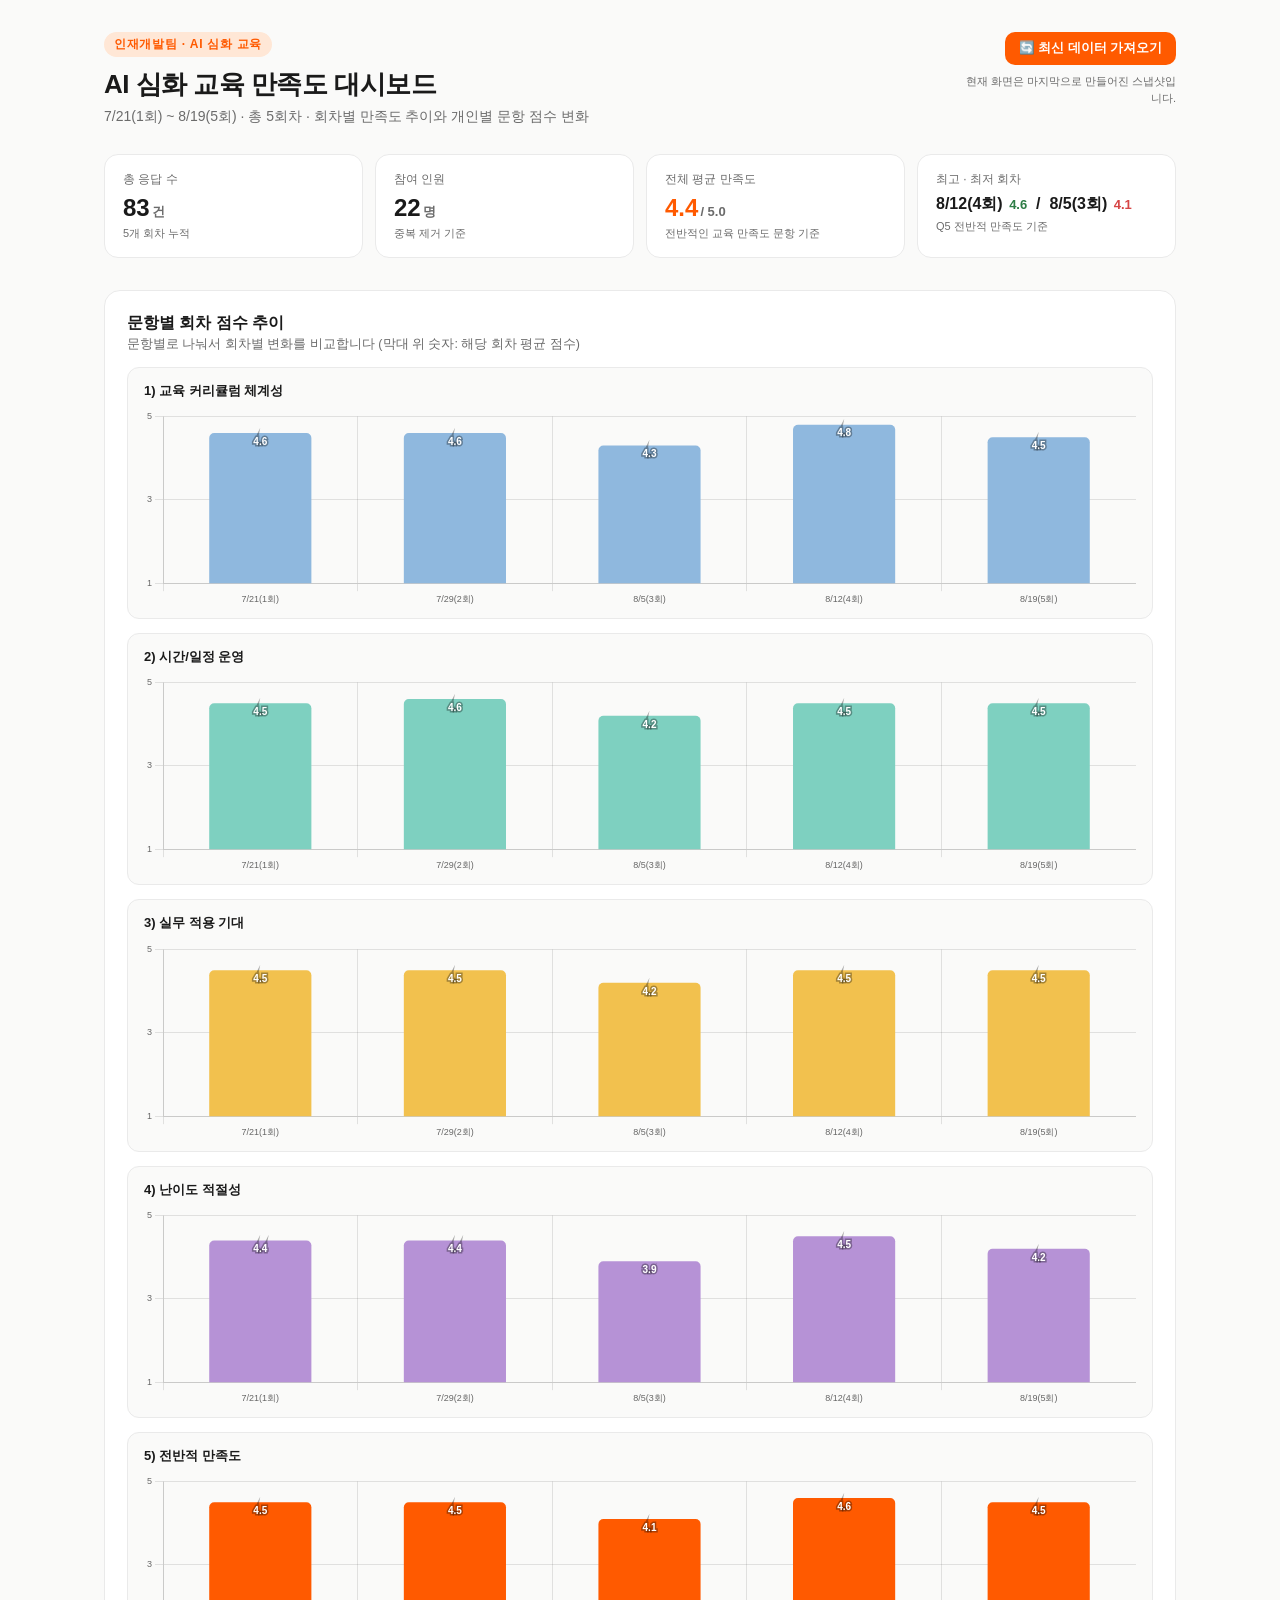
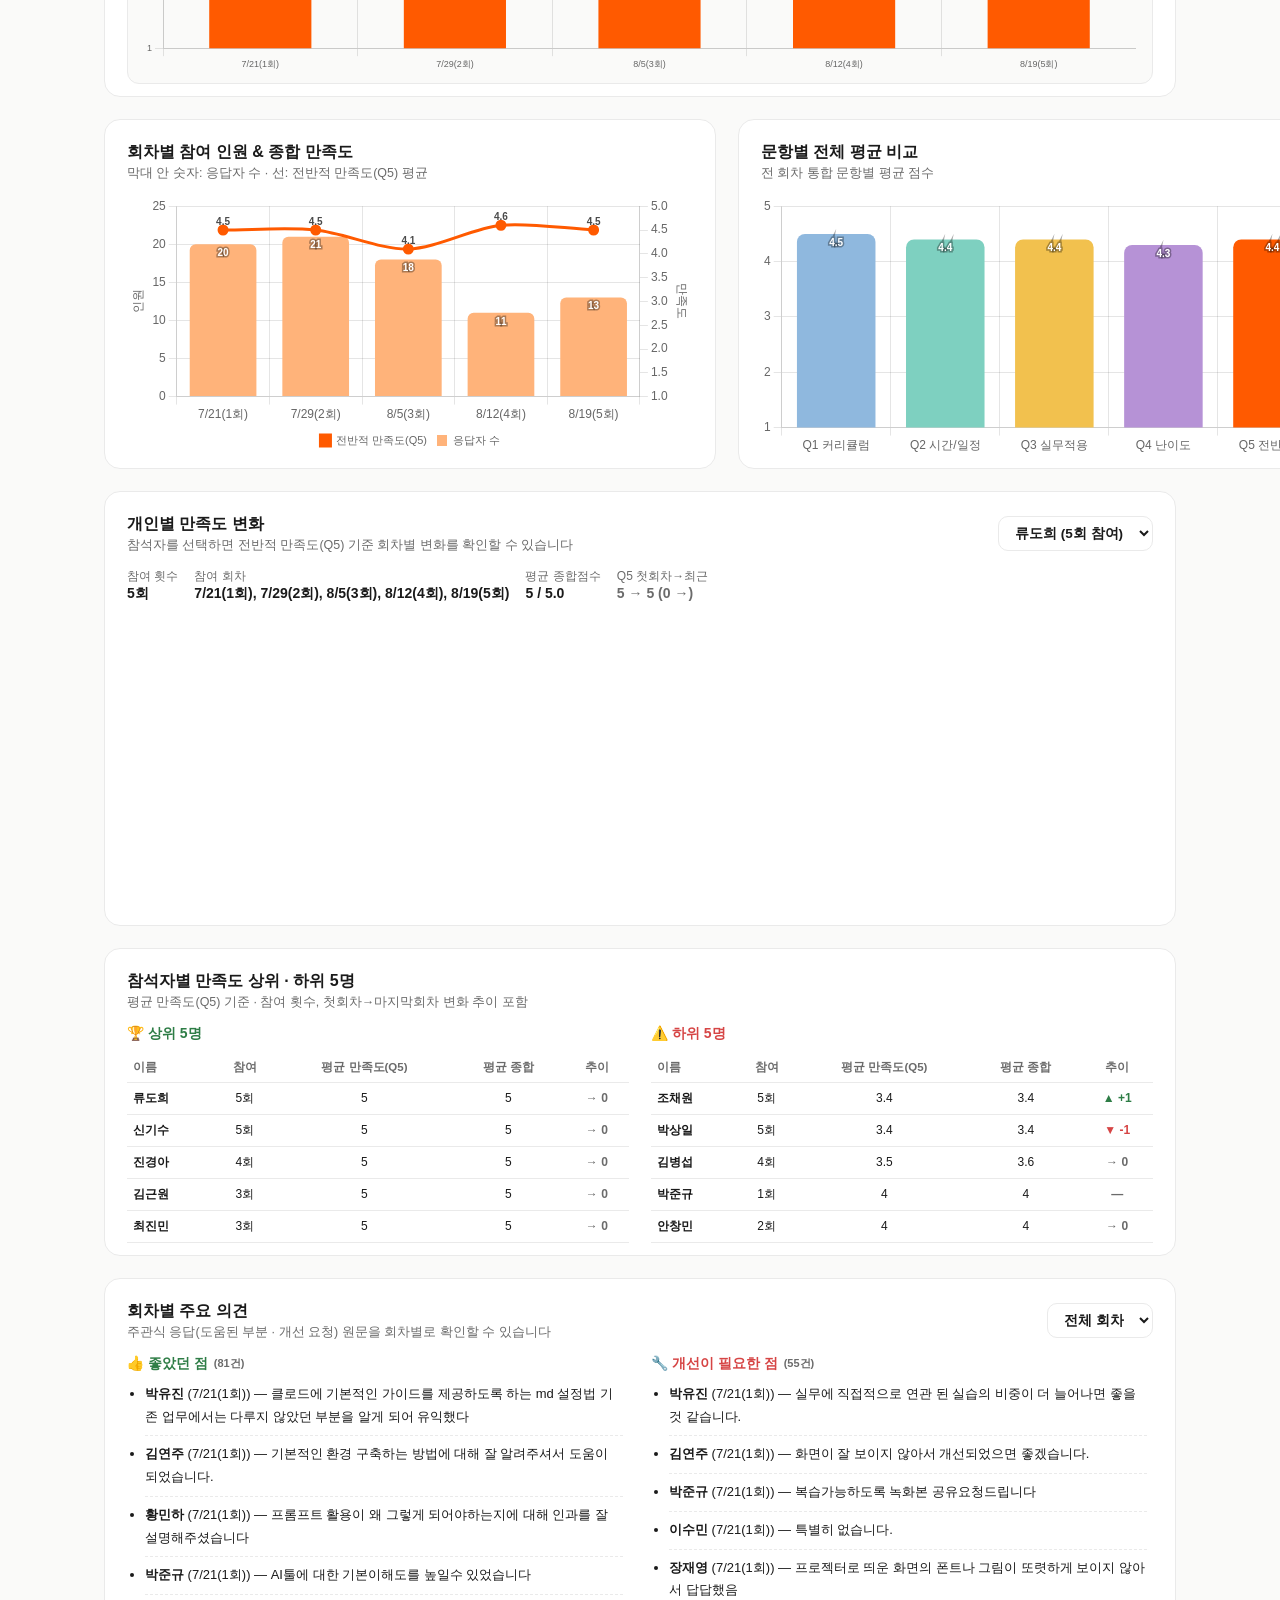
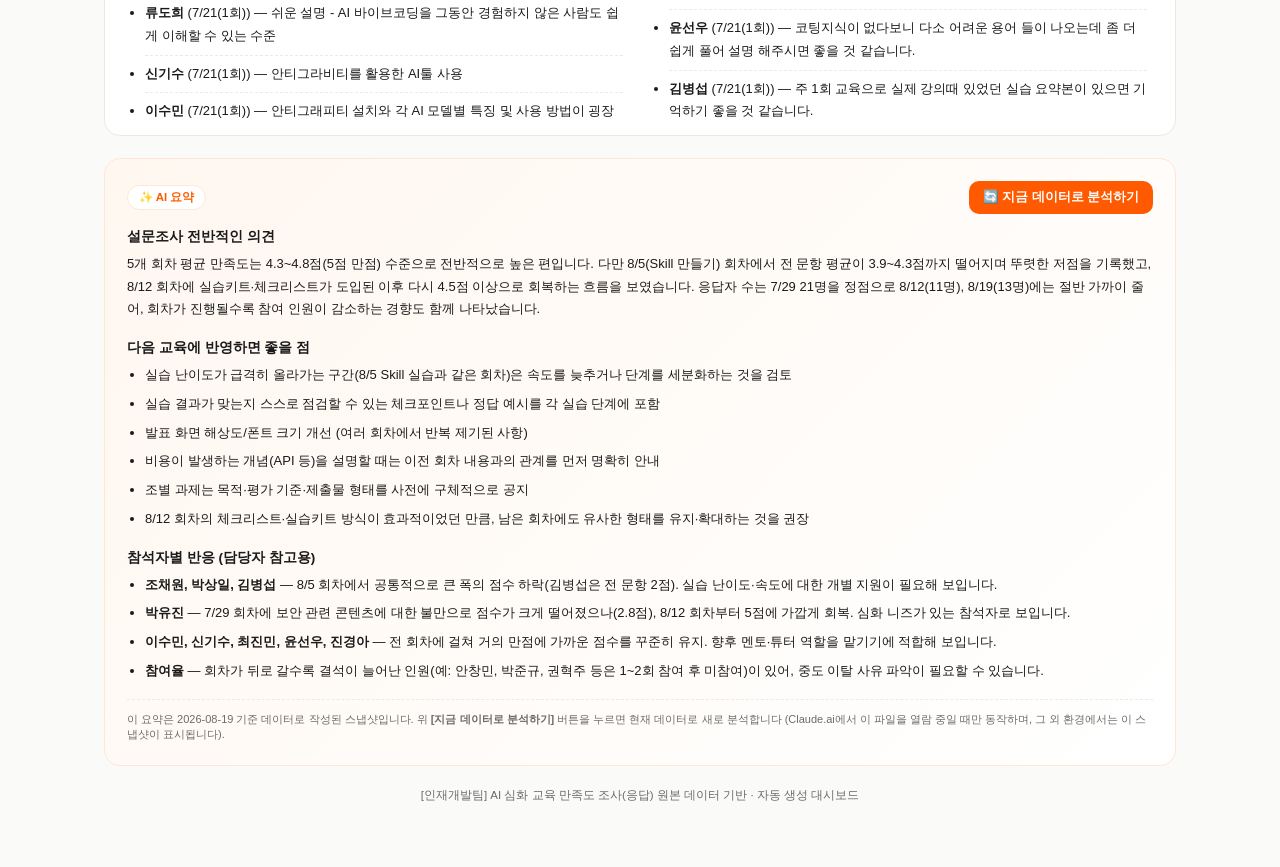
==== ai_education_satisfaction_dashboard.html @ 64f38ab9 "Add files via upload" ====
<!DOCTYPE html>
<html lang="ko">
<head>
<meta charset="UTF-8">
<title>AI 심화 교육 만족도 대시보드</title>
<script>
/*!
 * Chart.js v4.4.4
 * https://www.chartjs.org
 * (c) 2024 Chart.js Contributors
 * Released under the MIT License
 */
!function(t,e){"object"==typeof exports&&"undefined"!=typeof module?module.exports=e():"function"==typeof define&&define.amd?define(e):(t="undefined"!=typeof globalThis?globalThis:t||self).Chart=e()}(this,(function(){"use strict";var t=Object.freeze({__proto__:null,get Colors(){return Go},get Decimation(){return Qo},get Filler(){return ma},get Legend(){return ya},get SubTitle(){return ka},get Title(){return Ma},get Tooltip(){return Ba}});function e(){}const i=(()=>{let t=0;return()=>t++})();function s(t){return null==t}function n(t){if(Array.isArray&&Array.isArray(t))return!0;const e=Object.prototype.toString.call(t);return"[object"===e.slice(0,7)&&"Array]"===e.slice(-6)}function o(t){return null!==t&&"[object Object]"===Object.prototype.toString.call(t)}function a(t){return("number"==typeof t||t instanceof Number)&&isFinite(+t)}function r(t,e){return a(t)?t:e}function l(t,e){return void 0===t?e:t}const h=(t,e)=>"string"==typeof t&&t.endsWith("%")?parseFloat(t)/100:+t/e,c=(t,e)=>"string"==typeof t&&t.endsWith("%")?parseFloat(t)/100*e:+t;function d(t,e,i){if(t&&"function"==typeof t.call)return t.apply(i,e)}function u(t,e,i,s){let a,r,l;if(n(t))if(r=t.length,s)for(a=r-1;a>=0;a--)e.call(i,t[a],a);else for(a=0;a<r;a++)e.call(i,t[a],a);else if(o(t))for(l=Object.keys(t),r=l.length,a=0;a<r;a++)e.call(i,t[l[a]],l[a])}function f(t,e){let i,s,n,o;if(!t||!e||t.length!==e.length)return!1;for(i=0,s=t.length;i<s;++i)if(n=t[i],o=e[i],n.datasetIndex!==o.datasetIndex||n.index!==o.index)return!1;return!0}function g(t){if(n(t))return t.map(g);if(o(t)){const e=Object.create(null),i=Object.keys(t),s=i.length;let n=0;for(;n<s;++n)e[i[n]]=g(t[i[n]]);return e}return t}function p(t){return-1===["__proto__","prototype","constructor"].indexOf(t)}function m(t,e,i,s){if(!p(t))return;const n=e[t],a=i[t];o(n)&&o(a)?x(n,a,s):e[t]=g(a)}function x(t,e,i){const s=n(e)?e:[e],a=s.length;if(!o(t))return t;const r=(i=i||{}).merger||m;let l;for(let e=0;e<a;++e){if(l=s[e],!o(l))continue;const n=Object.keys(l);for(let e=0,s=n.length;e<s;++e)r(n[e],t,l,i)}return t}function b(t,e){return x(t,e,{merger:_})}function _(t,e,i){if(!p(t))return;const s=e[t],n=i[t];o(s)&&o(n)?b(s,n):Object.prototype.hasOwnProperty.call(e,t)||(e[t]=g(n))}const y={"":t=>t,x:t=>t.x,y:t=>t.y};function v(t){const e=t.split("."),i=[];let s="";for(const t of e)s+=t,s.endsWith("\\")?s=s.slice(0,-1)+".":(i.push(s),s="");return i}function M(t,e){const i=y[e]||(y[e]=function(t){const e=v(t);return t=>{for(const i of e){if(""===i)break;t=t&&t[i]}return t}}(e));return i(t)}function w(t){return t.charAt(0).toUpperCase()+t.slice(1)}const k=t=>void 0!==t,S=t=>"function"==typeof t,P=(t,e)=>{if(t.size!==e.size)return!1;for(const i of t)if(!e.has(i))return!1;return!0};function D(t){return"mouseup"===t.type||"click"===t.type||"contextmenu"===t.type}const C=Math.PI,O=2*C,A=O+C,T=Number.POSITIVE_INFINITY,L=C/180,E=C/2,R=C/4,I=2*C/3,z=Math.log10,F=Math.sign;function V(t,e,i){return Math.abs(t-e)<i}function B(t){const e=Math.round(t);t=V(t,e,t/1e3)?e:t;const i=Math.pow(10,Math.floor(z(t))),s=t/i;return(s<=1?1:s<=2?2:s<=5?5:10)*i}function W(t){const e=[],i=Math.sqrt(t);let s;for(s=1;s<i;s++)t%s==0&&(e.push(s),e.push(t/s));return i===(0|i)&&e.push(i),e.sort(((t,e)=>t-e)).pop(),e}function N(t){return!isNaN(parseFloat(t))&&isFinite(t)}function H(t,e){const i=Math.round(t);return i-e<=t&&i+e>=t}function j(t,e,i){let s,n,o;for(s=0,n=t.length;s<n;s++)o=t[s][i],isNaN(o)||(e.min=Math.min(e.min,o),e.max=Math.max(e.max,o))}function $(t){return t*(C/180)}function Y(t){return t*(180/C)}function U(t){if(!a(t))return;let e=1,i=0;for(;Math.round(t*e)/e!==t;)e*=10,i++;return i}function X(t,e){const i=e.x-t.x,s=e.y-t.y,n=Math.sqrt(i*i+s*s);let o=Math.atan2(s,i);return o<-.5*C&&(o+=O),{angle:o,distance:n}}function q(t,e){return Math.sqrt(Math.pow(e.x-t.x,2)+Math.pow(e.y-t.y,2))}function K(t,e){return(t-e+A)%O-C}function G(t){return(t%O+O)%O}function Z(t,e,i,s){const n=G(t),o=G(e),a=G(i),r=G(o-n),l=G(a-n),h=G(n-o),c=G(n-a);return n===o||n===a||s&&o===a||r>l&&h<c}function J(t,e,i){return Math.max(e,Math.min(i,t))}function Q(t){return J(t,-32768,32767)}function tt(t,e,i,s=1e-6){return t>=Math.min(e,i)-s&&t<=Math.max(e,i)+s}function et(t,e,i){i=i||(i=>t[i]<e);let s,n=t.length-1,o=0;for(;n-o>1;)s=o+n>>1,i(s)?o=s:n=s;return{lo:o,hi:n}}const it=(t,e,i,s)=>et(t,i,s?s=>{const n=t[s][e];return n<i||n===i&&t[s+1][e]===i}:s=>t[s][e]<i),st=(t,e,i)=>et(t,i,(s=>t[s][e]>=i));function nt(t,e,i){let s=0,n=t.length;for(;s<n&&t[s]<e;)s++;for(;n>s&&t[n-1]>i;)n--;return s>0||n<t.length?t.slice(s,n):t}const ot=["push","pop","shift","splice","unshift"];function at(t,e){t._chartjs?t._chartjs.listeners.push(e):(Object.defineProperty(t,"_chartjs",{configurable:!0,enumerable:!1,value:{listeners:[e]}}),ot.forEach((e=>{const i="_onData"+w(e),s=t[e];Object.defineProperty(t,e,{configurable:!0,enumerable:!1,value(...e){const n=s.apply(this,e);return t._chartjs.listeners.forEach((t=>{"function"==typeof t[i]&&t[i](...e)})),n}})})))}function rt(t,e){const i=t._chartjs;if(!i)return;const s=i.listeners,n=s.indexOf(e);-1!==n&&s.splice(n,1),s.length>0||(ot.forEach((e=>{delete t[e]})),delete t._chartjs)}function lt(t){const e=new Set(t);return e.size===t.length?t:Array.from(e)}const ht="undefined"==typeof window?function(t){return t()}:window.requestAnimationFrame;function ct(t,e){let i=[],s=!1;return function(...n){i=n,s||(s=!0,ht.call(window,(()=>{s=!1,t.apply(e,i)})))}}function dt(t,e){let i;return function(...s){return e?(clearTimeout(i),i=setTimeout(t,e,s)):t.apply(this,s),e}}const ut=t=>"start"===t?"left":"end"===t?"right":"center",ft=(t,e,i)=>"start"===t?e:"end"===t?i:(e+i)/2,gt=(t,e,i,s)=>t===(s?"left":"right")?i:"center"===t?(e+i)/2:e;function pt(t,e,i){const s=e.length;let n=0,o=s;if(t._sorted){const{iScale:a,_parsed:r}=t,l=a.axis,{min:h,max:c,minDefined:d,maxDefined:u}=a.getUserBounds();d&&(n=J(Math.min(it(r,l,h).lo,i?s:it(e,l,a.getPixelForValue(h)).lo),0,s-1)),o=u?J(Math.max(it(r,a.axis,c,!0).hi+1,i?0:it(e,l,a.getPixelForValue(c),!0).hi+1),n,s)-n:s-n}return{start:n,count:o}}function mt(t){const{xScale:e,yScale:i,_scaleRanges:s}=t,n={xmin:e.min,xmax:e.max,ymin:i.min,ymax:i.max};if(!s)return t._scaleRanges=n,!0;const o=s.xmin!==e.min||s.xmax!==e.max||s.ymin!==i.min||s.ymax!==i.max;return Object.assign(s,n),o}class xt{constructor(){this._request=null,this._charts=new Map,this._running=!1,this._lastDate=void 0}_notify(t,e,i,s){const n=e.listeners[s],o=e.duration;n.forEach((s=>s({chart:t,initial:e.initial,numSteps:o,currentStep:Math.min(i-e.start,o)})))}_refresh(){this._request||(this._running=!0,this._request=ht.call(window,(()=>{this._update(),this._request=null,this._running&&this._refresh()})))}_update(t=Date.now()){let e=0;this._charts.forEach(((i,s)=>{if(!i.running||!i.items.length)return;const n=i.items;let o,a=n.length-1,r=!1;for(;a>=0;--a)o=n[a],o._active?(o._total>i.duration&&(i.duration=o._total),o.tick(t),r=!0):(n[a]=n[n.length-1],n.pop());r&&(s.draw(),this._notify(s,i,t,"progress")),n.length||(i.running=!1,this._notify(s,i,t,"complete"),i.initial=!1),e+=n.length})),this._lastDate=t,0===e&&(this._running=!1)}_getAnims(t){const e=this._charts;let i=e.get(t);return i||(i={running:!1,initial:!0,items:[],listeners:{complete:[],progress:[]}},e.set(t,i)),i}listen(t,e,i){this._getAnims(t).listeners[e].push(i)}add(t,e){e&&e.length&&this._getAnims(t).items.push(...e)}has(t){return this._getAnims(t).items.length>0}start(t){const e=this._charts.get(t);e&&(e.running=!0,e.start=Date.now(),e.duration=e.items.reduce(((t,e)=>Math.max(t,e._duration)),0),this._refresh())}running(t){if(!this._running)return!1;const e=this._charts.get(t);return!!(e&&e.running&&e.items.length)}stop(t){const e=this._charts.get(t);if(!e||!e.items.length)return;const i=e.items;let s=i.length-1;for(;s>=0;--s)i[s].cancel();e.items=[],this._notify(t,e,Date.now(),"complete")}remove(t){return this._charts.delete(t)}}var bt=new xt;
/*!
 * @kurkle/color v0.3.2
 * https://github.com/kurkle/color#readme
 * (c) 2023 Jukka Kurkela
 * Released under the MIT License
 */function _t(t){return t+.5|0}const yt=(t,e,i)=>Math.max(Math.min(t,i),e);function vt(t){return yt(_t(2.55*t),0,255)}function Mt(t){return yt(_t(255*t),0,255)}function wt(t){return yt(_t(t/2.55)/100,0,1)}function kt(t){return yt(_t(100*t),0,100)}const St={0:0,1:1,2:2,3:3,4:4,5:5,6:6,7:7,8:8,9:9,A:10,B:11,C:12,D:13,E:14,F:15,a:10,b:11,c:12,d:13,e:14,f:15},Pt=[..."0123456789ABCDEF"],Dt=t=>Pt[15&t],Ct=t=>Pt[(240&t)>>4]+Pt[15&t],Ot=t=>(240&t)>>4==(15&t);function At(t){var e=(t=>Ot(t.r)&&Ot(t.g)&&Ot(t.b)&&Ot(t.a))(t)?Dt:Ct;return t?"#"+e(t.r)+e(t.g)+e(t.b)+((t,e)=>t<255?e(t):"")(t.a,e):void 0}const Tt=/^(hsla?|hwb|hsv)\(\s*([-+.e\d]+)(?:deg)?[\s,]+([-+.e\d]+)%[\s,]+([-+.e\d]+)%(?:[\s,]+([-+.e\d]+)(%)?)?\s*\)$/;function Lt(t,e,i){const s=e*Math.min(i,1-i),n=(e,n=(e+t/30)%12)=>i-s*Math.max(Math.min(n-3,9-n,1),-1);return[n(0),n(8),n(4)]}function Et(t,e,i){const s=(s,n=(s+t/60)%6)=>i-i*e*Math.max(Math.min(n,4-n,1),0);return[s(5),s(3),s(1)]}function Rt(t,e,i){const s=Lt(t,1,.5);let n;for(e+i>1&&(n=1/(e+i),e*=n,i*=n),n=0;n<3;n++)s[n]*=1-e-i,s[n]+=e;return s}function It(t){const e=t.r/255,i=t.g/255,s=t.b/255,n=Math.max(e,i,s),o=Math.min(e,i,s),a=(n+o)/2;let r,l,h;return n!==o&&(h=n-o,l=a>.5?h/(2-n-o):h/(n+o),r=function(t,e,i,s,n){return t===n?(e-i)/s+(e<i?6:0):e===n?(i-t)/s+2:(t-e)/s+4}(e,i,s,h,n),r=60*r+.5),[0|r,l||0,a]}function zt(t,e,i,s){return(Array.isArray(e)?t(e[0],e[1],e[2]):t(e,i,s)).map(Mt)}function Ft(t,e,i){return zt(Lt,t,e,i)}function Vt(t){return(t%360+360)%360}function Bt(t){const e=Tt.exec(t);let i,s=255;if(!e)return;e[5]!==i&&(s=e[6]?vt(+e[5]):Mt(+e[5]));const n=Vt(+e[2]),o=+e[3]/100,a=+e[4]/100;return i="hwb"===e[1]?function(t,e,i){return zt(Rt,t,e,i)}(n,o,a):"hsv"===e[1]?function(t,e,i){return zt(Et,t,e,i)}(n,o,a):Ft(n,o,a),{r:i[0],g:i[1],b:i[2],a:s}}const Wt={x:"dark",Z:"light",Y:"re",X:"blu",W:"gr",V:"medium",U:"slate",A:"ee",T:"ol",S:"or",B:"ra",C:"lateg",D:"ights",R:"in",Q:"turquois",E:"hi",P:"ro",O:"al",N:"le",M:"de",L:"yello",F:"en",K:"ch",G:"arks",H:"ea",I:"ightg",J:"wh"},Nt={OiceXe:"f0f8ff",antiquewEte:"faebd7",aqua:"ffff",aquamarRe:"7fffd4",azuY:"f0ffff",beige:"f5f5dc",bisque:"ffe4c4",black:"0",blanKedOmond:"ffebcd",Xe:"ff",XeviTet:"8a2be2",bPwn:"a52a2a",burlywood:"deb887",caMtXe:"5f9ea0",KartYuse:"7fff00",KocTate:"d2691e",cSO:"ff7f50",cSnflowerXe:"6495ed",cSnsilk:"fff8dc",crimson:"dc143c",cyan:"ffff",xXe:"8b",xcyan:"8b8b",xgTMnPd:"b8860b",xWay:"a9a9a9",xgYF:"6400",xgYy:"a9a9a9",xkhaki:"bdb76b",xmagFta:"8b008b",xTivegYF:"556b2f",xSange:"ff8c00",xScEd:"9932cc",xYd:"8b0000",xsOmon:"e9967a",xsHgYF:"8fbc8f",xUXe:"483d8b",xUWay:"2f4f4f",xUgYy:"2f4f4f",xQe:"ced1",xviTet:"9400d3",dAppRk:"ff1493",dApskyXe:"bfff",dimWay:"696969",dimgYy:"696969",dodgerXe:"1e90ff",fiYbrick:"b22222",flSOwEte:"fffaf0",foYstWAn:"228b22",fuKsia:"ff00ff",gaRsbSo:"dcdcdc",ghostwEte:"f8f8ff",gTd:"ffd700",gTMnPd:"daa520",Way:"808080",gYF:"8000",gYFLw:"adff2f",gYy:"808080",honeyMw:"f0fff0",hotpRk:"ff69b4",RdianYd:"cd5c5c",Rdigo:"4b0082",ivSy:"fffff0",khaki:"f0e68c",lavFMr:"e6e6fa",lavFMrXsh:"fff0f5",lawngYF:"7cfc00",NmoncEffon:"fffacd",ZXe:"add8e6",ZcSO:"f08080",Zcyan:"e0ffff",ZgTMnPdLw:"fafad2",ZWay:"d3d3d3",ZgYF:"90ee90",ZgYy:"d3d3d3",ZpRk:"ffb6c1",ZsOmon:"ffa07a",ZsHgYF:"20b2aa",ZskyXe:"87cefa",ZUWay:"778899",ZUgYy:"778899",ZstAlXe:"b0c4de",ZLw:"ffffe0",lime:"ff00",limegYF:"32cd32",lRF:"faf0e6",magFta:"ff00ff",maPon:"800000",VaquamarRe:"66cdaa",VXe:"cd",VScEd:"ba55d3",VpurpN:"9370db",VsHgYF:"3cb371",VUXe:"7b68ee",VsprRggYF:"fa9a",VQe:"48d1cc",VviTetYd:"c71585",midnightXe:"191970",mRtcYam:"f5fffa",mistyPse:"ffe4e1",moccasR:"ffe4b5",navajowEte:"ffdead",navy:"80",Tdlace:"fdf5e6",Tive:"808000",TivedBb:"6b8e23",Sange:"ffa500",SangeYd:"ff4500",ScEd:"da70d6",pOegTMnPd:"eee8aa",pOegYF:"98fb98",pOeQe:"afeeee",pOeviTetYd:"db7093",papayawEp:"ffefd5",pHKpuff:"ffdab9",peru:"cd853f",pRk:"ffc0cb",plum:"dda0dd",powMrXe:"b0e0e6",purpN:"800080",YbeccapurpN:"663399",Yd:"ff0000",Psybrown:"bc8f8f",PyOXe:"4169e1",saddNbPwn:"8b4513",sOmon:"fa8072",sandybPwn:"f4a460",sHgYF:"2e8b57",sHshell:"fff5ee",siFna:"a0522d",silver:"c0c0c0",skyXe:"87ceeb",UXe:"6a5acd",UWay:"708090",UgYy:"708090",snow:"fffafa",sprRggYF:"ff7f",stAlXe:"4682b4",tan:"d2b48c",teO:"8080",tEstN:"d8bfd8",tomato:"ff6347",Qe:"40e0d0",viTet:"ee82ee",JHt:"f5deb3",wEte:"ffffff",wEtesmoke:"f5f5f5",Lw:"ffff00",LwgYF:"9acd32"};let Ht;function jt(t){Ht||(Ht=function(){const t={},e=Object.keys(Nt),i=Object.keys(Wt);let s,n,o,a,r;for(s=0;s<e.length;s++){for(a=r=e[s],n=0;n<i.length;n++)o=i[n],r=r.replace(o,Wt[o]);o=parseInt(Nt[a],16),t[r]=[o>>16&255,o>>8&255,255&o]}return t}(),Ht.transparent=[0,0,0,0]);const e=Ht[t.toLowerCase()];return e&&{r:e[0],g:e[1],b:e[2],a:4===e.length?e[3]:255}}const $t=/^rgba?\(\s*([-+.\d]+)(%)?[\s,]+([-+.e\d]+)(%)?[\s,]+([-+.e\d]+)(%)?(?:[\s,/]+([-+.e\d]+)(%)?)?\s*\)$/;const Yt=t=>t<=.0031308?12.92*t:1.055*Math.pow(t,1/2.4)-.055,Ut=t=>t<=.04045?t/12.92:Math.pow((t+.055)/1.055,2.4);function Xt(t,e,i){if(t){let s=It(t);s[e]=Math.max(0,Math.min(s[e]+s[e]*i,0===e?360:1)),s=Ft(s),t.r=s[0],t.g=s[1],t.b=s[2]}}function qt(t,e){return t?Object.assign(e||{},t):t}function Kt(t){var e={r:0,g:0,b:0,a:255};return Array.isArray(t)?t.length>=3&&(e={r:t[0],g:t[1],b:t[2],a:255},t.length>3&&(e.a=Mt(t[3]))):(e=qt(t,{r:0,g:0,b:0,a:1})).a=Mt(e.a),e}function Gt(t){return"r"===t.charAt(0)?function(t){const e=$t.exec(t);let i,s,n,o=255;if(e){if(e[7]!==i){const t=+e[7];o=e[8]?vt(t):yt(255*t,0,255)}return i=+e[1],s=+e[3],n=+e[5],i=255&(e[2]?vt(i):yt(i,0,255)),s=255&(e[4]?vt(s):yt(s,0,255)),n=255&(e[6]?vt(n):yt(n,0,255)),{r:i,g:s,b:n,a:o}}}(t):Bt(t)}class Zt{constructor(t){if(t instanceof Zt)return t;const e=typeof t;let i;var s,n,o;"object"===e?i=Kt(t):"string"===e&&(o=(s=t).length,"#"===s[0]&&(4===o||5===o?n={r:255&17*St[s[1]],g:255&17*St[s[2]],b:255&17*St[s[3]],a:5===o?17*St[s[4]]:255}:7!==o&&9!==o||(n={r:St[s[1]]<<4|St[s[2]],g:St[s[3]]<<4|St[s[4]],b:St[s[5]]<<4|St[s[6]],a:9===o?St[s[7]]<<4|St[s[8]]:255})),i=n||jt(t)||Gt(t)),this._rgb=i,this._valid=!!i}get valid(){return this._valid}get rgb(){var t=qt(this._rgb);return t&&(t.a=wt(t.a)),t}set rgb(t){this._rgb=Kt(t)}rgbString(){return this._valid?(t=this._rgb)&&(t.a<255?`rgba(${t.r}, ${t.g}, ${t.b}, ${wt(t.a)})`:`rgb(${t.r}, ${t.g}, ${t.b})`):void 0;var t}hexString(){return this._valid?At(this._rgb):void 0}hslString(){return this._valid?function(t){if(!t)return;const e=It(t),i=e[0],s=kt(e[1]),n=kt(e[2]);return t.a<255?`hsla(${i}, ${s}%, ${n}%, ${wt(t.a)})`:`hsl(${i}, ${s}%, ${n}%)`}(this._rgb):void 0}mix(t,e){if(t){const i=this.rgb,s=t.rgb;let n;const o=e===n?.5:e,a=2*o-1,r=i.a-s.a,l=((a*r==-1?a:(a+r)/(1+a*r))+1)/2;n=1-l,i.r=255&l*i.r+n*s.r+.5,i.g=255&l*i.g+n*s.g+.5,i.b=255&l*i.b+n*s.b+.5,i.a=o*i.a+(1-o)*s.a,this.rgb=i}return this}interpolate(t,e){return t&&(this._rgb=function(t,e,i){const s=Ut(wt(t.r)),n=Ut(wt(t.g)),o=Ut(wt(t.b));return{r:Mt(Yt(s+i*(Ut(wt(e.r))-s))),g:Mt(Yt(n+i*(Ut(wt(e.g))-n))),b:Mt(Yt(o+i*(Ut(wt(e.b))-o))),a:t.a+i*(e.a-t.a)}}(this._rgb,t._rgb,e)),this}clone(){return new Zt(this.rgb)}alpha(t){return this._rgb.a=Mt(t),this}clearer(t){return this._rgb.a*=1-t,this}greyscale(){const t=this._rgb,e=_t(.3*t.r+.59*t.g+.11*t.b);return t.r=t.g=t.b=e,this}opaquer(t){return this._rgb.a*=1+t,this}negate(){const t=this._rgb;return t.r=255-t.r,t.g=255-t.g,t.b=255-t.b,this}lighten(t){return Xt(this._rgb,2,t),this}darken(t){return Xt(this._rgb,2,-t),this}saturate(t){return Xt(this._rgb,1,t),this}desaturate(t){return Xt(this._rgb,1,-t),this}rotate(t){return function(t,e){var i=It(t);i[0]=Vt(i[0]+e),i=Ft(i),t.r=i[0],t.g=i[1],t.b=i[2]}(this._rgb,t),this}}function Jt(t){if(t&&"object"==typeof t){const e=t.toString();return"[object CanvasPattern]"===e||"[object CanvasGradient]"===e}return!1}function Qt(t){return Jt(t)?t:new Zt(t)}function te(t){return Jt(t)?t:new Zt(t).saturate(.5).darken(.1).hexString()}const ee=["x","y","borderWidth","radius","tension"],ie=["color","borderColor","backgroundColor"];const se=new Map;function ne(t,e,i){return function(t,e){e=e||{};const i=t+JSON.stringify(e);let s=se.get(i);return s||(s=new Intl.NumberFormat(t,e),se.set(i,s)),s}(e,i).format(t)}const oe={values:t=>n(t)?t:""+t,numeric(t,e,i){if(0===t)return"0";const s=this.chart.options.locale;let n,o=t;if(i.length>1){const e=Math.max(Math.abs(i[0].value),Math.abs(i[i.length-1].value));(e<1e-4||e>1e15)&&(n="scientific"),o=function(t,e){let i=e.length>3?e[2].value-e[1].value:e[1].value-e[0].value;Math.abs(i)>=1&&t!==Math.floor(t)&&(i=t-Math.floor(t));return i}(t,i)}const a=z(Math.abs(o)),r=isNaN(a)?1:Math.max(Math.min(-1*Math.floor(a),20),0),l={notation:n,minimumFractionDigits:r,maximumFractionDigits:r};return Object.assign(l,this.options.ticks.format),ne(t,s,l)},logarithmic(t,e,i){if(0===t)return"0";const s=i[e].significand||t/Math.pow(10,Math.floor(z(t)));return[1,2,3,5,10,15].includes(s)||e>.8*i.length?oe.numeric.call(this,t,e,i):""}};var ae={formatters:oe};const re=Object.create(null),le=Object.create(null);function he(t,e){if(!e)return t;const i=e.split(".");for(let e=0,s=i.length;e<s;++e){const s=i[e];t=t[s]||(t[s]=Object.create(null))}return t}function ce(t,e,i){return"string"==typeof e?x(he(t,e),i):x(he(t,""),e)}class de{constructor(t,e){this.animation=void 0,this.backgroundColor="rgba(0,0,0,0.1)",this.borderColor="rgba(0,0,0,0.1)",this.color="#666",this.datasets={},this.devicePixelRatio=t=>t.chart.platform.getDevicePixelRatio(),this.elements={},this.events=["mousemove","mouseout","click","touchstart","touchmove"],this.font={family:"'Helvetica Neue', 'Helvetica', 'Arial', sans-serif",size:12,style:"normal",lineHeight:1.2,weight:null},this.hover={},this.hoverBackgroundColor=(t,e)=>te(e.backgroundColor),this.hoverBorderColor=(t,e)=>te(e.borderColor),this.hoverColor=(t,e)=>te(e.color),this.indexAxis="x",this.interaction={mode:"nearest",intersect:!0,includeInvisible:!1},this.maintainAspectRatio=!0,this.onHover=null,this.onClick=null,this.parsing=!0,this.plugins={},this.responsive=!0,this.scale=void 0,this.scales={},this.showLine=!0,this.drawActiveElementsOnTop=!0,this.describe(t),this.apply(e)}set(t,e){return ce(this,t,e)}get(t){return he(this,t)}describe(t,e){return ce(le,t,e)}override(t,e){return ce(re,t,e)}route(t,e,i,s){const n=he(this,t),a=he(this,i),r="_"+e;Object.defineProperties(n,{[r]:{value:n[e],writable:!0},[e]:{enumerable:!0,get(){const t=this[r],e=a[s];return o(t)?Object.assign({},e,t):l(t,e)},set(t){this[r]=t}}})}apply(t){t.forEach((t=>t(this)))}}var ue=new de({_scriptable:t=>!t.startsWith("on"),_indexable:t=>"events"!==t,hover:{_fallback:"interaction"},interaction:{_scriptable:!1,_indexable:!1}},[function(t){t.set("animation",{delay:void 0,duration:1e3,easing:"easeOutQuart",fn:void 0,from:void 0,loop:void 0,to:void 0,type:void 0}),t.describe("animation",{_fallback:!1,_indexable:!1,_scriptable:t=>"onProgress"!==t&&"onComplete"!==t&&"fn"!==t}),t.set("animations",{colors:{type:"color",properties:ie},numbers:{type:"number",properties:ee}}),t.describe("animations",{_fallback:"animation"}),t.set("transitions",{active:{animation:{duration:400}},resize:{animation:{duration:0}},show:{animations:{colors:{from:"transparent"},visible:{type:"boolean",duration:0}}},hide:{animations:{colors:{to:"transparent"},visible:{type:"boolean",easing:"linear",fn:t=>0|t}}}})},function(t){t.set("layout",{autoPadding:!0,padding:{top:0,right:0,bottom:0,left:0}})},function(t){t.set("scale",{display:!0,offset:!1,reverse:!1,beginAtZero:!1,bounds:"ticks",clip:!0,grace:0,grid:{display:!0,lineWidth:1,drawOnChartArea:!0,drawTicks:!0,tickLength:8,tickWidth:(t,e)=>e.lineWidth,tickColor:(t,e)=>e.color,offset:!1},border:{display:!0,dash:[],dashOffset:0,width:1},title:{display:!1,text:"",padding:{top:4,bottom:4}},ticks:{minRotation:0,maxRotation:50,mirror:!1,textStrokeWidth:0,textStrokeColor:"",padding:3,display:!0,autoSkip:!0,autoSkipPadding:3,labelOffset:0,callback:ae.formatters.values,minor:{},major:{},align:"center",crossAlign:"near",showLabelBackdrop:!1,backdropColor:"rgba(255, 255, 255, 0.75)",backdropPadding:2}}),t.route("scale.ticks","color","","color"),t.route("scale.grid","color","","borderColor"),t.route("scale.border","color","","borderColor"),t.route("scale.title","color","","color"),t.describe("scale",{_fallback:!1,_scriptable:t=>!t.startsWith("before")&&!t.startsWith("after")&&"callback"!==t&&"parser"!==t,_indexable:t=>"borderDash"!==t&&"tickBorderDash"!==t&&"dash"!==t}),t.describe("scales",{_fallback:"scale"}),t.describe("scale.ticks",{_scriptable:t=>"backdropPadding"!==t&&"callback"!==t,_indexable:t=>"backdropPadding"!==t})}]);function fe(){return"undefined"!=typeof window&&"undefined"!=typeof document}function ge(t){let e=t.parentNode;return e&&"[object ShadowRoot]"===e.toString()&&(e=e.host),e}function pe(t,e,i){let s;return"string"==typeof t?(s=parseInt(t,10),-1!==t.indexOf("%")&&(s=s/100*e.parentNode[i])):s=t,s}const me=t=>t.ownerDocument.defaultView.getComputedStyle(t,null);function xe(t,e){return me(t).getPropertyValue(e)}const be=["top","right","bottom","left"];function _e(t,e,i){const s={};i=i?"-"+i:"";for(let n=0;n<4;n++){const o=be[n];s[o]=parseFloat(t[e+"-"+o+i])||0}return s.width=s.left+s.right,s.height=s.top+s.bottom,s}const ye=(t,e,i)=>(t>0||e>0)&&(!i||!i.shadowRoot);function ve(t,e){if("native"in t)return t;const{canvas:i,currentDevicePixelRatio:s}=e,n=me(i),o="border-box"===n.boxSizing,a=_e(n,"padding"),r=_e(n,"border","width"),{x:l,y:h,box:c}=function(t,e){const i=t.touches,s=i&&i.length?i[0]:t,{offsetX:n,offsetY:o}=s;let a,r,l=!1;if(ye(n,o,t.target))a=n,r=o;else{const t=e.getBoundingClientRect();a=s.clientX-t.left,r=s.clientY-t.top,l=!0}return{x:a,y:r,box:l}}(t,i),d=a.left+(c&&r.left),u=a.top+(c&&r.top);let{width:f,height:g}=e;return o&&(f-=a.width+r.width,g-=a.height+r.height),{x:Math.round((l-d)/f*i.width/s),y:Math.round((h-u)/g*i.height/s)}}const Me=t=>Math.round(10*t)/10;function we(t,e,i,s){const n=me(t),o=_e(n,"margin"),a=pe(n.maxWidth,t,"clientWidth")||T,r=pe(n.maxHeight,t,"clientHeight")||T,l=function(t,e,i){let s,n;if(void 0===e||void 0===i){const o=t&&ge(t);if(o){const t=o.getBoundingClientRect(),a=me(o),r=_e(a,"border","width"),l=_e(a,"padding");e=t.width-l.width-r.width,i=t.height-l.height-r.height,s=pe(a.maxWidth,o,"clientWidth"),n=pe(a.maxHeight,o,"clientHeight")}else e=t.clientWidth,i=t.clientHeight}return{width:e,height:i,maxWidth:s||T,maxHeight:n||T}}(t,e,i);let{width:h,height:c}=l;if("content-box"===n.boxSizing){const t=_e(n,"border","width"),e=_e(n,"padding");h-=e.width+t.width,c-=e.height+t.height}h=Math.max(0,h-o.width),c=Math.max(0,s?h/s:c-o.height),h=Me(Math.min(h,a,l.maxWidth)),c=Me(Math.min(c,r,l.maxHeight)),h&&!c&&(c=Me(h/2));return(void 0!==e||void 0!==i)&&s&&l.height&&c>l.height&&(c=l.height,h=Me(Math.floor(c*s))),{width:h,height:c}}function ke(t,e,i){const s=e||1,n=Math.floor(t.height*s),o=Math.floor(t.width*s);t.height=Math.floor(t.height),t.width=Math.floor(t.width);const a=t.canvas;return a.style&&(i||!a.style.height&&!a.style.width)&&(a.style.height=`${t.height}px`,a.style.width=`${t.width}px`),(t.currentDevicePixelRatio!==s||a.height!==n||a.width!==o)&&(t.currentDevicePixelRatio=s,a.height=n,a.width=o,t.ctx.setTransform(s,0,0,s,0,0),!0)}const Se=function(){let t=!1;try{const e={get passive(){return t=!0,!1}};fe()&&(window.addEventListener("test",null,e),window.removeEventListener("test",null,e))}catch(t){}return t}();function Pe(t,e){const i=xe(t,e),s=i&&i.match(/^(\d+)(\.\d+)?px$/);return s?+s[1]:void 0}function De(t){return!t||s(t.size)||s(t.family)?null:(t.style?t.style+" ":"")+(t.weight?t.weight+" ":"")+t.size+"px "+t.family}function Ce(t,e,i,s,n){let o=e[n];return o||(o=e[n]=t.measureText(n).width,i.push(n)),o>s&&(s=o),s}function Oe(t,e,i,s){let o=(s=s||{}).data=s.data||{},a=s.garbageCollect=s.garbageCollect||[];s.font!==e&&(o=s.data={},a=s.garbageCollect=[],s.font=e),t.save(),t.font=e;let r=0;const l=i.length;let h,c,d,u,f;for(h=0;h<l;h++)if(u=i[h],null==u||n(u)){if(n(u))for(c=0,d=u.length;c<d;c++)f=u[c],null==f||n(f)||(r=Ce(t,o,a,r,f))}else r=Ce(t,o,a,r,u);t.restore();const g=a.length/2;if(g>i.length){for(h=0;h<g;h++)delete o[a[h]];a.splice(0,g)}return r}function Ae(t,e,i){const s=t.currentDevicePixelRatio,n=0!==i?Math.max(i/2,.5):0;return Math.round((e-n)*s)/s+n}function Te(t,e){(e||t)&&((e=e||t.getContext("2d")).save(),e.resetTransform(),e.clearRect(0,0,t.width,t.height),e.restore())}function Le(t,e,i,s){Ee(t,e,i,s,null)}function Ee(t,e,i,s,n){let o,a,r,l,h,c,d,u;const f=e.pointStyle,g=e.rotation,p=e.radius;let m=(g||0)*L;if(f&&"object"==typeof f&&(o=f.toString(),"[object HTMLImageElement]"===o||"[object HTMLCanvasElement]"===o))return t.save(),t.translate(i,s),t.rotate(m),t.drawImage(f,-f.width/2,-f.height/2,f.width,f.height),void t.restore();if(!(isNaN(p)||p<=0)){switch(t.beginPath(),f){default:n?t.ellipse(i,s,n/2,p,0,0,O):t.arc(i,s,p,0,O),t.closePath();break;case"triangle":c=n?n/2:p,t.moveTo(i+Math.sin(m)*c,s-Math.cos(m)*p),m+=I,t.lineTo(i+Math.sin(m)*c,s-Math.cos(m)*p),m+=I,t.lineTo(i+Math.sin(m)*c,s-Math.cos(m)*p),t.closePath();break;case"rectRounded":h=.516*p,l=p-h,a=Math.cos(m+R)*l,d=Math.cos(m+R)*(n?n/2-h:l),r=Math.sin(m+R)*l,u=Math.sin(m+R)*(n?n/2-h:l),t.arc(i-d,s-r,h,m-C,m-E),t.arc(i+u,s-a,h,m-E,m),t.arc(i+d,s+r,h,m,m+E),t.arc(i-u,s+a,h,m+E,m+C),t.closePath();break;case"rect":if(!g){l=Math.SQRT1_2*p,c=n?n/2:l,t.rect(i-c,s-l,2*c,2*l);break}m+=R;case"rectRot":d=Math.cos(m)*(n?n/2:p),a=Math.cos(m)*p,r=Math.sin(m)*p,u=Math.sin(m)*(n?n/2:p),t.moveTo(i-d,s-r),t.lineTo(i+u,s-a),t.lineTo(i+d,s+r),t.lineTo(i-u,s+a),t.closePath();break;case"crossRot":m+=R;case"cross":d=Math.cos(m)*(n?n/2:p),a=Math.cos(m)*p,r=Math.sin(m)*p,u=Math.sin(m)*(n?n/2:p),t.moveTo(i-d,s-r),t.lineTo(i+d,s+r),t.moveTo(i+u,s-a),t.lineTo(i-u,s+a);break;case"star":d=Math.cos(m)*(n?n/2:p),a=Math.cos(m)*p,r=Math.sin(m)*p,u=Math.sin(m)*(n?n/2:p),t.moveTo(i-d,s-r),t.lineTo(i+d,s+r),t.moveTo(i+u,s-a),t.lineTo(i-u,s+a),m+=R,d=Math.cos(m)*(n?n/2:p),a=Math.cos(m)*p,r=Math.sin(m)*p,u=Math.sin(m)*(n?n/2:p),t.moveTo(i-d,s-r),t.lineTo(i+d,s+r),t.moveTo(i+u,s-a),t.lineTo(i-u,s+a);break;case"line":a=n?n/2:Math.cos(m)*p,r=Math.sin(m)*p,t.moveTo(i-a,s-r),t.lineTo(i+a,s+r);break;case"dash":t.moveTo(i,s),t.lineTo(i+Math.cos(m)*(n?n/2:p),s+Math.sin(m)*p);break;case!1:t.closePath()}t.fill(),e.borderWidth>0&&t.stroke()}}function Re(t,e,i){return i=i||.5,!e||t&&t.x>e.left-i&&t.x<e.right+i&&t.y>e.top-i&&t.y<e.bottom+i}function Ie(t,e){t.save(),t.beginPath(),t.rect(e.left,e.top,e.right-e.left,e.bottom-e.top),t.clip()}function ze(t){t.restore()}function Fe(t,e,i,s,n){if(!e)return t.lineTo(i.x,i.y);if("middle"===n){const s=(e.x+i.x)/2;t.lineTo(s,e.y),t.lineTo(s,i.y)}else"after"===n!=!!s?t.lineTo(e.x,i.y):t.lineTo(i.x,e.y);t.lineTo(i.x,i.y)}function Ve(t,e,i,s){if(!e)return t.lineTo(i.x,i.y);t.bezierCurveTo(s?e.cp1x:e.cp2x,s?e.cp1y:e.cp2y,s?i.cp2x:i.cp1x,s?i.cp2y:i.cp1y,i.x,i.y)}function Be(t,e,i,s,n){if(n.strikethrough||n.underline){const o=t.measureText(s),a=e-o.actualBoundingBoxLeft,r=e+o.actualBoundingBoxRight,l=i-o.actualBoundingBoxAscent,h=i+o.actualBoundingBoxDescent,c=n.strikethrough?(l+h)/2:h;t.strokeStyle=t.fillStyle,t.beginPath(),t.lineWidth=n.decorationWidth||2,t.moveTo(a,c),t.lineTo(r,c),t.stroke()}}function We(t,e){const i=t.fillStyle;t.fillStyle=e.color,t.fillRect(e.left,e.top,e.width,e.height),t.fillStyle=i}function Ne(t,e,i,o,a,r={}){const l=n(e)?e:[e],h=r.strokeWidth>0&&""!==r.strokeColor;let c,d;for(t.save(),t.font=a.string,function(t,e){e.translation&&t.translate(e.translation[0],e.translation[1]),s(e.rotation)||t.rotate(e.rotation),e.color&&(t.fillStyle=e.color),e.textAlign&&(t.textAlign=e.textAlign),e.textBaseline&&(t.textBaseline=e.textBaseline)}(t,r),c=0;c<l.length;++c)d=l[c],r.backdrop&&We(t,r.backdrop),h&&(r.strokeColor&&(t.strokeStyle=r.strokeColor),s(r.strokeWidth)||(t.lineWidth=r.strokeWidth),t.strokeText(d,i,o,r.maxWidth)),t.fillText(d,i,o,r.maxWidth),Be(t,i,o,d,r),o+=Number(a.lineHeight);t.restore()}function He(t,e){const{x:i,y:s,w:n,h:o,radius:a}=e;t.arc(i+a.topLeft,s+a.topLeft,a.topLeft,1.5*C,C,!0),t.lineTo(i,s+o-a.bottomLeft),t.arc(i+a.bottomLeft,s+o-a.bottomLeft,a.bottomLeft,C,E,!0),t.lineTo(i+n-a.bottomRight,s+o),t.arc(i+n-a.bottomRight,s+o-a.bottomRight,a.bottomRight,E,0,!0),t.lineTo(i+n,s+a.topRight),t.arc(i+n-a.topRight,s+a.topRight,a.topRight,0,-E,!0),t.lineTo(i+a.topLeft,s)}function je(t,e=[""],i,s,n=(()=>t[0])){const o=i||t;void 0===s&&(s=ti("_fallback",t));const a={[Symbol.toStringTag]:"Object",_cacheable:!0,_scopes:t,_rootScopes:o,_fallback:s,_getTarget:n,override:i=>je([i,...t],e,o,s)};return new Proxy(a,{deleteProperty:(e,i)=>(delete e[i],delete e._keys,delete t[0][i],!0),get:(i,s)=>qe(i,s,(()=>function(t,e,i,s){let n;for(const o of e)if(n=ti(Ue(o,t),i),void 0!==n)return Xe(t,n)?Je(i,s,t,n):n}(s,e,t,i))),getOwnPropertyDescriptor:(t,e)=>Reflect.getOwnPropertyDescriptor(t._scopes[0],e),getPrototypeOf:()=>Reflect.getPrototypeOf(t[0]),has:(t,e)=>ei(t).includes(e),ownKeys:t=>ei(t),set(t,e,i){const s=t._storage||(t._storage=n());return t[e]=s[e]=i,delete t._keys,!0}})}function $e(t,e,i,s){const a={_cacheable:!1,_proxy:t,_context:e,_subProxy:i,_stack:new Set,_descriptors:Ye(t,s),setContext:e=>$e(t,e,i,s),override:n=>$e(t.override(n),e,i,s)};return new Proxy(a,{deleteProperty:(e,i)=>(delete e[i],delete t[i],!0),get:(t,e,i)=>qe(t,e,(()=>function(t,e,i){const{_proxy:s,_context:a,_subProxy:r,_descriptors:l}=t;let h=s[e];S(h)&&l.isScriptable(e)&&(h=function(t,e,i,s){const{_proxy:n,_context:o,_subProxy:a,_stack:r}=i;if(r.has(t))throw new Error("Recursion detected: "+Array.from(r).join("->")+"->"+t);r.add(t);let l=e(o,a||s);r.delete(t),Xe(t,l)&&(l=Je(n._scopes,n,t,l));return l}(e,h,t,i));n(h)&&h.length&&(h=function(t,e,i,s){const{_proxy:n,_context:a,_subProxy:r,_descriptors:l}=i;if(void 0!==a.index&&s(t))return e[a.index%e.length];if(o(e[0])){const i=e,s=n._scopes.filter((t=>t!==i));e=[];for(const o of i){const i=Je(s,n,t,o);e.push($e(i,a,r&&r[t],l))}}return e}(e,h,t,l.isIndexable));Xe(e,h)&&(h=$e(h,a,r&&r[e],l));return h}(t,e,i))),getOwnPropertyDescriptor:(e,i)=>e._descriptors.allKeys?Reflect.has(t,i)?{enumerable:!0,configurable:!0}:void 0:Reflect.getOwnPropertyDescriptor(t,i),getPrototypeOf:()=>Reflect.getPrototypeOf(t),has:(e,i)=>Reflect.has(t,i),ownKeys:()=>Reflect.ownKeys(t),set:(e,i,s)=>(t[i]=s,delete e[i],!0)})}function Ye(t,e={scriptable:!0,indexable:!0}){const{_scriptable:i=e.scriptable,_indexable:s=e.indexable,_allKeys:n=e.allKeys}=t;return{allKeys:n,scriptable:i,indexable:s,isScriptable:S(i)?i:()=>i,isIndexable:S(s)?s:()=>s}}const Ue=(t,e)=>t?t+w(e):e,Xe=(t,e)=>o(e)&&"adapters"!==t&&(null===Object.getPrototypeOf(e)||e.constructor===Object);function qe(t,e,i){if(Object.prototype.hasOwnProperty.call(t,e)||"constructor"===e)return t[e];const s=i();return t[e]=s,s}function Ke(t,e,i){return S(t)?t(e,i):t}const Ge=(t,e)=>!0===t?e:"string"==typeof t?M(e,t):void 0;function Ze(t,e,i,s,n){for(const o of e){const e=Ge(i,o);if(e){t.add(e);const o=Ke(e._fallback,i,n);if(void 0!==o&&o!==i&&o!==s)return o}else if(!1===e&&void 0!==s&&i!==s)return null}return!1}function Je(t,e,i,s){const a=e._rootScopes,r=Ke(e._fallback,i,s),l=[...t,...a],h=new Set;h.add(s);let c=Qe(h,l,i,r||i,s);return null!==c&&((void 0===r||r===i||(c=Qe(h,l,r,c,s),null!==c))&&je(Array.from(h),[""],a,r,(()=>function(t,e,i){const s=t._getTarget();e in s||(s[e]={});const a=s[e];if(n(a)&&o(i))return i;return a||{}}(e,i,s))))}function Qe(t,e,i,s,n){for(;i;)i=Ze(t,e,i,s,n);return i}function ti(t,e){for(const i of e){if(!i)continue;const e=i[t];if(void 0!==e)return e}}function ei(t){let e=t._keys;return e||(e=t._keys=function(t){const e=new Set;for(const i of t)for(const t of Object.keys(i).filter((t=>!t.startsWith("_"))))e.add(t);return Array.from(e)}(t._scopes)),e}function ii(t,e,i,s){const{iScale:n}=t,{key:o="r"}=this._parsing,a=new Array(s);let r,l,h,c;for(r=0,l=s;r<l;++r)h=r+i,c=e[h],a[r]={r:n.parse(M(c,o),h)};return a}const si=Number.EPSILON||1e-14,ni=(t,e)=>e<t.length&&!t[e].skip&&t[e],oi=t=>"x"===t?"y":"x";function ai(t,e,i,s){const n=t.skip?e:t,o=e,a=i.skip?e:i,r=q(o,n),l=q(a,o);let h=r/(r+l),c=l/(r+l);h=isNaN(h)?0:h,c=isNaN(c)?0:c;const d=s*h,u=s*c;return{previous:{x:o.x-d*(a.x-n.x),y:o.y-d*(a.y-n.y)},next:{x:o.x+u*(a.x-n.x),y:o.y+u*(a.y-n.y)}}}function ri(t,e="x"){const i=oi(e),s=t.length,n=Array(s).fill(0),o=Array(s);let a,r,l,h=ni(t,0);for(a=0;a<s;++a)if(r=l,l=h,h=ni(t,a+1),l){if(h){const t=h[e]-l[e];n[a]=0!==t?(h[i]-l[i])/t:0}o[a]=r?h?F(n[a-1])!==F(n[a])?0:(n[a-1]+n[a])/2:n[a-1]:n[a]}!function(t,e,i){const s=t.length;let n,o,a,r,l,h=ni(t,0);for(let c=0;c<s-1;++c)l=h,h=ni(t,c+1),l&&h&&(V(e[c],0,si)?i[c]=i[c+1]=0:(n=i[c]/e[c],o=i[c+1]/e[c],r=Math.pow(n,2)+Math.pow(o,2),r<=9||(a=3/Math.sqrt(r),i[c]=n*a*e[c],i[c+1]=o*a*e[c])))}(t,n,o),function(t,e,i="x"){const s=oi(i),n=t.length;let o,a,r,l=ni(t,0);for(let h=0;h<n;++h){if(a=r,r=l,l=ni(t,h+1),!r)continue;const n=r[i],c=r[s];a&&(o=(n-a[i])/3,r[`cp1${i}`]=n-o,r[`cp1${s}`]=c-o*e[h]),l&&(o=(l[i]-n)/3,r[`cp2${i}`]=n+o,r[`cp2${s}`]=c+o*e[h])}}(t,o,e)}function li(t,e,i){return Math.max(Math.min(t,i),e)}function hi(t,e,i,s,n){let o,a,r,l;if(e.spanGaps&&(t=t.filter((t=>!t.skip))),"monotone"===e.cubicInterpolationMode)ri(t,n);else{let i=s?t[t.length-1]:t[0];for(o=0,a=t.length;o<a;++o)r=t[o],l=ai(i,r,t[Math.min(o+1,a-(s?0:1))%a],e.tension),r.cp1x=l.previous.x,r.cp1y=l.previous.y,r.cp2x=l.next.x,r.cp2y=l.next.y,i=r}e.capBezierPoints&&function(t,e){let i,s,n,o,a,r=Re(t[0],e);for(i=0,s=t.length;i<s;++i)a=o,o=r,r=i<s-1&&Re(t[i+1],e),o&&(n=t[i],a&&(n.cp1x=li(n.cp1x,e.left,e.right),n.cp1y=li(n.cp1y,e.top,e.bottom)),r&&(n.cp2x=li(n.cp2x,e.left,e.right),n.cp2y=li(n.cp2y,e.top,e.bottom)))}(t,i)}const ci=t=>0===t||1===t,di=(t,e,i)=>-Math.pow(2,10*(t-=1))*Math.sin((t-e)*O/i),ui=(t,e,i)=>Math.pow(2,-10*t)*Math.sin((t-e)*O/i)+1,fi={linear:t=>t,easeInQuad:t=>t*t,easeOutQuad:t=>-t*(t-2),easeInOutQuad:t=>(t/=.5)<1?.5*t*t:-.5*(--t*(t-2)-1),easeInCubic:t=>t*t*t,easeOutCubic:t=>(t-=1)*t*t+1,easeInOutCubic:t=>(t/=.5)<1?.5*t*t*t:.5*((t-=2)*t*t+2),easeInQuart:t=>t*t*t*t,easeOutQuart:t=>-((t-=1)*t*t*t-1),easeInOutQuart:t=>(t/=.5)<1?.5*t*t*t*t:-.5*((t-=2)*t*t*t-2),easeInQuint:t=>t*t*t*t*t,easeOutQuint:t=>(t-=1)*t*t*t*t+1,easeInOutQuint:t=>(t/=.5)<1?.5*t*t*t*t*t:.5*((t-=2)*t*t*t*t+2),easeInSine:t=>1-Math.cos(t*E),easeOutSine:t=>Math.sin(t*E),easeInOutSine:t=>-.5*(Math.cos(C*t)-1),easeInExpo:t=>0===t?0:Math.pow(2,10*(t-1)),easeOutExpo:t=>1===t?1:1-Math.pow(2,-10*t),easeInOutExpo:t=>ci(t)?t:t<.5?.5*Math.pow(2,10*(2*t-1)):.5*(2-Math.pow(2,-10*(2*t-1))),easeInCirc:t=>t>=1?t:-(Math.sqrt(1-t*t)-1),easeOutCirc:t=>Math.sqrt(1-(t-=1)*t),easeInOutCirc:t=>(t/=.5)<1?-.5*(Math.sqrt(1-t*t)-1):.5*(Math.sqrt(1-(t-=2)*t)+1),easeInElastic:t=>ci(t)?t:di(t,.075,.3),easeOutElastic:t=>ci(t)?t:ui(t,.075,.3),easeInOutElastic(t){const e=.1125;return ci(t)?t:t<.5?.5*di(2*t,e,.45):.5+.5*ui(2*t-1,e,.45)},easeInBack(t){const e=1.70158;return t*t*((e+1)*t-e)},easeOutBack(t){const e=1.70158;return(t-=1)*t*((e+1)*t+e)+1},easeInOutBack(t){let e=1.70158;return(t/=.5)<1?t*t*((1+(e*=1.525))*t-e)*.5:.5*((t-=2)*t*((1+(e*=1.525))*t+e)+2)},easeInBounce:t=>1-fi.easeOutBounce(1-t),easeOutBounce(t){const e=7.5625,i=2.75;return t<1/i?e*t*t:t<2/i?e*(t-=1.5/i)*t+.75:t<2.5/i?e*(t-=2.25/i)*t+.9375:e*(t-=2.625/i)*t+.984375},easeInOutBounce:t=>t<.5?.5*fi.easeInBounce(2*t):.5*fi.easeOutBounce(2*t-1)+.5};function gi(t,e,i,s){return{x:t.x+i*(e.x-t.x),y:t.y+i*(e.y-t.y)}}function pi(t,e,i,s){return{x:t.x+i*(e.x-t.x),y:"middle"===s?i<.5?t.y:e.y:"after"===s?i<1?t.y:e.y:i>0?e.y:t.y}}function mi(t,e,i,s){const n={x:t.cp2x,y:t.cp2y},o={x:e.cp1x,y:e.cp1y},a=gi(t,n,i),r=gi(n,o,i),l=gi(o,e,i),h=gi(a,r,i),c=gi(r,l,i);return gi(h,c,i)}const xi=/^(normal|(\d+(?:\.\d+)?)(px|em|%)?)$/,bi=/^(normal|italic|initial|inherit|unset|(oblique( -?[0-9]?[0-9]deg)?))$/;function _i(t,e){const i=(""+t).match(xi);if(!i||"normal"===i[1])return 1.2*e;switch(t=+i[2],i[3]){case"px":return t;case"%":t/=100}return e*t}const yi=t=>+t||0;function vi(t,e){const i={},s=o(e),n=s?Object.keys(e):e,a=o(t)?s?i=>l(t[i],t[e[i]]):e=>t[e]:()=>t;for(const t of n)i[t]=yi(a(t));return i}function Mi(t){return vi(t,{top:"y",right:"x",bottom:"y",left:"x"})}function wi(t){return vi(t,["topLeft","topRight","bottomLeft","bottomRight"])}function ki(t){const e=Mi(t);return e.width=e.left+e.right,e.height=e.top+e.bottom,e}function Si(t,e){t=t||{},e=e||ue.font;let i=l(t.size,e.size);"string"==typeof i&&(i=parseInt(i,10));let s=l(t.style,e.style);s&&!(""+s).match(bi)&&(console.warn('Invalid font style specified: "'+s+'"'),s=void 0);const n={family:l(t.family,e.family),lineHeight:_i(l(t.lineHeight,e.lineHeight),i),size:i,style:s,weight:l(t.weight,e.weight),string:""};return n.string=De(n),n}function Pi(t,e,i,s){let o,a,r,l=!0;for(o=0,a=t.length;o<a;++o)if(r=t[o],void 0!==r&&(void 0!==e&&"function"==typeof r&&(r=r(e),l=!1),void 0!==i&&n(r)&&(r=r[i%r.length],l=!1),void 0!==r))return s&&!l&&(s.cacheable=!1),r}function Di(t,e,i){const{min:s,max:n}=t,o=c(e,(n-s)/2),a=(t,e)=>i&&0===t?0:t+e;return{min:a(s,-Math.abs(o)),max:a(n,o)}}function Ci(t,e){return Object.assign(Object.create(t),e)}function Oi(t,e,i){return t?function(t,e){return{x:i=>t+t+e-i,setWidth(t){e=t},textAlign:t=>"center"===t?t:"right"===t?"left":"right",xPlus:(t,e)=>t-e,leftForLtr:(t,e)=>t-e}}(e,i):{x:t=>t,setWidth(t){},textAlign:t=>t,xPlus:(t,e)=>t+e,leftForLtr:(t,e)=>t}}function Ai(t,e){let i,s;"ltr"!==e&&"rtl"!==e||(i=t.canvas.style,s=[i.getPropertyValue("direction"),i.getPropertyPriority("direction")],i.setProperty("direction",e,"important"),t.prevTextDirection=s)}function Ti(t,e){void 0!==e&&(delete t.prevTextDirection,t.canvas.style.setProperty("direction",e[0],e[1]))}function Li(t){return"angle"===t?{between:Z,compare:K,normalize:G}:{between:tt,compare:(t,e)=>t-e,normalize:t=>t}}function Ei({start:t,end:e,count:i,loop:s,style:n}){return{start:t%i,end:e%i,loop:s&&(e-t+1)%i==0,style:n}}function Ri(t,e,i){if(!i)return[t];const{property:s,start:n,end:o}=i,a=e.length,{compare:r,between:l,normalize:h}=Li(s),{start:c,end:d,loop:u,style:f}=function(t,e,i){const{property:s,start:n,end:o}=i,{between:a,normalize:r}=Li(s),l=e.length;let h,c,{start:d,end:u,loop:f}=t;if(f){for(d+=l,u+=l,h=0,c=l;h<c&&a(r(e[d%l][s]),n,o);++h)d--,u--;d%=l,u%=l}return u<d&&(u+=l),{start:d,end:u,loop:f,style:t.style}}(t,e,i),g=[];let p,m,x,b=!1,_=null;const y=()=>b||l(n,x,p)&&0!==r(n,x),v=()=>!b||0===r(o,p)||l(o,x,p);for(let t=c,i=c;t<=d;++t)m=e[t%a],m.skip||(p=h(m[s]),p!==x&&(b=l(p,n,o),null===_&&y()&&(_=0===r(p,n)?t:i),null!==_&&v()&&(g.push(Ei({start:_,end:t,loop:u,count:a,style:f})),_=null),i=t,x=p));return null!==_&&g.push(Ei({start:_,end:d,loop:u,count:a,style:f})),g}function Ii(t,e){const i=[],s=t.segments;for(let n=0;n<s.length;n++){const o=Ri(s[n],t.points,e);o.length&&i.push(...o)}return i}function zi(t,e){const i=t.points,s=t.options.spanGaps,n=i.length;if(!n)return[];const o=!!t._loop,{start:a,end:r}=function(t,e,i,s){let n=0,o=e-1;if(i&&!s)for(;n<e&&!t[n].skip;)n++;for(;n<e&&t[n].skip;)n++;for(n%=e,i&&(o+=n);o>n&&t[o%e].skip;)o--;return o%=e,{start:n,end:o}}(i,n,o,s);if(!0===s)return Fi(t,[{start:a,end:r,loop:o}],i,e);return Fi(t,function(t,e,i,s){const n=t.length,o=[];let a,r=e,l=t[e];for(a=e+1;a<=i;++a){const i=t[a%n];i.skip||i.stop?l.skip||(s=!1,o.push({start:e%n,end:(a-1)%n,loop:s}),e=r=i.stop?a:null):(r=a,l.skip&&(e=a)),l=i}return null!==r&&o.push({start:e%n,end:r%n,loop:s}),o}(i,a,r<a?r+n:r,!!t._fullLoop&&0===a&&r===n-1),i,e)}function Fi(t,e,i,s){return s&&s.setContext&&i?function(t,e,i,s){const n=t._chart.getContext(),o=Vi(t.options),{_datasetIndex:a,options:{spanGaps:r}}=t,l=i.length,h=[];let c=o,d=e[0].start,u=d;function f(t,e,s,n){const o=r?-1:1;if(t!==e){for(t+=l;i[t%l].skip;)t-=o;for(;i[e%l].skip;)e+=o;t%l!=e%l&&(h.push({start:t%l,end:e%l,loop:s,style:n}),c=n,d=e%l)}}for(const t of e){d=r?d:t.start;let e,o=i[d%l];for(u=d+1;u<=t.end;u++){const r=i[u%l];e=Vi(s.setContext(Ci(n,{type:"segment",p0:o,p1:r,p0DataIndex:(u-1)%l,p1DataIndex:u%l,datasetIndex:a}))),Bi(e,c)&&f(d,u-1,t.loop,c),o=r,c=e}d<u-1&&f(d,u-1,t.loop,c)}return h}(t,e,i,s):e}function Vi(t){return{backgroundColor:t.backgroundColor,borderCapStyle:t.borderCapStyle,borderDash:t.borderDash,borderDashOffset:t.borderDashOffset,borderJoinStyle:t.borderJoinStyle,borderWidth:t.borderWidth,borderColor:t.borderColor}}function Bi(t,e){if(!e)return!1;const i=[],s=function(t,e){return Jt(e)?(i.includes(e)||i.push(e),i.indexOf(e)):e};return JSON.stringify(t,s)!==JSON.stringify(e,s)}var Wi=Object.freeze({__proto__:null,HALF_PI:E,INFINITY:T,PI:C,PITAU:A,QUARTER_PI:R,RAD_PER_DEG:L,TAU:O,TWO_THIRDS_PI:I,_addGrace:Di,_alignPixel:Ae,_alignStartEnd:ft,_angleBetween:Z,_angleDiff:K,_arrayUnique:lt,_attachContext:$e,_bezierCurveTo:Ve,_bezierInterpolation:mi,_boundSegment:Ri,_boundSegments:Ii,_capitalize:w,_computeSegments:zi,_createResolver:je,_decimalPlaces:U,_deprecated:function(t,e,i,s){void 0!==e&&console.warn(t+': "'+i+'" is deprecated. Please use "'+s+'" instead')},_descriptors:Ye,_elementsEqual:f,_factorize:W,_filterBetween:nt,_getParentNode:ge,_getStartAndCountOfVisiblePoints:pt,_int16Range:Q,_isBetween:tt,_isClickEvent:D,_isDomSupported:fe,_isPointInArea:Re,_limitValue:J,_longestText:Oe,_lookup:et,_lookupByKey:it,_measureText:Ce,_merger:m,_mergerIf:_,_normalizeAngle:G,_parseObjectDataRadialScale:ii,_pointInLine:gi,_readValueToProps:vi,_rlookupByKey:st,_scaleRangesChanged:mt,_setMinAndMaxByKey:j,_splitKey:v,_steppedInterpolation:pi,_steppedLineTo:Fe,_textX:gt,_toLeftRightCenter:ut,_updateBezierControlPoints:hi,addRoundedRectPath:He,almostEquals:V,almostWhole:H,callback:d,clearCanvas:Te,clipArea:Ie,clone:g,color:Qt,createContext:Ci,debounce:dt,defined:k,distanceBetweenPoints:q,drawPoint:Le,drawPointLegend:Ee,each:u,easingEffects:fi,finiteOrDefault:r,fontString:function(t,e,i){return e+" "+t+"px "+i},formatNumber:ne,getAngleFromPoint:X,getHoverColor:te,getMaximumSize:we,getRelativePosition:ve,getRtlAdapter:Oi,getStyle:xe,isArray:n,isFinite:a,isFunction:S,isNullOrUndef:s,isNumber:N,isObject:o,isPatternOrGradient:Jt,listenArrayEvents:at,log10:z,merge:x,mergeIf:b,niceNum:B,noop:e,overrideTextDirection:Ai,readUsedSize:Pe,renderText:Ne,requestAnimFrame:ht,resolve:Pi,resolveObjectKey:M,restoreTextDirection:Ti,retinaScale:ke,setsEqual:P,sign:F,splineCurve:ai,splineCurveMonotone:ri,supportsEventListenerOptions:Se,throttled:ct,toDegrees:Y,toDimension:c,toFont:Si,toFontString:De,toLineHeight:_i,toPadding:ki,toPercentage:h,toRadians:$,toTRBL:Mi,toTRBLCorners:wi,uid:i,unclipArea:ze,unlistenArrayEvents:rt,valueOrDefault:l});function Ni(t,e,i,s){const{controller:n,data:o,_sorted:a}=t,r=n._cachedMeta.iScale;if(r&&e===r.axis&&"r"!==e&&a&&o.length){const t=r._reversePixels?st:it;if(!s)return t(o,e,i);if(n._sharedOptions){const s=o[0],n="function"==typeof s.getRange&&s.getRange(e);if(n){const s=t(o,e,i-n),a=t(o,e,i+n);return{lo:s.lo,hi:a.hi}}}}return{lo:0,hi:o.length-1}}function Hi(t,e,i,s,n){const o=t.getSortedVisibleDatasetMetas(),a=i[e];for(let t=0,i=o.length;t<i;++t){const{index:i,data:r}=o[t],{lo:l,hi:h}=Ni(o[t],e,a,n);for(let t=l;t<=h;++t){const e=r[t];e.skip||s(e,i,t)}}}function ji(t,e,i,s,n){const o=[];if(!n&&!t.isPointInArea(e))return o;return Hi(t,i,e,(function(i,a,r){(n||Re(i,t.chartArea,0))&&i.inRange(e.x,e.y,s)&&o.push({element:i,datasetIndex:a,index:r})}),!0),o}function $i(t,e,i,s,n,o){let a=[];const r=function(t){const e=-1!==t.indexOf("x"),i=-1!==t.indexOf("y");return function(t,s){const n=e?Math.abs(t.x-s.x):0,o=i?Math.abs(t.y-s.y):0;return Math.sqrt(Math.pow(n,2)+Math.pow(o,2))}}(i);let l=Number.POSITIVE_INFINITY;return Hi(t,i,e,(function(i,h,c){const d=i.inRange(e.x,e.y,n);if(s&&!d)return;const u=i.getCenterPoint(n);if(!(!!o||t.isPointInArea(u))&&!d)return;const f=r(e,u);f<l?(a=[{element:i,datasetIndex:h,index:c}],l=f):f===l&&a.push({element:i,datasetIndex:h,index:c})})),a}function Yi(t,e,i,s,n,o){return o||t.isPointInArea(e)?"r"!==i||s?$i(t,e,i,s,n,o):function(t,e,i,s){let n=[];return Hi(t,i,e,(function(t,i,o){const{startAngle:a,endAngle:r}=t.getProps(["startAngle","endAngle"],s),{angle:l}=X(t,{x:e.x,y:e.y});Z(l,a,r)&&n.push({element:t,datasetIndex:i,index:o})})),n}(t,e,i,n):[]}function Ui(t,e,i,s,n){const o=[],a="x"===i?"inXRange":"inYRange";let r=!1;return Hi(t,i,e,((t,s,l)=>{t[a]&&t[a](e[i],n)&&(o.push({element:t,datasetIndex:s,index:l}),r=r||t.inRange(e.x,e.y,n))})),s&&!r?[]:o}var Xi={evaluateInteractionItems:Hi,modes:{index(t,e,i,s){const n=ve(e,t),o=i.axis||"x",a=i.includeInvisible||!1,r=i.intersect?ji(t,n,o,s,a):Yi(t,n,o,!1,s,a),l=[];return r.length?(t.getSortedVisibleDatasetMetas().forEach((t=>{const e=r[0].index,i=t.data[e];i&&!i.skip&&l.push({element:i,datasetIndex:t.index,index:e})})),l):[]},dataset(t,e,i,s){const n=ve(e,t),o=i.axis||"xy",a=i.includeInvisible||!1;let r=i.intersect?ji(t,n,o,s,a):Yi(t,n,o,!1,s,a);if(r.length>0){const e=r[0].datasetIndex,i=t.getDatasetMeta(e).data;r=[];for(let t=0;t<i.length;++t)r.push({element:i[t],datasetIndex:e,index:t})}return r},point:(t,e,i,s)=>ji(t,ve(e,t),i.axis||"xy",s,i.includeInvisible||!1),nearest(t,e,i,s){const n=ve(e,t),o=i.axis||"xy",a=i.includeInvisible||!1;return Yi(t,n,o,i.intersect,s,a)},x:(t,e,i,s)=>Ui(t,ve(e,t),"x",i.intersect,s),y:(t,e,i,s)=>Ui(t,ve(e,t),"y",i.intersect,s)}};const qi=["left","top","right","bottom"];function Ki(t,e){return t.filter((t=>t.pos===e))}function Gi(t,e){return t.filter((t=>-1===qi.indexOf(t.pos)&&t.box.axis===e))}function Zi(t,e){return t.sort(((t,i)=>{const s=e?i:t,n=e?t:i;return s.weight===n.weight?s.index-n.index:s.weight-n.weight}))}function Ji(t,e){const i=function(t){const e={};for(const i of t){const{stack:t,pos:s,stackWeight:n}=i;if(!t||!qi.includes(s))continue;const o=e[t]||(e[t]={count:0,placed:0,weight:0,size:0});o.count++,o.weight+=n}return e}(t),{vBoxMaxWidth:s,hBoxMaxHeight:n}=e;let o,a,r;for(o=0,a=t.length;o<a;++o){r=t[o];const{fullSize:a}=r.box,l=i[r.stack],h=l&&r.stackWeight/l.weight;r.horizontal?(r.width=h?h*s:a&&e.availableWidth,r.height=n):(r.width=s,r.height=h?h*n:a&&e.availableHeight)}return i}function Qi(t,e,i,s){return Math.max(t[i],e[i])+Math.max(t[s],e[s])}function ts(t,e){t.top=Math.max(t.top,e.top),t.left=Math.max(t.left,e.left),t.bottom=Math.max(t.bottom,e.bottom),t.right=Math.max(t.right,e.right)}function es(t,e,i,s){const{pos:n,box:a}=i,r=t.maxPadding;if(!o(n)){i.size&&(t[n]-=i.size);const e=s[i.stack]||{size:0,count:1};e.size=Math.max(e.size,i.horizontal?a.height:a.width),i.size=e.size/e.count,t[n]+=i.size}a.getPadding&&ts(r,a.getPadding());const l=Math.max(0,e.outerWidth-Qi(r,t,"left","right")),h=Math.max(0,e.outerHeight-Qi(r,t,"top","bottom")),c=l!==t.w,d=h!==t.h;return t.w=l,t.h=h,i.horizontal?{same:c,other:d}:{same:d,other:c}}function is(t,e){const i=e.maxPadding;function s(t){const s={left:0,top:0,right:0,bottom:0};return t.forEach((t=>{s[t]=Math.max(e[t],i[t])})),s}return s(t?["left","right"]:["top","bottom"])}function ss(t,e,i,s){const n=[];let o,a,r,l,h,c;for(o=0,a=t.length,h=0;o<a;++o){r=t[o],l=r.box,l.update(r.width||e.w,r.height||e.h,is(r.horizontal,e));const{same:a,other:d}=es(e,i,r,s);h|=a&&n.length,c=c||d,l.fullSize||n.push(r)}return h&&ss(n,e,i,s)||c}function ns(t,e,i,s,n){t.top=i,t.left=e,t.right=e+s,t.bottom=i+n,t.width=s,t.height=n}function os(t,e,i,s){const n=i.padding;let{x:o,y:a}=e;for(const r of t){const t=r.box,l=s[r.stack]||{count:1,placed:0,weight:1},h=r.stackWeight/l.weight||1;if(r.horizontal){const s=e.w*h,o=l.size||t.height;k(l.start)&&(a=l.start),t.fullSize?ns(t,n.left,a,i.outerWidth-n.right-n.left,o):ns(t,e.left+l.placed,a,s,o),l.start=a,l.placed+=s,a=t.bottom}else{const s=e.h*h,a=l.size||t.width;k(l.start)&&(o=l.start),t.fullSize?ns(t,o,n.top,a,i.outerHeight-n.bottom-n.top):ns(t,o,e.top+l.placed,a,s),l.start=o,l.placed+=s,o=t.right}}e.x=o,e.y=a}var as={addBox(t,e){t.boxes||(t.boxes=[]),e.fullSize=e.fullSize||!1,e.position=e.position||"top",e.weight=e.weight||0,e._layers=e._layers||function(){return[{z:0,draw(t){e.draw(t)}}]},t.boxes.push(e)},removeBox(t,e){const i=t.boxes?t.boxes.indexOf(e):-1;-1!==i&&t.boxes.splice(i,1)},configure(t,e,i){e.fullSize=i.fullSize,e.position=i.position,e.weight=i.weight},update(t,e,i,s){if(!t)return;const n=ki(t.options.layout.padding),o=Math.max(e-n.width,0),a=Math.max(i-n.height,0),r=function(t){const e=function(t){const e=[];let i,s,n,o,a,r;for(i=0,s=(t||[]).length;i<s;++i)n=t[i],({position:o,options:{stack:a,stackWeight:r=1}}=n),e.push({index:i,box:n,pos:o,horizontal:n.isHorizontal(),weight:n.weight,stack:a&&o+a,stackWeight:r});return e}(t),i=Zi(e.filter((t=>t.box.fullSize)),!0),s=Zi(Ki(e,"left"),!0),n=Zi(Ki(e,"right")),o=Zi(Ki(e,"top"),!0),a=Zi(Ki(e,"bottom")),r=Gi(e,"x"),l=Gi(e,"y");return{fullSize:i,leftAndTop:s.concat(o),rightAndBottom:n.concat(l).concat(a).concat(r),chartArea:Ki(e,"chartArea"),vertical:s.concat(n).concat(l),horizontal:o.concat(a).concat(r)}}(t.boxes),l=r.vertical,h=r.horizontal;u(t.boxes,(t=>{"function"==typeof t.beforeLayout&&t.beforeLayout()}));const c=l.reduce(((t,e)=>e.box.options&&!1===e.box.options.display?t:t+1),0)||1,d=Object.freeze({outerWidth:e,outerHeight:i,padding:n,availableWidth:o,availableHeight:a,vBoxMaxWidth:o/2/c,hBoxMaxHeight:a/2}),f=Object.assign({},n);ts(f,ki(s));const g=Object.assign({maxPadding:f,w:o,h:a,x:n.left,y:n.top},n),p=Ji(l.concat(h),d);ss(r.fullSize,g,d,p),ss(l,g,d,p),ss(h,g,d,p)&&ss(l,g,d,p),function(t){const e=t.maxPadding;function i(i){const s=Math.max(e[i]-t[i],0);return t[i]+=s,s}t.y+=i("top"),t.x+=i("left"),i("right"),i("bottom")}(g),os(r.leftAndTop,g,d,p),g.x+=g.w,g.y+=g.h,os(r.rightAndBottom,g,d,p),t.chartArea={left:g.left,top:g.top,right:g.left+g.w,bottom:g.top+g.h,height:g.h,width:g.w},u(r.chartArea,(e=>{const i=e.box;Object.assign(i,t.chartArea),i.update(g.w,g.h,{left:0,top:0,right:0,bottom:0})}))}};class rs{acquireContext(t,e){}releaseContext(t){return!1}addEventListener(t,e,i){}removeEventListener(t,e,i){}getDevicePixelRatio(){return 1}getMaximumSize(t,e,i,s){return e=Math.max(0,e||t.width),i=i||t.height,{width:e,height:Math.max(0,s?Math.floor(e/s):i)}}isAttached(t){return!0}updateConfig(t){}}class ls extends rs{acquireContext(t){return t&&t.getContext&&t.getContext("2d")||null}updateConfig(t){t.options.animation=!1}}const hs="$chartjs",cs={touchstart:"mousedown",touchmove:"mousemove",touchend:"mouseup",pointerenter:"mouseenter",pointerdown:"mousedown",pointermove:"mousemove",pointerup:"mouseup",pointerleave:"mouseout",pointerout:"mouseout"},ds=t=>null===t||""===t;const us=!!Se&&{passive:!0};function fs(t,e,i){t&&t.canvas&&t.canvas.removeEventListener(e,i,us)}function gs(t,e){for(const i of t)if(i===e||i.contains(e))return!0}function ps(t,e,i){const s=t.canvas,n=new MutationObserver((t=>{let e=!1;for(const i of t)e=e||gs(i.addedNodes,s),e=e&&!gs(i.removedNodes,s);e&&i()}));return n.observe(document,{childList:!0,subtree:!0}),n}function ms(t,e,i){const s=t.canvas,n=new MutationObserver((t=>{let e=!1;for(const i of t)e=e||gs(i.removedNodes,s),e=e&&!gs(i.addedNodes,s);e&&i()}));return n.observe(document,{childList:!0,subtree:!0}),n}const xs=new Map;let bs=0;function _s(){const t=window.devicePixelRatio;t!==bs&&(bs=t,xs.forEach(((e,i)=>{i.currentDevicePixelRatio!==t&&e()})))}function ys(t,e,i){const s=t.canvas,n=s&&ge(s);if(!n)return;const o=ct(((t,e)=>{const s=n.clientWidth;i(t,e),s<n.clientWidth&&i()}),window),a=new ResizeObserver((t=>{const e=t[0],i=e.contentRect.width,s=e.contentRect.height;0===i&&0===s||o(i,s)}));return a.observe(n),function(t,e){xs.size||window.addEventListener("resize",_s),xs.set(t,e)}(t,o),a}function vs(t,e,i){i&&i.disconnect(),"resize"===e&&function(t){xs.delete(t),xs.size||window.removeEventListener("resize",_s)}(t)}function Ms(t,e,i){const s=t.canvas,n=ct((e=>{null!==t.ctx&&i(function(t,e){const i=cs[t.type]||t.type,{x:s,y:n}=ve(t,e);return{type:i,chart:e,native:t,x:void 0!==s?s:null,y:void 0!==n?n:null}}(e,t))}),t);return function(t,e,i){t&&t.addEventListener(e,i,us)}(s,e,n),n}class ws extends rs{acquireContext(t,e){const i=t&&t.getContext&&t.getContext("2d");return i&&i.canvas===t?(function(t,e){const i=t.style,s=t.getAttribute("height"),n=t.getAttribute("width");if(t[hs]={initial:{height:s,width:n,style:{display:i.display,height:i.height,width:i.width}}},i.display=i.display||"block",i.boxSizing=i.boxSizing||"border-box",ds(n)){const e=Pe(t,"width");void 0!==e&&(t.width=e)}if(ds(s))if(""===t.style.height)t.height=t.width/(e||2);else{const e=Pe(t,"height");void 0!==e&&(t.height=e)}}(t,e),i):null}releaseContext(t){const e=t.canvas;if(!e[hs])return!1;const i=e[hs].initial;["height","width"].forEach((t=>{const n=i[t];s(n)?e.removeAttribute(t):e.setAttribute(t,n)}));const n=i.style||{};return Object.keys(n).forEach((t=>{e.style[t]=n[t]})),e.width=e.width,delete e[hs],!0}addEventListener(t,e,i){this.removeEventListener(t,e);const s=t.$proxies||(t.$proxies={}),n={attach:ps,detach:ms,resize:ys}[e]||Ms;s[e]=n(t,e,i)}removeEventListener(t,e){const i=t.$proxies||(t.$proxies={}),s=i[e];if(!s)return;({attach:vs,detach:vs,resize:vs}[e]||fs)(t,e,s),i[e]=void 0}getDevicePixelRatio(){return window.devicePixelRatio}getMaximumSize(t,e,i,s){return we(t,e,i,s)}isAttached(t){const e=t&&ge(t);return!(!e||!e.isConnected)}}function ks(t){return!fe()||"undefined"!=typeof OffscreenCanvas&&t instanceof OffscreenCanvas?ls:ws}var Ss=Object.freeze({__proto__:null,BasePlatform:rs,BasicPlatform:ls,DomPlatform:ws,_detectPlatform:ks});const Ps="transparent",Ds={boolean:(t,e,i)=>i>.5?e:t,color(t,e,i){const s=Qt(t||Ps),n=s.valid&&Qt(e||Ps);return n&&n.valid?n.mix(s,i).hexString():e},number:(t,e,i)=>t+(e-t)*i};class Cs{constructor(t,e,i,s){const n=e[i];s=Pi([t.to,s,n,t.from]);const o=Pi([t.from,n,s]);this._active=!0,this._fn=t.fn||Ds[t.type||typeof o],this._easing=fi[t.easing]||fi.linear,this._start=Math.floor(Date.now()+(t.delay||0)),this._duration=this._total=Math.floor(t.duration),this._loop=!!t.loop,this._target=e,this._prop=i,this._from=o,this._to=s,this._promises=void 0}active(){return this._active}update(t,e,i){if(this._active){this._notify(!1);const s=this._target[this._prop],n=i-this._start,o=this._duration-n;this._start=i,this._duration=Math.floor(Math.max(o,t.duration)),this._total+=n,this._loop=!!t.loop,this._to=Pi([t.to,e,s,t.from]),this._from=Pi([t.from,s,e])}}cancel(){this._active&&(this.tick(Date.now()),this._active=!1,this._notify(!1))}tick(t){const e=t-this._start,i=this._duration,s=this._prop,n=this._from,o=this._loop,a=this._to;let r;if(this._active=n!==a&&(o||e<i),!this._active)return this._target[s]=a,void this._notify(!0);e<0?this._target[s]=n:(r=e/i%2,r=o&&r>1?2-r:r,r=this._easing(Math.min(1,Math.max(0,r))),this._target[s]=this._fn(n,a,r))}wait(){const t=this._promises||(this._promises=[]);return new Promise(((e,i)=>{t.push({res:e,rej:i})}))}_notify(t){const e=t?"res":"rej",i=this._promises||[];for(let t=0;t<i.length;t++)i[t][e]()}}class Os{constructor(t,e){this._chart=t,this._properties=new Map,this.configure(e)}configure(t){if(!o(t))return;const e=Object.keys(ue.animation),i=this._properties;Object.getOwnPropertyNames(t).forEach((s=>{const a=t[s];if(!o(a))return;const r={};for(const t of e)r[t]=a[t];(n(a.properties)&&a.properties||[s]).forEach((t=>{t!==s&&i.has(t)||i.set(t,r)}))}))}_animateOptions(t,e){const i=e.options,s=function(t,e){if(!e)return;let i=t.options;if(!i)return void(t.options=e);i.$shared&&(t.options=i=Object.assign({},i,{$shared:!1,$animations:{}}));return i}(t,i);if(!s)return[];const n=this._createAnimations(s,i);return i.$shared&&function(t,e){const i=[],s=Object.keys(e);for(let e=0;e<s.length;e++){const n=t[s[e]];n&&n.active()&&i.push(n.wait())}return Promise.all(i)}(t.options.$animations,i).then((()=>{t.options=i}),(()=>{})),n}_createAnimations(t,e){const i=this._properties,s=[],n=t.$animations||(t.$animations={}),o=Object.keys(e),a=Date.now();let r;for(r=o.length-1;r>=0;--r){const l=o[r];if("$"===l.charAt(0))continue;if("options"===l){s.push(...this._animateOptions(t,e));continue}const h=e[l];let c=n[l];const d=i.get(l);if(c){if(d&&c.active()){c.update(d,h,a);continue}c.cancel()}d&&d.duration?(n[l]=c=new Cs(d,t,l,h),s.push(c)):t[l]=h}return s}update(t,e){if(0===this._properties.size)return void Object.assign(t,e);const i=this._createAnimations(t,e);return i.length?(bt.add(this._chart,i),!0):void 0}}function As(t,e){const i=t&&t.options||{},s=i.reverse,n=void 0===i.min?e:0,o=void 0===i.max?e:0;return{start:s?o:n,end:s?n:o}}function Ts(t,e){const i=[],s=t._getSortedDatasetMetas(e);let n,o;for(n=0,o=s.length;n<o;++n)i.push(s[n].index);return i}function Ls(t,e,i,s={}){const n=t.keys,o="single"===s.mode;let r,l,h,c;if(null!==e){for(r=0,l=n.length;r<l;++r){if(h=+n[r],h===i){if(s.all)continue;break}c=t.values[h],a(c)&&(o||0===e||F(e)===F(c))&&(e+=c)}return e}}function Es(t,e){const i=t&&t.options.stacked;return i||void 0===i&&void 0!==e.stack}function Rs(t,e,i){const s=t[e]||(t[e]={});return s[i]||(s[i]={})}function Is(t,e,i,s){for(const n of e.getMatchingVisibleMetas(s).reverse()){const e=t[n.index];if(i&&e>0||!i&&e<0)return n.index}return null}function zs(t,e){const{chart:i,_cachedMeta:s}=t,n=i._stacks||(i._stacks={}),{iScale:o,vScale:a,index:r}=s,l=o.axis,h=a.axis,c=function(t,e,i){return`${t.id}.${e.id}.${i.stack||i.type}`}(o,a,s),d=e.length;let u;for(let t=0;t<d;++t){const i=e[t],{[l]:o,[h]:d}=i;u=(i._stacks||(i._stacks={}))[h]=Rs(n,c,o),u[r]=d,u._top=Is(u,a,!0,s.type),u._bottom=Is(u,a,!1,s.type);(u._visualValues||(u._visualValues={}))[r]=d}}function Fs(t,e){const i=t.scales;return Object.keys(i).filter((t=>i[t].axis===e)).shift()}function Vs(t,e){const i=t.controller.index,s=t.vScale&&t.vScale.axis;if(s){e=e||t._parsed;for(const t of e){const e=t._stacks;if(!e||void 0===e[s]||void 0===e[s][i])return;delete e[s][i],void 0!==e[s]._visualValues&&void 0!==e[s]._visualValues[i]&&delete e[s]._visualValues[i]}}}const Bs=t=>"reset"===t||"none"===t,Ws=(t,e)=>e?t:Object.assign({},t);class Ns{static defaults={};static datasetElementType=null;static dataElementType=null;constructor(t,e){this.chart=t,this._ctx=t.ctx,this.index=e,this._cachedDataOpts={},this._cachedMeta=this.getMeta(),this._type=this._cachedMeta.type,this.options=void 0,this._parsing=!1,this._data=void 0,this._objectData=void 0,this._sharedOptions=void 0,this._drawStart=void 0,this._drawCount=void 0,this.enableOptionSharing=!1,this.supportsDecimation=!1,this.$context=void 0,this._syncList=[],this.datasetElementType=new.target.datasetElementType,this.dataElementType=new.target.dataElementType,this.initialize()}initialize(){const t=this._cachedMeta;this.configure(),this.linkScales(),t._stacked=Es(t.vScale,t),this.addElements(),this.options.fill&&!this.chart.isPluginEnabled("filler")&&console.warn("Tried to use the 'fill' option without the 'Filler' plugin enabled. Please import and register the 'Filler' plugin and make sure it is not disabled in the options")}updateIndex(t){this.index!==t&&Vs(this._cachedMeta),this.index=t}linkScales(){const t=this.chart,e=this._cachedMeta,i=this.getDataset(),s=(t,e,i,s)=>"x"===t?e:"r"===t?s:i,n=e.xAxisID=l(i.xAxisID,Fs(t,"x")),o=e.yAxisID=l(i.yAxisID,Fs(t,"y")),a=e.rAxisID=l(i.rAxisID,Fs(t,"r")),r=e.indexAxis,h=e.iAxisID=s(r,n,o,a),c=e.vAxisID=s(r,o,n,a);e.xScale=this.getScaleForId(n),e.yScale=this.getScaleForId(o),e.rScale=this.getScaleForId(a),e.iScale=this.getScaleForId(h),e.vScale=this.getScaleForId(c)}getDataset(){return this.chart.data.datasets[this.index]}getMeta(){return this.chart.getDatasetMeta(this.index)}getScaleForId(t){return this.chart.scales[t]}_getOtherScale(t){const e=this._cachedMeta;return t===e.iScale?e.vScale:e.iScale}reset(){this._update("reset")}_destroy(){const t=this._cachedMeta;this._data&&rt(this._data,this),t._stacked&&Vs(t)}_dataCheck(){const t=this.getDataset(),e=t.data||(t.data=[]),i=this._data;if(o(e)){const t=this._cachedMeta;this._data=function(t,e){const{iScale:i,vScale:s}=e,n="x"===i.axis?"x":"y",o="x"===s.axis?"x":"y",a=Object.keys(t),r=new Array(a.length);let l,h,c;for(l=0,h=a.length;l<h;++l)c=a[l],r[l]={[n]:c,[o]:t[c]};return r}(e,t)}else if(i!==e){if(i){rt(i,this);const t=this._cachedMeta;Vs(t),t._parsed=[]}e&&Object.isExtensible(e)&&at(e,this),this._syncList=[],this._data=e}}addElements(){const t=this._cachedMeta;this._dataCheck(),this.datasetElementType&&(t.dataset=new this.datasetElementType)}buildOrUpdateElements(t){const e=this._cachedMeta,i=this.getDataset();let s=!1;this._dataCheck();const n=e._stacked;e._stacked=Es(e.vScale,e),e.stack!==i.stack&&(s=!0,Vs(e),e.stack=i.stack),this._resyncElements(t),(s||n!==e._stacked)&&zs(this,e._parsed)}configure(){const t=this.chart.config,e=t.datasetScopeKeys(this._type),i=t.getOptionScopes(this.getDataset(),e,!0);this.options=t.createResolver(i,this.getContext()),this._parsing=this.options.parsing,this._cachedDataOpts={}}parse(t,e){const{_cachedMeta:i,_data:s}=this,{iScale:a,_stacked:r}=i,l=a.axis;let h,c,d,u=0===t&&e===s.length||i._sorted,f=t>0&&i._parsed[t-1];if(!1===this._parsing)i._parsed=s,i._sorted=!0,d=s;else{d=n(s[t])?this.parseArrayData(i,s,t,e):o(s[t])?this.parseObjectData(i,s,t,e):this.parsePrimitiveData(i,s,t,e);const a=()=>null===c[l]||f&&c[l]<f[l];for(h=0;h<e;++h)i._parsed[h+t]=c=d[h],u&&(a()&&(u=!1),f=c);i._sorted=u}r&&zs(this,d)}parsePrimitiveData(t,e,i,s){const{iScale:n,vScale:o}=t,a=n.axis,r=o.axis,l=n.getLabels(),h=n===o,c=new Array(s);let d,u,f;for(d=0,u=s;d<u;++d)f=d+i,c[d]={[a]:h||n.parse(l[f],f),[r]:o.parse(e[f],f)};return c}parseArrayData(t,e,i,s){const{xScale:n,yScale:o}=t,a=new Array(s);let r,l,h,c;for(r=0,l=s;r<l;++r)h=r+i,c=e[h],a[r]={x:n.parse(c[0],h),y:o.parse(c[1],h)};return a}parseObjectData(t,e,i,s){const{xScale:n,yScale:o}=t,{xAxisKey:a="x",yAxisKey:r="y"}=this._parsing,l=new Array(s);let h,c,d,u;for(h=0,c=s;h<c;++h)d=h+i,u=e[d],l[h]={x:n.parse(M(u,a),d),y:o.parse(M(u,r),d)};return l}getParsed(t){return this._cachedMeta._parsed[t]}getDataElement(t){return this._cachedMeta.data[t]}applyStack(t,e,i){const s=this.chart,n=this._cachedMeta,o=e[t.axis];return Ls({keys:Ts(s,!0),values:e._stacks[t.axis]._visualValues},o,n.index,{mode:i})}updateRangeFromParsed(t,e,i,s){const n=i[e.axis];let o=null===n?NaN:n;const a=s&&i._stacks[e.axis];s&&a&&(s.values=a,o=Ls(s,n,this._cachedMeta.index)),t.min=Math.min(t.min,o),t.max=Math.max(t.max,o)}getMinMax(t,e){const i=this._cachedMeta,s=i._parsed,n=i._sorted&&t===i.iScale,o=s.length,r=this._getOtherScale(t),l=((t,e,i)=>t&&!e.hidden&&e._stacked&&{keys:Ts(i,!0),values:null})(e,i,this.chart),h={min:Number.POSITIVE_INFINITY,max:Number.NEGATIVE_INFINITY},{min:c,max:d}=function(t){const{min:e,max:i,minDefined:s,maxDefined:n}=t.getUserBounds();return{min:s?e:Number.NEGATIVE_INFINITY,max:n?i:Number.POSITIVE_INFINITY}}(r);let u,f;function g(){f=s[u];const e=f[r.axis];return!a(f[t.axis])||c>e||d<e}for(u=0;u<o&&(g()||(this.updateRangeFromParsed(h,t,f,l),!n));++u);if(n)for(u=o-1;u>=0;--u)if(!g()){this.updateRangeFromParsed(h,t,f,l);break}return h}getAllParsedValues(t){const e=this._cachedMeta._parsed,i=[];let s,n,o;for(s=0,n=e.length;s<n;++s)o=e[s][t.axis],a(o)&&i.push(o);return i}getMaxOverflow(){return!1}getLabelAndValue(t){const e=this._cachedMeta,i=e.iScale,s=e.vScale,n=this.getParsed(t);return{label:i?""+i.getLabelForValue(n[i.axis]):"",value:s?""+s.getLabelForValue(n[s.axis]):""}}_update(t){const e=this._cachedMeta;this.update(t||"default"),e._clip=function(t){let e,i,s,n;return o(t)?(e=t.top,i=t.right,s=t.bottom,n=t.left):e=i=s=n=t,{top:e,right:i,bottom:s,left:n,disabled:!1===t}}(l(this.options.clip,function(t,e,i){if(!1===i)return!1;const s=As(t,i),n=As(e,i);return{top:n.end,right:s.end,bottom:n.start,left:s.start}}(e.xScale,e.yScale,this.getMaxOverflow())))}update(t){}draw(){const t=this._ctx,e=this.chart,i=this._cachedMeta,s=i.data||[],n=e.chartArea,o=[],a=this._drawStart||0,r=this._drawCount||s.length-a,l=this.options.drawActiveElementsOnTop;let h;for(i.dataset&&i.dataset.draw(t,n,a,r),h=a;h<a+r;++h){const e=s[h];e.hidden||(e.active&&l?o.push(e):e.draw(t,n))}for(h=0;h<o.length;++h)o[h].draw(t,n)}getStyle(t,e){const i=e?"active":"default";return void 0===t&&this._cachedMeta.dataset?this.resolveDatasetElementOptions(i):this.resolveDataElementOptions(t||0,i)}getContext(t,e,i){const s=this.getDataset();let n;if(t>=0&&t<this._cachedMeta.data.length){const e=this._cachedMeta.data[t];n=e.$context||(e.$context=function(t,e,i){return Ci(t,{active:!1,dataIndex:e,parsed:void 0,raw:void 0,element:i,index:e,mode:"default",type:"data"})}(this.getContext(),t,e)),n.parsed=this.getParsed(t),n.raw=s.data[t],n.index=n.dataIndex=t}else n=this.$context||(this.$context=function(t,e){return Ci(t,{active:!1,dataset:void 0,datasetIndex:e,index:e,mode:"default",type:"dataset"})}(this.chart.getContext(),this.index)),n.dataset=s,n.index=n.datasetIndex=this.index;return n.active=!!e,n.mode=i,n}resolveDatasetElementOptions(t){return this._resolveElementOptions(this.datasetElementType.id,t)}resolveDataElementOptions(t,e){return this._resolveElementOptions(this.dataElementType.id,e,t)}_resolveElementOptions(t,e="default",i){const s="active"===e,n=this._cachedDataOpts,o=t+"-"+e,a=n[o],r=this.enableOptionSharing&&k(i);if(a)return Ws(a,r);const l=this.chart.config,h=l.datasetElementScopeKeys(this._type,t),c=s?[`${t}Hover`,"hover",t,""]:[t,""],d=l.getOptionScopes(this.getDataset(),h),u=Object.keys(ue.elements[t]),f=l.resolveNamedOptions(d,u,(()=>this.getContext(i,s,e)),c);return f.$shared&&(f.$shared=r,n[o]=Object.freeze(Ws(f,r))),f}_resolveAnimations(t,e,i){const s=this.chart,n=this._cachedDataOpts,o=`animation-${e}`,a=n[o];if(a)return a;let r;if(!1!==s.options.animation){const s=this.chart.config,n=s.datasetAnimationScopeKeys(this._type,e),o=s.getOptionScopes(this.getDataset(),n);r=s.createResolver(o,this.getContext(t,i,e))}const l=new Os(s,r&&r.animations);return r&&r._cacheable&&(n[o]=Object.freeze(l)),l}getSharedOptions(t){if(t.$shared)return this._sharedOptions||(this._sharedOptions=Object.assign({},t))}includeOptions(t,e){return!e||Bs(t)||this.chart._animationsDisabled}_getSharedOptions(t,e){const i=this.resolveDataElementOptions(t,e),s=this._sharedOptions,n=this.getSharedOptions(i),o=this.includeOptions(e,n)||n!==s;return this.updateSharedOptions(n,e,i),{sharedOptions:n,includeOptions:o}}updateElement(t,e,i,s){Bs(s)?Object.assign(t,i):this._resolveAnimations(e,s).update(t,i)}updateSharedOptions(t,e,i){t&&!Bs(e)&&this._resolveAnimations(void 0,e).update(t,i)}_setStyle(t,e,i,s){t.active=s;const n=this.getStyle(e,s);this._resolveAnimations(e,i,s).update(t,{options:!s&&this.getSharedOptions(n)||n})}removeHoverStyle(t,e,i){this._setStyle(t,i,"active",!1)}setHoverStyle(t,e,i){this._setStyle(t,i,"active",!0)}_removeDatasetHoverStyle(){const t=this._cachedMeta.dataset;t&&this._setStyle(t,void 0,"active",!1)}_setDatasetHoverStyle(){const t=this._cachedMeta.dataset;t&&this._setStyle(t,void 0,"active",!0)}_resyncElements(t){const e=this._data,i=this._cachedMeta.data;for(const[t,e,i]of this._syncList)this[t](e,i);this._syncList=[];const s=i.length,n=e.length,o=Math.min(n,s);o&&this.parse(0,o),n>s?this._insertElements(s,n-s,t):n<s&&this._removeElements(n,s-n)}_insertElements(t,e,i=!0){const s=this._cachedMeta,n=s.data,o=t+e;let a;const r=t=>{for(t.length+=e,a=t.length-1;a>=o;a--)t[a]=t[a-e]};for(r(n),a=t;a<o;++a)n[a]=new this.dataElementType;this._parsing&&r(s._parsed),this.parse(t,e),i&&this.updateElements(n,t,e,"reset")}updateElements(t,e,i,s){}_removeElements(t,e){const i=this._cachedMeta;if(this._parsing){const s=i._parsed.splice(t,e);i._stacked&&Vs(i,s)}i.data.splice(t,e)}_sync(t){if(this._parsing)this._syncList.push(t);else{const[e,i,s]=t;this[e](i,s)}this.chart._dataChanges.push([this.index,...t])}_onDataPush(){const t=arguments.length;this._sync(["_insertElements",this.getDataset().data.length-t,t])}_onDataPop(){this._sync(["_removeElements",this._cachedMeta.data.length-1,1])}_onDataShift(){this._sync(["_removeElements",0,1])}_onDataSplice(t,e){e&&this._sync(["_removeElements",t,e]);const i=arguments.length-2;i&&this._sync(["_insertElements",t,i])}_onDataUnshift(){this._sync(["_insertElements",0,arguments.length])}}class Hs{static defaults={};static defaultRoutes=void 0;x;y;active=!1;options;$animations;tooltipPosition(t){const{x:e,y:i}=this.getProps(["x","y"],t);return{x:e,y:i}}hasValue(){return N(this.x)&&N(this.y)}getProps(t,e){const i=this.$animations;if(!e||!i)return this;const s={};return t.forEach((t=>{s[t]=i[t]&&i[t].active()?i[t]._to:this[t]})),s}}function js(t,e){const i=t.options.ticks,n=function(t){const e=t.options.offset,i=t._tickSize(),s=t._length/i+(e?0:1),n=t._maxLength/i;return Math.floor(Math.min(s,n))}(t),o=Math.min(i.maxTicksLimit||n,n),a=i.major.enabled?function(t){const e=[];let i,s;for(i=0,s=t.length;i<s;i++)t[i].major&&e.push(i);return e}(e):[],r=a.length,l=a[0],h=a[r-1],c=[];if(r>o)return function(t,e,i,s){let n,o=0,a=i[0];for(s=Math.ceil(s),n=0;n<t.length;n++)n===a&&(e.push(t[n]),o++,a=i[o*s])}(e,c,a,r/o),c;const d=function(t,e,i){const s=function(t){const e=t.length;let i,s;if(e<2)return!1;for(s=t[0],i=1;i<e;++i)if(t[i]-t[i-1]!==s)return!1;return s}(t),n=e.length/i;if(!s)return Math.max(n,1);const o=W(s);for(let t=0,e=o.length-1;t<e;t++){const e=o[t];if(e>n)return e}return Math.max(n,1)}(a,e,o);if(r>0){let t,i;const n=r>1?Math.round((h-l)/(r-1)):null;for($s(e,c,d,s(n)?0:l-n,l),t=0,i=r-1;t<i;t++)$s(e,c,d,a[t],a[t+1]);return $s(e,c,d,h,s(n)?e.length:h+n),c}return $s(e,c,d),c}function $s(t,e,i,s,n){const o=l(s,0),a=Math.min(l(n,t.length),t.length);let r,h,c,d=0;for(i=Math.ceil(i),n&&(r=n-s,i=r/Math.floor(r/i)),c=o;c<0;)d++,c=Math.round(o+d*i);for(h=Math.max(o,0);h<a;h++)h===c&&(e.push(t[h]),d++,c=Math.round(o+d*i))}const Ys=(t,e,i)=>"top"===e||"left"===e?t[e]+i:t[e]-i,Us=(t,e)=>Math.min(e||t,t);function Xs(t,e){const i=[],s=t.length/e,n=t.length;let o=0;for(;o<n;o+=s)i.push(t[Math.floor(o)]);return i}function qs(t,e,i){const s=t.ticks.length,n=Math.min(e,s-1),o=t._startPixel,a=t._endPixel,r=1e-6;let l,h=t.getPixelForTick(n);if(!(i&&(l=1===s?Math.max(h-o,a-h):0===e?(t.getPixelForTick(1)-h)/2:(h-t.getPixelForTick(n-1))/2,h+=n<e?l:-l,h<o-r||h>a+r)))return h}function Ks(t){return t.drawTicks?t.tickLength:0}function Gs(t,e){if(!t.display)return 0;const i=Si(t.font,e),s=ki(t.padding);return(n(t.text)?t.text.length:1)*i.lineHeight+s.height}function Zs(t,e,i){let s=ut(t);return(i&&"right"!==e||!i&&"right"===e)&&(s=(t=>"left"===t?"right":"right"===t?"left":t)(s)),s}class Js extends Hs{constructor(t){super(),this.id=t.id,this.type=t.type,this.options=void 0,this.ctx=t.ctx,this.chart=t.chart,this.top=void 0,this.bottom=void 0,this.left=void 0,this.right=void 0,this.width=void 0,this.height=void 0,this._margins={left:0,right:0,top:0,bottom:0},this.maxWidth=void 0,this.maxHeight=void 0,this.paddingTop=void 0,this.paddingBottom=void 0,this.paddingLeft=void 0,this.paddingRight=void 0,this.axis=void 0,this.labelRotation=void 0,this.min=void 0,this.max=void 0,this._range=void 0,this.ticks=[],this._gridLineItems=null,this._labelItems=null,this._labelSizes=null,this._length=0,this._maxLength=0,this._longestTextCache={},this._startPixel=void 0,this._endPixel=void 0,this._reversePixels=!1,this._userMax=void 0,this._userMin=void 0,this._suggestedMax=void 0,this._suggestedMin=void 0,this._ticksLength=0,this._borderValue=0,this._cache={},this._dataLimitsCached=!1,this.$context=void 0}init(t){this.options=t.setContext(this.getContext()),this.axis=t.axis,this._userMin=this.parse(t.min),this._userMax=this.parse(t.max),this._suggestedMin=this.parse(t.suggestedMin),this._suggestedMax=this.parse(t.suggestedMax)}parse(t,e){return t}getUserBounds(){let{_userMin:t,_userMax:e,_suggestedMin:i,_suggestedMax:s}=this;return t=r(t,Number.POSITIVE_INFINITY),e=r(e,Number.NEGATIVE_INFINITY),i=r(i,Number.POSITIVE_INFINITY),s=r(s,Number.NEGATIVE_INFINITY),{min:r(t,i),max:r(e,s),minDefined:a(t),maxDefined:a(e)}}getMinMax(t){let e,{min:i,max:s,minDefined:n,maxDefined:o}=this.getUserBounds();if(n&&o)return{min:i,max:s};const a=this.getMatchingVisibleMetas();for(let r=0,l=a.length;r<l;++r)e=a[r].controller.getMinMax(this,t),n||(i=Math.min(i,e.min)),o||(s=Math.max(s,e.max));return i=o&&i>s?s:i,s=n&&i>s?i:s,{min:r(i,r(s,i)),max:r(s,r(i,s))}}getPadding(){return{left:this.paddingLeft||0,top:this.paddingTop||0,right:this.paddingRight||0,bottom:this.paddingBottom||0}}getTicks(){return this.ticks}getLabels(){const t=this.chart.data;return this.options.labels||(this.isHorizontal()?t.xLabels:t.yLabels)||t.labels||[]}getLabelItems(t=this.chart.chartArea){return this._labelItems||(this._labelItems=this._computeLabelItems(t))}beforeLayout(){this._cache={},this._dataLimitsCached=!1}beforeUpdate(){d(this.options.beforeUpdate,[this])}update(t,e,i){const{beginAtZero:s,grace:n,ticks:o}=this.options,a=o.sampleSize;this.beforeUpdate(),this.maxWidth=t,this.maxHeight=e,this._margins=i=Object.assign({left:0,right:0,top:0,bottom:0},i),this.ticks=null,this._labelSizes=null,this._gridLineItems=null,this._labelItems=null,this.beforeSetDimensions(),this.setDimensions(),this.afterSetDimensions(),this._maxLength=this.isHorizontal()?this.width+i.left+i.right:this.height+i.top+i.bottom,this._dataLimitsCached||(this.beforeDataLimits(),this.determineDataLimits(),this.afterDataLimits(),this._range=Di(this,n,s),this._dataLimitsCached=!0),this.beforeBuildTicks(),this.ticks=this.buildTicks()||[],this.afterBuildTicks();const r=a<this.ticks.length;this._convertTicksToLabels(r?Xs(this.ticks,a):this.ticks),this.configure(),this.beforeCalculateLabelRotation(),this.calculateLabelRotation(),this.afterCalculateLabelRotation(),o.display&&(o.autoSkip||"auto"===o.source)&&(this.ticks=js(this,this.ticks),this._labelSizes=null,this.afterAutoSkip()),r&&this._convertTicksToLabels(this.ticks),this.beforeFit(),this.fit(),this.afterFit(),this.afterUpdate()}configure(){let t,e,i=this.options.reverse;this.isHorizontal()?(t=this.left,e=this.right):(t=this.top,e=this.bottom,i=!i),this._startPixel=t,this._endPixel=e,this._reversePixels=i,this._length=e-t,this._alignToPixels=this.options.alignToPixels}afterUpdate(){d(this.options.afterUpdate,[this])}beforeSetDimensions(){d(this.options.beforeSetDimensions,[this])}setDimensions(){this.isHorizontal()?(this.width=this.maxWidth,this.left=0,this.right=this.width):(this.height=this.maxHeight,this.top=0,this.bottom=this.height),this.paddingLeft=0,this.paddingTop=0,this.paddingRight=0,this.paddingBottom=0}afterSetDimensions(){d(this.options.afterSetDimensions,[this])}_callHooks(t){this.chart.notifyPlugins(t,this.getContext()),d(this.options[t],[this])}beforeDataLimits(){this._callHooks("beforeDataLimits")}determineDataLimits(){}afterDataLimits(){this._callHooks("afterDataLimits")}beforeBuildTicks(){this._callHooks("beforeBuildTicks")}buildTicks(){return[]}afterBuildTicks(){this._callHooks("afterBuildTicks")}beforeTickToLabelConversion(){d(this.options.beforeTickToLabelConversion,[this])}generateTickLabels(t){const e=this.options.ticks;let i,s,n;for(i=0,s=t.length;i<s;i++)n=t[i],n.label=d(e.callback,[n.value,i,t],this)}afterTickToLabelConversion(){d(this.options.afterTickToLabelConversion,[this])}beforeCalculateLabelRotation(){d(this.options.beforeCalculateLabelRotation,[this])}calculateLabelRotation(){const t=this.options,e=t.ticks,i=Us(this.ticks.length,t.ticks.maxTicksLimit),s=e.minRotation||0,n=e.maxRotation;let o,a,r,l=s;if(!this._isVisible()||!e.display||s>=n||i<=1||!this.isHorizontal())return void(this.labelRotation=s);const h=this._getLabelSizes(),c=h.widest.width,d=h.highest.height,u=J(this.chart.width-c,0,this.maxWidth);o=t.offset?this.maxWidth/i:u/(i-1),c+6>o&&(o=u/(i-(t.offset?.5:1)),a=this.maxHeight-Ks(t.grid)-e.padding-Gs(t.title,this.chart.options.font),r=Math.sqrt(c*c+d*d),l=Y(Math.min(Math.asin(J((h.highest.height+6)/o,-1,1)),Math.asin(J(a/r,-1,1))-Math.asin(J(d/r,-1,1)))),l=Math.max(s,Math.min(n,l))),this.labelRotation=l}afterCalculateLabelRotation(){d(this.options.afterCalculateLabelRotation,[this])}afterAutoSkip(){}beforeFit(){d(this.options.beforeFit,[this])}fit(){const t={width:0,height:0},{chart:e,options:{ticks:i,title:s,grid:n}}=this,o=this._isVisible(),a=this.isHorizontal();if(o){const o=Gs(s,e.options.font);if(a?(t.width=this.maxWidth,t.height=Ks(n)+o):(t.height=this.maxHeight,t.width=Ks(n)+o),i.display&&this.ticks.length){const{first:e,last:s,widest:n,highest:o}=this._getLabelSizes(),r=2*i.padding,l=$(this.labelRotation),h=Math.cos(l),c=Math.sin(l);if(a){const e=i.mirror?0:c*n.width+h*o.height;t.height=Math.min(this.maxHeight,t.height+e+r)}else{const e=i.mirror?0:h*n.width+c*o.height;t.width=Math.min(this.maxWidth,t.width+e+r)}this._calculatePadding(e,s,c,h)}}this._handleMargins(),a?(this.width=this._length=e.width-this._margins.left-this._margins.right,this.height=t.height):(this.width=t.width,this.height=this._length=e.height-this._margins.top-this._margins.bottom)}_calculatePadding(t,e,i,s){const{ticks:{align:n,padding:o},position:a}=this.options,r=0!==this.labelRotation,l="top"!==a&&"x"===this.axis;if(this.isHorizontal()){const a=this.getPixelForTick(0)-this.left,h=this.right-this.getPixelForTick(this.ticks.length-1);let c=0,d=0;r?l?(c=s*t.width,d=i*e.height):(c=i*t.height,d=s*e.width):"start"===n?d=e.width:"end"===n?c=t.width:"inner"!==n&&(c=t.width/2,d=e.width/2),this.paddingLeft=Math.max((c-a+o)*this.width/(this.width-a),0),this.paddingRight=Math.max((d-h+o)*this.width/(this.width-h),0)}else{let i=e.height/2,s=t.height/2;"start"===n?(i=0,s=t.height):"end"===n&&(i=e.height,s=0),this.paddingTop=i+o,this.paddingBottom=s+o}}_handleMargins(){this._margins&&(this._margins.left=Math.max(this.paddingLeft,this._margins.left),this._margins.top=Math.max(this.paddingTop,this._margins.top),this._margins.right=Math.max(this.paddingRight,this._margins.right),this._margins.bottom=Math.max(this.paddingBottom,this._margins.bottom))}afterFit(){d(this.options.afterFit,[this])}isHorizontal(){const{axis:t,position:e}=this.options;return"top"===e||"bottom"===e||"x"===t}isFullSize(){return this.options.fullSize}_convertTicksToLabels(t){let e,i;for(this.beforeTickToLabelConversion(),this.generateTickLabels(t),e=0,i=t.length;e<i;e++)s(t[e].label)&&(t.splice(e,1),i--,e--);this.afterTickToLabelConversion()}_getLabelSizes(){let t=this._labelSizes;if(!t){const e=this.options.ticks.sampleSize;let i=this.ticks;e<i.length&&(i=Xs(i,e)),this._labelSizes=t=this._computeLabelSizes(i,i.length,this.options.ticks.maxTicksLimit)}return t}_computeLabelSizes(t,e,i){const{ctx:o,_longestTextCache:a}=this,r=[],l=[],h=Math.floor(e/Us(e,i));let c,d,f,g,p,m,x,b,_,y,v,M=0,w=0;for(c=0;c<e;c+=h){if(g=t[c].label,p=this._resolveTickFontOptions(c),o.font=m=p.string,x=a[m]=a[m]||{data:{},gc:[]},b=p.lineHeight,_=y=0,s(g)||n(g)){if(n(g))for(d=0,f=g.length;d<f;++d)v=g[d],s(v)||n(v)||(_=Ce(o,x.data,x.gc,_,v),y+=b)}else _=Ce(o,x.data,x.gc,_,g),y=b;r.push(_),l.push(y),M=Math.max(_,M),w=Math.max(y,w)}!function(t,e){u(t,(t=>{const i=t.gc,s=i.length/2;let n;if(s>e){for(n=0;n<s;++n)delete t.data[i[n]];i.splice(0,s)}}))}(a,e);const k=r.indexOf(M),S=l.indexOf(w),P=t=>({width:r[t]||0,height:l[t]||0});return{first:P(0),last:P(e-1),widest:P(k),highest:P(S),widths:r,heights:l}}getLabelForValue(t){return t}getPixelForValue(t,e){return NaN}getValueForPixel(t){}getPixelForTick(t){const e=this.ticks;return t<0||t>e.length-1?null:this.getPixelForValue(e[t].value)}getPixelForDecimal(t){this._reversePixels&&(t=1-t);const e=this._startPixel+t*this._length;return Q(this._alignToPixels?Ae(this.chart,e,0):e)}getDecimalForPixel(t){const e=(t-this._startPixel)/this._length;return this._reversePixels?1-e:e}getBasePixel(){return this.getPixelForValue(this.getBaseValue())}getBaseValue(){const{min:t,max:e}=this;return t<0&&e<0?e:t>0&&e>0?t:0}getContext(t){const e=this.ticks||[];if(t>=0&&t<e.length){const i=e[t];return i.$context||(i.$context=function(t,e,i){return Ci(t,{tick:i,index:e,type:"tick"})}(this.getContext(),t,i))}return this.$context||(this.$context=Ci(this.chart.getContext(),{scale:this,type:"scale"}))}_tickSize(){const t=this.options.ticks,e=$(this.labelRotation),i=Math.abs(Math.cos(e)),s=Math.abs(Math.sin(e)),n=this._getLabelSizes(),o=t.autoSkipPadding||0,a=n?n.widest.width+o:0,r=n?n.highest.height+o:0;return this.isHorizontal()?r*i>a*s?a/i:r/s:r*s<a*i?r/i:a/s}_isVisible(){const t=this.options.display;return"auto"!==t?!!t:this.getMatchingVisibleMetas().length>0}_computeGridLineItems(t){const e=this.axis,i=this.chart,s=this.options,{grid:n,position:a,border:r}=s,h=n.offset,c=this.isHorizontal(),d=this.ticks.length+(h?1:0),u=Ks(n),f=[],g=r.setContext(this.getContext()),p=g.display?g.width:0,m=p/2,x=function(t){return Ae(i,t,p)};let b,_,y,v,M,w,k,S,P,D,C,O;if("top"===a)b=x(this.bottom),w=this.bottom-u,S=b-m,D=x(t.top)+m,O=t.bottom;else if("bottom"===a)b=x(this.top),D=t.top,O=x(t.bottom)-m,w=b+m,S=this.top+u;else if("left"===a)b=x(this.right),M=this.right-u,k=b-m,P=x(t.left)+m,C=t.right;else if("right"===a)b=x(this.left),P=t.left,C=x(t.right)-m,M=b+m,k=this.left+u;else if("x"===e){if("center"===a)b=x((t.top+t.bottom)/2+.5);else if(o(a)){const t=Object.keys(a)[0],e=a[t];b=x(this.chart.scales[t].getPixelForValue(e))}D=t.top,O=t.bottom,w=b+m,S=w+u}else if("y"===e){if("center"===a)b=x((t.left+t.right)/2);else if(o(a)){const t=Object.keys(a)[0],e=a[t];b=x(this.chart.scales[t].getPixelForValue(e))}M=b-m,k=M-u,P=t.left,C=t.right}const A=l(s.ticks.maxTicksLimit,d),T=Math.max(1,Math.ceil(d/A));for(_=0;_<d;_+=T){const t=this.getContext(_),e=n.setContext(t),s=r.setContext(t),o=e.lineWidth,a=e.color,l=s.dash||[],d=s.dashOffset,u=e.tickWidth,g=e.tickColor,p=e.tickBorderDash||[],m=e.tickBorderDashOffset;y=qs(this,_,h),void 0!==y&&(v=Ae(i,y,o),c?M=k=P=C=v:w=S=D=O=v,f.push({tx1:M,ty1:w,tx2:k,ty2:S,x1:P,y1:D,x2:C,y2:O,width:o,color:a,borderDash:l,borderDashOffset:d,tickWidth:u,tickColor:g,tickBorderDash:p,tickBorderDashOffset:m}))}return this._ticksLength=d,this._borderValue=b,f}_computeLabelItems(t){const e=this.axis,i=this.options,{position:s,ticks:a}=i,r=this.isHorizontal(),l=this.ticks,{align:h,crossAlign:c,padding:d,mirror:u}=a,f=Ks(i.grid),g=f+d,p=u?-d:g,m=-$(this.labelRotation),x=[];let b,_,y,v,M,w,k,S,P,D,C,O,A="middle";if("top"===s)w=this.bottom-p,k=this._getXAxisLabelAlignment();else if("bottom"===s)w=this.top+p,k=this._getXAxisLabelAlignment();else if("left"===s){const t=this._getYAxisLabelAlignment(f);k=t.textAlign,M=t.x}else if("right"===s){const t=this._getYAxisLabelAlignment(f);k=t.textAlign,M=t.x}else if("x"===e){if("center"===s)w=(t.top+t.bottom)/2+g;else if(o(s)){const t=Object.keys(s)[0],e=s[t];w=this.chart.scales[t].getPixelForValue(e)+g}k=this._getXAxisLabelAlignment()}else if("y"===e){if("center"===s)M=(t.left+t.right)/2-g;else if(o(s)){const t=Object.keys(s)[0],e=s[t];M=this.chart.scales[t].getPixelForValue(e)}k=this._getYAxisLabelAlignment(f).textAlign}"y"===e&&("start"===h?A="top":"end"===h&&(A="bottom"));const T=this._getLabelSizes();for(b=0,_=l.length;b<_;++b){y=l[b],v=y.label;const t=a.setContext(this.getContext(b));S=this.getPixelForTick(b)+a.labelOffset,P=this._resolveTickFontOptions(b),D=P.lineHeight,C=n(v)?v.length:1;const e=C/2,i=t.color,o=t.textStrokeColor,h=t.textStrokeWidth;let d,f=k;if(r?(M=S,"inner"===k&&(f=b===_-1?this.options.reverse?"left":"right":0===b?this.options.reverse?"right":"left":"center"),O="top"===s?"near"===c||0!==m?-C*D+D/2:"center"===c?-T.highest.height/2-e*D+D:-T.highest.height+D/2:"near"===c||0!==m?D/2:"center"===c?T.highest.height/2-e*D:T.highest.height-C*D,u&&(O*=-1),0===m||t.showLabelBackdrop||(M+=D/2*Math.sin(m))):(w=S,O=(1-C)*D/2),t.showLabelBackdrop){const e=ki(t.backdropPadding),i=T.heights[b],s=T.widths[b];let n=O-e.top,o=0-e.left;switch(A){case"middle":n-=i/2;break;case"bottom":n-=i}switch(k){case"center":o-=s/2;break;case"right":o-=s;break;case"inner":b===_-1?o-=s:b>0&&(o-=s/2)}d={left:o,top:n,width:s+e.width,height:i+e.height,color:t.backdropColor}}x.push({label:v,font:P,textOffset:O,options:{rotation:m,color:i,strokeColor:o,strokeWidth:h,textAlign:f,textBaseline:A,translation:[M,w],backdrop:d}})}return x}_getXAxisLabelAlignment(){const{position:t,ticks:e}=this.options;if(-$(this.labelRotation))return"top"===t?"left":"right";let i="center";return"start"===e.align?i="left":"end"===e.align?i="right":"inner"===e.align&&(i="inner"),i}_getYAxisLabelAlignment(t){const{position:e,ticks:{crossAlign:i,mirror:s,padding:n}}=this.options,o=t+n,a=this._getLabelSizes().widest.width;let r,l;return"left"===e?s?(l=this.right+n,"near"===i?r="left":"center"===i?(r="center",l+=a/2):(r="right",l+=a)):(l=this.right-o,"near"===i?r="right":"center"===i?(r="center",l-=a/2):(r="left",l=this.left)):"right"===e?s?(l=this.left+n,"near"===i?r="right":"center"===i?(r="center",l-=a/2):(r="left",l-=a)):(l=this.left+o,"near"===i?r="left":"center"===i?(r="center",l+=a/2):(r="right",l=this.right)):r="right",{textAlign:r,x:l}}_computeLabelArea(){if(this.options.ticks.mirror)return;const t=this.chart,e=this.options.position;return"left"===e||"right"===e?{top:0,left:this.left,bottom:t.height,right:this.right}:"top"===e||"bottom"===e?{top:this.top,left:0,bottom:this.bottom,right:t.width}:void 0}drawBackground(){const{ctx:t,options:{backgroundColor:e},left:i,top:s,width:n,height:o}=this;e&&(t.save(),t.fillStyle=e,t.fillRect(i,s,n,o),t.restore())}getLineWidthForValue(t){const e=this.options.grid;if(!this._isVisible()||!e.display)return 0;const i=this.ticks.findIndex((e=>e.value===t));if(i>=0){return e.setContext(this.getContext(i)).lineWidth}return 0}drawGrid(t){const e=this.options.grid,i=this.ctx,s=this._gridLineItems||(this._gridLineItems=this._computeGridLineItems(t));let n,o;const a=(t,e,s)=>{s.width&&s.color&&(i.save(),i.lineWidth=s.width,i.strokeStyle=s.color,i.setLineDash(s.borderDash||[]),i.lineDashOffset=s.borderDashOffset,i.beginPath(),i.moveTo(t.x,t.y),i.lineTo(e.x,e.y),i.stroke(),i.restore())};if(e.display)for(n=0,o=s.length;n<o;++n){const t=s[n];e.drawOnChartArea&&a({x:t.x1,y:t.y1},{x:t.x2,y:t.y2},t),e.drawTicks&&a({x:t.tx1,y:t.ty1},{x:t.tx2,y:t.ty2},{color:t.tickColor,width:t.tickWidth,borderDash:t.tickBorderDash,borderDashOffset:t.tickBorderDashOffset})}}drawBorder(){const{chart:t,ctx:e,options:{border:i,grid:s}}=this,n=i.setContext(this.getContext()),o=i.display?n.width:0;if(!o)return;const a=s.setContext(this.getContext(0)).lineWidth,r=this._borderValue;let l,h,c,d;this.isHorizontal()?(l=Ae(t,this.left,o)-o/2,h=Ae(t,this.right,a)+a/2,c=d=r):(c=Ae(t,this.top,o)-o/2,d=Ae(t,this.bottom,a)+a/2,l=h=r),e.save(),e.lineWidth=n.width,e.strokeStyle=n.color,e.beginPath(),e.moveTo(l,c),e.lineTo(h,d),e.stroke(),e.restore()}drawLabels(t){if(!this.options.ticks.display)return;const e=this.ctx,i=this._computeLabelArea();i&&Ie(e,i);const s=this.getLabelItems(t);for(const t of s){const i=t.options,s=t.font;Ne(e,t.label,0,t.textOffset,s,i)}i&&ze(e)}drawTitle(){const{ctx:t,options:{position:e,title:i,reverse:s}}=this;if(!i.display)return;const a=Si(i.font),r=ki(i.padding),l=i.align;let h=a.lineHeight/2;"bottom"===e||"center"===e||o(e)?(h+=r.bottom,n(i.text)&&(h+=a.lineHeight*(i.text.length-1))):h+=r.top;const{titleX:c,titleY:d,maxWidth:u,rotation:f}=function(t,e,i,s){const{top:n,left:a,bottom:r,right:l,chart:h}=t,{chartArea:c,scales:d}=h;let u,f,g,p=0;const m=r-n,x=l-a;if(t.isHorizontal()){if(f=ft(s,a,l),o(i)){const t=Object.keys(i)[0],s=i[t];g=d[t].getPixelForValue(s)+m-e}else g="center"===i?(c.bottom+c.top)/2+m-e:Ys(t,i,e);u=l-a}else{if(o(i)){const t=Object.keys(i)[0],s=i[t];f=d[t].getPixelForValue(s)-x+e}else f="center"===i?(c.left+c.right)/2-x+e:Ys(t,i,e);g=ft(s,r,n),p="left"===i?-E:E}return{titleX:f,titleY:g,maxWidth:u,rotation:p}}(this,h,e,l);Ne(t,i.text,0,0,a,{color:i.color,maxWidth:u,rotation:f,textAlign:Zs(l,e,s),textBaseline:"middle",translation:[c,d]})}draw(t){this._isVisible()&&(this.drawBackground(),this.drawGrid(t),this.drawBorder(),this.drawTitle(),this.drawLabels(t))}_layers(){const t=this.options,e=t.ticks&&t.ticks.z||0,i=l(t.grid&&t.grid.z,-1),s=l(t.border&&t.border.z,0);return this._isVisible()&&this.draw===Js.prototype.draw?[{z:i,draw:t=>{this.drawBackground(),this.drawGrid(t),this.drawTitle()}},{z:s,draw:()=>{this.drawBorder()}},{z:e,draw:t=>{this.drawLabels(t)}}]:[{z:e,draw:t=>{this.draw(t)}}]}getMatchingVisibleMetas(t){const e=this.chart.getSortedVisibleDatasetMetas(),i=this.axis+"AxisID",s=[];let n,o;for(n=0,o=e.length;n<o;++n){const o=e[n];o[i]!==this.id||t&&o.type!==t||s.push(o)}return s}_resolveTickFontOptions(t){return Si(this.options.ticks.setContext(this.getContext(t)).font)}_maxDigits(){const t=this._resolveTickFontOptions(0).lineHeight;return(this.isHorizontal()?this.width:this.height)/t}}class Qs{constructor(t,e,i){this.type=t,this.scope=e,this.override=i,this.items=Object.create(null)}isForType(t){return Object.prototype.isPrototypeOf.call(this.type.prototype,t.prototype)}register(t){const e=Object.getPrototypeOf(t);let i;(function(t){return"id"in t&&"defaults"in t})(e)&&(i=this.register(e));const s=this.items,n=t.id,o=this.scope+"."+n;if(!n)throw new Error("class does not have id: "+t);return n in s||(s[n]=t,function(t,e,i){const s=x(Object.create(null),[i?ue.get(i):{},ue.get(e),t.defaults]);ue.set(e,s),t.defaultRoutes&&function(t,e){Object.keys(e).forEach((i=>{const s=i.split("."),n=s.pop(),o=[t].concat(s).join("."),a=e[i].split("."),r=a.pop(),l=a.join(".");ue.route(o,n,l,r)}))}(e,t.defaultRoutes);t.descriptors&&ue.describe(e,t.descriptors)}(t,o,i),this.override&&ue.override(t.id,t.overrides)),o}get(t){return this.items[t]}unregister(t){const e=this.items,i=t.id,s=this.scope;i in e&&delete e[i],s&&i in ue[s]&&(delete ue[s][i],this.override&&delete re[i])}}class tn{constructor(){this.controllers=new Qs(Ns,"datasets",!0),this.elements=new Qs(Hs,"elements"),this.plugins=new Qs(Object,"plugins"),this.scales=new Qs(Js,"scales"),this._typedRegistries=[this.controllers,this.scales,this.elements]}add(...t){this._each("register",t)}remove(...t){this._each("unregister",t)}addControllers(...t){this._each("register",t,this.controllers)}addElements(...t){this._each("register",t,this.elements)}addPlugins(...t){this._each("register",t,this.plugins)}addScales(...t){this._each("register",t,this.scales)}getController(t){return this._get(t,this.controllers,"controller")}getElement(t){return this._get(t,this.elements,"element")}getPlugin(t){return this._get(t,this.plugins,"plugin")}getScale(t){return this._get(t,this.scales,"scale")}removeControllers(...t){this._each("unregister",t,this.controllers)}removeElements(...t){this._each("unregister",t,this.elements)}removePlugins(...t){this._each("unregister",t,this.plugins)}removeScales(...t){this._each("unregister",t,this.scales)}_each(t,e,i){[...e].forEach((e=>{const s=i||this._getRegistryForType(e);i||s.isForType(e)||s===this.plugins&&e.id?this._exec(t,s,e):u(e,(e=>{const s=i||this._getRegistryForType(e);this._exec(t,s,e)}))}))}_exec(t,e,i){const s=w(t);d(i["before"+s],[],i),e[t](i),d(i["after"+s],[],i)}_getRegistryForType(t){for(let e=0;e<this._typedRegistries.length;e++){const i=this._typedRegistries[e];if(i.isForType(t))return i}return this.plugins}_get(t,e,i){const s=e.get(t);if(void 0===s)throw new Error('"'+t+'" is not a registered '+i+".");return s}}var en=new tn;class sn{constructor(){this._init=[]}notify(t,e,i,s){"beforeInit"===e&&(this._init=this._createDescriptors(t,!0),this._notify(this._init,t,"install"));const n=s?this._descriptors(t).filter(s):this._descriptors(t),o=this._notify(n,t,e,i);return"afterDestroy"===e&&(this._notify(n,t,"stop"),this._notify(this._init,t,"uninstall")),o}_notify(t,e,i,s){s=s||{};for(const n of t){const t=n.plugin;if(!1===d(t[i],[e,s,n.options],t)&&s.cancelable)return!1}return!0}invalidate(){s(this._cache)||(this._oldCache=this._cache,this._cache=void 0)}_descriptors(t){if(this._cache)return this._cache;const e=this._cache=this._createDescriptors(t);return this._notifyStateChanges(t),e}_createDescriptors(t,e){const i=t&&t.config,s=l(i.options&&i.options.plugins,{}),n=function(t){const e={},i=[],s=Object.keys(en.plugins.items);for(let t=0;t<s.length;t++)i.push(en.getPlugin(s[t]));const n=t.plugins||[];for(let t=0;t<n.length;t++){const s=n[t];-1===i.indexOf(s)&&(i.push(s),e[s.id]=!0)}return{plugins:i,localIds:e}}(i);return!1!==s||e?function(t,{plugins:e,localIds:i},s,n){const o=[],a=t.getContext();for(const r of e){const e=r.id,l=nn(s[e],n);null!==l&&o.push({plugin:r,options:on(t.config,{plugin:r,local:i[e]},l,a)})}return o}(t,n,s,e):[]}_notifyStateChanges(t){const e=this._oldCache||[],i=this._cache,s=(t,e)=>t.filter((t=>!e.some((e=>t.plugin.id===e.plugin.id))));this._notify(s(e,i),t,"stop"),this._notify(s(i,e),t,"start")}}function nn(t,e){return e||!1!==t?!0===t?{}:t:null}function on(t,{plugin:e,local:i},s,n){const o=t.pluginScopeKeys(e),a=t.getOptionScopes(s,o);return i&&e.defaults&&a.push(e.defaults),t.createResolver(a,n,[""],{scriptable:!1,indexable:!1,allKeys:!0})}function an(t,e){const i=ue.datasets[t]||{};return((e.datasets||{})[t]||{}).indexAxis||e.indexAxis||i.indexAxis||"x"}function rn(t){if("x"===t||"y"===t||"r"===t)return t}function ln(t,...e){if(rn(t))return t;for(const s of e){const e=s.axis||("top"===(i=s.position)||"bottom"===i?"x":"left"===i||"right"===i?"y":void 0)||t.length>1&&rn(t[0].toLowerCase());if(e)return e}var i;throw new Error(`Cannot determine type of '${t}' axis. Please provide 'axis' or 'position' option.`)}function hn(t,e,i){if(i[e+"AxisID"]===t)return{axis:e}}function cn(t,e){const i=re[t.type]||{scales:{}},s=e.scales||{},n=an(t.type,e),a=Object.create(null);return Object.keys(s).forEach((e=>{const r=s[e];if(!o(r))return console.error(`Invalid scale configuration for scale: ${e}`);if(r._proxy)return console.warn(`Ignoring resolver passed as options for scale: ${e}`);const l=ln(e,r,function(t,e){if(e.data&&e.data.datasets){const i=e.data.datasets.filter((e=>e.xAxisID===t||e.yAxisID===t));if(i.length)return hn(t,"x",i[0])||hn(t,"y",i[0])}return{}}(e,t),ue.scales[r.type]),h=function(t,e){return t===e?"_index_":"_value_"}(l,n),c=i.scales||{};a[e]=b(Object.create(null),[{axis:l},r,c[l],c[h]])})),t.data.datasets.forEach((i=>{const n=i.type||t.type,o=i.indexAxis||an(n,e),r=(re[n]||{}).scales||{};Object.keys(r).forEach((t=>{const e=function(t,e){let i=t;return"_index_"===t?i=e:"_value_"===t&&(i="x"===e?"y":"x"),i}(t,o),n=i[e+"AxisID"]||e;a[n]=a[n]||Object.create(null),b(a[n],[{axis:e},s[n],r[t]])}))})),Object.keys(a).forEach((t=>{const e=a[t];b(e,[ue.scales[e.type],ue.scale])})),a}function dn(t){const e=t.options||(t.options={});e.plugins=l(e.plugins,{}),e.scales=cn(t,e)}function un(t){return(t=t||{}).datasets=t.datasets||[],t.labels=t.labels||[],t}const fn=new Map,gn=new Set;function pn(t,e){let i=fn.get(t);return i||(i=e(),fn.set(t,i),gn.add(i)),i}const mn=(t,e,i)=>{const s=M(e,i);void 0!==s&&t.add(s)};class xn{constructor(t){this._config=function(t){return(t=t||{}).data=un(t.data),dn(t),t}(t),this._scopeCache=new Map,this._resolverCache=new Map}get platform(){return this._config.platform}get type(){return this._config.type}set type(t){this._config.type=t}get data(){return this._config.data}set data(t){this._config.data=un(t)}get options(){return this._config.options}set options(t){this._config.options=t}get plugins(){return this._config.plugins}update(){const t=this._config;this.clearCache(),dn(t)}clearCache(){this._scopeCache.clear(),this._resolverCache.clear()}datasetScopeKeys(t){return pn(t,(()=>[[`datasets.${t}`,""]]))}datasetAnimationScopeKeys(t,e){return pn(`${t}.transition.${e}`,(()=>[[`datasets.${t}.transitions.${e}`,`transitions.${e}`],[`datasets.${t}`,""]]))}datasetElementScopeKeys(t,e){return pn(`${t}-${e}`,(()=>[[`datasets.${t}.elements.${e}`,`datasets.${t}`,`elements.${e}`,""]]))}pluginScopeKeys(t){const e=t.id;return pn(`${this.type}-plugin-${e}`,(()=>[[`plugins.${e}`,...t.additionalOptionScopes||[]]]))}_cachedScopes(t,e){const i=this._scopeCache;let s=i.get(t);return s&&!e||(s=new Map,i.set(t,s)),s}getOptionScopes(t,e,i){const{options:s,type:n}=this,o=this._cachedScopes(t,i),a=o.get(e);if(a)return a;const r=new Set;e.forEach((e=>{t&&(r.add(t),e.forEach((e=>mn(r,t,e)))),e.forEach((t=>mn(r,s,t))),e.forEach((t=>mn(r,re[n]||{},t))),e.forEach((t=>mn(r,ue,t))),e.forEach((t=>mn(r,le,t)))}));const l=Array.from(r);return 0===l.length&&l.push(Object.create(null)),gn.has(e)&&o.set(e,l),l}chartOptionScopes(){const{options:t,type:e}=this;return[t,re[e]||{},ue.datasets[e]||{},{type:e},ue,le]}resolveNamedOptions(t,e,i,s=[""]){const o={$shared:!0},{resolver:a,subPrefixes:r}=bn(this._resolverCache,t,s);let l=a;if(function(t,e){const{isScriptable:i,isIndexable:s}=Ye(t);for(const o of e){const e=i(o),a=s(o),r=(a||e)&&t[o];if(e&&(S(r)||_n(r))||a&&n(r))return!0}return!1}(a,e)){o.$shared=!1;l=$e(a,i=S(i)?i():i,this.createResolver(t,i,r))}for(const t of e)o[t]=l[t];return o}createResolver(t,e,i=[""],s){const{resolver:n}=bn(this._resolverCache,t,i);return o(e)?$e(n,e,void 0,s):n}}function bn(t,e,i){let s=t.get(e);s||(s=new Map,t.set(e,s));const n=i.join();let o=s.get(n);if(!o){o={resolver:je(e,i),subPrefixes:i.filter((t=>!t.toLowerCase().includes("hover")))},s.set(n,o)}return o}const _n=t=>o(t)&&Object.getOwnPropertyNames(t).some((e=>S(t[e])));const yn=["top","bottom","left","right","chartArea"];function vn(t,e){return"top"===t||"bottom"===t||-1===yn.indexOf(t)&&"x"===e}function Mn(t,e){return function(i,s){return i[t]===s[t]?i[e]-s[e]:i[t]-s[t]}}function wn(t){const e=t.chart,i=e.options.animation;e.notifyPlugins("afterRender"),d(i&&i.onComplete,[t],e)}function kn(t){const e=t.chart,i=e.options.animation;d(i&&i.onProgress,[t],e)}function Sn(t){return fe()&&"string"==typeof t?t=document.getElementById(t):t&&t.length&&(t=t[0]),t&&t.canvas&&(t=t.canvas),t}const Pn={},Dn=t=>{const e=Sn(t);return Object.values(Pn).filter((t=>t.canvas===e)).pop()};function Cn(t,e,i){const s=Object.keys(t);for(const n of s){const s=+n;if(s>=e){const o=t[n];delete t[n],(i>0||s>e)&&(t[s+i]=o)}}}function On(t,e,i){return t.options.clip?t[i]:e[i]}class An{static defaults=ue;static instances=Pn;static overrides=re;static registry=en;static version="4.4.4";static getChart=Dn;static register(...t){en.add(...t),Tn()}static unregister(...t){en.remove(...t),Tn()}constructor(t,e){const s=this.config=new xn(e),n=Sn(t),o=Dn(n);if(o)throw new Error("Canvas is already in use. Chart with ID '"+o.id+"' must be destroyed before the canvas with ID '"+o.canvas.id+"' can be reused.");const a=s.createResolver(s.chartOptionScopes(),this.getContext());this.platform=new(s.platform||ks(n)),this.platform.updateConfig(s);const r=this.platform.acquireContext(n,a.aspectRatio),l=r&&r.canvas,h=l&&l.height,c=l&&l.width;this.id=i(),this.ctx=r,this.canvas=l,this.width=c,this.height=h,this._options=a,this._aspectRatio=this.aspectRatio,this._layers=[],this._metasets=[],this._stacks=void 0,this.boxes=[],this.currentDevicePixelRatio=void 0,this.chartArea=void 0,this._active=[],this._lastEvent=void 0,this._listeners={},this._responsiveListeners=void 0,this._sortedMetasets=[],this.scales={},this._plugins=new sn,this.$proxies={},this._hiddenIndices={},this.attached=!1,this._animationsDisabled=void 0,this.$context=void 0,this._doResize=dt((t=>this.update(t)),a.resizeDelay||0),this._dataChanges=[],Pn[this.id]=this,r&&l?(bt.listen(this,"complete",wn),bt.listen(this,"progress",kn),this._initialize(),this.attached&&this.update()):console.error("Failed to create chart: can't acquire context from the given item")}get aspectRatio(){const{options:{aspectRatio:t,maintainAspectRatio:e},width:i,height:n,_aspectRatio:o}=this;return s(t)?e&&o?o:n?i/n:null:t}get data(){return this.config.data}set data(t){this.config.data=t}get options(){return this._options}set options(t){this.config.options=t}get registry(){return en}_initialize(){return this.notifyPlugins("beforeInit"),this.options.responsive?this.resize():ke(this,this.options.devicePixelRatio),this.bindEvents(),this.notifyPlugins("afterInit"),this}clear(){return Te(this.canvas,this.ctx),this}stop(){return bt.stop(this),this}resize(t,e){bt.running(this)?this._resizeBeforeDraw={width:t,height:e}:this._resize(t,e)}_resize(t,e){const i=this.options,s=this.canvas,n=i.maintainAspectRatio&&this.aspectRatio,o=this.platform.getMaximumSize(s,t,e,n),a=i.devicePixelRatio||this.platform.getDevicePixelRatio(),r=this.width?"resize":"attach";this.width=o.width,this.height=o.height,this._aspectRatio=this.aspectRatio,ke(this,a,!0)&&(this.notifyPlugins("resize",{size:o}),d(i.onResize,[this,o],this),this.attached&&this._doResize(r)&&this.render())}ensureScalesHaveIDs(){u(this.options.scales||{},((t,e)=>{t.id=e}))}buildOrUpdateScales(){const t=this.options,e=t.scales,i=this.scales,s=Object.keys(i).reduce(((t,e)=>(t[e]=!1,t)),{});let n=[];e&&(n=n.concat(Object.keys(e).map((t=>{const i=e[t],s=ln(t,i),n="r"===s,o="x"===s;return{options:i,dposition:n?"chartArea":o?"bottom":"left",dtype:n?"radialLinear":o?"category":"linear"}})))),u(n,(e=>{const n=e.options,o=n.id,a=ln(o,n),r=l(n.type,e.dtype);void 0!==n.position&&vn(n.position,a)===vn(e.dposition)||(n.position=e.dposition),s[o]=!0;let h=null;if(o in i&&i[o].type===r)h=i[o];else{h=new(en.getScale(r))({id:o,type:r,ctx:this.ctx,chart:this}),i[h.id]=h}h.init(n,t)})),u(s,((t,e)=>{t||delete i[e]})),u(i,(t=>{as.configure(this,t,t.options),as.addBox(this,t)}))}_updateMetasets(){const t=this._metasets,e=this.data.datasets.length,i=t.length;if(t.sort(((t,e)=>t.index-e.index)),i>e){for(let t=e;t<i;++t)this._destroyDatasetMeta(t);t.splice(e,i-e)}this._sortedMetasets=t.slice(0).sort(Mn("order","index"))}_removeUnreferencedMetasets(){const{_metasets:t,data:{datasets:e}}=this;t.length>e.length&&delete this._stacks,t.forEach(((t,i)=>{0===e.filter((e=>e===t._dataset)).length&&this._destroyDatasetMeta(i)}))}buildOrUpdateControllers(){const t=[],e=this.data.datasets;let i,s;for(this._removeUnreferencedMetasets(),i=0,s=e.length;i<s;i++){const s=e[i];let n=this.getDatasetMeta(i);const o=s.type||this.config.type;if(n.type&&n.type!==o&&(this._destroyDatasetMeta(i),n=this.getDatasetMeta(i)),n.type=o,n.indexAxis=s.indexAxis||an(o,this.options),n.order=s.order||0,n.index=i,n.label=""+s.label,n.visible=this.isDatasetVisible(i),n.controller)n.controller.updateIndex(i),n.controller.linkScales();else{const e=en.getController(o),{datasetElementType:s,dataElementType:a}=ue.datasets[o];Object.assign(e,{dataElementType:en.getElement(a),datasetElementType:s&&en.getElement(s)}),n.controller=new e(this,i),t.push(n.controller)}}return this._updateMetasets(),t}_resetElements(){u(this.data.datasets,((t,e)=>{this.getDatasetMeta(e).controller.reset()}),this)}reset(){this._resetElements(),this.notifyPlugins("reset")}update(t){const e=this.config;e.update();const i=this._options=e.createResolver(e.chartOptionScopes(),this.getContext()),s=this._animationsDisabled=!i.animation;if(this._updateScales(),this._checkEventBindings(),this._updateHiddenIndices(),this._plugins.invalidate(),!1===this.notifyPlugins("beforeUpdate",{mode:t,cancelable:!0}))return;const n=this.buildOrUpdateControllers();this.notifyPlugins("beforeElementsUpdate");let o=0;for(let t=0,e=this.data.datasets.length;t<e;t++){const{controller:e}=this.getDatasetMeta(t),i=!s&&-1===n.indexOf(e);e.buildOrUpdateElements(i),o=Math.max(+e.getMaxOverflow(),o)}o=this._minPadding=i.layout.autoPadding?o:0,this._updateLayout(o),s||u(n,(t=>{t.reset()})),this._updateDatasets(t),this.notifyPlugins("afterUpdate",{mode:t}),this._layers.sort(Mn("z","_idx"));const{_active:a,_lastEvent:r}=this;r?this._eventHandler(r,!0):a.length&&this._updateHoverStyles(a,a,!0),this.render()}_updateScales(){u(this.scales,(t=>{as.removeBox(this,t)})),this.ensureScalesHaveIDs(),this.buildOrUpdateScales()}_checkEventBindings(){const t=this.options,e=new Set(Object.keys(this._listeners)),i=new Set(t.events);P(e,i)&&!!this._responsiveListeners===t.responsive||(this.unbindEvents(),this.bindEvents())}_updateHiddenIndices(){const{_hiddenIndices:t}=this,e=this._getUniformDataChanges()||[];for(const{method:i,start:s,count:n}of e){Cn(t,s,"_removeElements"===i?-n:n)}}_getUniformDataChanges(){const t=this._dataChanges;if(!t||!t.length)return;this._dataChanges=[];const e=this.data.datasets.length,i=e=>new Set(t.filter((t=>t[0]===e)).map(((t,e)=>e+","+t.splice(1).join(",")))),s=i(0);for(let t=1;t<e;t++)if(!P(s,i(t)))return;return Array.from(s).map((t=>t.split(","))).map((t=>({method:t[1],start:+t[2],count:+t[3]})))}_updateLayout(t){if(!1===this.notifyPlugins("beforeLayout",{cancelable:!0}))return;as.update(this,this.width,this.height,t);const e=this.chartArea,i=e.width<=0||e.height<=0;this._layers=[],u(this.boxes,(t=>{i&&"chartArea"===t.position||(t.configure&&t.configure(),this._layers.push(...t._layers()))}),this),this._layers.forEach(((t,e)=>{t._idx=e})),this.notifyPlugins("afterLayout")}_updateDatasets(t){if(!1!==this.notifyPlugins("beforeDatasetsUpdate",{mode:t,cancelable:!0})){for(let t=0,e=this.data.datasets.length;t<e;++t)this.getDatasetMeta(t).controller.configure();for(let e=0,i=this.data.datasets.length;e<i;++e)this._updateDataset(e,S(t)?t({datasetIndex:e}):t);this.notifyPlugins("afterDatasetsUpdate",{mode:t})}}_updateDataset(t,e){const i=this.getDatasetMeta(t),s={meta:i,index:t,mode:e,cancelable:!0};!1!==this.notifyPlugins("beforeDatasetUpdate",s)&&(i.controller._update(e),s.cancelable=!1,this.notifyPlugins("afterDatasetUpdate",s))}render(){!1!==this.notifyPlugins("beforeRender",{cancelable:!0})&&(bt.has(this)?this.attached&&!bt.running(this)&&bt.start(this):(this.draw(),wn({chart:this})))}draw(){let t;if(this._resizeBeforeDraw){const{width:t,height:e}=this._resizeBeforeDraw;this._resizeBeforeDraw=null,this._resize(t,e)}if(this.clear(),this.width<=0||this.height<=0)return;if(!1===this.notifyPlugins("beforeDraw",{cancelable:!0}))return;const e=this._layers;for(t=0;t<e.length&&e[t].z<=0;++t)e[t].draw(this.chartArea);for(this._drawDatasets();t<e.length;++t)e[t].draw(this.chartArea);this.notifyPlugins("afterDraw")}_getSortedDatasetMetas(t){const e=this._sortedMetasets,i=[];let s,n;for(s=0,n=e.length;s<n;++s){const n=e[s];t&&!n.visible||i.push(n)}return i}getSortedVisibleDatasetMetas(){return this._getSortedDatasetMetas(!0)}_drawDatasets(){if(!1===this.notifyPlugins("beforeDatasetsDraw",{cancelable:!0}))return;const t=this.getSortedVisibleDatasetMetas();for(let e=t.length-1;e>=0;--e)this._drawDataset(t[e]);this.notifyPlugins("afterDatasetsDraw")}_drawDataset(t){const e=this.ctx,i=t._clip,s=!i.disabled,n=function(t,e){const{xScale:i,yScale:s}=t;return i&&s?{left:On(i,e,"left"),right:On(i,e,"right"),top:On(s,e,"top"),bottom:On(s,e,"bottom")}:e}(t,this.chartArea),o={meta:t,index:t.index,cancelable:!0};!1!==this.notifyPlugins("beforeDatasetDraw",o)&&(s&&Ie(e,{left:!1===i.left?0:n.left-i.left,right:!1===i.right?this.width:n.right+i.right,top:!1===i.top?0:n.top-i.top,bottom:!1===i.bottom?this.height:n.bottom+i.bottom}),t.controller.draw(),s&&ze(e),o.cancelable=!1,this.notifyPlugins("afterDatasetDraw",o))}isPointInArea(t){return Re(t,this.chartArea,this._minPadding)}getElementsAtEventForMode(t,e,i,s){const n=Xi.modes[e];return"function"==typeof n?n(this,t,i,s):[]}getDatasetMeta(t){const e=this.data.datasets[t],i=this._metasets;let s=i.filter((t=>t&&t._dataset===e)).pop();return s||(s={type:null,data:[],dataset:null,controller:null,hidden:null,xAxisID:null,yAxisID:null,order:e&&e.order||0,index:t,_dataset:e,_parsed:[],_sorted:!1},i.push(s)),s}getContext(){return this.$context||(this.$context=Ci(null,{chart:this,type:"chart"}))}getVisibleDatasetCount(){return this.getSortedVisibleDatasetMetas().length}isDatasetVisible(t){const e=this.data.datasets[t];if(!e)return!1;const i=this.getDatasetMeta(t);return"boolean"==typeof i.hidden?!i.hidden:!e.hidden}setDatasetVisibility(t,e){this.getDatasetMeta(t).hidden=!e}toggleDataVisibility(t){this._hiddenIndices[t]=!this._hiddenIndices[t]}getDataVisibility(t){return!this._hiddenIndices[t]}_updateVisibility(t,e,i){const s=i?"show":"hide",n=this.getDatasetMeta(t),o=n.controller._resolveAnimations(void 0,s);k(e)?(n.data[e].hidden=!i,this.update()):(this.setDatasetVisibility(t,i),o.update(n,{visible:i}),this.update((e=>e.datasetIndex===t?s:void 0)))}hide(t,e){this._updateVisibility(t,e,!1)}show(t,e){this._updateVisibility(t,e,!0)}_destroyDatasetMeta(t){const e=this._metasets[t];e&&e.controller&&e.controller._destroy(),delete this._metasets[t]}_stop(){let t,e;for(this.stop(),bt.remove(this),t=0,e=this.data.datasets.length;t<e;++t)this._destroyDatasetMeta(t)}destroy(){this.notifyPlugins("beforeDestroy");const{canvas:t,ctx:e}=this;this._stop(),this.config.clearCache(),t&&(this.unbindEvents(),Te(t,e),this.platform.releaseContext(e),this.canvas=null,this.ctx=null),delete Pn[this.id],this.notifyPlugins("afterDestroy")}toBase64Image(...t){return this.canvas.toDataURL(...t)}bindEvents(){this.bindUserEvents(),this.options.responsive?this.bindResponsiveEvents():this.attached=!0}bindUserEvents(){const t=this._listeners,e=this.platform,i=(i,s)=>{e.addEventListener(this,i,s),t[i]=s},s=(t,e,i)=>{t.offsetX=e,t.offsetY=i,this._eventHandler(t)};u(this.options.events,(t=>i(t,s)))}bindResponsiveEvents(){this._responsiveListeners||(this._responsiveListeners={});const t=this._responsiveListeners,e=this.platform,i=(i,s)=>{e.addEventListener(this,i,s),t[i]=s},s=(i,s)=>{t[i]&&(e.removeEventListener(this,i,s),delete t[i])},n=(t,e)=>{this.canvas&&this.resize(t,e)};let o;const a=()=>{s("attach",a),this.attached=!0,this.resize(),i("resize",n),i("detach",o)};o=()=>{this.attached=!1,s("resize",n),this._stop(),this._resize(0,0),i("attach",a)},e.isAttached(this.canvas)?a():o()}unbindEvents(){u(this._listeners,((t,e)=>{this.platform.removeEventListener(this,e,t)})),this._listeners={},u(this._responsiveListeners,((t,e)=>{this.platform.removeEventListener(this,e,t)})),this._responsiveListeners=void 0}updateHoverStyle(t,e,i){const s=i?"set":"remove";let n,o,a,r;for("dataset"===e&&(n=this.getDatasetMeta(t[0].datasetIndex),n.controller["_"+s+"DatasetHoverStyle"]()),a=0,r=t.length;a<r;++a){o=t[a];const e=o&&this.getDatasetMeta(o.datasetIndex).controller;e&&e[s+"HoverStyle"](o.element,o.datasetIndex,o.index)}}getActiveElements(){return this._active||[]}setActiveElements(t){const e=this._active||[],i=t.map((({datasetIndex:t,index:e})=>{const i=this.getDatasetMeta(t);if(!i)throw new Error("No dataset found at index "+t);return{datasetIndex:t,element:i.data[e],index:e}}));!f(i,e)&&(this._active=i,this._lastEvent=null,this._updateHoverStyles(i,e))}notifyPlugins(t,e,i){return this._plugins.notify(this,t,e,i)}isPluginEnabled(t){return 1===this._plugins._cache.filter((e=>e.plugin.id===t)).length}_updateHoverStyles(t,e,i){const s=this.options.hover,n=(t,e)=>t.filter((t=>!e.some((e=>t.datasetIndex===e.datasetIndex&&t.index===e.index)))),o=n(e,t),a=i?t:n(t,e);o.length&&this.updateHoverStyle(o,s.mode,!1),a.length&&s.mode&&this.updateHoverStyle(a,s.mode,!0)}_eventHandler(t,e){const i={event:t,replay:e,cancelable:!0,inChartArea:this.isPointInArea(t)},s=e=>(e.options.events||this.options.events).includes(t.native.type);if(!1===this.notifyPlugins("beforeEvent",i,s))return;const n=this._handleEvent(t,e,i.inChartArea);return i.cancelable=!1,this.notifyPlugins("afterEvent",i,s),(n||i.changed)&&this.render(),this}_handleEvent(t,e,i){const{_active:s=[],options:n}=this,o=e,a=this._getActiveElements(t,s,i,o),r=D(t),l=function(t,e,i,s){return i&&"mouseout"!==t.type?s?e:t:null}(t,this._lastEvent,i,r);i&&(this._lastEvent=null,d(n.onHover,[t,a,this],this),r&&d(n.onClick,[t,a,this],this));const h=!f(a,s);return(h||e)&&(this._active=a,this._updateHoverStyles(a,s,e)),this._lastEvent=l,h}_getActiveElements(t,e,i,s){if("mouseout"===t.type)return[];if(!i)return e;const n=this.options.hover;return this.getElementsAtEventForMode(t,n.mode,n,s)}}function Tn(){return u(An.instances,(t=>t._plugins.invalidate()))}function Ln(){throw new Error("This method is not implemented: Check that a complete date adapter is provided.")}class En{static override(t){Object.assign(En.prototype,t)}options;constructor(t){this.options=t||{}}init(){}formats(){return Ln()}parse(){return Ln()}format(){return Ln()}add(){return Ln()}diff(){return Ln()}startOf(){return Ln()}endOf(){return Ln()}}var Rn={_date:En};function In(t){const e=t.iScale,i=function(t,e){if(!t._cache.$bar){const i=t.getMatchingVisibleMetas(e);let s=[];for(let e=0,n=i.length;e<n;e++)s=s.concat(i[e].controller.getAllParsedValues(t));t._cache.$bar=lt(s.sort(((t,e)=>t-e)))}return t._cache.$bar}(e,t.type);let s,n,o,a,r=e._length;const l=()=>{32767!==o&&-32768!==o&&(k(a)&&(r=Math.min(r,Math.abs(o-a)||r)),a=o)};for(s=0,n=i.length;s<n;++s)o=e.getPixelForValue(i[s]),l();for(a=void 0,s=0,n=e.ticks.length;s<n;++s)o=e.getPixelForTick(s),l();return r}function zn(t,e,i,s){return n(t)?function(t,e,i,s){const n=i.parse(t[0],s),o=i.parse(t[1],s),a=Math.min(n,o),r=Math.max(n,o);let l=a,h=r;Math.abs(a)>Math.abs(r)&&(l=r,h=a),e[i.axis]=h,e._custom={barStart:l,barEnd:h,start:n,end:o,min:a,max:r}}(t,e,i,s):e[i.axis]=i.parse(t,s),e}function Fn(t,e,i,s){const n=t.iScale,o=t.vScale,a=n.getLabels(),r=n===o,l=[];let h,c,d,u;for(h=i,c=i+s;h<c;++h)u=e[h],d={},d[n.axis]=r||n.parse(a[h],h),l.push(zn(u,d,o,h));return l}function Vn(t){return t&&void 0!==t.barStart&&void 0!==t.barEnd}function Bn(t,e,i,s){let n=e.borderSkipped;const o={};if(!n)return void(t.borderSkipped=o);if(!0===n)return void(t.borderSkipped={top:!0,right:!0,bottom:!0,left:!0});const{start:a,end:r,reverse:l,top:h,bottom:c}=function(t){let e,i,s,n,o;return t.horizontal?(e=t.base>t.x,i="left",s="right"):(e=t.base<t.y,i="bottom",s="top"),e?(n="end",o="start"):(n="start",o="end"),{start:i,end:s,reverse:e,top:n,bottom:o}}(t);"middle"===n&&i&&(t.enableBorderRadius=!0,(i._top||0)===s?n=h:(i._bottom||0)===s?n=c:(o[Wn(c,a,r,l)]=!0,n=h)),o[Wn(n,a,r,l)]=!0,t.borderSkipped=o}function Wn(t,e,i,s){var n,o,a;return s?(a=i,t=Nn(t=(n=t)===(o=e)?a:n===a?o:n,i,e)):t=Nn(t,e,i),t}function Nn(t,e,i){return"start"===t?e:"end"===t?i:t}function Hn(t,{inflateAmount:e},i){t.inflateAmount="auto"===e?1===i?.33:0:e}class jn extends Ns{static id="doughnut";static defaults={datasetElementType:!1,dataElementType:"arc",animation:{animateRotate:!0,animateScale:!1},animations:{numbers:{type:"number",properties:["circumference","endAngle","innerRadius","outerRadius","startAngle","x","y","offset","borderWidth","spacing"]}},cutout:"50%",rotation:0,circumference:360,radius:"100%",spacing:0,indexAxis:"r"};static descriptors={_scriptable:t=>"spacing"!==t,_indexable:t=>"spacing"!==t&&!t.startsWith("borderDash")&&!t.startsWith("hoverBorderDash")};static overrides={aspectRatio:1,plugins:{legend:{labels:{generateLabels(t){const e=t.data;if(e.labels.length&&e.datasets.length){const{labels:{pointStyle:i,color:s}}=t.legend.options;return e.labels.map(((e,n)=>{const o=t.getDatasetMeta(0).controller.getStyle(n);return{text:e,fillStyle:o.backgroundColor,strokeStyle:o.borderColor,fontColor:s,lineWidth:o.borderWidth,pointStyle:i,hidden:!t.getDataVisibility(n),index:n}}))}return[]}},onClick(t,e,i){i.chart.toggleDataVisibility(e.index),i.chart.update()}}}};constructor(t,e){super(t,e),this.enableOptionSharing=!0,this.innerRadius=void 0,this.outerRadius=void 0,this.offsetX=void 0,this.offsetY=void 0}linkScales(){}parse(t,e){const i=this.getDataset().data,s=this._cachedMeta;if(!1===this._parsing)s._parsed=i;else{let n,a,r=t=>+i[t];if(o(i[t])){const{key:t="value"}=this._parsing;r=e=>+M(i[e],t)}for(n=t,a=t+e;n<a;++n)s._parsed[n]=r(n)}}_getRotation(){return $(this.options.rotation-90)}_getCircumference(){return $(this.options.circumference)}_getRotationExtents(){let t=O,e=-O;for(let i=0;i<this.chart.data.datasets.length;++i)if(this.chart.isDatasetVisible(i)&&this.chart.getDatasetMeta(i).type===this._type){const s=this.chart.getDatasetMeta(i).controller,n=s._getRotation(),o=s._getCircumference();t=Math.min(t,n),e=Math.max(e,n+o)}return{rotation:t,circumference:e-t}}update(t){const e=this.chart,{chartArea:i}=e,s=this._cachedMeta,n=s.data,o=this.getMaxBorderWidth()+this.getMaxOffset(n)+this.options.spacing,a=Math.max((Math.min(i.width,i.height)-o)/2,0),r=Math.min(h(this.options.cutout,a),1),l=this._getRingWeight(this.index),{circumference:d,rotation:u}=this._getRotationExtents(),{ratioX:f,ratioY:g,offsetX:p,offsetY:m}=function(t,e,i){let s=1,n=1,o=0,a=0;if(e<O){const r=t,l=r+e,h=Math.cos(r),c=Math.sin(r),d=Math.cos(l),u=Math.sin(l),f=(t,e,s)=>Z(t,r,l,!0)?1:Math.max(e,e*i,s,s*i),g=(t,e,s)=>Z(t,r,l,!0)?-1:Math.min(e,e*i,s,s*i),p=f(0,h,d),m=f(E,c,u),x=g(C,h,d),b=g(C+E,c,u);s=(p-x)/2,n=(m-b)/2,o=-(p+x)/2,a=-(m+b)/2}return{ratioX:s,ratioY:n,offsetX:o,offsetY:a}}(u,d,r),x=(i.width-o)/f,b=(i.height-o)/g,_=Math.max(Math.min(x,b)/2,0),y=c(this.options.radius,_),v=(y-Math.max(y*r,0))/this._getVisibleDatasetWeightTotal();this.offsetX=p*y,this.offsetY=m*y,s.total=this.calculateTotal(),this.outerRadius=y-v*this._getRingWeightOffset(this.index),this.innerRadius=Math.max(this.outerRadius-v*l,0),this.updateElements(n,0,n.length,t)}_circumference(t,e){const i=this.options,s=this._cachedMeta,n=this._getCircumference();return e&&i.animation.animateRotate||!this.chart.getDataVisibility(t)||null===s._parsed[t]||s.data[t].hidden?0:this.calculateCircumference(s._parsed[t]*n/O)}updateElements(t,e,i,s){const n="reset"===s,o=this.chart,a=o.chartArea,r=o.options.animation,l=(a.left+a.right)/2,h=(a.top+a.bottom)/2,c=n&&r.animateScale,d=c?0:this.innerRadius,u=c?0:this.outerRadius,{sharedOptions:f,includeOptions:g}=this._getSharedOptions(e,s);let p,m=this._getRotation();for(p=0;p<e;++p)m+=this._circumference(p,n);for(p=e;p<e+i;++p){const e=this._circumference(p,n),i=t[p],o={x:l+this.offsetX,y:h+this.offsetY,startAngle:m,endAngle:m+e,circumference:e,outerRadius:u,innerRadius:d};g&&(o.options=f||this.resolveDataElementOptions(p,i.active?"active":s)),m+=e,this.updateElement(i,p,o,s)}}calculateTotal(){const t=this._cachedMeta,e=t.data;let i,s=0;for(i=0;i<e.length;i++){const n=t._parsed[i];null===n||isNaN(n)||!this.chart.getDataVisibility(i)||e[i].hidden||(s+=Math.abs(n))}return s}calculateCircumference(t){const e=this._cachedMeta.total;return e>0&&!isNaN(t)?O*(Math.abs(t)/e):0}getLabelAndValue(t){const e=this._cachedMeta,i=this.chart,s=i.data.labels||[],n=ne(e._parsed[t],i.options.locale);return{label:s[t]||"",value:n}}getMaxBorderWidth(t){let e=0;const i=this.chart;let s,n,o,a,r;if(!t)for(s=0,n=i.data.datasets.length;s<n;++s)if(i.isDatasetVisible(s)){o=i.getDatasetMeta(s),t=o.data,a=o.controller;break}if(!t)return 0;for(s=0,n=t.length;s<n;++s)r=a.resolveDataElementOptions(s),"inner"!==r.borderAlign&&(e=Math.max(e,r.borderWidth||0,r.hoverBorderWidth||0));return e}getMaxOffset(t){let e=0;for(let i=0,s=t.length;i<s;++i){const t=this.resolveDataElementOptions(i);e=Math.max(e,t.offset||0,t.hoverOffset||0)}return e}_getRingWeightOffset(t){let e=0;for(let i=0;i<t;++i)this.chart.isDatasetVisible(i)&&(e+=this._getRingWeight(i));return e}_getRingWeight(t){return Math.max(l(this.chart.data.datasets[t].weight,1),0)}_getVisibleDatasetWeightTotal(){return this._getRingWeightOffset(this.chart.data.datasets.length)||1}}class $n extends Ns{static id="polarArea";static defaults={dataElementType:"arc",animation:{animateRotate:!0,animateScale:!0},animations:{numbers:{type:"number",properties:["x","y","startAngle","endAngle","innerRadius","outerRadius"]}},indexAxis:"r",startAngle:0};static overrides={aspectRatio:1,plugins:{legend:{labels:{generateLabels(t){const e=t.data;if(e.labels.length&&e.datasets.length){const{labels:{pointStyle:i,color:s}}=t.legend.options;return e.labels.map(((e,n)=>{const o=t.getDatasetMeta(0).controller.getStyle(n);return{text:e,fillStyle:o.backgroundColor,strokeStyle:o.borderColor,fontColor:s,lineWidth:o.borderWidth,pointStyle:i,hidden:!t.getDataVisibility(n),index:n}}))}return[]}},onClick(t,e,i){i.chart.toggleDataVisibility(e.index),i.chart.update()}}},scales:{r:{type:"radialLinear",angleLines:{display:!1},beginAtZero:!0,grid:{circular:!0},pointLabels:{display:!1},startAngle:0}}};constructor(t,e){super(t,e),this.innerRadius=void 0,this.outerRadius=void 0}getLabelAndValue(t){const e=this._cachedMeta,i=this.chart,s=i.data.labels||[],n=ne(e._parsed[t].r,i.options.locale);return{label:s[t]||"",value:n}}parseObjectData(t,e,i,s){return ii.bind(this)(t,e,i,s)}update(t){const e=this._cachedMeta.data;this._updateRadius(),this.updateElements(e,0,e.length,t)}getMinMax(){const t=this._cachedMeta,e={min:Number.POSITIVE_INFINITY,max:Number.NEGATIVE_INFINITY};return t.data.forEach(((t,i)=>{const s=this.getParsed(i).r;!isNaN(s)&&this.chart.getDataVisibility(i)&&(s<e.min&&(e.min=s),s>e.max&&(e.max=s))})),e}_updateRadius(){const t=this.chart,e=t.chartArea,i=t.options,s=Math.min(e.right-e.left,e.bottom-e.top),n=Math.max(s/2,0),o=(n-Math.max(i.cutoutPercentage?n/100*i.cutoutPercentage:1,0))/t.getVisibleDatasetCount();this.outerRadius=n-o*this.index,this.innerRadius=this.outerRadius-o}updateElements(t,e,i,s){const n="reset"===s,o=this.chart,a=o.options.animation,r=this._cachedMeta.rScale,l=r.xCenter,h=r.yCenter,c=r.getIndexAngle(0)-.5*C;let d,u=c;const f=360/this.countVisibleElements();for(d=0;d<e;++d)u+=this._computeAngle(d,s,f);for(d=e;d<e+i;d++){const e=t[d];let i=u,g=u+this._computeAngle(d,s,f),p=o.getDataVisibility(d)?r.getDistanceFromCenterForValue(this.getParsed(d).r):0;u=g,n&&(a.animateScale&&(p=0),a.animateRotate&&(i=g=c));const m={x:l,y:h,innerRadius:0,outerRadius:p,startAngle:i,endAngle:g,options:this.resolveDataElementOptions(d,e.active?"active":s)};this.updateElement(e,d,m,s)}}countVisibleElements(){const t=this._cachedMeta;let e=0;return t.data.forEach(((t,i)=>{!isNaN(this.getParsed(i).r)&&this.chart.getDataVisibility(i)&&e++})),e}_computeAngle(t,e,i){return this.chart.getDataVisibility(t)?$(this.resolveDataElementOptions(t,e).angle||i):0}}var Yn=Object.freeze({__proto__:null,BarController:class extends Ns{static id="bar";static defaults={datasetElementType:!1,dataElementType:"bar",categoryPercentage:.8,barPercentage:.9,grouped:!0,animations:{numbers:{type:"number",properties:["x","y","base","width","height"]}}};static overrides={scales:{_index_:{type:"category",offset:!0,grid:{offset:!0}},_value_:{type:"linear",beginAtZero:!0}}};parsePrimitiveData(t,e,i,s){return Fn(t,e,i,s)}parseArrayData(t,e,i,s){return Fn(t,e,i,s)}parseObjectData(t,e,i,s){const{iScale:n,vScale:o}=t,{xAxisKey:a="x",yAxisKey:r="y"}=this._parsing,l="x"===n.axis?a:r,h="x"===o.axis?a:r,c=[];let d,u,f,g;for(d=i,u=i+s;d<u;++d)g=e[d],f={},f[n.axis]=n.parse(M(g,l),d),c.push(zn(M(g,h),f,o,d));return c}updateRangeFromParsed(t,e,i,s){super.updateRangeFromParsed(t,e,i,s);const n=i._custom;n&&e===this._cachedMeta.vScale&&(t.min=Math.min(t.min,n.min),t.max=Math.max(t.max,n.max))}getMaxOverflow(){return 0}getLabelAndValue(t){const e=this._cachedMeta,{iScale:i,vScale:s}=e,n=this.getParsed(t),o=n._custom,a=Vn(o)?"["+o.start+", "+o.end+"]":""+s.getLabelForValue(n[s.axis]);return{label:""+i.getLabelForValue(n[i.axis]),value:a}}initialize(){this.enableOptionSharing=!0,super.initialize();this._cachedMeta.stack=this.getDataset().stack}update(t){const e=this._cachedMeta;this.updateElements(e.data,0,e.data.length,t)}updateElements(t,e,i,n){const o="reset"===n,{index:a,_cachedMeta:{vScale:r}}=this,l=r.getBasePixel(),h=r.isHorizontal(),c=this._getRuler(),{sharedOptions:d,includeOptions:u}=this._getSharedOptions(e,n);for(let f=e;f<e+i;f++){const e=this.getParsed(f),i=o||s(e[r.axis])?{base:l,head:l}:this._calculateBarValuePixels(f),g=this._calculateBarIndexPixels(f,c),p=(e._stacks||{})[r.axis],m={horizontal:h,base:i.base,enableBorderRadius:!p||Vn(e._custom)||a===p._top||a===p._bottom,x:h?i.head:g.center,y:h?g.center:i.head,height:h?g.size:Math.abs(i.size),width:h?Math.abs(i.size):g.size};u&&(m.options=d||this.resolveDataElementOptions(f,t[f].active?"active":n));const x=m.options||t[f].options;Bn(m,x,p,a),Hn(m,x,c.ratio),this.updateElement(t[f],f,m,n)}}_getStacks(t,e){const{iScale:i}=this._cachedMeta,n=i.getMatchingVisibleMetas(this._type).filter((t=>t.controller.options.grouped)),o=i.options.stacked,a=[],r=this._cachedMeta.controller.getParsed(e),l=r&&r[i.axis],h=t=>{const e=t._parsed.find((t=>t[i.axis]===l)),n=e&&e[t.vScale.axis];if(s(n)||isNaN(n))return!0};for(const i of n)if((void 0===e||!h(i))&&((!1===o||-1===a.indexOf(i.stack)||void 0===o&&void 0===i.stack)&&a.push(i.stack),i.index===t))break;return a.length||a.push(void 0),a}_getStackCount(t){return this._getStacks(void 0,t).length}_getStackIndex(t,e,i){const s=this._getStacks(t,i),n=void 0!==e?s.indexOf(e):-1;return-1===n?s.length-1:n}_getRuler(){const t=this.options,e=this._cachedMeta,i=e.iScale,s=[];let n,o;for(n=0,o=e.data.length;n<o;++n)s.push(i.getPixelForValue(this.getParsed(n)[i.axis],n));const a=t.barThickness;return{min:a||In(e),pixels:s,start:i._startPixel,end:i._endPixel,stackCount:this._getStackCount(),scale:i,grouped:t.grouped,ratio:a?1:t.categoryPercentage*t.barPercentage}}_calculateBarValuePixels(t){const{_cachedMeta:{vScale:e,_stacked:i,index:n},options:{base:o,minBarLength:a}}=this,r=o||0,l=this.getParsed(t),h=l._custom,c=Vn(h);let d,u,f=l[e.axis],g=0,p=i?this.applyStack(e,l,i):f;p!==f&&(g=p-f,p=f),c&&(f=h.barStart,p=h.barEnd-h.barStart,0!==f&&F(f)!==F(h.barEnd)&&(g=0),g+=f);const m=s(o)||c?g:o;let x=e.getPixelForValue(m);if(d=this.chart.getDataVisibility(t)?e.getPixelForValue(g+p):x,u=d-x,Math.abs(u)<a){u=function(t,e,i){return 0!==t?F(t):(e.isHorizontal()?1:-1)*(e.min>=i?1:-1)}(u,e,r)*a,f===r&&(x-=u/2);const t=e.getPixelForDecimal(0),s=e.getPixelForDecimal(1),o=Math.min(t,s),h=Math.max(t,s);x=Math.max(Math.min(x,h),o),d=x+u,i&&!c&&(l._stacks[e.axis]._visualValues[n]=e.getValueForPixel(d)-e.getValueForPixel(x))}if(x===e.getPixelForValue(r)){const t=F(u)*e.getLineWidthForValue(r)/2;x+=t,u-=t}return{size:u,base:x,head:d,center:d+u/2}}_calculateBarIndexPixels(t,e){const i=e.scale,n=this.options,o=n.skipNull,a=l(n.maxBarThickness,1/0);let r,h;if(e.grouped){const i=o?this._getStackCount(t):e.stackCount,l="flex"===n.barThickness?function(t,e,i,s){const n=e.pixels,o=n[t];let a=t>0?n[t-1]:null,r=t<n.length-1?n[t+1]:null;const l=i.categoryPercentage;null===a&&(a=o-(null===r?e.end-e.start:r-o)),null===r&&(r=o+o-a);const h=o-(o-Math.min(a,r))/2*l;return{chunk:Math.abs(r-a)/2*l/s,ratio:i.barPercentage,start:h}}(t,e,n,i):function(t,e,i,n){const o=i.barThickness;let a,r;return s(o)?(a=e.min*i.categoryPercentage,r=i.barPercentage):(a=o*n,r=1),{chunk:a/n,ratio:r,start:e.pixels[t]-a/2}}(t,e,n,i),c=this._getStackIndex(this.index,this._cachedMeta.stack,o?t:void 0);r=l.start+l.chunk*c+l.chunk/2,h=Math.min(a,l.chunk*l.ratio)}else r=i.getPixelForValue(this.getParsed(t)[i.axis],t),h=Math.min(a,e.min*e.ratio);return{base:r-h/2,head:r+h/2,center:r,size:h}}draw(){const t=this._cachedMeta,e=t.vScale,i=t.data,s=i.length;let n=0;for(;n<s;++n)null===this.getParsed(n)[e.axis]||i[n].hidden||i[n].draw(this._ctx)}},BubbleController:class extends Ns{static id="bubble";static defaults={datasetElementType:!1,dataElementType:"point",animations:{numbers:{type:"number",properties:["x","y","borderWidth","radius"]}}};static overrides={scales:{x:{type:"linear"},y:{type:"linear"}}};initialize(){this.enableOptionSharing=!0,super.initialize()}parsePrimitiveData(t,e,i,s){const n=super.parsePrimitiveData(t,e,i,s);for(let t=0;t<n.length;t++)n[t]._custom=this.resolveDataElementOptions(t+i).radius;return n}parseArrayData(t,e,i,s){const n=super.parseArrayData(t,e,i,s);for(let t=0;t<n.length;t++){const s=e[i+t];n[t]._custom=l(s[2],this.resolveDataElementOptions(t+i).radius)}return n}parseObjectData(t,e,i,s){const n=super.parseObjectData(t,e,i,s);for(let t=0;t<n.length;t++){const s=e[i+t];n[t]._custom=l(s&&s.r&&+s.r,this.resolveDataElementOptions(t+i).radius)}return n}getMaxOverflow(){const t=this._cachedMeta.data;let e=0;for(let i=t.length-1;i>=0;--i)e=Math.max(e,t[i].size(this.resolveDataElementOptions(i))/2);return e>0&&e}getLabelAndValue(t){const e=this._cachedMeta,i=this.chart.data.labels||[],{xScale:s,yScale:n}=e,o=this.getParsed(t),a=s.getLabelForValue(o.x),r=n.getLabelForValue(o.y),l=o._custom;return{label:i[t]||"",value:"("+a+", "+r+(l?", "+l:"")+")"}}update(t){const e=this._cachedMeta.data;this.updateElements(e,0,e.length,t)}updateElements(t,e,i,s){const n="reset"===s,{iScale:o,vScale:a}=this._cachedMeta,{sharedOptions:r,includeOptions:l}=this._getSharedOptions(e,s),h=o.axis,c=a.axis;for(let d=e;d<e+i;d++){const e=t[d],i=!n&&this.getParsed(d),u={},f=u[h]=n?o.getPixelForDecimal(.5):o.getPixelForValue(i[h]),g=u[c]=n?a.getBasePixel():a.getPixelForValue(i[c]);u.skip=isNaN(f)||isNaN(g),l&&(u.options=r||this.resolveDataElementOptions(d,e.active?"active":s),n&&(u.options.radius=0)),this.updateElement(e,d,u,s)}}resolveDataElementOptions(t,e){const i=this.getParsed(t);let s=super.resolveDataElementOptions(t,e);s.$shared&&(s=Object.assign({},s,{$shared:!1}));const n=s.radius;return"active"!==e&&(s.radius=0),s.radius+=l(i&&i._custom,n),s}},DoughnutController:jn,LineController:class extends Ns{static id="line";static defaults={datasetElementType:"line",dataElementType:"point",showLine:!0,spanGaps:!1};static overrides={scales:{_index_:{type:"category"},_value_:{type:"linear"}}};initialize(){this.enableOptionSharing=!0,this.supportsDecimation=!0,super.initialize()}update(t){const e=this._cachedMeta,{dataset:i,data:s=[],_dataset:n}=e,o=this.chart._animationsDisabled;let{start:a,count:r}=pt(e,s,o);this._drawStart=a,this._drawCount=r,mt(e)&&(a=0,r=s.length),i._chart=this.chart,i._datasetIndex=this.index,i._decimated=!!n._decimated,i.points=s;const l=this.resolveDatasetElementOptions(t);this.options.showLine||(l.borderWidth=0),l.segment=this.options.segment,this.updateElement(i,void 0,{animated:!o,options:l},t),this.updateElements(s,a,r,t)}updateElements(t,e,i,n){const o="reset"===n,{iScale:a,vScale:r,_stacked:l,_dataset:h}=this._cachedMeta,{sharedOptions:c,includeOptions:d}=this._getSharedOptions(e,n),u=a.axis,f=r.axis,{spanGaps:g,segment:p}=this.options,m=N(g)?g:Number.POSITIVE_INFINITY,x=this.chart._animationsDisabled||o||"none"===n,b=e+i,_=t.length;let y=e>0&&this.getParsed(e-1);for(let i=0;i<_;++i){const g=t[i],_=x?g:{};if(i<e||i>=b){_.skip=!0;continue}const v=this.getParsed(i),M=s(v[f]),w=_[u]=a.getPixelForValue(v[u],i),k=_[f]=o||M?r.getBasePixel():r.getPixelForValue(l?this.applyStack(r,v,l):v[f],i);_.skip=isNaN(w)||isNaN(k)||M,_.stop=i>0&&Math.abs(v[u]-y[u])>m,p&&(_.parsed=v,_.raw=h.data[i]),d&&(_.options=c||this.resolveDataElementOptions(i,g.active?"active":n)),x||this.updateElement(g,i,_,n),y=v}}getMaxOverflow(){const t=this._cachedMeta,e=t.dataset,i=e.options&&e.options.borderWidth||0,s=t.data||[];if(!s.length)return i;const n=s[0].size(this.resolveDataElementOptions(0)),o=s[s.length-1].size(this.resolveDataElementOptions(s.length-1));return Math.max(i,n,o)/2}draw(){const t=this._cachedMeta;t.dataset.updateControlPoints(this.chart.chartArea,t.iScale.axis),super.draw()}},PieController:class extends jn{static id="pie";static defaults={cutout:0,rotation:0,circumference:360,radius:"100%"}},PolarAreaController:$n,RadarController:class extends Ns{static id="radar";static defaults={datasetElementType:"line",dataElementType:"point",indexAxis:"r",showLine:!0,elements:{line:{fill:"start"}}};static overrides={aspectRatio:1,scales:{r:{type:"radialLinear"}}};getLabelAndValue(t){const e=this._cachedMeta.vScale,i=this.getParsed(t);return{label:e.getLabels()[t],value:""+e.getLabelForValue(i[e.axis])}}parseObjectData(t,e,i,s){return ii.bind(this)(t,e,i,s)}update(t){const e=this._cachedMeta,i=e.dataset,s=e.data||[],n=e.iScale.getLabels();if(i.points=s,"resize"!==t){const e=this.resolveDatasetElementOptions(t);this.options.showLine||(e.borderWidth=0);const o={_loop:!0,_fullLoop:n.length===s.length,options:e};this.updateElement(i,void 0,o,t)}this.updateElements(s,0,s.length,t)}updateElements(t,e,i,s){const n=this._cachedMeta.rScale,o="reset"===s;for(let a=e;a<e+i;a++){const e=t[a],i=this.resolveDataElementOptions(a,e.active?"active":s),r=n.getPointPositionForValue(a,this.getParsed(a).r),l=o?n.xCenter:r.x,h=o?n.yCenter:r.y,c={x:l,y:h,angle:r.angle,skip:isNaN(l)||isNaN(h),options:i};this.updateElement(e,a,c,s)}}},ScatterController:class extends Ns{static id="scatter";static defaults={datasetElementType:!1,dataElementType:"point",showLine:!1,fill:!1};static overrides={interaction:{mode:"point"},scales:{x:{type:"linear"},y:{type:"linear"}}};getLabelAndValue(t){const e=this._cachedMeta,i=this.chart.data.labels||[],{xScale:s,yScale:n}=e,o=this.getParsed(t),a=s.getLabelForValue(o.x),r=n.getLabelForValue(o.y);return{label:i[t]||"",value:"("+a+", "+r+")"}}update(t){const e=this._cachedMeta,{data:i=[]}=e,s=this.chart._animationsDisabled;let{start:n,count:o}=pt(e,i,s);if(this._drawStart=n,this._drawCount=o,mt(e)&&(n=0,o=i.length),this.options.showLine){this.datasetElementType||this.addElements();const{dataset:n,_dataset:o}=e;n._chart=this.chart,n._datasetIndex=this.index,n._decimated=!!o._decimated,n.points=i;const a=this.resolveDatasetElementOptions(t);a.segment=this.options.segment,this.updateElement(n,void 0,{animated:!s,options:a},t)}else this.datasetElementType&&(delete e.dataset,this.datasetElementType=!1);this.updateElements(i,n,o,t)}addElements(){const{showLine:t}=this.options;!this.datasetElementType&&t&&(this.datasetElementType=this.chart.registry.getElement("line")),super.addElements()}updateElements(t,e,i,n){const o="reset"===n,{iScale:a,vScale:r,_stacked:l,_dataset:h}=this._cachedMeta,c=this.resolveDataElementOptions(e,n),d=this.getSharedOptions(c),u=this.includeOptions(n,d),f=a.axis,g=r.axis,{spanGaps:p,segment:m}=this.options,x=N(p)?p:Number.POSITIVE_INFINITY,b=this.chart._animationsDisabled||o||"none"===n;let _=e>0&&this.getParsed(e-1);for(let c=e;c<e+i;++c){const e=t[c],i=this.getParsed(c),p=b?e:{},y=s(i[g]),v=p[f]=a.getPixelForValue(i[f],c),M=p[g]=o||y?r.getBasePixel():r.getPixelForValue(l?this.applyStack(r,i,l):i[g],c);p.skip=isNaN(v)||isNaN(M)||y,p.stop=c>0&&Math.abs(i[f]-_[f])>x,m&&(p.parsed=i,p.raw=h.data[c]),u&&(p.options=d||this.resolveDataElementOptions(c,e.active?"active":n)),b||this.updateElement(e,c,p,n),_=i}this.updateSharedOptions(d,n,c)}getMaxOverflow(){const t=this._cachedMeta,e=t.data||[];if(!this.options.showLine){let t=0;for(let i=e.length-1;i>=0;--i)t=Math.max(t,e[i].size(this.resolveDataElementOptions(i))/2);return t>0&&t}const i=t.dataset,s=i.options&&i.options.borderWidth||0;if(!e.length)return s;const n=e[0].size(this.resolveDataElementOptions(0)),o=e[e.length-1].size(this.resolveDataElementOptions(e.length-1));return Math.max(s,n,o)/2}}});function Un(t,e,i,s){const n=vi(t.options.borderRadius,["outerStart","outerEnd","innerStart","innerEnd"]);const o=(i-e)/2,a=Math.min(o,s*e/2),r=t=>{const e=(i-Math.min(o,t))*s/2;return J(t,0,Math.min(o,e))};return{outerStart:r(n.outerStart),outerEnd:r(n.outerEnd),innerStart:J(n.innerStart,0,a),innerEnd:J(n.innerEnd,0,a)}}function Xn(t,e,i,s){return{x:i+t*Math.cos(e),y:s+t*Math.sin(e)}}function qn(t,e,i,s,n,o){const{x:a,y:r,startAngle:l,pixelMargin:h,innerRadius:c}=e,d=Math.max(e.outerRadius+s+i-h,0),u=c>0?c+s+i+h:0;let f=0;const g=n-l;if(s){const t=((c>0?c-s:0)+(d>0?d-s:0))/2;f=(g-(0!==t?g*t/(t+s):g))/2}const p=(g-Math.max(.001,g*d-i/C)/d)/2,m=l+p+f,x=n-p-f,{outerStart:b,outerEnd:_,innerStart:y,innerEnd:v}=Un(e,u,d,x-m),M=d-b,w=d-_,k=m+b/M,S=x-_/w,P=u+y,D=u+v,O=m+y/P,A=x-v/D;if(t.beginPath(),o){const e=(k+S)/2;if(t.arc(a,r,d,k,e),t.arc(a,r,d,e,S),_>0){const e=Xn(w,S,a,r);t.arc(e.x,e.y,_,S,x+E)}const i=Xn(D,x,a,r);if(t.lineTo(i.x,i.y),v>0){const e=Xn(D,A,a,r);t.arc(e.x,e.y,v,x+E,A+Math.PI)}const s=(x-v/u+(m+y/u))/2;if(t.arc(a,r,u,x-v/u,s,!0),t.arc(a,r,u,s,m+y/u,!0),y>0){const e=Xn(P,O,a,r);t.arc(e.x,e.y,y,O+Math.PI,m-E)}const n=Xn(M,m,a,r);if(t.lineTo(n.x,n.y),b>0){const e=Xn(M,k,a,r);t.arc(e.x,e.y,b,m-E,k)}}else{t.moveTo(a,r);const e=Math.cos(k)*d+a,i=Math.sin(k)*d+r;t.lineTo(e,i);const s=Math.cos(S)*d+a,n=Math.sin(S)*d+r;t.lineTo(s,n)}t.closePath()}function Kn(t,e,i,s,n){const{fullCircles:o,startAngle:a,circumference:r,options:l}=e,{borderWidth:h,borderJoinStyle:c,borderDash:d,borderDashOffset:u}=l,f="inner"===l.borderAlign;if(!h)return;t.setLineDash(d||[]),t.lineDashOffset=u,f?(t.lineWidth=2*h,t.lineJoin=c||"round"):(t.lineWidth=h,t.lineJoin=c||"bevel");let g=e.endAngle;if(o){qn(t,e,i,s,g,n);for(let e=0;e<o;++e)t.stroke();isNaN(r)||(g=a+(r%O||O))}f&&function(t,e,i){const{startAngle:s,pixelMargin:n,x:o,y:a,outerRadius:r,innerRadius:l}=e;let h=n/r;t.beginPath(),t.arc(o,a,r,s-h,i+h),l>n?(h=n/l,t.arc(o,a,l,i+h,s-h,!0)):t.arc(o,a,n,i+E,s-E),t.closePath(),t.clip()}(t,e,g),o||(qn(t,e,i,s,g,n),t.stroke())}function Gn(t,e,i=e){t.lineCap=l(i.borderCapStyle,e.borderCapStyle),t.setLineDash(l(i.borderDash,e.borderDash)),t.lineDashOffset=l(i.borderDashOffset,e.borderDashOffset),t.lineJoin=l(i.borderJoinStyle,e.borderJoinStyle),t.lineWidth=l(i.borderWidth,e.borderWidth),t.strokeStyle=l(i.borderColor,e.borderColor)}function Zn(t,e,i){t.lineTo(i.x,i.y)}function Jn(t,e,i={}){const s=t.length,{start:n=0,end:o=s-1}=i,{start:a,end:r}=e,l=Math.max(n,a),h=Math.min(o,r),c=n<a&&o<a||n>r&&o>r;return{count:s,start:l,loop:e.loop,ilen:h<l&&!c?s+h-l:h-l}}function Qn(t,e,i,s){const{points:n,options:o}=e,{count:a,start:r,loop:l,ilen:h}=Jn(n,i,s),c=function(t){return t.stepped?Fe:t.tension||"monotone"===t.cubicInterpolationMode?Ve:Zn}(o);let d,u,f,{move:g=!0,reverse:p}=s||{};for(d=0;d<=h;++d)u=n[(r+(p?h-d:d))%a],u.skip||(g?(t.moveTo(u.x,u.y),g=!1):c(t,f,u,p,o.stepped),f=u);return l&&(u=n[(r+(p?h:0))%a],c(t,f,u,p,o.stepped)),!!l}function to(t,e,i,s){const n=e.points,{count:o,start:a,ilen:r}=Jn(n,i,s),{move:l=!0,reverse:h}=s||{};let c,d,u,f,g,p,m=0,x=0;const b=t=>(a+(h?r-t:t))%o,_=()=>{f!==g&&(t.lineTo(m,g),t.lineTo(m,f),t.lineTo(m,p))};for(l&&(d=n[b(0)],t.moveTo(d.x,d.y)),c=0;c<=r;++c){if(d=n[b(c)],d.skip)continue;const e=d.x,i=d.y,s=0|e;s===u?(i<f?f=i:i>g&&(g=i),m=(x*m+e)/++x):(_(),t.lineTo(e,i),u=s,x=0,f=g=i),p=i}_()}function eo(t){const e=t.options,i=e.borderDash&&e.borderDash.length;return!(t._decimated||t._loop||e.tension||"monotone"===e.cubicInterpolationMode||e.stepped||i)?to:Qn}const io="function"==typeof Path2D;function so(t,e,i,s){io&&!e.options.segment?function(t,e,i,s){let n=e._path;n||(n=e._path=new Path2D,e.path(n,i,s)&&n.closePath()),Gn(t,e.options),t.stroke(n)}(t,e,i,s):function(t,e,i,s){const{segments:n,options:o}=e,a=eo(e);for(const r of n)Gn(t,o,r.style),t.beginPath(),a(t,e,r,{start:i,end:i+s-1})&&t.closePath(),t.stroke()}(t,e,i,s)}class no extends Hs{static id="line";static defaults={borderCapStyle:"butt",borderDash:[],borderDashOffset:0,borderJoinStyle:"miter",borderWidth:3,capBezierPoints:!0,cubicInterpolationMode:"default",fill:!1,spanGaps:!1,stepped:!1,tension:0};static defaultRoutes={backgroundColor:"backgroundColor",borderColor:"borderColor"};static descriptors={_scriptable:!0,_indexable:t=>"borderDash"!==t&&"fill"!==t};constructor(t){super(),this.animated=!0,this.options=void 0,this._chart=void 0,this._loop=void 0,this._fullLoop=void 0,this._path=void 0,this._points=void 0,this._segments=void 0,this._decimated=!1,this._pointsUpdated=!1,this._datasetIndex=void 0,t&&Object.assign(this,t)}updateControlPoints(t,e){const i=this.options;if((i.tension||"monotone"===i.cubicInterpolationMode)&&!i.stepped&&!this._pointsUpdated){const s=i.spanGaps?this._loop:this._fullLoop;hi(this._points,i,t,s,e),this._pointsUpdated=!0}}set points(t){this._points=t,delete this._segments,delete this._path,this._pointsUpdated=!1}get points(){return this._points}get segments(){return this._segments||(this._segments=zi(this,this.options.segment))}first(){const t=this.segments,e=this.points;return t.length&&e[t[0].start]}last(){const t=this.segments,e=this.points,i=t.length;return i&&e[t[i-1].end]}interpolate(t,e){const i=this.options,s=t[e],n=this.points,o=Ii(this,{property:e,start:s,end:s});if(!o.length)return;const a=[],r=function(t){return t.stepped?pi:t.tension||"monotone"===t.cubicInterpolationMode?mi:gi}(i);let l,h;for(l=0,h=o.length;l<h;++l){const{start:h,end:c}=o[l],d=n[h],u=n[c];if(d===u){a.push(d);continue}const f=r(d,u,Math.abs((s-d[e])/(u[e]-d[e])),i.stepped);f[e]=t[e],a.push(f)}return 1===a.length?a[0]:a}pathSegment(t,e,i){return eo(this)(t,this,e,i)}path(t,e,i){const s=this.segments,n=eo(this);let o=this._loop;e=e||0,i=i||this.points.length-e;for(const a of s)o&=n(t,this,a,{start:e,end:e+i-1});return!!o}draw(t,e,i,s){const n=this.options||{};(this.points||[]).length&&n.borderWidth&&(t.save(),so(t,this,i,s),t.restore()),this.animated&&(this._pointsUpdated=!1,this._path=void 0)}}function oo(t,e,i,s){const n=t.options,{[i]:o}=t.getProps([i],s);return Math.abs(e-o)<n.radius+n.hitRadius}function ao(t,e){const{x:i,y:s,base:n,width:o,height:a}=t.getProps(["x","y","base","width","height"],e);let r,l,h,c,d;return t.horizontal?(d=a/2,r=Math.min(i,n),l=Math.max(i,n),h=s-d,c=s+d):(d=o/2,r=i-d,l=i+d,h=Math.min(s,n),c=Math.max(s,n)),{left:r,top:h,right:l,bottom:c}}function ro(t,e,i,s){return t?0:J(e,i,s)}function lo(t){const e=ao(t),i=e.right-e.left,s=e.bottom-e.top,n=function(t,e,i){const s=t.options.borderWidth,n=t.borderSkipped,o=Mi(s);return{t:ro(n.top,o.top,0,i),r:ro(n.right,o.right,0,e),b:ro(n.bottom,o.bottom,0,i),l:ro(n.left,o.left,0,e)}}(t,i/2,s/2),a=function(t,e,i){const{enableBorderRadius:s}=t.getProps(["enableBorderRadius"]),n=t.options.borderRadius,a=wi(n),r=Math.min(e,i),l=t.borderSkipped,h=s||o(n);return{topLeft:ro(!h||l.top||l.left,a.topLeft,0,r),topRight:ro(!h||l.top||l.right,a.topRight,0,r),bottomLeft:ro(!h||l.bottom||l.left,a.bottomLeft,0,r),bottomRight:ro(!h||l.bottom||l.right,a.bottomRight,0,r)}}(t,i/2,s/2);return{outer:{x:e.left,y:e.top,w:i,h:s,radius:a},inner:{x:e.left+n.l,y:e.top+n.t,w:i-n.l-n.r,h:s-n.t-n.b,radius:{topLeft:Math.max(0,a.topLeft-Math.max(n.t,n.l)),topRight:Math.max(0,a.topRight-Math.max(n.t,n.r)),bottomLeft:Math.max(0,a.bottomLeft-Math.max(n.b,n.l)),bottomRight:Math.max(0,a.bottomRight-Math.max(n.b,n.r))}}}}function ho(t,e,i,s){const n=null===e,o=null===i,a=t&&!(n&&o)&&ao(t,s);return a&&(n||tt(e,a.left,a.right))&&(o||tt(i,a.top,a.bottom))}function co(t,e){t.rect(e.x,e.y,e.w,e.h)}function uo(t,e,i={}){const s=t.x!==i.x?-e:0,n=t.y!==i.y?-e:0,o=(t.x+t.w!==i.x+i.w?e:0)-s,a=(t.y+t.h!==i.y+i.h?e:0)-n;return{x:t.x+s,y:t.y+n,w:t.w+o,h:t.h+a,radius:t.radius}}var fo=Object.freeze({__proto__:null,ArcElement:class extends Hs{static id="arc";static defaults={borderAlign:"center",borderColor:"#fff",borderDash:[],borderDashOffset:0,borderJoinStyle:void 0,borderRadius:0,borderWidth:2,offset:0,spacing:0,angle:void 0,circular:!0};static defaultRoutes={backgroundColor:"backgroundColor"};static descriptors={_scriptable:!0,_indexable:t=>"borderDash"!==t};circumference;endAngle;fullCircles;innerRadius;outerRadius;pixelMargin;startAngle;constructor(t){super(),this.options=void 0,this.circumference=void 0,this.startAngle=void 0,this.endAngle=void 0,this.innerRadius=void 0,this.outerRadius=void 0,this.pixelMargin=0,this.fullCircles=0,t&&Object.assign(this,t)}inRange(t,e,i){const s=this.getProps(["x","y"],i),{angle:n,distance:o}=X(s,{x:t,y:e}),{startAngle:a,endAngle:r,innerRadius:h,outerRadius:c,circumference:d}=this.getProps(["startAngle","endAngle","innerRadius","outerRadius","circumference"],i),u=(this.options.spacing+this.options.borderWidth)/2,f=l(d,r-a),g=Z(n,a,r)&&a!==r,p=f>=O||g,m=tt(o,h+u,c+u);return p&&m}getCenterPoint(t){const{x:e,y:i,startAngle:s,endAngle:n,innerRadius:o,outerRadius:a}=this.getProps(["x","y","startAngle","endAngle","innerRadius","outerRadius"],t),{offset:r,spacing:l}=this.options,h=(s+n)/2,c=(o+a+l+r)/2;return{x:e+Math.cos(h)*c,y:i+Math.sin(h)*c}}tooltipPosition(t){return this.getCenterPoint(t)}draw(t){const{options:e,circumference:i}=this,s=(e.offset||0)/4,n=(e.spacing||0)/2,o=e.circular;if(this.pixelMargin="inner"===e.borderAlign?.33:0,this.fullCircles=i>O?Math.floor(i/O):0,0===i||this.innerRadius<0||this.outerRadius<0)return;t.save();const a=(this.startAngle+this.endAngle)/2;t.translate(Math.cos(a)*s,Math.sin(a)*s);const r=s*(1-Math.sin(Math.min(C,i||0)));t.fillStyle=e.backgroundColor,t.strokeStyle=e.borderColor,function(t,e,i,s,n){const{fullCircles:o,startAngle:a,circumference:r}=e;let l=e.endAngle;if(o){qn(t,e,i,s,l,n);for(let e=0;e<o;++e)t.fill();isNaN(r)||(l=a+(r%O||O))}qn(t,e,i,s,l,n),t.fill()}(t,this,r,n,o),Kn(t,this,r,n,o),t.restore()}},BarElement:class extends Hs{static id="bar";static defaults={borderSkipped:"start",borderWidth:0,borderRadius:0,inflateAmount:"auto",pointStyle:void 0};static defaultRoutes={backgroundColor:"backgroundColor",borderColor:"borderColor"};constructor(t){super(),this.options=void 0,this.horizontal=void 0,this.base=void 0,this.width=void 0,this.height=void 0,this.inflateAmount=void 0,t&&Object.assign(this,t)}draw(t){const{inflateAmount:e,options:{borderColor:i,backgroundColor:s}}=this,{inner:n,outer:o}=lo(this),a=(r=o.radius).topLeft||r.topRight||r.bottomLeft||r.bottomRight?He:co;var r;t.save(),o.w===n.w&&o.h===n.h||(t.beginPath(),a(t,uo(o,e,n)),t.clip(),a(t,uo(n,-e,o)),t.fillStyle=i,t.fill("evenodd")),t.beginPath(),a(t,uo(n,e)),t.fillStyle=s,t.fill(),t.restore()}inRange(t,e,i){return ho(this,t,e,i)}inXRange(t,e){return ho(this,t,null,e)}inYRange(t,e){return ho(this,null,t,e)}getCenterPoint(t){const{x:e,y:i,base:s,horizontal:n}=this.getProps(["x","y","base","horizontal"],t);return{x:n?(e+s)/2:e,y:n?i:(i+s)/2}}getRange(t){return"x"===t?this.width/2:this.height/2}},LineElement:no,PointElement:class extends Hs{static id="point";parsed;skip;stop;static defaults={borderWidth:1,hitRadius:1,hoverBorderWidth:1,hoverRadius:4,pointStyle:"circle",radius:3,rotation:0};static defaultRoutes={backgroundColor:"backgroundColor",borderColor:"borderColor"};constructor(t){super(),this.options=void 0,this.parsed=void 0,this.skip=void 0,this.stop=void 0,t&&Object.assign(this,t)}inRange(t,e,i){const s=this.options,{x:n,y:o}=this.getProps(["x","y"],i);return Math.pow(t-n,2)+Math.pow(e-o,2)<Math.pow(s.hitRadius+s.radius,2)}inXRange(t,e){return oo(this,t,"x",e)}inYRange(t,e){return oo(this,t,"y",e)}getCenterPoint(t){const{x:e,y:i}=this.getProps(["x","y"],t);return{x:e,y:i}}size(t){let e=(t=t||this.options||{}).radius||0;e=Math.max(e,e&&t.hoverRadius||0);return 2*(e+(e&&t.borderWidth||0))}draw(t,e){const i=this.options;this.skip||i.radius<.1||!Re(this,e,this.size(i)/2)||(t.strokeStyle=i.borderColor,t.lineWidth=i.borderWidth,t.fillStyle=i.backgroundColor,Le(t,i,this.x,this.y))}getRange(){const t=this.options||{};return t.radius+t.hitRadius}}});function go(t,e,i,s){const n=t.indexOf(e);if(-1===n)return((t,e,i,s)=>("string"==typeof e?(i=t.push(e)-1,s.unshift({index:i,label:e})):isNaN(e)&&(i=null),i))(t,e,i,s);return n!==t.lastIndexOf(e)?i:n}function po(t){const e=this.getLabels();return t>=0&&t<e.length?e[t]:t}function mo(t,e,{horizontal:i,minRotation:s}){const n=$(s),o=(i?Math.sin(n):Math.cos(n))||.001,a=.75*e*(""+t).length;return Math.min(e/o,a)}class xo extends Js{constructor(t){super(t),this.start=void 0,this.end=void 0,this._startValue=void 0,this._endValue=void 0,this._valueRange=0}parse(t,e){return s(t)||("number"==typeof t||t instanceof Number)&&!isFinite(+t)?null:+t}handleTickRangeOptions(){const{beginAtZero:t}=this.options,{minDefined:e,maxDefined:i}=this.getUserBounds();let{min:s,max:n}=this;const o=t=>s=e?s:t,a=t=>n=i?n:t;if(t){const t=F(s),e=F(n);t<0&&e<0?a(0):t>0&&e>0&&o(0)}if(s===n){let e=0===n?1:Math.abs(.05*n);a(n+e),t||o(s-e)}this.min=s,this.max=n}getTickLimit(){const t=this.options.ticks;let e,{maxTicksLimit:i,stepSize:s}=t;return s?(e=Math.ceil(this.max/s)-Math.floor(this.min/s)+1,e>1e3&&(console.warn(`scales.${this.id}.ticks.stepSize: ${s} would result generating up to ${e} ticks. Limiting to 1000.`),e=1e3)):(e=this.computeTickLimit(),i=i||11),i&&(e=Math.min(i,e)),e}computeTickLimit(){return Number.POSITIVE_INFINITY}buildTicks(){const t=this.options,e=t.ticks;let i=this.getTickLimit();i=Math.max(2,i);const n=function(t,e){const i=[],{bounds:n,step:o,min:a,max:r,precision:l,count:h,maxTicks:c,maxDigits:d,includeBounds:u}=t,f=o||1,g=c-1,{min:p,max:m}=e,x=!s(a),b=!s(r),_=!s(h),y=(m-p)/(d+1);let v,M,w,k,S=B((m-p)/g/f)*f;if(S<1e-14&&!x&&!b)return[{value:p},{value:m}];k=Math.ceil(m/S)-Math.floor(p/S),k>g&&(S=B(k*S/g/f)*f),s(l)||(v=Math.pow(10,l),S=Math.ceil(S*v)/v),"ticks"===n?(M=Math.floor(p/S)*S,w=Math.ceil(m/S)*S):(M=p,w=m),x&&b&&o&&H((r-a)/o,S/1e3)?(k=Math.round(Math.min((r-a)/S,c)),S=(r-a)/k,M=a,w=r):_?(M=x?a:M,w=b?r:w,k=h-1,S=(w-M)/k):(k=(w-M)/S,k=V(k,Math.round(k),S/1e3)?Math.round(k):Math.ceil(k));const P=Math.max(U(S),U(M));v=Math.pow(10,s(l)?P:l),M=Math.round(M*v)/v,w=Math.round(w*v)/v;let D=0;for(x&&(u&&M!==a?(i.push({value:a}),M<a&&D++,V(Math.round((M+D*S)*v)/v,a,mo(a,y,t))&&D++):M<a&&D++);D<k;++D){const t=Math.round((M+D*S)*v)/v;if(b&&t>r)break;i.push({value:t})}return b&&u&&w!==r?i.length&&V(i[i.length-1].value,r,mo(r,y,t))?i[i.length-1].value=r:i.push({value:r}):b&&w!==r||i.push({value:w}),i}({maxTicks:i,bounds:t.bounds,min:t.min,max:t.max,precision:e.precision,step:e.stepSize,count:e.count,maxDigits:this._maxDigits(),horizontal:this.isHorizontal(),minRotation:e.minRotation||0,includeBounds:!1!==e.includeBounds},this._range||this);return"ticks"===t.bounds&&j(n,this,"value"),t.reverse?(n.reverse(),this.start=this.max,this.end=this.min):(this.start=this.min,this.end=this.max),n}configure(){const t=this.ticks;let e=this.min,i=this.max;if(super.configure(),this.options.offset&&t.length){const s=(i-e)/Math.max(t.length-1,1)/2;e-=s,i+=s}this._startValue=e,this._endValue=i,this._valueRange=i-e}getLabelForValue(t){return ne(t,this.chart.options.locale,this.options.ticks.format)}}class bo extends xo{static id="linear";static defaults={ticks:{callback:ae.formatters.numeric}};determineDataLimits(){const{min:t,max:e}=this.getMinMax(!0);this.min=a(t)?t:0,this.max=a(e)?e:1,this.handleTickRangeOptions()}computeTickLimit(){const t=this.isHorizontal(),e=t?this.width:this.height,i=$(this.options.ticks.minRotation),s=(t?Math.sin(i):Math.cos(i))||.001,n=this._resolveTickFontOptions(0);return Math.ceil(e/Math.min(40,n.lineHeight/s))}getPixelForValue(t){return null===t?NaN:this.getPixelForDecimal((t-this._startValue)/this._valueRange)}getValueForPixel(t){return this._startValue+this.getDecimalForPixel(t)*this._valueRange}}const _o=t=>Math.floor(z(t)),yo=(t,e)=>Math.pow(10,_o(t)+e);function vo(t){return 1===t/Math.pow(10,_o(t))}function Mo(t,e,i){const s=Math.pow(10,i),n=Math.floor(t/s);return Math.ceil(e/s)-n}function wo(t,{min:e,max:i}){e=r(t.min,e);const s=[],n=_o(e);let o=function(t,e){let i=_o(e-t);for(;Mo(t,e,i)>10;)i++;for(;Mo(t,e,i)<10;)i--;return Math.min(i,_o(t))}(e,i),a=o<0?Math.pow(10,Math.abs(o)):1;const l=Math.pow(10,o),h=n>o?Math.pow(10,n):0,c=Math.round((e-h)*a)/a,d=Math.floor((e-h)/l/10)*l*10;let u=Math.floor((c-d)/Math.pow(10,o)),f=r(t.min,Math.round((h+d+u*Math.pow(10,o))*a)/a);for(;f<i;)s.push({value:f,major:vo(f),significand:u}),u>=10?u=u<15?15:20:u++,u>=20&&(o++,u=2,a=o>=0?1:a),f=Math.round((h+d+u*Math.pow(10,o))*a)/a;const g=r(t.max,f);return s.push({value:g,major:vo(g),significand:u}),s}class ko extends Js{static id="logarithmic";static defaults={ticks:{callback:ae.formatters.logarithmic,major:{enabled:!0}}};constructor(t){super(t),this.start=void 0,this.end=void 0,this._startValue=void 0,this._valueRange=0}parse(t,e){const i=xo.prototype.parse.apply(this,[t,e]);if(0!==i)return a(i)&&i>0?i:null;this._zero=!0}determineDataLimits(){const{min:t,max:e}=this.getMinMax(!0);this.min=a(t)?Math.max(0,t):null,this.max=a(e)?Math.max(0,e):null,this.options.beginAtZero&&(this._zero=!0),this._zero&&this.min!==this._suggestedMin&&!a(this._userMin)&&(this.min=t===yo(this.min,0)?yo(this.min,-1):yo(this.min,0)),this.handleTickRangeOptions()}handleTickRangeOptions(){const{minDefined:t,maxDefined:e}=this.getUserBounds();let i=this.min,s=this.max;const n=e=>i=t?i:e,o=t=>s=e?s:t;i===s&&(i<=0?(n(1),o(10)):(n(yo(i,-1)),o(yo(s,1)))),i<=0&&n(yo(s,-1)),s<=0&&o(yo(i,1)),this.min=i,this.max=s}buildTicks(){const t=this.options,e=wo({min:this._userMin,max:this._userMax},this);return"ticks"===t.bounds&&j(e,this,"value"),t.reverse?(e.reverse(),this.start=this.max,this.end=this.min):(this.start=this.min,this.end=this.max),e}getLabelForValue(t){return void 0===t?"0":ne(t,this.chart.options.locale,this.options.ticks.format)}configure(){const t=this.min;super.configure(),this._startValue=z(t),this._valueRange=z(this.max)-z(t)}getPixelForValue(t){return void 0!==t&&0!==t||(t=this.min),null===t||isNaN(t)?NaN:this.getPixelForDecimal(t===this.min?0:(z(t)-this._startValue)/this._valueRange)}getValueForPixel(t){const e=this.getDecimalForPixel(t);return Math.pow(10,this._startValue+e*this._valueRange)}}function So(t){const e=t.ticks;if(e.display&&t.display){const t=ki(e.backdropPadding);return l(e.font&&e.font.size,ue.font.size)+t.height}return 0}function Po(t,e,i,s,n){return t===s||t===n?{start:e-i/2,end:e+i/2}:t<s||t>n?{start:e-i,end:e}:{start:e,end:e+i}}function Do(t){const e={l:t.left+t._padding.left,r:t.right-t._padding.right,t:t.top+t._padding.top,b:t.bottom-t._padding.bottom},i=Object.assign({},e),s=[],o=[],a=t._pointLabels.length,r=t.options.pointLabels,l=r.centerPointLabels?C/a:0;for(let u=0;u<a;u++){const a=r.setContext(t.getPointLabelContext(u));o[u]=a.padding;const f=t.getPointPosition(u,t.drawingArea+o[u],l),g=Si(a.font),p=(h=t.ctx,c=g,d=n(d=t._pointLabels[u])?d:[d],{w:Oe(h,c.string,d),h:d.length*c.lineHeight});s[u]=p;const m=G(t.getIndexAngle(u)+l),x=Math.round(Y(m));Co(i,e,m,Po(x,f.x,p.w,0,180),Po(x,f.y,p.h,90,270))}var h,c,d;t.setCenterPoint(e.l-i.l,i.r-e.r,e.t-i.t,i.b-e.b),t._pointLabelItems=function(t,e,i){const s=[],n=t._pointLabels.length,o=t.options,{centerPointLabels:a,display:r}=o.pointLabels,l={extra:So(o)/2,additionalAngle:a?C/n:0};let h;for(let o=0;o<n;o++){l.padding=i[o],l.size=e[o];const n=Oo(t,o,l);s.push(n),"auto"===r&&(n.visible=Ao(n,h),n.visible&&(h=n))}return s}(t,s,o)}function Co(t,e,i,s,n){const o=Math.abs(Math.sin(i)),a=Math.abs(Math.cos(i));let r=0,l=0;s.start<e.l?(r=(e.l-s.start)/o,t.l=Math.min(t.l,e.l-r)):s.end>e.r&&(r=(s.end-e.r)/o,t.r=Math.max(t.r,e.r+r)),n.start<e.t?(l=(e.t-n.start)/a,t.t=Math.min(t.t,e.t-l)):n.end>e.b&&(l=(n.end-e.b)/a,t.b=Math.max(t.b,e.b+l))}function Oo(t,e,i){const s=t.drawingArea,{extra:n,additionalAngle:o,padding:a,size:r}=i,l=t.getPointPosition(e,s+n+a,o),h=Math.round(Y(G(l.angle+E))),c=function(t,e,i){90===i||270===i?t-=e/2:(i>270||i<90)&&(t-=e);return t}(l.y,r.h,h),d=function(t){if(0===t||180===t)return"center";if(t<180)return"left";return"right"}(h),u=function(t,e,i){"right"===i?t-=e:"center"===i&&(t-=e/2);return t}(l.x,r.w,d);return{visible:!0,x:l.x,y:c,textAlign:d,left:u,top:c,right:u+r.w,bottom:c+r.h}}function Ao(t,e){if(!e)return!0;const{left:i,top:s,right:n,bottom:o}=t;return!(Re({x:i,y:s},e)||Re({x:i,y:o},e)||Re({x:n,y:s},e)||Re({x:n,y:o},e))}function To(t,e,i){const{left:n,top:o,right:a,bottom:r}=i,{backdropColor:l}=e;if(!s(l)){const i=wi(e.borderRadius),s=ki(e.backdropPadding);t.fillStyle=l;const h=n-s.left,c=o-s.top,d=a-n+s.width,u=r-o+s.height;Object.values(i).some((t=>0!==t))?(t.beginPath(),He(t,{x:h,y:c,w:d,h:u,radius:i}),t.fill()):t.fillRect(h,c,d,u)}}function Lo(t,e,i,s){const{ctx:n}=t;if(i)n.arc(t.xCenter,t.yCenter,e,0,O);else{let i=t.getPointPosition(0,e);n.moveTo(i.x,i.y);for(let o=1;o<s;o++)i=t.getPointPosition(o,e),n.lineTo(i.x,i.y)}}class Eo extends xo{static id="radialLinear";static defaults={display:!0,animate:!0,position:"chartArea",angleLines:{display:!0,lineWidth:1,borderDash:[],borderDashOffset:0},grid:{circular:!1},startAngle:0,ticks:{showLabelBackdrop:!0,callback:ae.formatters.numeric},pointLabels:{backdropColor:void 0,backdropPadding:2,display:!0,font:{size:10},callback:t=>t,padding:5,centerPointLabels:!1}};static defaultRoutes={"angleLines.color":"borderColor","pointLabels.color":"color","ticks.color":"color"};static descriptors={angleLines:{_fallback:"grid"}};constructor(t){super(t),this.xCenter=void 0,this.yCenter=void 0,this.drawingArea=void 0,this._pointLabels=[],this._pointLabelItems=[]}setDimensions(){const t=this._padding=ki(So(this.options)/2),e=this.width=this.maxWidth-t.width,i=this.height=this.maxHeight-t.height;this.xCenter=Math.floor(this.left+e/2+t.left),this.yCenter=Math.floor(this.top+i/2+t.top),this.drawingArea=Math.floor(Math.min(e,i)/2)}determineDataLimits(){const{min:t,max:e}=this.getMinMax(!1);this.min=a(t)&&!isNaN(t)?t:0,this.max=a(e)&&!isNaN(e)?e:0,this.handleTickRangeOptions()}computeTickLimit(){return Math.ceil(this.drawingArea/So(this.options))}generateTickLabels(t){xo.prototype.generateTickLabels.call(this,t),this._pointLabels=this.getLabels().map(((t,e)=>{const i=d(this.options.pointLabels.callback,[t,e],this);return i||0===i?i:""})).filter(((t,e)=>this.chart.getDataVisibility(e)))}fit(){const t=this.options;t.display&&t.pointLabels.display?Do(this):this.setCenterPoint(0,0,0,0)}setCenterPoint(t,e,i,s){this.xCenter+=Math.floor((t-e)/2),this.yCenter+=Math.floor((i-s)/2),this.drawingArea-=Math.min(this.drawingArea/2,Math.max(t,e,i,s))}getIndexAngle(t){return G(t*(O/(this._pointLabels.length||1))+$(this.options.startAngle||0))}getDistanceFromCenterForValue(t){if(s(t))return NaN;const e=this.drawingArea/(this.max-this.min);return this.options.reverse?(this.max-t)*e:(t-this.min)*e}getValueForDistanceFromCenter(t){if(s(t))return NaN;const e=t/(this.drawingArea/(this.max-this.min));return this.options.reverse?this.max-e:this.min+e}getPointLabelContext(t){const e=this._pointLabels||[];if(t>=0&&t<e.length){const i=e[t];return function(t,e,i){return Ci(t,{label:i,index:e,type:"pointLabel"})}(this.getContext(),t,i)}}getPointPosition(t,e,i=0){const s=this.getIndexAngle(t)-E+i;return{x:Math.cos(s)*e+this.xCenter,y:Math.sin(s)*e+this.yCenter,angle:s}}getPointPositionForValue(t,e){return this.getPointPosition(t,this.getDistanceFromCenterForValue(e))}getBasePosition(t){return this.getPointPositionForValue(t||0,this.getBaseValue())}getPointLabelPosition(t){const{left:e,top:i,right:s,bottom:n}=this._pointLabelItems[t];return{left:e,top:i,right:s,bottom:n}}drawBackground(){const{backgroundColor:t,grid:{circular:e}}=this.options;if(t){const i=this.ctx;i.save(),i.beginPath(),Lo(this,this.getDistanceFromCenterForValue(this._endValue),e,this._pointLabels.length),i.closePath(),i.fillStyle=t,i.fill(),i.restore()}}drawGrid(){const t=this.ctx,e=this.options,{angleLines:i,grid:s,border:n}=e,o=this._pointLabels.length;let a,r,l;if(e.pointLabels.display&&function(t,e){const{ctx:i,options:{pointLabels:s}}=t;for(let n=e-1;n>=0;n--){const e=t._pointLabelItems[n];if(!e.visible)continue;const o=s.setContext(t.getPointLabelContext(n));To(i,o,e);const a=Si(o.font),{x:r,y:l,textAlign:h}=e;Ne(i,t._pointLabels[n],r,l+a.lineHeight/2,a,{color:o.color,textAlign:h,textBaseline:"middle"})}}(this,o),s.display&&this.ticks.forEach(((t,e)=>{if(0!==e||0===e&&this.min<0){r=this.getDistanceFromCenterForValue(t.value);const i=this.getContext(e),a=s.setContext(i),l=n.setContext(i);!function(t,e,i,s,n){const o=t.ctx,a=e.circular,{color:r,lineWidth:l}=e;!a&&!s||!r||!l||i<0||(o.save(),o.strokeStyle=r,o.lineWidth=l,o.setLineDash(n.dash),o.lineDashOffset=n.dashOffset,o.beginPath(),Lo(t,i,a,s),o.closePath(),o.stroke(),o.restore())}(this,a,r,o,l)}})),i.display){for(t.save(),a=o-1;a>=0;a--){const s=i.setContext(this.getPointLabelContext(a)),{color:n,lineWidth:o}=s;o&&n&&(t.lineWidth=o,t.strokeStyle=n,t.setLineDash(s.borderDash),t.lineDashOffset=s.borderDashOffset,r=this.getDistanceFromCenterForValue(e.reverse?this.min:this.max),l=this.getPointPosition(a,r),t.beginPath(),t.moveTo(this.xCenter,this.yCenter),t.lineTo(l.x,l.y),t.stroke())}t.restore()}}drawBorder(){}drawLabels(){const t=this.ctx,e=this.options,i=e.ticks;if(!i.display)return;const s=this.getIndexAngle(0);let n,o;t.save(),t.translate(this.xCenter,this.yCenter),t.rotate(s),t.textAlign="center",t.textBaseline="middle",this.ticks.forEach(((s,a)=>{if(0===a&&this.min>=0&&!e.reverse)return;const r=i.setContext(this.getContext(a)),l=Si(r.font);if(n=this.getDistanceFromCenterForValue(this.ticks[a].value),r.showLabelBackdrop){t.font=l.string,o=t.measureText(s.label).width,t.fillStyle=r.backdropColor;const e=ki(r.backdropPadding);t.fillRect(-o/2-e.left,-n-l.size/2-e.top,o+e.width,l.size+e.height)}Ne(t,s.label,0,-n,l,{color:r.color,strokeColor:r.textStrokeColor,strokeWidth:r.textStrokeWidth})})),t.restore()}drawTitle(){}}const Ro={millisecond:{common:!0,size:1,steps:1e3},second:{common:!0,size:1e3,steps:60},minute:{common:!0,size:6e4,steps:60},hour:{common:!0,size:36e5,steps:24},day:{common:!0,size:864e5,steps:30},week:{common:!1,size:6048e5,steps:4},month:{common:!0,size:2628e6,steps:12},quarter:{common:!1,size:7884e6,steps:4},year:{common:!0,size:3154e7}},Io=Object.keys(Ro);function zo(t,e){return t-e}function Fo(t,e){if(s(e))return null;const i=t._adapter,{parser:n,round:o,isoWeekday:r}=t._parseOpts;let l=e;return"function"==typeof n&&(l=n(l)),a(l)||(l="string"==typeof n?i.parse(l,n):i.parse(l)),null===l?null:(o&&(l="week"!==o||!N(r)&&!0!==r?i.startOf(l,o):i.startOf(l,"isoWeek",r)),+l)}function Vo(t,e,i,s){const n=Io.length;for(let o=Io.indexOf(t);o<n-1;++o){const t=Ro[Io[o]],n=t.steps?t.steps:Number.MAX_SAFE_INTEGER;if(t.common&&Math.ceil((i-e)/(n*t.size))<=s)return Io[o]}return Io[n-1]}function Bo(t,e,i){if(i){if(i.length){const{lo:s,hi:n}=et(i,e);t[i[s]>=e?i[s]:i[n]]=!0}}else t[e]=!0}function Wo(t,e,i){const s=[],n={},o=e.length;let a,r;for(a=0;a<o;++a)r=e[a],n[r]=a,s.push({value:r,major:!1});return 0!==o&&i?function(t,e,i,s){const n=t._adapter,o=+n.startOf(e[0].value,s),a=e[e.length-1].value;let r,l;for(r=o;r<=a;r=+n.add(r,1,s))l=i[r],l>=0&&(e[l].major=!0);return e}(t,s,n,i):s}class No extends Js{static id="time";static defaults={bounds:"data",adapters:{},time:{parser:!1,unit:!1,round:!1,isoWeekday:!1,minUnit:"millisecond",displayFormats:{}},ticks:{source:"auto",callback:!1,major:{enabled:!1}}};constructor(t){super(t),this._cache={data:[],labels:[],all:[]},this._unit="day",this._majorUnit=void 0,this._offsets={},this._normalized=!1,this._parseOpts=void 0}init(t,e={}){const i=t.time||(t.time={}),s=this._adapter=new Rn._date(t.adapters.date);s.init(e),b(i.displayFormats,s.formats()),this._parseOpts={parser:i.parser,round:i.round,isoWeekday:i.isoWeekday},super.init(t),this._normalized=e.normalized}parse(t,e){return void 0===t?null:Fo(this,t)}beforeLayout(){super.beforeLayout(),this._cache={data:[],labels:[],all:[]}}determineDataLimits(){const t=this.options,e=this._adapter,i=t.time.unit||"day";let{min:s,max:n,minDefined:o,maxDefined:r}=this.getUserBounds();function l(t){o||isNaN(t.min)||(s=Math.min(s,t.min)),r||isNaN(t.max)||(n=Math.max(n,t.max))}o&&r||(l(this._getLabelBounds()),"ticks"===t.bounds&&"labels"===t.ticks.source||l(this.getMinMax(!1))),s=a(s)&&!isNaN(s)?s:+e.startOf(Date.now(),i),n=a(n)&&!isNaN(n)?n:+e.endOf(Date.now(),i)+1,this.min=Math.min(s,n-1),this.max=Math.max(s+1,n)}_getLabelBounds(){const t=this.getLabelTimestamps();let e=Number.POSITIVE_INFINITY,i=Number.NEGATIVE_INFINITY;return t.length&&(e=t[0],i=t[t.length-1]),{min:e,max:i}}buildTicks(){const t=this.options,e=t.time,i=t.ticks,s="labels"===i.source?this.getLabelTimestamps():this._generate();"ticks"===t.bounds&&s.length&&(this.min=this._userMin||s[0],this.max=this._userMax||s[s.length-1]);const n=this.min,o=nt(s,n,this.max);return this._unit=e.unit||(i.autoSkip?Vo(e.minUnit,this.min,this.max,this._getLabelCapacity(n)):function(t,e,i,s,n){for(let o=Io.length-1;o>=Io.indexOf(i);o--){const i=Io[o];if(Ro[i].common&&t._adapter.diff(n,s,i)>=e-1)return i}return Io[i?Io.indexOf(i):0]}(this,o.length,e.minUnit,this.min,this.max)),this._majorUnit=i.major.enabled&&"year"!==this._unit?function(t){for(let e=Io.indexOf(t)+1,i=Io.length;e<i;++e)if(Ro[Io[e]].common)return Io[e]}(this._unit):void 0,this.initOffsets(s),t.reverse&&o.reverse(),Wo(this,o,this._majorUnit)}afterAutoSkip(){this.options.offsetAfterAutoskip&&this.initOffsets(this.ticks.map((t=>+t.value)))}initOffsets(t=[]){let e,i,s=0,n=0;this.options.offset&&t.length&&(e=this.getDecimalForValue(t[0]),s=1===t.length?1-e:(this.getDecimalForValue(t[1])-e)/2,i=this.getDecimalForValue(t[t.length-1]),n=1===t.length?i:(i-this.getDecimalForValue(t[t.length-2]))/2);const o=t.length<3?.5:.25;s=J(s,0,o),n=J(n,0,o),this._offsets={start:s,end:n,factor:1/(s+1+n)}}_generate(){const t=this._adapter,e=this.min,i=this.max,s=this.options,n=s.time,o=n.unit||Vo(n.minUnit,e,i,this._getLabelCapacity(e)),a=l(s.ticks.stepSize,1),r="week"===o&&n.isoWeekday,h=N(r)||!0===r,c={};let d,u,f=e;if(h&&(f=+t.startOf(f,"isoWeek",r)),f=+t.startOf(f,h?"day":o),t.diff(i,e,o)>1e5*a)throw new Error(e+" and "+i+" are too far apart with stepSize of "+a+" "+o);const g="data"===s.ticks.source&&this.getDataTimestamps();for(d=f,u=0;d<i;d=+t.add(d,a,o),u++)Bo(c,d,g);return d!==i&&"ticks"!==s.bounds&&1!==u||Bo(c,d,g),Object.keys(c).sort(zo).map((t=>+t))}getLabelForValue(t){const e=this._adapter,i=this.options.time;return i.tooltipFormat?e.format(t,i.tooltipFormat):e.format(t,i.displayFormats.datetime)}format(t,e){const i=this.options.time.displayFormats,s=this._unit,n=e||i[s];return this._adapter.format(t,n)}_tickFormatFunction(t,e,i,s){const n=this.options,o=n.ticks.callback;if(o)return d(o,[t,e,i],this);const a=n.time.displayFormats,r=this._unit,l=this._majorUnit,h=r&&a[r],c=l&&a[l],u=i[e],f=l&&c&&u&&u.major;return this._adapter.format(t,s||(f?c:h))}generateTickLabels(t){let e,i,s;for(e=0,i=t.length;e<i;++e)s=t[e],s.label=this._tickFormatFunction(s.value,e,t)}getDecimalForValue(t){return null===t?NaN:(t-this.min)/(this.max-this.min)}getPixelForValue(t){const e=this._offsets,i=this.getDecimalForValue(t);return this.getPixelForDecimal((e.start+i)*e.factor)}getValueForPixel(t){const e=this._offsets,i=this.getDecimalForPixel(t)/e.factor-e.end;return this.min+i*(this.max-this.min)}_getLabelSize(t){const e=this.options.ticks,i=this.ctx.measureText(t).width,s=$(this.isHorizontal()?e.maxRotation:e.minRotation),n=Math.cos(s),o=Math.sin(s),a=this._resolveTickFontOptions(0).size;return{w:i*n+a*o,h:i*o+a*n}}_getLabelCapacity(t){const e=this.options.time,i=e.displayFormats,s=i[e.unit]||i.millisecond,n=this._tickFormatFunction(t,0,Wo(this,[t],this._majorUnit),s),o=this._getLabelSize(n),a=Math.floor(this.isHorizontal()?this.width/o.w:this.height/o.h)-1;return a>0?a:1}getDataTimestamps(){let t,e,i=this._cache.data||[];if(i.length)return i;const s=this.getMatchingVisibleMetas();if(this._normalized&&s.length)return this._cache.data=s[0].controller.getAllParsedValues(this);for(t=0,e=s.length;t<e;++t)i=i.concat(s[t].controller.getAllParsedValues(this));return this._cache.data=this.normalize(i)}getLabelTimestamps(){const t=this._cache.labels||[];let e,i;if(t.length)return t;const s=this.getLabels();for(e=0,i=s.length;e<i;++e)t.push(Fo(this,s[e]));return this._cache.labels=this._normalized?t:this.normalize(t)}normalize(t){return lt(t.sort(zo))}}function Ho(t,e,i){let s,n,o,a,r=0,l=t.length-1;i?(e>=t[r].pos&&e<=t[l].pos&&({lo:r,hi:l}=it(t,"pos",e)),({pos:s,time:o}=t[r]),({pos:n,time:a}=t[l])):(e>=t[r].time&&e<=t[l].time&&({lo:r,hi:l}=it(t,"time",e)),({time:s,pos:o}=t[r]),({time:n,pos:a}=t[l]));const h=n-s;return h?o+(a-o)*(e-s)/h:o}var jo=Object.freeze({__proto__:null,CategoryScale:class extends Js{static id="category";static defaults={ticks:{callback:po}};constructor(t){super(t),this._startValue=void 0,this._valueRange=0,this._addedLabels=[]}init(t){const e=this._addedLabels;if(e.length){const t=this.getLabels();for(const{index:i,label:s}of e)t[i]===s&&t.splice(i,1);this._addedLabels=[]}super.init(t)}parse(t,e){if(s(t))return null;const i=this.getLabels();return((t,e)=>null===t?null:J(Math.round(t),0,e))(e=isFinite(e)&&i[e]===t?e:go(i,t,l(e,t),this._addedLabels),i.length-1)}determineDataLimits(){const{minDefined:t,maxDefined:e}=this.getUserBounds();let{min:i,max:s}=this.getMinMax(!0);"ticks"===this.options.bounds&&(t||(i=0),e||(s=this.getLabels().length-1)),this.min=i,this.max=s}buildTicks(){const t=this.min,e=this.max,i=this.options.offset,s=[];let n=this.getLabels();n=0===t&&e===n.length-1?n:n.slice(t,e+1),this._valueRange=Math.max(n.length-(i?0:1),1),this._startValue=this.min-(i?.5:0);for(let i=t;i<=e;i++)s.push({value:i});return s}getLabelForValue(t){return po.call(this,t)}configure(){super.configure(),this.isHorizontal()||(this._reversePixels=!this._reversePixels)}getPixelForValue(t){return"number"!=typeof t&&(t=this.parse(t)),null===t?NaN:this.getPixelForDecimal((t-this._startValue)/this._valueRange)}getPixelForTick(t){const e=this.ticks;return t<0||t>e.length-1?null:this.getPixelForValue(e[t].value)}getValueForPixel(t){return Math.round(this._startValue+this.getDecimalForPixel(t)*this._valueRange)}getBasePixel(){return this.bottom}},LinearScale:bo,LogarithmicScale:ko,RadialLinearScale:Eo,TimeScale:No,TimeSeriesScale:class extends No{static id="timeseries";static defaults=No.defaults;constructor(t){super(t),this._table=[],this._minPos=void 0,this._tableRange=void 0}initOffsets(){const t=this._getTimestampsForTable(),e=this._table=this.buildLookupTable(t);this._minPos=Ho(e,this.min),this._tableRange=Ho(e,this.max)-this._minPos,super.initOffsets(t)}buildLookupTable(t){const{min:e,max:i}=this,s=[],n=[];let o,a,r,l,h;for(o=0,a=t.length;o<a;++o)l=t[o],l>=e&&l<=i&&s.push(l);if(s.length<2)return[{time:e,pos:0},{time:i,pos:1}];for(o=0,a=s.length;o<a;++o)h=s[o+1],r=s[o-1],l=s[o],Math.round((h+r)/2)!==l&&n.push({time:l,pos:o/(a-1)});return n}_generate(){const t=this.min,e=this.max;let i=super.getDataTimestamps();return i.includes(t)&&i.length||i.splice(0,0,t),i.includes(e)&&1!==i.length||i.push(e),i.sort(((t,e)=>t-e))}_getTimestampsForTable(){let t=this._cache.all||[];if(t.length)return t;const e=this.getDataTimestamps(),i=this.getLabelTimestamps();return t=e.length&&i.length?this.normalize(e.concat(i)):e.length?e:i,t=this._cache.all=t,t}getDecimalForValue(t){return(Ho(this._table,t)-this._minPos)/this._tableRange}getValueForPixel(t){const e=this._offsets,i=this.getDecimalForPixel(t)/e.factor-e.end;return Ho(this._table,i*this._tableRange+this._minPos,!0)}}});const $o=["rgb(54, 162, 235)","rgb(255, 99, 132)","rgb(255, 159, 64)","rgb(255, 205, 86)","rgb(75, 192, 192)","rgb(153, 102, 255)","rgb(201, 203, 207)"],Yo=$o.map((t=>t.replace("rgb(","rgba(").replace(")",", 0.5)")));function Uo(t){return $o[t%$o.length]}function Xo(t){return Yo[t%Yo.length]}function qo(t){let e=0;return(i,s)=>{const n=t.getDatasetMeta(s).controller;n instanceof jn?e=function(t,e){return t.backgroundColor=t.data.map((()=>Uo(e++))),e}(i,e):n instanceof $n?e=function(t,e){return t.backgroundColor=t.data.map((()=>Xo(e++))),e}(i,e):n&&(e=function(t,e){return t.borderColor=Uo(e),t.backgroundColor=Xo(e),++e}(i,e))}}function Ko(t){let e;for(e in t)if(t[e].borderColor||t[e].backgroundColor)return!0;return!1}var Go={id:"colors",defaults:{enabled:!0,forceOverride:!1},beforeLayout(t,e,i){if(!i.enabled)return;const{data:{datasets:s},options:n}=t.config,{elements:o}=n;if(!i.forceOverride&&(Ko(s)||(a=n)&&(a.borderColor||a.backgroundColor)||o&&Ko(o)))return;var a;const r=qo(t);s.forEach(r)}};function Zo(t){if(t._decimated){const e=t._data;delete t._decimated,delete t._data,Object.defineProperty(t,"data",{configurable:!0,enumerable:!0,writable:!0,value:e})}}function Jo(t){t.data.datasets.forEach((t=>{Zo(t)}))}var Qo={id:"decimation",defaults:{algorithm:"min-max",enabled:!1},beforeElementsUpdate:(t,e,i)=>{if(!i.enabled)return void Jo(t);const n=t.width;t.data.datasets.forEach(((e,o)=>{const{_data:a,indexAxis:r}=e,l=t.getDatasetMeta(o),h=a||e.data;if("y"===Pi([r,t.options.indexAxis]))return;if(!l.controller.supportsDecimation)return;const c=t.scales[l.xAxisID];if("linear"!==c.type&&"time"!==c.type)return;if(t.options.parsing)return;let{start:d,count:u}=function(t,e){const i=e.length;let s,n=0;const{iScale:o}=t,{min:a,max:r,minDefined:l,maxDefined:h}=o.getUserBounds();return l&&(n=J(it(e,o.axis,a).lo,0,i-1)),s=h?J(it(e,o.axis,r).hi+1,n,i)-n:i-n,{start:n,count:s}}(l,h);if(u<=(i.threshold||4*n))return void Zo(e);let f;switch(s(a)&&(e._data=h,delete e.data,Object.defineProperty(e,"data",{configurable:!0,enumerable:!0,get:function(){return this._decimated},set:function(t){this._data=t}})),i.algorithm){case"lttb":f=function(t,e,i,s,n){const o=n.samples||s;if(o>=i)return t.slice(e,e+i);const a=[],r=(i-2)/(o-2);let l=0;const h=e+i-1;let c,d,u,f,g,p=e;for(a[l++]=t[p],c=0;c<o-2;c++){let s,n=0,o=0;const h=Math.floor((c+1)*r)+1+e,m=Math.min(Math.floor((c+2)*r)+1,i)+e,x=m-h;for(s=h;s<m;s++)n+=t[s].x,o+=t[s].y;n/=x,o/=x;const b=Math.floor(c*r)+1+e,_=Math.min(Math.floor((c+1)*r)+1,i)+e,{x:y,y:v}=t[p];for(u=f=-1,s=b;s<_;s++)f=.5*Math.abs((y-n)*(t[s].y-v)-(y-t[s].x)*(o-v)),f>u&&(u=f,d=t[s],g=s);a[l++]=d,p=g}return a[l++]=t[h],a}(h,d,u,n,i);break;case"min-max":f=function(t,e,i,n){let o,a,r,l,h,c,d,u,f,g,p=0,m=0;const x=[],b=e+i-1,_=t[e].x,y=t[b].x-_;for(o=e;o<e+i;++o){a=t[o],r=(a.x-_)/y*n,l=a.y;const e=0|r;if(e===h)l<f?(f=l,c=o):l>g&&(g=l,d=o),p=(m*p+a.x)/++m;else{const i=o-1;if(!s(c)&&!s(d)){const e=Math.min(c,d),s=Math.max(c,d);e!==u&&e!==i&&x.push({...t[e],x:p}),s!==u&&s!==i&&x.push({...t[s],x:p})}o>0&&i!==u&&x.push(t[i]),x.push(a),h=e,m=0,f=g=l,c=d=u=o}}return x}(h,d,u,n);break;default:throw new Error(`Unsupported decimation algorithm '${i.algorithm}'`)}e._decimated=f}))},destroy(t){Jo(t)}};function ta(t,e,i,s){if(s)return;let n=e[t],o=i[t];return"angle"===t&&(n=G(n),o=G(o)),{property:t,start:n,end:o}}function ea(t,e,i){for(;e>t;e--){const t=i[e];if(!isNaN(t.x)&&!isNaN(t.y))break}return e}function ia(t,e,i,s){return t&&e?s(t[i],e[i]):t?t[i]:e?e[i]:0}function sa(t,e){let i=[],s=!1;return n(t)?(s=!0,i=t):i=function(t,e){const{x:i=null,y:s=null}=t||{},n=e.points,o=[];return e.segments.forEach((({start:t,end:e})=>{e=ea(t,e,n);const a=n[t],r=n[e];null!==s?(o.push({x:a.x,y:s}),o.push({x:r.x,y:s})):null!==i&&(o.push({x:i,y:a.y}),o.push({x:i,y:r.y}))})),o}(t,e),i.length?new no({points:i,options:{tension:0},_loop:s,_fullLoop:s}):null}function na(t){return t&&!1!==t.fill}function oa(t,e,i){let s=t[e].fill;const n=[e];let o;if(!i)return s;for(;!1!==s&&-1===n.indexOf(s);){if(!a(s))return s;if(o=t[s],!o)return!1;if(o.visible)return s;n.push(s),s=o.fill}return!1}function aa(t,e,i){const s=function(t){const e=t.options,i=e.fill;let s=l(i&&i.target,i);void 0===s&&(s=!!e.backgroundColor);if(!1===s||null===s)return!1;if(!0===s)return"origin";return s}(t);if(o(s))return!isNaN(s.value)&&s;let n=parseFloat(s);return a(n)&&Math.floor(n)===n?function(t,e,i,s){"-"!==t&&"+"!==t||(i=e+i);if(i===e||i<0||i>=s)return!1;return i}(s[0],e,n,i):["origin","start","end","stack","shape"].indexOf(s)>=0&&s}function ra(t,e,i){const s=[];for(let n=0;n<i.length;n++){const o=i[n],{first:a,last:r,point:l}=la(o,e,"x");if(!(!l||a&&r))if(a)s.unshift(l);else if(t.push(l),!r)break}t.push(...s)}function la(t,e,i){const s=t.interpolate(e,i);if(!s)return{};const n=s[i],o=t.segments,a=t.points;let r=!1,l=!1;for(let t=0;t<o.length;t++){const e=o[t],s=a[e.start][i],h=a[e.end][i];if(tt(n,s,h)){r=n===s,l=n===h;break}}return{first:r,last:l,point:s}}class ha{constructor(t){this.x=t.x,this.y=t.y,this.radius=t.radius}pathSegment(t,e,i){const{x:s,y:n,radius:o}=this;return e=e||{start:0,end:O},t.arc(s,n,o,e.end,e.start,!0),!i.bounds}interpolate(t){const{x:e,y:i,radius:s}=this,n=t.angle;return{x:e+Math.cos(n)*s,y:i+Math.sin(n)*s,angle:n}}}function ca(t){const{chart:e,fill:i,line:s}=t;if(a(i))return function(t,e){const i=t.getDatasetMeta(e),s=i&&t.isDatasetVisible(e);return s?i.dataset:null}(e,i);if("stack"===i)return function(t){const{scale:e,index:i,line:s}=t,n=[],o=s.segments,a=s.points,r=function(t,e){const i=[],s=t.getMatchingVisibleMetas("line");for(let t=0;t<s.length;t++){const n=s[t];if(n.index===e)break;n.hidden||i.unshift(n.dataset)}return i}(e,i);r.push(sa({x:null,y:e.bottom},s));for(let t=0;t<o.length;t++){const e=o[t];for(let t=e.start;t<=e.end;t++)ra(n,a[t],r)}return new no({points:n,options:{}})}(t);if("shape"===i)return!0;const n=function(t){const e=t.scale||{};if(e.getPointPositionForValue)return function(t){const{scale:e,fill:i}=t,s=e.options,n=e.getLabels().length,a=s.reverse?e.max:e.min,r=function(t,e,i){let s;return s="start"===t?i:"end"===t?e.options.reverse?e.min:e.max:o(t)?t.value:e.getBaseValue(),s}(i,e,a),l=[];if(s.grid.circular){const t=e.getPointPositionForValue(0,a);return new ha({x:t.x,y:t.y,radius:e.getDistanceFromCenterForValue(r)})}for(let t=0;t<n;++t)l.push(e.getPointPositionForValue(t,r));return l}(t);return function(t){const{scale:e={},fill:i}=t,s=function(t,e){let i=null;return"start"===t?i=e.bottom:"end"===t?i=e.top:o(t)?i=e.getPixelForValue(t.value):e.getBasePixel&&(i=e.getBasePixel()),i}(i,e);if(a(s)){const t=e.isHorizontal();return{x:t?s:null,y:t?null:s}}return null}(t)}(t);return n instanceof ha?n:sa(n,s)}function da(t,e,i){const s=ca(e),{line:n,scale:o,axis:a}=e,r=n.options,l=r.fill,h=r.backgroundColor,{above:c=h,below:d=h}=l||{};s&&n.points.length&&(Ie(t,i),function(t,e){const{line:i,target:s,above:n,below:o,area:a,scale:r}=e,l=i._loop?"angle":e.axis;t.save(),"x"===l&&o!==n&&(ua(t,s,a.top),fa(t,{line:i,target:s,color:n,scale:r,property:l}),t.restore(),t.save(),ua(t,s,a.bottom));fa(t,{line:i,target:s,color:o,scale:r,property:l}),t.restore()}(t,{line:n,target:s,above:c,below:d,area:i,scale:o,axis:a}),ze(t))}function ua(t,e,i){const{segments:s,points:n}=e;let o=!0,a=!1;t.beginPath();for(const r of s){const{start:s,end:l}=r,h=n[s],c=n[ea(s,l,n)];o?(t.moveTo(h.x,h.y),o=!1):(t.lineTo(h.x,i),t.lineTo(h.x,h.y)),a=!!e.pathSegment(t,r,{move:a}),a?t.closePath():t.lineTo(c.x,i)}t.lineTo(e.first().x,i),t.closePath(),t.clip()}function fa(t,e){const{line:i,target:s,property:n,color:o,scale:a}=e,r=function(t,e,i){const s=t.segments,n=t.points,o=e.points,a=[];for(const t of s){let{start:s,end:r}=t;r=ea(s,r,n);const l=ta(i,n[s],n[r],t.loop);if(!e.segments){a.push({source:t,target:l,start:n[s],end:n[r]});continue}const h=Ii(e,l);for(const e of h){const s=ta(i,o[e.start],o[e.end],e.loop),r=Ri(t,n,s);for(const t of r)a.push({source:t,target:e,start:{[i]:ia(l,s,"start",Math.max)},end:{[i]:ia(l,s,"end",Math.min)}})}}return a}(i,s,n);for(const{source:e,target:l,start:h,end:c}of r){const{style:{backgroundColor:r=o}={}}=e,d=!0!==s;t.save(),t.fillStyle=r,ga(t,a,d&&ta(n,h,c)),t.beginPath();const u=!!i.pathSegment(t,e);let f;if(d){u?t.closePath():pa(t,s,c,n);const e=!!s.pathSegment(t,l,{move:u,reverse:!0});f=u&&e,f||pa(t,s,h,n)}t.closePath(),t.fill(f?"evenodd":"nonzero"),t.restore()}}function ga(t,e,i){const{top:s,bottom:n}=e.chart.chartArea,{property:o,start:a,end:r}=i||{};"x"===o&&(t.beginPath(),t.rect(a,s,r-a,n-s),t.clip())}function pa(t,e,i,s){const n=e.interpolate(i,s);n&&t.lineTo(n.x,n.y)}var ma={id:"filler",afterDatasetsUpdate(t,e,i){const s=(t.data.datasets||[]).length,n=[];let o,a,r,l;for(a=0;a<s;++a)o=t.getDatasetMeta(a),r=o.dataset,l=null,r&&r.options&&r instanceof no&&(l={visible:t.isDatasetVisible(a),index:a,fill:aa(r,a,s),chart:t,axis:o.controller.options.indexAxis,scale:o.vScale,line:r}),o.$filler=l,n.push(l);for(a=0;a<s;++a)l=n[a],l&&!1!==l.fill&&(l.fill=oa(n,a,i.propagate))},beforeDraw(t,e,i){const s="beforeDraw"===i.drawTime,n=t.getSortedVisibleDatasetMetas(),o=t.chartArea;for(let e=n.length-1;e>=0;--e){const i=n[e].$filler;i&&(i.line.updateControlPoints(o,i.axis),s&&i.fill&&da(t.ctx,i,o))}},beforeDatasetsDraw(t,e,i){if("beforeDatasetsDraw"!==i.drawTime)return;const s=t.getSortedVisibleDatasetMetas();for(let e=s.length-1;e>=0;--e){const i=s[e].$filler;na(i)&&da(t.ctx,i,t.chartArea)}},beforeDatasetDraw(t,e,i){const s=e.meta.$filler;na(s)&&"beforeDatasetDraw"===i.drawTime&&da(t.ctx,s,t.chartArea)},defaults:{propagate:!0,drawTime:"beforeDatasetDraw"}};const xa=(t,e)=>{let{boxHeight:i=e,boxWidth:s=e}=t;return t.usePointStyle&&(i=Math.min(i,e),s=t.pointStyleWidth||Math.min(s,e)),{boxWidth:s,boxHeight:i,itemHeight:Math.max(e,i)}};class ba extends Hs{constructor(t){super(),this._added=!1,this.legendHitBoxes=[],this._hoveredItem=null,this.doughnutMode=!1,this.chart=t.chart,this.options=t.options,this.ctx=t.ctx,this.legendItems=void 0,this.columnSizes=void 0,this.lineWidths=void 0,this.maxHeight=void 0,this.maxWidth=void 0,this.top=void 0,this.bottom=void 0,this.left=void 0,this.right=void 0,this.height=void 0,this.width=void 0,this._margins=void 0,this.position=void 0,this.weight=void 0,this.fullSize=void 0}update(t,e,i){this.maxWidth=t,this.maxHeight=e,this._margins=i,this.setDimensions(),this.buildLabels(),this.fit()}setDimensions(){this.isHorizontal()?(this.width=this.maxWidth,this.left=this._margins.left,this.right=this.width):(this.height=this.maxHeight,this.top=this._margins.top,this.bottom=this.height)}buildLabels(){const t=this.options.labels||{};let e=d(t.generateLabels,[this.chart],this)||[];t.filter&&(e=e.filter((e=>t.filter(e,this.chart.data)))),t.sort&&(e=e.sort(((e,i)=>t.sort(e,i,this.chart.data)))),this.options.reverse&&e.reverse(),this.legendItems=e}fit(){const{options:t,ctx:e}=this;if(!t.display)return void(this.width=this.height=0);const i=t.labels,s=Si(i.font),n=s.size,o=this._computeTitleHeight(),{boxWidth:a,itemHeight:r}=xa(i,n);let l,h;e.font=s.string,this.isHorizontal()?(l=this.maxWidth,h=this._fitRows(o,n,a,r)+10):(h=this.maxHeight,l=this._fitCols(o,s,a,r)+10),this.width=Math.min(l,t.maxWidth||this.maxWidth),this.height=Math.min(h,t.maxHeight||this.maxHeight)}_fitRows(t,e,i,s){const{ctx:n,maxWidth:o,options:{labels:{padding:a}}}=this,r=this.legendHitBoxes=[],l=this.lineWidths=[0],h=s+a;let c=t;n.textAlign="left",n.textBaseline="middle";let d=-1,u=-h;return this.legendItems.forEach(((t,f)=>{const g=i+e/2+n.measureText(t.text).width;(0===f||l[l.length-1]+g+2*a>o)&&(c+=h,l[l.length-(f>0?0:1)]=0,u+=h,d++),r[f]={left:0,top:u,row:d,width:g,height:s},l[l.length-1]+=g+a})),c}_fitCols(t,e,i,s){const{ctx:n,maxHeight:o,options:{labels:{padding:a}}}=this,r=this.legendHitBoxes=[],l=this.columnSizes=[],h=o-t;let c=a,d=0,u=0,f=0,g=0;return this.legendItems.forEach(((t,o)=>{const{itemWidth:p,itemHeight:m}=function(t,e,i,s,n){const o=function(t,e,i,s){let n=t.text;n&&"string"!=typeof n&&(n=n.reduce(((t,e)=>t.length>e.length?t:e)));return e+i.size/2+s.measureText(n).width}(s,t,e,i),a=function(t,e,i){let s=t;"string"!=typeof e.text&&(s=_a(e,i));return s}(n,s,e.lineHeight);return{itemWidth:o,itemHeight:a}}(i,e,n,t,s);o>0&&u+m+2*a>h&&(c+=d+a,l.push({width:d,height:u}),f+=d+a,g++,d=u=0),r[o]={left:f,top:u,col:g,width:p,height:m},d=Math.max(d,p),u+=m+a})),c+=d,l.push({width:d,height:u}),c}adjustHitBoxes(){if(!this.options.display)return;const t=this._computeTitleHeight(),{legendHitBoxes:e,options:{align:i,labels:{padding:s},rtl:n}}=this,o=Oi(n,this.left,this.width);if(this.isHorizontal()){let n=0,a=ft(i,this.left+s,this.right-this.lineWidths[n]);for(const r of e)n!==r.row&&(n=r.row,a=ft(i,this.left+s,this.right-this.lineWidths[n])),r.top+=this.top+t+s,r.left=o.leftForLtr(o.x(a),r.width),a+=r.width+s}else{let n=0,a=ft(i,this.top+t+s,this.bottom-this.columnSizes[n].height);for(const r of e)r.col!==n&&(n=r.col,a=ft(i,this.top+t+s,this.bottom-this.columnSizes[n].height)),r.top=a,r.left+=this.left+s,r.left=o.leftForLtr(o.x(r.left),r.width),a+=r.height+s}}isHorizontal(){return"top"===this.options.position||"bottom"===this.options.position}draw(){if(this.options.display){const t=this.ctx;Ie(t,this),this._draw(),ze(t)}}_draw(){const{options:t,columnSizes:e,lineWidths:i,ctx:s}=this,{align:n,labels:o}=t,a=ue.color,r=Oi(t.rtl,this.left,this.width),h=Si(o.font),{padding:c}=o,d=h.size,u=d/2;let f;this.drawTitle(),s.textAlign=r.textAlign("left"),s.textBaseline="middle",s.lineWidth=.5,s.font=h.string;const{boxWidth:g,boxHeight:p,itemHeight:m}=xa(o,d),x=this.isHorizontal(),b=this._computeTitleHeight();f=x?{x:ft(n,this.left+c,this.right-i[0]),y:this.top+c+b,line:0}:{x:this.left+c,y:ft(n,this.top+b+c,this.bottom-e[0].height),line:0},Ai(this.ctx,t.textDirection);const _=m+c;this.legendItems.forEach(((y,v)=>{s.strokeStyle=y.fontColor,s.fillStyle=y.fontColor;const M=s.measureText(y.text).width,w=r.textAlign(y.textAlign||(y.textAlign=o.textAlign)),k=g+u+M;let S=f.x,P=f.y;r.setWidth(this.width),x?v>0&&S+k+c>this.right&&(P=f.y+=_,f.line++,S=f.x=ft(n,this.left+c,this.right-i[f.line])):v>0&&P+_>this.bottom&&(S=f.x=S+e[f.line].width+c,f.line++,P=f.y=ft(n,this.top+b+c,this.bottom-e[f.line].height));if(function(t,e,i){if(isNaN(g)||g<=0||isNaN(p)||p<0)return;s.save();const n=l(i.lineWidth,1);if(s.fillStyle=l(i.fillStyle,a),s.lineCap=l(i.lineCap,"butt"),s.lineDashOffset=l(i.lineDashOffset,0),s.lineJoin=l(i.lineJoin,"miter"),s.lineWidth=n,s.strokeStyle=l(i.strokeStyle,a),s.setLineDash(l(i.lineDash,[])),o.usePointStyle){const a={radius:p*Math.SQRT2/2,pointStyle:i.pointStyle,rotation:i.rotation,borderWidth:n},l=r.xPlus(t,g/2);Ee(s,a,l,e+u,o.pointStyleWidth&&g)}else{const o=e+Math.max((d-p)/2,0),a=r.leftForLtr(t,g),l=wi(i.borderRadius);s.beginPath(),Object.values(l).some((t=>0!==t))?He(s,{x:a,y:o,w:g,h:p,radius:l}):s.rect(a,o,g,p),s.fill(),0!==n&&s.stroke()}s.restore()}(r.x(S),P,y),S=gt(w,S+g+u,x?S+k:this.right,t.rtl),function(t,e,i){Ne(s,i.text,t,e+m/2,h,{strikethrough:i.hidden,textAlign:r.textAlign(i.textAlign)})}(r.x(S),P,y),x)f.x+=k+c;else if("string"!=typeof y.text){const t=h.lineHeight;f.y+=_a(y,t)+c}else f.y+=_})),Ti(this.ctx,t.textDirection)}drawTitle(){const t=this.options,e=t.title,i=Si(e.font),s=ki(e.padding);if(!e.display)return;const n=Oi(t.rtl,this.left,this.width),o=this.ctx,a=e.position,r=i.size/2,l=s.top+r;let h,c=this.left,d=this.width;if(this.isHorizontal())d=Math.max(...this.lineWidths),h=this.top+l,c=ft(t.align,c,this.right-d);else{const e=this.columnSizes.reduce(((t,e)=>Math.max(t,e.height)),0);h=l+ft(t.align,this.top,this.bottom-e-t.labels.padding-this._computeTitleHeight())}const u=ft(a,c,c+d);o.textAlign=n.textAlign(ut(a)),o.textBaseline="middle",o.strokeStyle=e.color,o.fillStyle=e.color,o.font=i.string,Ne(o,e.text,u,h,i)}_computeTitleHeight(){const t=this.options.title,e=Si(t.font),i=ki(t.padding);return t.display?e.lineHeight+i.height:0}_getLegendItemAt(t,e){let i,s,n;if(tt(t,this.left,this.right)&&tt(e,this.top,this.bottom))for(n=this.legendHitBoxes,i=0;i<n.length;++i)if(s=n[i],tt(t,s.left,s.left+s.width)&&tt(e,s.top,s.top+s.height))return this.legendItems[i];return null}handleEvent(t){const e=this.options;if(!function(t,e){if(("mousemove"===t||"mouseout"===t)&&(e.onHover||e.onLeave))return!0;if(e.onClick&&("click"===t||"mouseup"===t))return!0;return!1}(t.type,e))return;const i=this._getLegendItemAt(t.x,t.y);if("mousemove"===t.type||"mouseout"===t.type){const o=this._hoveredItem,a=(n=i,null!==(s=o)&&null!==n&&s.datasetIndex===n.datasetIndex&&s.index===n.index);o&&!a&&d(e.onLeave,[t,o,this],this),this._hoveredItem=i,i&&!a&&d(e.onHover,[t,i,this],this)}else i&&d(e.onClick,[t,i,this],this);var s,n}}function _a(t,e){return e*(t.text?t.text.length:0)}var ya={id:"legend",_element:ba,start(t,e,i){const s=t.legend=new ba({ctx:t.ctx,options:i,chart:t});as.configure(t,s,i),as.addBox(t,s)},stop(t){as.removeBox(t,t.legend),delete t.legend},beforeUpdate(t,e,i){const s=t.legend;as.configure(t,s,i),s.options=i},afterUpdate(t){const e=t.legend;e.buildLabels(),e.adjustHitBoxes()},afterEvent(t,e){e.replay||t.legend.handleEvent(e.event)},defaults:{display:!0,position:"top",align:"center",fullSize:!0,reverse:!1,weight:1e3,onClick(t,e,i){const s=e.datasetIndex,n=i.chart;n.isDatasetVisible(s)?(n.hide(s),e.hidden=!0):(n.show(s),e.hidden=!1)},onHover:null,onLeave:null,labels:{color:t=>t.chart.options.color,boxWidth:40,padding:10,generateLabels(t){const e=t.data.datasets,{labels:{usePointStyle:i,pointStyle:s,textAlign:n,color:o,useBorderRadius:a,borderRadius:r}}=t.legend.options;return t._getSortedDatasetMetas().map((t=>{const l=t.controller.getStyle(i?0:void 0),h=ki(l.borderWidth);return{text:e[t.index].label,fillStyle:l.backgroundColor,fontColor:o,hidden:!t.visible,lineCap:l.borderCapStyle,lineDash:l.borderDash,lineDashOffset:l.borderDashOffset,lineJoin:l.borderJoinStyle,lineWidth:(h.width+h.height)/4,strokeStyle:l.borderColor,pointStyle:s||l.pointStyle,rotation:l.rotation,textAlign:n||l.textAlign,borderRadius:a&&(r||l.borderRadius),datasetIndex:t.index}}),this)}},title:{color:t=>t.chart.options.color,display:!1,position:"center",text:""}},descriptors:{_scriptable:t=>!t.startsWith("on"),labels:{_scriptable:t=>!["generateLabels","filter","sort"].includes(t)}}};class va extends Hs{constructor(t){super(),this.chart=t.chart,this.options=t.options,this.ctx=t.ctx,this._padding=void 0,this.top=void 0,this.bottom=void 0,this.left=void 0,this.right=void 0,this.width=void 0,this.height=void 0,this.position=void 0,this.weight=void 0,this.fullSize=void 0}update(t,e){const i=this.options;if(this.left=0,this.top=0,!i.display)return void(this.width=this.height=this.right=this.bottom=0);this.width=this.right=t,this.height=this.bottom=e;const s=n(i.text)?i.text.length:1;this._padding=ki(i.padding);const o=s*Si(i.font).lineHeight+this._padding.height;this.isHorizontal()?this.height=o:this.width=o}isHorizontal(){const t=this.options.position;return"top"===t||"bottom"===t}_drawArgs(t){const{top:e,left:i,bottom:s,right:n,options:o}=this,a=o.align;let r,l,h,c=0;return this.isHorizontal()?(l=ft(a,i,n),h=e+t,r=n-i):("left"===o.position?(l=i+t,h=ft(a,s,e),c=-.5*C):(l=n-t,h=ft(a,e,s),c=.5*C),r=s-e),{titleX:l,titleY:h,maxWidth:r,rotation:c}}draw(){const t=this.ctx,e=this.options;if(!e.display)return;const i=Si(e.font),s=i.lineHeight/2+this._padding.top,{titleX:n,titleY:o,maxWidth:a,rotation:r}=this._drawArgs(s);Ne(t,e.text,0,0,i,{color:e.color,maxWidth:a,rotation:r,textAlign:ut(e.align),textBaseline:"middle",translation:[n,o]})}}var Ma={id:"title",_element:va,start(t,e,i){!function(t,e){const i=new va({ctx:t.ctx,options:e,chart:t});as.configure(t,i,e),as.addBox(t,i),t.titleBlock=i}(t,i)},stop(t){const e=t.titleBlock;as.removeBox(t,e),delete t.titleBlock},beforeUpdate(t,e,i){const s=t.titleBlock;as.configure(t,s,i),s.options=i},defaults:{align:"center",display:!1,font:{weight:"bold"},fullSize:!0,padding:10,position:"top",text:"",weight:2e3},defaultRoutes:{color:"color"},descriptors:{_scriptable:!0,_indexable:!1}};const wa=new WeakMap;var ka={id:"subtitle",start(t,e,i){const s=new va({ctx:t.ctx,options:i,chart:t});as.configure(t,s,i),as.addBox(t,s),wa.set(t,s)},stop(t){as.removeBox(t,wa.get(t)),wa.delete(t)},beforeUpdate(t,e,i){const s=wa.get(t);as.configure(t,s,i),s.options=i},defaults:{align:"center",display:!1,font:{weight:"normal"},fullSize:!0,padding:0,position:"top",text:"",weight:1500},defaultRoutes:{color:"color"},descriptors:{_scriptable:!0,_indexable:!1}};const Sa={average(t){if(!t.length)return!1;let e,i,s=new Set,n=0,o=0;for(e=0,i=t.length;e<i;++e){const i=t[e].element;if(i&&i.hasValue()){const t=i.tooltipPosition();s.add(t.x),n+=t.y,++o}}if(0===o||0===s.size)return!1;return{x:[...s].reduce(((t,e)=>t+e))/s.size,y:n/o}},nearest(t,e){if(!t.length)return!1;let i,s,n,o=e.x,a=e.y,r=Number.POSITIVE_INFINITY;for(i=0,s=t.length;i<s;++i){const s=t[i].element;if(s&&s.hasValue()){const t=q(e,s.getCenterPoint());t<r&&(r=t,n=s)}}if(n){const t=n.tooltipPosition();o=t.x,a=t.y}return{x:o,y:a}}};function Pa(t,e){return e&&(n(e)?Array.prototype.push.apply(t,e):t.push(e)),t}function Da(t){return("string"==typeof t||t instanceof String)&&t.indexOf("\n")>-1?t.split("\n"):t}function Ca(t,e){const{element:i,datasetIndex:s,index:n}=e,o=t.getDatasetMeta(s).controller,{label:a,value:r}=o.getLabelAndValue(n);return{chart:t,label:a,parsed:o.getParsed(n),raw:t.data.datasets[s].data[n],formattedValue:r,dataset:o.getDataset(),dataIndex:n,datasetIndex:s,element:i}}function Oa(t,e){const i=t.chart.ctx,{body:s,footer:n,title:o}=t,{boxWidth:a,boxHeight:r}=e,l=Si(e.bodyFont),h=Si(e.titleFont),c=Si(e.footerFont),d=o.length,f=n.length,g=s.length,p=ki(e.padding);let m=p.height,x=0,b=s.reduce(((t,e)=>t+e.before.length+e.lines.length+e.after.length),0);if(b+=t.beforeBody.length+t.afterBody.length,d&&(m+=d*h.lineHeight+(d-1)*e.titleSpacing+e.titleMarginBottom),b){m+=g*(e.displayColors?Math.max(r,l.lineHeight):l.lineHeight)+(b-g)*l.lineHeight+(b-1)*e.bodySpacing}f&&(m+=e.footerMarginTop+f*c.lineHeight+(f-1)*e.footerSpacing);let _=0;const y=function(t){x=Math.max(x,i.measureText(t).width+_)};return i.save(),i.font=h.string,u(t.title,y),i.font=l.string,u(t.beforeBody.concat(t.afterBody),y),_=e.displayColors?a+2+e.boxPadding:0,u(s,(t=>{u(t.before,y),u(t.lines,y),u(t.after,y)})),_=0,i.font=c.string,u(t.footer,y),i.restore(),x+=p.width,{width:x,height:m}}function Aa(t,e,i,s){const{x:n,width:o}=i,{width:a,chartArea:{left:r,right:l}}=t;let h="center";return"center"===s?h=n<=(r+l)/2?"left":"right":n<=o/2?h="left":n>=a-o/2&&(h="right"),function(t,e,i,s){const{x:n,width:o}=s,a=i.caretSize+i.caretPadding;return"left"===t&&n+o+a>e.width||"right"===t&&n-o-a<0||void 0}(h,t,e,i)&&(h="center"),h}function Ta(t,e,i){const s=i.yAlign||e.yAlign||function(t,e){const{y:i,height:s}=e;return i<s/2?"top":i>t.height-s/2?"bottom":"center"}(t,i);return{xAlign:i.xAlign||e.xAlign||Aa(t,e,i,s),yAlign:s}}function La(t,e,i,s){const{caretSize:n,caretPadding:o,cornerRadius:a}=t,{xAlign:r,yAlign:l}=i,h=n+o,{topLeft:c,topRight:d,bottomLeft:u,bottomRight:f}=wi(a);let g=function(t,e){let{x:i,width:s}=t;return"right"===e?i-=s:"center"===e&&(i-=s/2),i}(e,r);const p=function(t,e,i){let{y:s,height:n}=t;return"top"===e?s+=i:s-="bottom"===e?n+i:n/2,s}(e,l,h);return"center"===l?"left"===r?g+=h:"right"===r&&(g-=h):"left"===r?g-=Math.max(c,u)+n:"right"===r&&(g+=Math.max(d,f)+n),{x:J(g,0,s.width-e.width),y:J(p,0,s.height-e.height)}}function Ea(t,e,i){const s=ki(i.padding);return"center"===e?t.x+t.width/2:"right"===e?t.x+t.width-s.right:t.x+s.left}function Ra(t){return Pa([],Da(t))}function Ia(t,e){const i=e&&e.dataset&&e.dataset.tooltip&&e.dataset.tooltip.callbacks;return i?t.override(i):t}const za={beforeTitle:e,title(t){if(t.length>0){const e=t[0],i=e.chart.data.labels,s=i?i.length:0;if(this&&this.options&&"dataset"===this.options.mode)return e.dataset.label||"";if(e.label)return e.label;if(s>0&&e.dataIndex<s)return i[e.dataIndex]}return""},afterTitle:e,beforeBody:e,beforeLabel:e,label(t){if(this&&this.options&&"dataset"===this.options.mode)return t.label+": "+t.formattedValue||t.formattedValue;let e=t.dataset.label||"";e&&(e+=": ");const i=t.formattedValue;return s(i)||(e+=i),e},labelColor(t){const e=t.chart.getDatasetMeta(t.datasetIndex).controller.getStyle(t.dataIndex);return{borderColor:e.borderColor,backgroundColor:e.backgroundColor,borderWidth:e.borderWidth,borderDash:e.borderDash,borderDashOffset:e.borderDashOffset,borderRadius:0}},labelTextColor(){return this.options.bodyColor},labelPointStyle(t){const e=t.chart.getDatasetMeta(t.datasetIndex).controller.getStyle(t.dataIndex);return{pointStyle:e.pointStyle,rotation:e.rotation}},afterLabel:e,afterBody:e,beforeFooter:e,footer:e,afterFooter:e};function Fa(t,e,i,s){const n=t[e].call(i,s);return void 0===n?za[e].call(i,s):n}class Va extends Hs{static positioners=Sa;constructor(t){super(),this.opacity=0,this._active=[],this._eventPosition=void 0,this._size=void 0,this._cachedAnimations=void 0,this._tooltipItems=[],this.$animations=void 0,this.$context=void 0,this.chart=t.chart,this.options=t.options,this.dataPoints=void 0,this.title=void 0,this.beforeBody=void 0,this.body=void 0,this.afterBody=void 0,this.footer=void 0,this.xAlign=void 0,this.yAlign=void 0,this.x=void 0,this.y=void 0,this.height=void 0,this.width=void 0,this.caretX=void 0,this.caretY=void 0,this.labelColors=void 0,this.labelPointStyles=void 0,this.labelTextColors=void 0}initialize(t){this.options=t,this._cachedAnimations=void 0,this.$context=void 0}_resolveAnimations(){const t=this._cachedAnimations;if(t)return t;const e=this.chart,i=this.options.setContext(this.getContext()),s=i.enabled&&e.options.animation&&i.animations,n=new Os(this.chart,s);return s._cacheable&&(this._cachedAnimations=Object.freeze(n)),n}getContext(){return this.$context||(this.$context=(t=this.chart.getContext(),e=this,i=this._tooltipItems,Ci(t,{tooltip:e,tooltipItems:i,type:"tooltip"})));var t,e,i}getTitle(t,e){const{callbacks:i}=e,s=Fa(i,"beforeTitle",this,t),n=Fa(i,"title",this,t),o=Fa(i,"afterTitle",this,t);let a=[];return a=Pa(a,Da(s)),a=Pa(a,Da(n)),a=Pa(a,Da(o)),a}getBeforeBody(t,e){return Ra(Fa(e.callbacks,"beforeBody",this,t))}getBody(t,e){const{callbacks:i}=e,s=[];return u(t,(t=>{const e={before:[],lines:[],after:[]},n=Ia(i,t);Pa(e.before,Da(Fa(n,"beforeLabel",this,t))),Pa(e.lines,Fa(n,"label",this,t)),Pa(e.after,Da(Fa(n,"afterLabel",this,t))),s.push(e)})),s}getAfterBody(t,e){return Ra(Fa(e.callbacks,"afterBody",this,t))}getFooter(t,e){const{callbacks:i}=e,s=Fa(i,"beforeFooter",this,t),n=Fa(i,"footer",this,t),o=Fa(i,"afterFooter",this,t);let a=[];return a=Pa(a,Da(s)),a=Pa(a,Da(n)),a=Pa(a,Da(o)),a}_createItems(t){const e=this._active,i=this.chart.data,s=[],n=[],o=[];let a,r,l=[];for(a=0,r=e.length;a<r;++a)l.push(Ca(this.chart,e[a]));return t.filter&&(l=l.filter(((e,s,n)=>t.filter(e,s,n,i)))),t.itemSort&&(l=l.sort(((e,s)=>t.itemSort(e,s,i)))),u(l,(e=>{const i=Ia(t.callbacks,e);s.push(Fa(i,"labelColor",this,e)),n.push(Fa(i,"labelPointStyle",this,e)),o.push(Fa(i,"labelTextColor",this,e))})),this.labelColors=s,this.labelPointStyles=n,this.labelTextColors=o,this.dataPoints=l,l}update(t,e){const i=this.options.setContext(this.getContext()),s=this._active;let n,o=[];if(s.length){const t=Sa[i.position].call(this,s,this._eventPosition);o=this._createItems(i),this.title=this.getTitle(o,i),this.beforeBody=this.getBeforeBody(o,i),this.body=this.getBody(o,i),this.afterBody=this.getAfterBody(o,i),this.footer=this.getFooter(o,i);const e=this._size=Oa(this,i),a=Object.assign({},t,e),r=Ta(this.chart,i,a),l=La(i,a,r,this.chart);this.xAlign=r.xAlign,this.yAlign=r.yAlign,n={opacity:1,x:l.x,y:l.y,width:e.width,height:e.height,caretX:t.x,caretY:t.y}}else 0!==this.opacity&&(n={opacity:0});this._tooltipItems=o,this.$context=void 0,n&&this._resolveAnimations().update(this,n),t&&i.external&&i.external.call(this,{chart:this.chart,tooltip:this,replay:e})}drawCaret(t,e,i,s){const n=this.getCaretPosition(t,i,s);e.lineTo(n.x1,n.y1),e.lineTo(n.x2,n.y2),e.lineTo(n.x3,n.y3)}getCaretPosition(t,e,i){const{xAlign:s,yAlign:n}=this,{caretSize:o,cornerRadius:a}=i,{topLeft:r,topRight:l,bottomLeft:h,bottomRight:c}=wi(a),{x:d,y:u}=t,{width:f,height:g}=e;let p,m,x,b,_,y;return"center"===n?(_=u+g/2,"left"===s?(p=d,m=p-o,b=_+o,y=_-o):(p=d+f,m=p+o,b=_-o,y=_+o),x=p):(m="left"===s?d+Math.max(r,h)+o:"right"===s?d+f-Math.max(l,c)-o:this.caretX,"top"===n?(b=u,_=b-o,p=m-o,x=m+o):(b=u+g,_=b+o,p=m+o,x=m-o),y=b),{x1:p,x2:m,x3:x,y1:b,y2:_,y3:y}}drawTitle(t,e,i){const s=this.title,n=s.length;let o,a,r;if(n){const l=Oi(i.rtl,this.x,this.width);for(t.x=Ea(this,i.titleAlign,i),e.textAlign=l.textAlign(i.titleAlign),e.textBaseline="middle",o=Si(i.titleFont),a=i.titleSpacing,e.fillStyle=i.titleColor,e.font=o.string,r=0;r<n;++r)e.fillText(s[r],l.x(t.x),t.y+o.lineHeight/2),t.y+=o.lineHeight+a,r+1===n&&(t.y+=i.titleMarginBottom-a)}}_drawColorBox(t,e,i,s,n){const a=this.labelColors[i],r=this.labelPointStyles[i],{boxHeight:l,boxWidth:h}=n,c=Si(n.bodyFont),d=Ea(this,"left",n),u=s.x(d),f=l<c.lineHeight?(c.lineHeight-l)/2:0,g=e.y+f;if(n.usePointStyle){const e={radius:Math.min(h,l)/2,pointStyle:r.pointStyle,rotation:r.rotation,borderWidth:1},i=s.leftForLtr(u,h)+h/2,o=g+l/2;t.strokeStyle=n.multiKeyBackground,t.fillStyle=n.multiKeyBackground,Le(t,e,i,o),t.strokeStyle=a.borderColor,t.fillStyle=a.backgroundColor,Le(t,e,i,o)}else{t.lineWidth=o(a.borderWidth)?Math.max(...Object.values(a.borderWidth)):a.borderWidth||1,t.strokeStyle=a.borderColor,t.setLineDash(a.borderDash||[]),t.lineDashOffset=a.borderDashOffset||0;const e=s.leftForLtr(u,h),i=s.leftForLtr(s.xPlus(u,1),h-2),r=wi(a.borderRadius);Object.values(r).some((t=>0!==t))?(t.beginPath(),t.fillStyle=n.multiKeyBackground,He(t,{x:e,y:g,w:h,h:l,radius:r}),t.fill(),t.stroke(),t.fillStyle=a.backgroundColor,t.beginPath(),He(t,{x:i,y:g+1,w:h-2,h:l-2,radius:r}),t.fill()):(t.fillStyle=n.multiKeyBackground,t.fillRect(e,g,h,l),t.strokeRect(e,g,h,l),t.fillStyle=a.backgroundColor,t.fillRect(i,g+1,h-2,l-2))}t.fillStyle=this.labelTextColors[i]}drawBody(t,e,i){const{body:s}=this,{bodySpacing:n,bodyAlign:o,displayColors:a,boxHeight:r,boxWidth:l,boxPadding:h}=i,c=Si(i.bodyFont);let d=c.lineHeight,f=0;const g=Oi(i.rtl,this.x,this.width),p=function(i){e.fillText(i,g.x(t.x+f),t.y+d/2),t.y+=d+n},m=g.textAlign(o);let x,b,_,y,v,M,w;for(e.textAlign=o,e.textBaseline="middle",e.font=c.string,t.x=Ea(this,m,i),e.fillStyle=i.bodyColor,u(this.beforeBody,p),f=a&&"right"!==m?"center"===o?l/2+h:l+2+h:0,y=0,M=s.length;y<M;++y){for(x=s[y],b=this.labelTextColors[y],e.fillStyle=b,u(x.before,p),_=x.lines,a&&_.length&&(this._drawColorBox(e,t,y,g,i),d=Math.max(c.lineHeight,r)),v=0,w=_.length;v<w;++v)p(_[v]),d=c.lineHeight;u(x.after,p)}f=0,d=c.lineHeight,u(this.afterBody,p),t.y-=n}drawFooter(t,e,i){const s=this.footer,n=s.length;let o,a;if(n){const r=Oi(i.rtl,this.x,this.width);for(t.x=Ea(this,i.footerAlign,i),t.y+=i.footerMarginTop,e.textAlign=r.textAlign(i.footerAlign),e.textBaseline="middle",o=Si(i.footerFont),e.fillStyle=i.footerColor,e.font=o.string,a=0;a<n;++a)e.fillText(s[a],r.x(t.x),t.y+o.lineHeight/2),t.y+=o.lineHeight+i.footerSpacing}}drawBackground(t,e,i,s){const{xAlign:n,yAlign:o}=this,{x:a,y:r}=t,{width:l,height:h}=i,{topLeft:c,topRight:d,bottomLeft:u,bottomRight:f}=wi(s.cornerRadius);e.fillStyle=s.backgroundColor,e.strokeStyle=s.borderColor,e.lineWidth=s.borderWidth,e.beginPath(),e.moveTo(a+c,r),"top"===o&&this.drawCaret(t,e,i,s),e.lineTo(a+l-d,r),e.quadraticCurveTo(a+l,r,a+l,r+d),"center"===o&&"right"===n&&this.drawCaret(t,e,i,s),e.lineTo(a+l,r+h-f),e.quadraticCurveTo(a+l,r+h,a+l-f,r+h),"bottom"===o&&this.drawCaret(t,e,i,s),e.lineTo(a+u,r+h),e.quadraticCurveTo(a,r+h,a,r+h-u),"center"===o&&"left"===n&&this.drawCaret(t,e,i,s),e.lineTo(a,r+c),e.quadraticCurveTo(a,r,a+c,r),e.closePath(),e.fill(),s.borderWidth>0&&e.stroke()}_updateAnimationTarget(t){const e=this.chart,i=this.$animations,s=i&&i.x,n=i&&i.y;if(s||n){const i=Sa[t.position].call(this,this._active,this._eventPosition);if(!i)return;const o=this._size=Oa(this,t),a=Object.assign({},i,this._size),r=Ta(e,t,a),l=La(t,a,r,e);s._to===l.x&&n._to===l.y||(this.xAlign=r.xAlign,this.yAlign=r.yAlign,this.width=o.width,this.height=o.height,this.caretX=i.x,this.caretY=i.y,this._resolveAnimations().update(this,l))}}_willRender(){return!!this.opacity}draw(t){const e=this.options.setContext(this.getContext());let i=this.opacity;if(!i)return;this._updateAnimationTarget(e);const s={width:this.width,height:this.height},n={x:this.x,y:this.y};i=Math.abs(i)<.001?0:i;const o=ki(e.padding),a=this.title.length||this.beforeBody.length||this.body.length||this.afterBody.length||this.footer.length;e.enabled&&a&&(t.save(),t.globalAlpha=i,this.drawBackground(n,t,s,e),Ai(t,e.textDirection),n.y+=o.top,this.drawTitle(n,t,e),this.drawBody(n,t,e),this.drawFooter(n,t,e),Ti(t,e.textDirection),t.restore())}getActiveElements(){return this._active||[]}setActiveElements(t,e){const i=this._active,s=t.map((({datasetIndex:t,index:e})=>{const i=this.chart.getDatasetMeta(t);if(!i)throw new Error("Cannot find a dataset at index "+t);return{datasetIndex:t,element:i.data[e],index:e}})),n=!f(i,s),o=this._positionChanged(s,e);(n||o)&&(this._active=s,this._eventPosition=e,this._ignoreReplayEvents=!0,this.update(!0))}handleEvent(t,e,i=!0){if(e&&this._ignoreReplayEvents)return!1;this._ignoreReplayEvents=!1;const s=this.options,n=this._active||[],o=this._getActiveElements(t,n,e,i),a=this._positionChanged(o,t),r=e||!f(o,n)||a;return r&&(this._active=o,(s.enabled||s.external)&&(this._eventPosition={x:t.x,y:t.y},this.update(!0,e))),r}_getActiveElements(t,e,i,s){const n=this.options;if("mouseout"===t.type)return[];if(!s)return e.filter((t=>this.chart.data.datasets[t.datasetIndex]&&void 0!==this.chart.getDatasetMeta(t.datasetIndex).controller.getParsed(t.index)));const o=this.chart.getElementsAtEventForMode(t,n.mode,n,i);return n.reverse&&o.reverse(),o}_positionChanged(t,e){const{caretX:i,caretY:s,options:n}=this,o=Sa[n.position].call(this,t,e);return!1!==o&&(i!==o.x||s!==o.y)}}var Ba={id:"tooltip",_element:Va,positioners:Sa,afterInit(t,e,i){i&&(t.tooltip=new Va({chart:t,options:i}))},beforeUpdate(t,e,i){t.tooltip&&t.tooltip.initialize(i)},reset(t,e,i){t.tooltip&&t.tooltip.initialize(i)},afterDraw(t){const e=t.tooltip;if(e&&e._willRender()){const i={tooltip:e};if(!1===t.notifyPlugins("beforeTooltipDraw",{...i,cancelable:!0}))return;e.draw(t.ctx),t.notifyPlugins("afterTooltipDraw",i)}},afterEvent(t,e){if(t.tooltip){const i=e.replay;t.tooltip.handleEvent(e.event,i,e.inChartArea)&&(e.changed=!0)}},defaults:{enabled:!0,external:null,position:"average",backgroundColor:"rgba(0,0,0,0.8)",titleColor:"#fff",titleFont:{weight:"bold"},titleSpacing:2,titleMarginBottom:6,titleAlign:"left",bodyColor:"#fff",bodySpacing:2,bodyFont:{},bodyAlign:"left",footerColor:"#fff",footerSpacing:2,footerMarginTop:6,footerFont:{weight:"bold"},footerAlign:"left",padding:6,caretPadding:2,caretSize:5,cornerRadius:6,boxHeight:(t,e)=>e.bodyFont.size,boxWidth:(t,e)=>e.bodyFont.size,multiKeyBackground:"#fff",displayColors:!0,boxPadding:0,borderColor:"rgba(0,0,0,0)",borderWidth:0,animation:{duration:400,easing:"easeOutQuart"},animations:{numbers:{type:"number",properties:["x","y","width","height","caretX","caretY"]},opacity:{easing:"linear",duration:200}},callbacks:za},defaultRoutes:{bodyFont:"font",footerFont:"font",titleFont:"font"},descriptors:{_scriptable:t=>"filter"!==t&&"itemSort"!==t&&"external"!==t,_indexable:!1,callbacks:{_scriptable:!1,_indexable:!1},animation:{_fallback:!1},animations:{_fallback:"animation"}},additionalOptionScopes:["interaction"]};return An.register(Yn,jo,fo,t),An.helpers={...Wi},An._adapters=Rn,An.Animation=Cs,An.Animations=Os,An.animator=bt,An.controllers=en.controllers.items,An.DatasetController=Ns,An.Element=Hs,An.elements=fo,An.Interaction=Xi,An.layouts=as,An.platforms=Ss,An.Scale=Js,An.Ticks=ae,Object.assign(An,Yn,jo,fo,t,Ss),An.Chart=An,"undefined"!=typeof window&&(window.Chart=An),An}));
//# sourceMappingURL=chart.umd.js.map

</script>
<style>
  :root{
    --orange:#FF5A00;
    --orange-soft:#FFE7D6;
    --ink:#1A1A1A;
    --sub:#6B6B6B;
    --line:#EAEAEA;
    --bg:#FAFAF9;
    --card:#FFFFFF;
    --good:#2E7D46;
    --bad:#D64545;
  }
  *{box-sizing:border-box;}
  body{
    margin:0; padding:0;
    background:var(--bg);
    font-family:"Noto Sans KR","Malgun Gothic",sans-serif;
    color:var(--ink);
  }
  .wrap{max-width:1120px;margin:0 auto;padding:32px 24px 64px;}
  header{margin-bottom:28px;}
  .header-top{display:flex;align-items:flex-start;justify-content:space-between;gap:16px;flex-wrap:wrap;}
  .update-box{text-align:right;flex-shrink:0;}
  .update-status{font-size:11px;color:var(--sub);margin:8px 0 0;max-width:220px;line-height:1.5;}
  @media(max-width:640px){.header-top{flex-direction:column;} .update-box{text-align:left;}}
  .eyebrow{
    display:inline-block;font-size:12px;font-weight:700;letter-spacing:.06em;
    color:var(--orange);background:var(--orange-soft);
    padding:4px 10px;border-radius:99px;margin-bottom:10px;
  }
  h1{font-size:26px;margin:0 0 6px;font-weight:800;letter-spacing:-.02em;}
  .desc{color:var(--sub);font-size:14px;margin:0;}

  .kpi-row{
    display:grid;grid-template-columns:repeat(4,1fr);gap:12px;margin:24px 0 32px;
  }
  .kpi{
    background:var(--card);border:1px solid var(--line);border-radius:14px;
    padding:16px 18px;
  }
  .kpi .label{font-size:12px;color:var(--sub);margin-bottom:6px;}
  .kpi .value{font-size:24px;font-weight:800;color:var(--ink);}
  .kpi .value span{font-size:13px;font-weight:600;color:var(--sub);margin-left:2px;}
  .kpi .value.orange{color:var(--orange);}
  .kpi .sub{font-size:11px;color:var(--sub);margin-top:4px;}

  .card{
    background:var(--card);border:1px solid var(--line);border-radius:16px;
    padding:22px 22px 12px;margin-bottom:22px;
  }
  .card h2{font-size:16px;margin:0 0 2px;font-weight:800;}
  .card .cap{font-size:12.5px;color:var(--sub);margin:0 0 14px;}
  .chart-box{position:relative;height:300px;}

  .two-col{display:grid;grid-template-columns:1.4fr 1fr;gap:22px;}
  @media(max-width:860px){.two-col{grid-template-columns:1fr;} .kpi-row{grid-template-columns:repeat(2,1fr);}}

  .legend-note{font-size:11.5px;color:var(--sub);margin-top:8px;line-height:1.6;}

  select{
    font-family:inherit;font-size:13.5px;padding:8px 12px;border-radius:10px;
    border:1px solid var(--line);background:#fff;color:var(--ink);font-weight:600;
    outline:none;cursor:pointer;
  }
  select:focus{border-color:var(--orange);}

  .person-header{display:flex;align-items:center;justify-content:space-between;flex-wrap:wrap;gap:10px;margin-bottom:14px;}
  .person-stats{display:flex;gap:16px;flex-wrap:wrap;}
  .pstat{font-size:12px;color:var(--sub);}
  .pstat b{color:var(--ink);font-size:14px;display:block;}

  table{width:100%;border-collapse:collapse;font-size:12.8px;margin-top:6px;}
  th,td{padding:9px 8px;text-align:center;border-bottom:1px solid var(--line);}
  th{color:var(--sub);font-weight:700;font-size:11.5px;}
  td.name{text-align:left;font-weight:700;}
  .trend-up{color:var(--good);font-weight:700;}
  .trend-down{color:var(--bad);font-weight:700;}
  .trend-flat{color:var(--sub);font-weight:700;}
  tr:hover{background:#FAFAFA;}

  .badge{
    display:inline-block;font-size:10.5px;font-weight:700;padding:2px 7px;border-radius:6px;
    background:#F4F4F4;color:var(--sub);
  }
  footer{text-align:center;color:var(--sub);font-size:11.5px;margin-top:18px;}

  .qgrid{display:grid;grid-template-columns:1fr;gap:14px;}
  .qcard{background:#FAFAF9;border:1px solid var(--line);border-radius:12px;padding:14px 16px 10px;}
  .qcard h3{font-size:13px;margin:0 0 8px;font-weight:700;color:var(--ink);line-height:1.4;}
  .qcard .qchart-box{position:relative;height:200px;}

  .rank-grid{display:grid;grid-template-columns:1fr 1fr;gap:22px;}
  @media(max-width:760px){.rank-grid{grid-template-columns:1fr;}}
  .rank-col h3{font-size:14px;margin:0 0 10px;font-weight:800;}
  .rank-col.top h3{color:var(--good);}
  .rank-col.bottom h3{color:var(--bad);}
  .rank-col table{font-size:12px;}
  .rank-col th, .rank-col td{padding:7px 6px;}

  .insight-grid{display:grid;grid-template-columns:1fr 1fr;gap:22px;}
  @media(max-width:760px){.insight-grid{grid-template-columns:1fr;}}
  .insight-col h3{font-size:14px;margin:0 0 10px;display:flex;align-items:center;gap:6px;font-weight:800;}
  .insight-col.good h3{color:var(--good);}
  .insight-col.bad h3{color:var(--bad);}
  .insight-list{margin:0;padding-left:18px;font-size:13px;line-height:1.75;color:var(--ink);}
  .insight-list li{margin-bottom:7px;}

  .scroll-list{max-height:340px;overflow-y:auto;padding-right:6px;}
  .scroll-list li{border-bottom:1px dashed var(--line);padding-bottom:7px;}
  .scroll-list li:last-child{border-bottom:none;}
  .scroll-list .who{font-weight:700;color:var(--ink);}
  .opinion-count{font-size:11px;font-weight:600;color:var(--sub);}
  .opinion-empty{color:var(--sub);font-size:12.5px;}

  .ai-summary{background:linear-gradient(135deg,#FFF7F0,#FFFFFF);border:1px solid var(--orange-soft);}
  .ai-summary-header{display:flex;align-items:center;justify-content:space-between;flex-wrap:wrap;gap:10px;margin-bottom:14px;}
  .ai-tag{display:inline-flex;align-items:center;gap:6px;font-size:11.5px;font-weight:800;color:var(--orange);background:#fff;border:1px solid var(--orange-soft);padding:4px 11px;border-radius:99px;margin:0;}
  .analyze-btn{
    font-family:inherit;font-size:12.5px;font-weight:700;color:#fff;background:var(--orange);
    border:none;border-radius:10px;padding:8px 14px;cursor:pointer;transition:opacity .15s;
  }
  .analyze-btn:hover{opacity:.9;}
  .analyze-btn:disabled{opacity:.6;cursor:default;}
  .ai-error{font-size:12px;color:var(--bad);background:#FFF2F0;border:1px solid #FFD9D4;border-radius:8px;padding:8px 10px;margin-bottom:12px;}
  .ai-block{margin-bottom:18px;}
  .ai-block:last-child{margin-bottom:6px;}
  .ai-block h3{font-size:13.5px;margin:0 0 7px;font-weight:800;}
  .ai-block p, .ai-block ul{font-size:13px;line-height:1.75;color:var(--ink);margin:0;}
  .ai-block ul{padding-left:18px;}
  .ai-block li{margin-bottom:6px;}
  .ai-note{font-size:11px;color:var(--sub);margin-top:16px;padding-top:12px;border-top:1px dashed var(--line);}

</style>
</head>
<body>
<div class="wrap">
  <header>
    <div class="header-top">
      <div>
        <span class="eyebrow">인재개발팀 · AI 심화 교육</span>
        <h1>AI 심화 교육 만족도 대시보드</h1>
        <p class="desc" id="headerDesc">회차별 만족도 추이와 개인별 문항 점수 변화</p>
      </div>
      <div class="update-box">
        <button id="updateBtn" class="analyze-btn">🔄 최신 데이터 가져오기</button>
        <p id="updateStatus" class="update-status">현재 화면은 마지막으로 만들어진 스냅샷입니다.</p>
      </div>
    </div>
  </header>

  <div class="kpi-row" id="kpiRow"></div>

  <div class="card">
    <h2>문항별 회차 점수 추이</h2>
    <p class="cap">문항별로 나눠서 회차별 변화를 비교합니다 (막대 위 숫자: 해당 회차 평균 점수)</p>
    <div class="qgrid" id="qGrid"></div>
  </div>

  <div class="two-col">
    <div class="card">
      <h2>회차별 참여 인원 &amp; 종합 만족도</h2>
      <p class="cap">막대 안 숫자: 응답자 수 · 선: 전반적 만족도(Q5) 평균</p>
      <div class="chart-box" style="height:260px;"><canvas id="volChart"></canvas></div>
    </div>
    <div class="card">
      <h2>문항별 전체 평균 비교</h2>
      <p class="cap">전 회차 통합 문항별 평균 점수</p>
      <div class="chart-box" style="height:260px;"><canvas id="qChart"></canvas></div>
    </div>
  </div>

  <div class="card">
    <div class="person-header">
      <div>
        <h2 style="margin-bottom:2px;">개인별 만족도 변화</h2>
        <p class="cap" style="margin:0;">참석자를 선택하면 전반적 만족도(Q5) 기준 회차별 변화를 확인할 수 있습니다</p>
      </div>
      <select id="personSelect"></select>
    </div>
    <div id="personStatsRow" class="person-stats" style="margin-bottom:10px;"></div>
    <div class="chart-box"><canvas id="personChart"></canvas></div>
  </div>

  <div class="card">
    <h2>참석자별 만족도 상위 · 하위 5명</h2>
    <p class="cap">평균 만족도(Q5) 기준 · 참여 횟수, 첫회차→마지막회차 변화 추이 포함</p>
    <div class="rank-grid">
      <div class="rank-col top">
        <h3>🏆 상위 5명</h3>
        <table id="topTable">
          <thead>
            <tr><th style="text-align:left;">이름</th><th>참여</th><th>평균 만족도(Q5)</th><th>평균 종합</th><th>추이</th></tr>
          </thead>
          <tbody></tbody>
        </table>
      </div>
      <div class="rank-col bottom">
        <h3>⚠️ 하위 5명</h3>
        <table id="bottomTable">
          <thead>
            <tr><th style="text-align:left;">이름</th><th>참여</th><th>평균 만족도(Q5)</th><th>평균 종합</th><th>추이</th></tr>
          </thead>
          <tbody></tbody>
        </table>
      </div>
    </div>
  </div>

  <div class="card">
    <div class="person-header">
      <div>
        <h2 style="margin-bottom:2px;">회차별 주요 의견</h2>
        <p class="cap" style="margin:0;">주관식 응답(도움된 부분 · 개선 요청) 원문을 회차별로 확인할 수 있습니다</p>
      </div>
      <select id="opinionSelect"></select>
    </div>
    <div class="insight-grid" style="margin-top:14px;">
      <div class="insight-col good">
        <h3>👍 좋았던 점 <span class="opinion-count" id="goodCount"></span></h3>
        <ul class="insight-list scroll-list" id="goodList"></ul>
      </div>
      <div class="insight-col bad">
        <h3>🔧 개선이 필요한 점 <span class="opinion-count" id="badCount"></span></h3>
        <ul class="insight-list scroll-list" id="badList"></ul>
      </div>
    </div>
  </div>

  <div class="card ai-summary">
    <div class="ai-summary-header">
      <span class="ai-tag">✨ AI 요약</span>
      <button id="analyzeBtn" class="analyze-btn">🔄 지금 데이터로 분석하기</button>
    </div>
    <div id="aiSummaryBody">
      <div class="ai-block">
        <h3>설문조사 전반적인 의견</h3>
        <p>5개 회차 평균 만족도는 4.3~4.8점(5점 만점) 수준으로 전반적으로 높은 편입니다. 다만 8/5(Skill 만들기) 회차에서 전 문항 평균이 3.9~4.3점까지 떨어지며 뚜렷한 저점을 기록했고, 8/12 회차에 실습키트·체크리스트가 도입된 이후 다시 4.5점 이상으로 회복하는 흐름을 보였습니다. 응답자 수는 7/29 21명을 정점으로 8/12(11명), 8/19(13명)에는 절반 가까이 줄어, 회차가 진행될수록 참여 인원이 감소하는 경향도 함께 나타났습니다.</p>
      </div>
      <div class="ai-block">
        <h3>다음 교육에 반영하면 좋을 점</h3>
        <ul>
          <li>실습 난이도가 급격히 올라가는 구간(8/5 Skill 실습과 같은 회차)은 속도를 늦추거나 단계를 세분화하는 것을 검토</li>
          <li>실습 결과가 맞는지 스스로 점검할 수 있는 체크포인트나 정답 예시를 각 실습 단계에 포함</li>
          <li>발표 화면 해상도/폰트 크기 개선 (여러 회차에서 반복 제기된 사항)</li>
          <li>비용이 발생하는 개념(API 등)을 설명할 때는 이전 회차 내용과의 관계를 먼저 명확히 안내</li>
          <li>조별 과제는 목적·평가 기준·제출물 형태를 사전에 구체적으로 공지</li>
          <li>8/12 회차의 체크리스트·실습키트 방식이 효과적이었던 만큼, 남은 회차에도 유사한 형태를 유지·확대하는 것을 권장</li>
        </ul>
      </div>
      <div class="ai-block">
        <h3>참석자별 반응 (담당자 참고용)</h3>
        <ul>
          <li><b>조채원, 박상일, 김병섭</b> — 8/5 회차에서 공통적으로 큰 폭의 점수 하락(김병섭은 전 문항 2점). 실습 난이도·속도에 대한 개별 지원이 필요해 보입니다.</li>
          <li><b>박유진</b> — 7/29 회차에 보안 관련 콘텐츠에 대한 불만으로 점수가 크게 떨어졌으나(2.8점), 8/12 회차부터 5점에 가깝게 회복. 심화 니즈가 있는 참석자로 보입니다.</li>
          <li><b>이수민, 신기수, 최진민, 윤선우, 진경아</b> — 전 회차에 걸쳐 거의 만점에 가까운 점수를 꾸준히 유지. 향후 멘토·튜터 역할을 맡기기에 적합해 보입니다.</li>
          <li><b>참여율</b> — 회차가 뒤로 갈수록 결석이 늘어난 인원(예: 안창민, 박준규, 권혁주 등은 1~2회 참여 후 미참여)이 있어, 중도 이탈 사유 파악이 필요할 수 있습니다.</li>
        </ul>
      </div>
    </div>
    <p class="ai-note" id="aiNote">이 요약은 2026-08-19 기준 데이터로 작성된 스냅샷입니다. 위 <b>[지금 데이터로 분석하기]</b> 버튼을 누르면 현재 데이터로 새로 분석합니다 (Claude.ai에서 이 파일을 열람 중일 때만 동작하며, 그 외 환경에서는 이 스냅샷이 표시됩니다).</p>
  </div>

  <footer>[인재개발팀] AI 심화 교육 만족도 조사(응답) 원본 데이터 기반 · 자동 생성 대시보드</footer>
</div>

<script>
// ---- 화면에서 바로 에러를 볼 수 있게 하는 전역 에러 배너 (개발자 도구 없이도 원인 확인 가능) ----
window.addEventListener('error', function(e){
  try{
    const banner = document.createElement('div');
    banner.style.cssText = 'background:#FFF2F0;border:1px solid #FFD9D4;color:#D64545;padding:14px 18px;margin:16px auto;max-width:1120px;border-radius:12px;font-size:13px;line-height:1.6;white-space:pre-wrap;font-family:"Noto Sans KR",sans-serif;';
    const loc = e.filename ? ` (${e.filename.split('/').pop()}:${e.lineno})` : '';
    banner.textContent = '⚠️ 대시보드 실행 중 오류가 발생했습니다: ' + (e.message || (e.error && e.error.message) || '알 수 없는 오류') + loc;
    document.body.prepend(banner);
  }catch(_){}
});

// ---- 시트 데이터 API 주소 (Google Apps Script 웹 앱 URL, JSON만 반환) ----
// Apps Script를 새로 배포했다면 이 값을 새 웹 앱 URL로 바꿔주세요.
const SHEET_API_URL = "https://script.google.com/macros/s/AKfycbzGG1M44Ifq89HBLx9jyJuZUlbFogwz-V4qyPQL7yDdT-BuzAkVRFkMkz6YxXz5AG84ZQ/exec";

let RAW = [{"session": "7/21", "name": "박유진", "email": "yujinpark", "q1": 5, "q2": 5, "q3": 4, "q4": 5, "q5": 5, "avg": 4.8, "help": "클로드에 기본적인 가이드를 제공하도록 하는 md 설정법 기존 업무에서는 다루지 않았던 부분을 알게 되어 유익했다", "improve": "실무에 직접적으로 연관 된 실습의 비중이 더 늘어나면 좋을 것 같습니다."}, {"session": "7/21", "name": "김연주", "email": "kyj", "q1": 5, "q2": 4, "q3": 5, "q4": 4, "q5": 4, "avg": 4.4, "help": "기본적인 환경 구축하는 방법에 대해 잘 알려주셔서 도움이 되었습니다.", "improve": "화면이 잘 보이지 않아서 개선되었으면 좋겠습니다."}, {"session": "7/21", "name": "황민하", "email": "mhhwang", "q1": 5, "q2": 5, "q3": 5, "q4": 5, "q5": 5, "avg": 5.0, "help": "프롬프트 활용이 왜 그렇게 되어야하는지에 대해 인과를 잘 설명해주셨습니다", "improve": "없습니다"}, {"session": "7/21", "name": "박준규", "email": "jgpark", "q1": 4, "q2": 4, "q3": 4, "q4": 4, "q5": 4, "avg": 4.0, "help": "AI툴에 대한 기본이해도를 높일수 있었습니다", "improve": "복습가능하도록 녹화본 공유요청드립니다"}, {"session": "7/21", "name": "류도희", "email": "dhryu", "q1": 5, "q2": 5, "q3": 5, "q4": 5, "q5": 5, "avg": 5.0, "help": "쉬운 설명 - AI 바이브코딩을 그동안 경험하지 않은 사람도 쉽게 이해할 수 있는 수준", "improve": "NA"}, {"session": "7/21", "name": "신기수", "email": "ksshin", "q1": 5, "q2": 5, "q3": 5, "q4": 5, "q5": 5, "avg": 5.0, "help": "안티그라비티를 활용한 AI툴 사용", "improve": "x"}, {"session": "7/21", "name": "이수민", "email": "smlee", "q1": 5, "q2": 5, "q3": 5, "q4": 5, "q5": 5, "avg": 5.0, "help": "안티그래피티 설치와 각 AI 모델별 특징 및 사용 방법이 굉장히 유용했습니다.", "improve": "특별히 없습니다."}, {"session": "7/21", "name": "장재영", "email": "jangjy", "q1": 5, "q2": 5, "q3": 5, "q4": 4, "q5": 5, "avg": 4.8, "help": "구체적인 프롬프트로 지시하기", "improve": "프로젝터로 띄운 화면의 폰트나 그림이 또렷하게 보이지 않아서 답답했음"}, {"session": "7/21", "name": "윤선우", "email": "swyun", "q1": 4, "q2": 5, "q3": 5, "q4": 5, "q5": 5, "avg": 4.8, "help": "대시 보드 구성 순서와 방법이 도움이 되었습니다.", "improve": "코팅지식이 없다보니 다소 어려운 용어 들이 나오는데 좀 더 쉽게 풀어 설명 해주시면 좋을 것 같습니다."}, {"session": "7/21", "name": "김병섭", "email": "bskim", "q1": 4, "q2": 4, "q3": 5, "q4": 4, "q5": 4, "avg": 4.2, "help": "이론 설명과 즉각적인 실습이 체계적으로 이루어져 좋았습니다.", "improve": "주 1회 교육으로 실제 강의때 있었던 실습 요약본이 있으면 기억하기 좋을 것 같습니다."}, {"session": "7/21", "name": "조채원", "email": "cwjo", "q1": 3, "q2": 3, "q3": 3, "q4": 2, "q5": 3, "avg": 2.8, "help": "이론적인 부분은 확실히 쉽게 설명되었습니다.", "improve": "실습 부분에서 조금 더 쉽게 접근할 수 있었으면 좋겠습니다. 따라가다 놓치는 경우도 많고, 실습을 따라하고 나서 맞는지 틀린지 왜 틀린지를 알 수가 없어 혼선이 있습니다."}, {"session": "7/21", "name": "박병규", "email": "bgpark", "q1": 5, "q2": 5, "q3": 5, "q4": 4, "q5": 4, "avg": 4.6, "help": "클로드에 대해 이해가 많이 부족했는데 기초부터 잘 설명해서 도움이 된다.", "improve": "교재 기준 왔다 갔다 하면서 진행하니까 따라가기가 쉽지 않다."}, {"session": "7/21", "name": "박세영", "email": "sypark", "q1": 4, "q2": 4, "q3": 3, "q4": 3, "q5": 4, "avg": 3.6, "help": "Antigravity를 통한 프롬프트 작성법, Google Stitch를 활용하여 대시보드 생성하기. 평소 사용하던 툴과 다른 툴을 사용해볼 수 있어서 좋았습니다.", "improve": "첫 강의라 실제 업무 적용할 수 있는 직접적인 내용은 아니었지만, 과제를 수행하게 되면 더 다양하게 데이터를 다뤄보고 싶습니다."}, {"session": "7/21", "name": "성예올", "email": "yosung", "q1": 4, "q2": 4, "q3": 5, "q4": 5, "q5": 5, "avg": 4.6, "help": "쉬운 단어들로 설명되며 예시가 있음", "improve": "이론을 통해 설명 후 코드 실행 시 목적을 상기 시켜주시면 좀 더 좋을 것 같습니다."}, {"session": "7/21", "name": "박상일", "email": "sipark", "q1": 4, "q2": 3, "q3": 4, "q4": 4, "q5": 4, "avg": 3.8, "help": "대시보드를 손쉽게 디자인 하는게 맘에 드네요. 업무 진행현황 및 실적을 산출할 때 도움이 될듯 합니다.", "improve": "진행속도가 좀 빠른감이 없지 않습니다. 속도 조절만 살짝 느리게 하면 더 없이 좋을 것 같습니다."}, {"session": "7/21", "name": "김근원", "email": "geunwon", "q1": 5, "q2": 5, "q3": 5, "q4": 5, "q5": 5, "avg": 5.0, "help": "실습", "improve": "개발자 언어에 대한 설명도 한번씩 언급해주시면 좋을 것 같습니다. merge 등"}, {"session": "7/21", "name": "안창민", "email": "cmahn", "q1": 4, "q2": 4, "q3": 4, "q4": 4, "q5": 4, "avg": 4.0, "help": "기본 셋팅에 대한 자세한 설명", "improve": "공통 교육 이후에 개별 과제(실무)에 대한 실질적인 조언 부탁드리겠습니다"}, {"session": "7/21", "name": "김동환", "email": "kimdh", "q1": 5, "q2": 5, "q3": 3, "q4": 5, "q5": 4, "avg": 4.4, "help": "교재와 교안이 적절히 제공되어서 빔 프로젝터의 이상이 있었어도 교육을 잘 받을 수 있었습니다.", "improve": "클로드코드 라이선스가 제때 제공되었으면 더 좋은 결과물을 생성할 수 있을 것 같아서 조금 아쉽습니다."}, {"session": "7/21", "name": "진경아", "email": "gina_jin", "q1": 5, "q2": 5, "q3": 5, "q4": 5, "q5": 5, "avg": 5.0, "help": "대시보드 만들기 / 문과생인 저도 이런걸 만들어볼수 있다니 싶어 신선했습니다. 바로 업무 적용하겠습니다.", "improve": "특별히 개선요청건은 없고, 모니터 해상도가 좀 선명하지 않아 작은글씨가 잘안보여요."}, {"session": "7/21", "name": "신보희", "email": "bhshin", "q1": 5, "q2": 5, "q3": 5, "q4": 5, "q5": 5, "avg": 5.0, "help": "AI교육을 처음 접하여서 AI용어들이 익숙하지 않은데 강사님이 이해하기 쉽게 비유로 말씀해 주셔서 이해하는데 큰 도움이 되었습니다.", "improve": "실습때 아직 처음이라 결과물이 맞게 잘 나온건 지 아닌지를 알 수 없어서 이부분 좀 더 자세히 알려 주셨으면 좋겠습니다."}, {"session": "7/29", "name": "김병섭", "email": "bskim", "q1": 4, "q2": 4, "q3": 4, "q4": 4, "q5": 4, "avg": 4.0, "help": "수준에 맞게 직접 테스트 할 수 있는 부분이 적절하게 구성 된 것 같습니다.", "improve": "없습니다"}, {"session": "7/29", "name": "황민하", "email": "mhhwang", "q1": 5, "q2": 5, "q3": 5, "q4": 5, "q5": 5, "avg": 5.0, "help": "실제 ai와 소통하고, 데이터를 어떻게 사용하는지를 알 수 있어서 좋은 교육이었습니다", "improve": "없습니다"}, {"session": "7/29", "name": "진경아", "email": "gina_jin", "q1": 5, "q2": 5, "q3": 5, "q4": 5, "q5": 5, "avg": 5.0, "help": "실무적용에 기반한 작업해보기", "improve": "없습니다"}, {"session": "7/29", "name": "권혁주", "email": "hjkwon", "q1": 5, "q2": 5, "q3": 5, "q4": 5, "q5": 5, "avg": 5.0, "help": "기초부터 차근차근 가르쳐주셔서 감사합니다", "improve": "감사합니다"}, {"session": "7/29", "name": "최진민", "email": "jmchoi", "q1": 5, "q2": 5, "q3": 5, "q4": 5, "q5": 5, "avg": 5.0, "help": "예시 파일과 실무 파일 기준으로 실습해보니 이해가 잘 되었습니다.", "improve": "없습니다."}, {"session": "7/29", "name": "박유진", "email": "yujinpark", "q1": 3, "q2": 3, "q3": 2, "q4": 3, "q5": 3, "avg": 2.8, "help": "보안 관련 내용. 기존 업무 진행 시 중요도가 떨어진다고 생각했던 부분이기 때문에", "improve": "교육을 수강하기 이전에도 클로드로 이미 부서 내에서 대시보드 정도는 만들어서 쓰고 있었기 때문에 교육 시간 대비 업무에 도움이 될 만한 내용이 많지는 않았다. 보다 심화적인 내용으로 교육이 진행되면 좋을 것 같다"}, {"session": "7/29", "name": "신기수", "email": "ksshin", "q1": 5, "q2": 5, "q3": 5, "q4": 5, "q5": 5, "avg": 5.0, "help": "원하는 결과물을 얻기 위해서 프롬프트를 어떻게 작성하면 좋은지 알기 쉽게 설명되어 있어서 많은 도움이 됐습니다", "improve": "없음"}, {"session": "7/29", "name": "김연주", "email": "kyj", "q1": 4, "q2": 4, "q3": 4, "q4": 4, "q5": 4, "avg": 4.0, "help": "차근차근 알려주셔서 따라가는데 도움이 되었습니다. 발생될 수 있는 여러 상황까지 미리 안내주셔서 좋았습니다!", "improve": "좋습니다~~"}, {"session": "7/29", "name": "이수민", "email": "smlee", "q1": 5, "q2": 5, "q3": 5, "q4": 5, "q5": 5, "avg": 5.0, "help": "db화, 구조화에 대한 이해", "improve": "마지막 자율 과제에 대한 가이드가 더 있었다면 좋았을 것 같습니다"}, {"session": "7/29", "name": "김동환", "email": "kimdh", "q1": 5, "q2": 4, "q3": 3, "q4": 3, "q5": 4, "avg": 3.8, "help": "강사님의 재미있고 엉뚱한 리액션 덕분에 졸렸던 오후에 잠이 확 달아났어요 감사합니다", "improve": "회사 업무 장비가 바이브 코딩하는데는 좀 부족한 사양이라 아쉬웠습니다."}, {"session": "7/29", "name": "장재영", "email": "jangjy", "q1": 5, "q2": 5, "q3": 5, "q4": 5, "q5": 5, "avg": 5.0, "help": "대시보드 만들기, 무거운 엑셀파일 db화 시키기", "improve": "없음"}, {"session": "7/29", "name": "성예올", "email": "yosung", "q1": 4, "q2": 4, "q3": 4, "q4": 4, "q5": 5, "avg": 4.2, "help": "목적을 첫날에 비해 더 이해가 쉽게 되어 중간에 쳐내야되는 업무가 있을 때 금방 따라갈 수 있음", "improve": "더 자주 돌아다녀주세요 아직 손길이 필요합니다."}, {"session": "7/29", "name": "김근원", "email": "geunwon", "q1": 5, "q2": 5, "q3": 5, "q4": 5, "q5": 5, "avg": 5.0, "help": ".", "improve": "."}, {"session": "7/29", "name": "박병규", "email": "bgpark", "q1": 5, "q2": 5, "q3": 5, "q4": 5, "q5": 5, "avg": 5.0, "help": "실습", "improve": "아직 없어요"}, {"session": "7/29", "name": "박상일", "email": "sipark", "q1": 4, "q2": 4, "q3": 4, "q4": 4, "q5": 4, "avg": 4.0, "help": "DB를 만들어서 대시보드 구성 및 원하는 방향으로 편집이 프롬프트만으로 가능해서 많은 도움이 될듯", "improve": "끝나기전에 오늘 했던것에 대한 핵심요약을 한번 더 정리하는 복습이 되면 머릿속에 더 남을것 같습니다."}, {"session": "7/29", "name": "신보희", "email": "bhshin", "q1": 5, "q2": 5, "q3": 5, "q4": 4, "q5": 5, "avg": 4.8, "help": "실습을하면서 막히는 부분을 바로바로 해결해주셔서 도움이 되었습니다!", "improve": "좋은 프롬프트를 위한 팁을 많이많이 알려주세요"}, {"session": "7/29", "name": "박세영", "email": "sypark", "q1": 5, "q2": 5, "q3": 5, "q4": 4, "q5": 4, "avg": 4.6, "help": "db구축, 대시보드 생성, 개념 설명", "improve": "아직 실데이터를 활용하기 전인데, 실데이터를 활용하여 활용 가능한 대시보드를 제작하고 싶습니다."}, {"session": "7/29", "name": "안창민", "email": "cmahn", "q1": 4, "q2": 4, "q3": 4, "q4": 4, "q5": 4, "avg": 4.0, "help": "작업과정을 자세하게 설명해주셔서 많은 참고가 되었습니다.", "improve": "일부 내용이 반복적으로 설명해주신 것들이 있어서 집중력이 떨어졌었네요."}, {"session": "7/29", "name": "조채원", "email": "cwjo", "q1": 3, "q2": 4, "q3": 4, "q4": 3, "q5": 3, "avg": 3.4, "help": "실제 클로드 사용 방법을 알수 있어서 좋았습니다.", "improve": "파일 구조와 목적을 먼저 설명해주신 후에 작업을 진행해주시면 이해가 편할 것 같습니다."}, {"session": "7/29", "name": "윤선우", "email": "swyun", "q1": 5, "q2": 5, "q3": 5, "q4": 5, "q5": 5, "avg": 5.0, "help": "Db개념에 대해 잘 이해 되었습니다. 막연히 시트로 구성 하려던 부분에 효율적으로 진행 가능할 것 같습니다", "improve": "교육 전 회차별로 미리 생각해보거나 구상 해야 할 부분이 사전에 공지 되었으면 좋겠습니다."}, {"session": "8/5", "name": "진경아", "email": "gina_jin", "q1": 5, "q2": 5, "q3": 5, "q4": 5, "q5": 5, "avg": 5.0, "help": "실습부분", "improve": "결과물로 잘 도출될수 있도록 도움주세요"}, {"session": "8/5", "name": "김병섭", "email": "bskim", "q1": 2, "q2": 2, "q3": 2, "q4": 2, "q5": 2, "avg": 2.0, "help": "Skill 생성에 도움이 되었습니다.", "improve": "없습니다"}, {"session": "8/5", "name": "최진민", "email": "jmchoi", "q1": 5, "q2": 5, "q3": 5, "q4": 5, "q5": 5, "avg": 5.0, "help": "직접 실습을 통해 활용도를 높일 수 있음", "improve": "없습니다."}, {"session": "8/5", "name": "김근원", "email": "geunwon", "q1": 5, "q2": 5, "q3": 5, "q4": 5, "q5": 5, "avg": 5.0, "help": ".", "improve": "."}, {"session": "8/5", "name": "류도희", "email": "dhryu", "q1": 5, "q2": 5, "q3": 5, "q4": 5, "q5": 5, "avg": 5.0, "help": "직접 스킬 만들기, 구조화된 시트 공유", "improve": "없습니다."}, {"session": "8/5", "name": "이수민", "email": "smlee", "q1": 5, "q2": 5, "q3": 5, "q4": 4, "q5": 4, "avg": 4.6, "help": "스킬 개념, 그릴 사용법", "improve": "실습진행 시 생성할 과제에 대한 설명이 조금 더 명확했으면 좋겠습니다!"}, {"session": "8/5", "name": "황민하", "email": "mhhwang", "q1": 5, "q2": 5, "q3": 5, "q4": 5, "q5": 5, "avg": 5.0, "help": "스킬과 기획 부분이 좋았습니다", "improve": "없습니다!"}, {"session": "8/5", "name": "권혁주", "email": "hjkwon", "q1": 5, "q2": 5, "q3": 5, "q4": 5, "q5": 5, "avg": 5.0, "help": "감사합니다!", "improve": "감사합니다!"}, {"session": "8/5", "name": "김동환", "email": "kimdh", "q1": 5, "q2": 3, "q3": 5, "q4": 4, "q5": 4, "avg": 4.2, "help": "하네스 엔지니어링에 대해 알 수 있었고 유튜브를 통해 학습할땐 채널마다 설명이 달라 혼선이 있었는데 오늘 명확하게 알 수 있었다", "improve": "과제가 없으면 좋겠습니다 ㅠㅠ"}, {"session": "8/5", "name": "신보희", "email": "bhshin", "q1": 4, "q2": 4, "q3": 4, "q4": 3, "q5": 4, "avg": 3.8, "help": "기획안 만드는부분이 앞으로의 개발에 도움이 될 것같습니다!", "improve": "회차를 거듭할 수록 너무 어려워요. 스킬이 어떤의미인지는 알것같은데 적용하는 게 어렵고 맞는 지도 감이 안옵니다. 좀 더 자세히 알려주세요"}, {"session": "8/5", "name": "박상일", "email": "sipark", "q1": 3, "q2": 2, "q3": 3, "q4": 2, "q5": 2, "avg": 2.4, "help": "스킬만드는 것이고. 반복적인 작업에는 매우효율적이라고 판단됩니다.", "improve": "좀더 천천히 해주셨으면.. 사전 셋팅이 필요한것은 미리 설치 및 준비가되면 좋을것 같습니다."}, {"session": "8/5", "name": "신기수", "email": "ksshin", "q1": 5, "q2": 5, "q3": 5, "q4": 5, "q5": 5, "avg": 5.0, "help": "Skill과 grill-me 기능이 많은 도움이 되었고 개발의 토대가 되는 초기 과정의 완성도를 높이는데 도움이 되었다", "improve": "없음"}, {"session": "8/5", "name": "조채원", "email": "cwjo", "q1": 3, "q2": 3, "q3": 2, "q4": 1, "q5": 2, "avg": 2.2, "help": "이론 설명은 쉽게해주세요", "improve": "실기는 결과만 나오고 과정이 생략된 느낌입니다. 따라는 할 수 있지만 추후에 혼자 뭔가를 하기에는 버거울것같습니다."}, {"session": "8/5", "name": "장재영", "email": "jangjy", "q1": 5, "q2": 5, "q3": 4, "q4": 4, "q5": 5, "avg": 4.6, "help": "기획안 작성하여 접근하는 업무에 활용하는 방법", "improve": "없음"}, {"session": "8/5", "name": "성예올", "email": "yosung", "q1": 5, "q2": 5, "q3": 5, "q4": 5, "q5": 4, "avg": 4.8, "help": "실습 위주와 꿀팁들이 기억에 오래남음", "improve": "없음"}, {"session": "8/5", "name": "박유진", "email": "yujinpark", "q1": 3, "q2": 3, "q3": 3, "q4": 3, "q5": 3, "avg": 3.0, "help": "Skill을 자체적으로 만드는 방법에 대한 내용. 평소 업무에 활용하지 않았던 부분이기 때문에", "improve": "조별 과제와 개인 과제 간의 관계가 명확하게 정리 되지 않아서 혼선이 있었다"}, {"session": "8/5", "name": "박세영", "email": "sypark", "q1": 4, "q2": 4, "q3": 4, "q4": 3, "q5": 4, "avg": 3.8, "help": "폴더에 자료를 넣고 그 폴더의 자료들을 활용하여 기획안 작성하는 task가 도움이 되었습니다. /grill, /skill 같은 기능에 대해 배울 수 있었습니다.", "improve": "과제 관련 task가 좀 더 구체적으로 진행되면 좋겠습니다."}, {"session": "8/12", "name": "진경아", "email": "gina_jin", "q1": 5, "q2": 4, "q3": 5, "q4": 5, "q5": 5, "avg": 4.8, "help": "이번에 바꿔서 준비해주신 실습키트 좋습니다.", "improve": "실무 과제에 집중해볼수 있도록 첨삭 부탁드려요!"}, {"session": "8/12", "name": "성예올", "email": "yosung", "q1": 5, "q2": 5, "q3": 4, "q4": 5, "q5": 5, "avg": 4.8, "help": "마지막에 금일 진행했던 교육 정리 해주신 부분을 통해 한번 더 목적 리마인드가 되었음", "improve": "없음"}, {"session": "8/12", "name": "이수민", "email": "soominlee99", "q1": 5, "q2": 5, "q3": 5, "q4": 5, "q5": 5, "avg": 5.0, "help": "상세한 프롬프트 - 체크리스트 따라가면서 하니 이해가 잘되었습니다. api연동 - 잘 활용할 수 있을 것 같습니다", "improve": "없음"}, {"session": "8/12", "name": "박유진", "email": "yujinpark", "q1": 5, "q2": 5, "q3": 5, "q4": 5, "q5": 5, "avg": 5.0, "help": "참고 할 만한 프롬프트가 있어서 이해가 쉬웠습니다", "improve": "결과물이나 제출 필요한 내역이 조금 추상적인 것 같아 보다 명확한 가이드가 있으면 좋을 것 같습니다"}, {"session": "8/12", "name": "신기수", "email": "ksshin", "q1": 5, "q2": 5, "q3": 5, "q4": 5, "q5": 5, "avg": 5.0, "help": "실습키트가 있어서 작업속도에따라 놓치는 경우가 생겨도 잘 따라갈 수 있었습니다", "improve": "없어요"}, {"session": "8/12", "name": "김병섭", "email": "bskim", "q1": 4, "q2": 4, "q3": 4, "q4": 4, "q5": 4, "avg": 4.0, "help": "교재의 가이드라인이 구체적으로 변경되어 수업 집중 할수 있었습니다", "improve": "특이사항 없습니다"}, {"session": "8/12", "name": "류도희", "email": "dhryu", "q1": 5, "q2": 5, "q3": 5, "q4": 5, "q5": 5, "avg": 5.0, "help": "진척도 체크리스트 좋았습니다", "improve": "지난번(8월5일) 교육해주신 하네스 스킬을 더 사용하고 익히고 싶습니다. 교육 중간중간 스킬로 시도해볼 수 있는 것들에 대해 가이드 주셨으면 좋겠습니다."}, {"session": "8/12", "name": "조채원", "email": "cwjo", "q1": 5, "q2": 5, "q3": 5, "q4": 5, "q5": 5, "avg": 5.0, "help": "순차적으로 진행해야하는 과정을 체크리스트로 진행해주시니까 놓치더라도 금방따라갈수 있어 좋았습니다.", "improve": "다양한 샘플 테스트가 많았으면 좋겠습니다!"}, {"session": "8/12", "name": "박상일", "email": "sipark", "q1": 4, "q2": 3, "q3": 3, "q4": 4, "q5": 4, "avg": 3.6, "help": "실습키트는 매우 유용한 방법 같습니다. 금일 챗에 올려주신것도 실습키트에 업데이트 되면 좋을것 같습니다.", "improve": "졸음퇴치 퀴즈 신선했습니다."}, {"session": "8/12", "name": "김동환", "email": "kimdh", "q1": 5, "q2": 4, "q3": 4, "q4": 4, "q5": 4, "avg": 4.2, "help": "단계별 체크리스트 제공, 실제 웹에 있는 데이터를 스크래핑한 경험", "improve": "공통 예시 데이터로 진행해보니 고민 시간이 들지 않아서 개인적으로 좋았습니다. 예시 데이터로 빠르게 학습을 진행하고 실제 진행은 개선된 최종 기획안으로 진행해도 좋겠다는 생각이 들었습니다."}, {"session": "8/12", "name": "박세영", "email": "sypark", "q1": 5, "q2": 4, "q3": 4, "q4": 3, "q5": 4, "avg": 4.0, "help": "db 데이터 구축과 목업 파일 생성 - 실제 업무에 활용할 수 있는 과제였습니다.", "improve": "조별과제가 좀 더 명확해지면 좋겠습니다."}, {"session": "8/19", "name": "박유진", "email": "yujinpark", "q1": 5, "q2": 5, "q3": 5, "q4": 4, "q5": 4, "avg": 4.6, "help": "API를 통해 실제 데이터를 받아와서 결과물을 만들어 보는 실습. 업무에 유용하게 사용할 수 있을 것 같다", "improve": "없음"}, {"session": "8/19", "name": "성예올", "email": "yosung", "q1": 4, "q2": 4, "q3": 4, "q4": 4, "q5": 5, "avg": 4.2, "help": "비용효율화를 고려하여 실무자가 아니더라도 숫자로 확인할 수 있었던 점", "improve": "없음"}, {"session": "8/19", "name": "박세영", "email": "sypark", "q1": 5, "q2": 4, "q3": 4, "q4": 4, "q5": 4, "avg": 4.2, "help": "Api를 활용한 파이썬 파일 생성, 조별과제 구체화", "improve": "아직 조별과제를 본격적으로 시작하기 전으로 없습니다."}, {"session": "8/19", "name": "윤선우", "email": "swyun", "q1": 5, "q2": 5, "q3": 5, "q4": 5, "q5": 5, "avg": 5.0, "help": "클로드 에이전트 활용법과 서버 사용 방법 - 실제 구현 하고자 하는 방향이고 가장 궁금했던 부분이었는데 바로 응용이 가능한 수준으로 교육 되었음.", "improve": "특별히 없습니다."}, {"session": "8/19", "name": "신기수", "email": "ksshin", "q1": 5, "q2": 5, "q3": 5, "q4": 5, "q5": 5, "avg": 5.0, "help": "Api를 활용한 판단로직을 구성하고 적용할 수 있는 방법", "improve": "없어요"}, {"session": "8/19", "name": "장재영", "email": "jangjy", "q1": 5, "q2": 5, "q3": 5, "q4": 4, "q5": 4, "avg": 4.6, "help": "조별과제로 직접 프로젝트 구상해보기", "improve": "조명이 너무 어두움"}, {"session": "8/19", "name": "이수민", "email": "soominlee99", "q1": 5, "q2": 5, "q3": 5, "q4": 5, "q5": 5, "avg": 5.0, "help": "api 클로드 연동, 프롬프트 예시", "improve": "없습니다"}, {"session": "8/19", "name": "김연주", "email": "kyj", "q1": 4, "q2": 3, "q3": 3, "q4": 3, "q5": 4, "avg": 3.4, "help": "오류가 났을 때 안내를 잘 해주셔서 좋았습니다.", "improve": "업무 급건으로 인해 한번 놓치면 따라가기 힘들어서 현재 어느단계인지 화면에 나왔으면 좋겠습니다."}, {"session": "8/19", "name": "신보희", "email": "bhshin", "q1": 5, "q2": 5, "q3": 5, "q4": 5, "q5": 5, "avg": 5.0, "help": "저희 과제에 대해 잘 분석해주셔서 도움이 많이 됩니다!", "improve": "아직까지는 없습니다"}, {"session": "8/19", "name": "조채원", "email": "cwjo", "q1": 3, "q2": 3, "q3": 4, "q4": 3, "q5": 4, "avg": 3.4, "help": "AI 활용에 필요한 구조에 대해 설명을 잘 해주셔서 더 필요한 세부사항을 확인할 수 있었습니다", "improve": "API 비용 관련해서 저번 내용과 연결이 안 되어 혼선이 있었습니다. 구분을 확실히 해주고 진행해주시면 이해가 빠를것같습니다!"}, {"session": "8/19", "name": "박상일", "email": "sipark", "q1": 3, "q2": 4, "q3": 3, "q4": 3, "q5": 3, "avg": 3.2, "help": "rules 파일을 만들어서 규칙을 만들고 계속적으로 업데이트를 해야하는 부분은 향후과제에 많은 도움이 될듯합니다", "improve": "슈피겐은 대부분 문서가 구글 스프레드시트로 실시간 관리되고 있어 오프라인 파일이 거의 없습니다. 스프레드시트/먼데이/SAP를 클로드와 직접 연동해서 실습하는 과정이 실무단에는 더 필요합니다."}, {"session": "8/19", "name": "최진민", "email": "jmchoi", "q1": 5, "q2": 5, "q3": 5, "q4": 5, "q5": 5, "avg": 5.0, "help": "활용 방식에 대한 실질적인 가이드와 개별 코칭으로 방향성을 잡을 수 있었습니다.", "improve": "없습니다."}, {"session": "8/19", "name": "류도희", "email": "dhryu", "q1": 5, "q2": 5, "q3": 5, "q4": 5, "q5": 5, "avg": 5.0, "help": "조별과제 각 부문별 니즈 반영하셔서 통합 가이드 주신 게 좋았습니다", "improve": "딱히"}, {"session": "7/29", "name": "류도희", "email": "dhryu(개인메일 r.doh2e)", "q1": 5, "q2": 5, "q3": 5, "q4": 5, "q5": 5, "avg": 5.0, "help": "데이터 보안의 중요성, 마스킹, CSV파일 키 연결 - AI 실무 노하우 등은 유튜브에서 상대적으로 쉽게 접할 수 있지만 명확하게 정리해서 설명해주는 컨텐츠가 없었어서 유익했습니다.", "improve": "없습니다."}, {"session": "8/5", "name": "김연주", "email": "yjyy28(개인메일)", "q1": 4, "q2": 4, "q3": 4, "q4": 4, "q5": 4, "avg": 4.0, "help": "미리 알려주시는 부분이 좋았습니다!", "improve": "화면이 너무 흐려욤... ㅠㅠ"}];

const QLABELS = {
  q1:"교육 커리큘럼 체계성",
  q2:"시간/일정 운영",
  q3:"실무 적용 기대",
  q4:"난이도 적절성",
  q5:"전반적 만족도"
};
const QCOLORS = {
  q1:"#8FB8DE", q2:"#7ED0C0", q3:"#F2C14E", q4:"#B692D6", q5:"#FF5A00"
};

function avg(arr){ return arr.reduce((a,b)=>a+b,0)/arr.length; }
function round1(n){ return Math.round(n*10)/10; }
function escapeHtml(str){
  return String(str).replace(/[&<>"']/g, c=>({'&':'&amp;','<':'&lt;','>':'&gt;','"':'&quot;',"'":'&#39;'}[c]));
}

// ---- 막대/선 위 값 레이블용 커스텀 플러그인 (한 번만 등록) ----
const barValueLabelPlugin = {
  id: 'barValueLabel',
  afterDatasetsDraw(chart){
    const {ctx} = chart;
    chart.data.datasets.forEach((dataset, i)=>{
      const meta = chart.getDatasetMeta(i);
      if(meta.hidden) return;
      const isBar = meta.type === 'bar';
      meta.data.forEach((el, idx)=>{
        const value = dataset.data[idx];
        if(value===undefined || value===null) return;
        ctx.save();
        ctx.font = '700 10px "Noto Sans KR", sans-serif';
        ctx.textAlign = 'center';
        if(isBar){
          ctx.textBaseline = 'top';
          ctx.lineWidth = 3;
          ctx.strokeStyle = 'rgba(0,0,0,0.32)';
          ctx.strokeText(value, el.x, el.y + 4);
          ctx.fillStyle = '#FFFFFF';
          ctx.fillText(value, el.x, el.y + 4);
        } else {
          ctx.textBaseline = 'bottom';
          ctx.fillStyle = '#4A4A4A';
          ctx.fillText(value, el.x, el.y - 3);
        }
        ctx.restore();
      });
    });
  }
};
Chart.register(barValueLabelPlugin);

// ---- 재생성되는 Chart.js 인스턴스들을 추적 (다시 그릴 때 destroy 처리용) ----
let chartInstances = { vol:null, q:null, person:null, qMini:[] };

function destroyAllCharts(){
  if(chartInstances.vol){ chartInstances.vol.destroy(); chartInstances.vol=null; }
  if(chartInstances.q){ chartInstances.q.destroy(); chartInstances.q=null; }
  if(chartInstances.person){ chartInstances.person.destroy(); chartInstances.person=null; }
  chartInstances.qMini.forEach(c=>c.destroy());
  chartInstances.qMini = [];
}

// ==================================================================
// renderDashboard(): 현재 RAW 배열을 기준으로 화면 전체를 그립니다.
// 최초 로드 시 한 번, "업데이트" 버튼을 누를 때마다 다시 호출됩니다.
// ==================================================================
function renderDashboard(){

  if(!Array.isArray(RAW) || RAW.length === 0){
    document.querySelector('.wrap').innerHTML = `
      <div class="card" style="border-color:#FFD9D4;background:#FFF7F5;">
        <h2 style="color:var(--bad);">⚠️ 데이터를 불러오지 못했습니다</h2>
        <p style="font-size:13.5px;line-height:1.7;">
          가져온 응답이 0건입니다. Apps Script 배포가 정상인지, SHEET_API_URL이 올바른지 확인해주세요.
        </p>
      </div>`;
    return;
  }

  destroyAllCharts();

  const SESSIONS = Array.from(new Set(RAW.map(r=>r.session))).sort((a,b)=>{
    const [am,ad]=a.split('/').map(Number);
    const [bm,bd]=b.split('/').map(Number);
    return (am-bm) || (ad-bd);
  });

  // "7/21" -> "7/21(1회)" 형태로 통일해서 표시하는 헬퍼
  function sessionLabel(s){
    const idx = SESSIONS.indexOf(s);
    return idx === -1 ? s : `${s}(${idx+1}회)`;
  }

  document.getElementById('headerDesc').textContent =
    `${sessionLabel(SESSIONS[0])} ~ ${sessionLabel(SESSIONS[SESSIONS.length-1])} · 총 ${SESSIONS.length}회차 · 회차별 만족도 추이와 개인별 문항 점수 변화`;

  // ---- session aggregates ----
  const sessionAgg = SESSIONS.map(s=>{
    const rows = RAW.filter(r=>r.session===s);
    const out = {session:s, count:rows.length};
    ["q1","q2","q3","q4","q5"].forEach(q=>{ out[q]=avg(rows.map(r=>r[q])); });
    out.avg = avg(rows.map(r=>r.avg));
    return out;
  });

  // ---- KPI ----
  const totalResponses = RAW.length;
  const uniquePeople = new Set(RAW.map(r=>r.name)).size;
  const overallAvg = avg(RAW.map(r=>r.q5));
  let bestSession = sessionAgg.reduce((a,b)=>b.q5>a.q5?b:a, sessionAgg[0]);
  let worstSession = sessionAgg.reduce((a,b)=>b.q5<a.q5?b:a, sessionAgg[0]);

  const kpiRow = document.getElementById('kpiRow');
  kpiRow.innerHTML = `
    <div class="kpi"><div class="label">총 응답 수</div><div class="value">${totalResponses}<span>건</span></div><div class="sub">${SESSIONS.length}개 회차 누적</div></div>
    <div class="kpi"><div class="label">참여 인원</div><div class="value">${uniquePeople}<span>명</span></div><div class="sub">중복 제거 기준</div></div>
    <div class="kpi"><div class="label">전체 평균 만족도</div><div class="value orange">${round1(overallAvg)}<span>/ 5.0</span></div><div class="sub">전반적인 교육 만족도 문항 기준</div></div>
    <div class="kpi"><div class="label">최고 · 최저 회차</div><div class="value" style="font-size:16px;">${sessionLabel(bestSession.session)} <span style="color:var(--good);">${round1(bestSession.q5)}</span> &nbsp;/&nbsp; ${sessionLabel(worstSession.session)} <span style="color:var(--bad);">${round1(worstSession.q5)}</span></div><div class="sub">Q5 전반적 만족도 기준</div></div>
  `;

  // ---- 문항별 회차 점수 추이: 문항마다 별도의 작은 막대그래프 ----
  const qGrid = document.getElementById('qGrid');
  qGrid.innerHTML = '';
  ["q1","q2","q3","q4","q5"].forEach((q, idx)=>{
    const card = document.createElement('div');
    card.className = 'qcard';
    card.innerHTML = `<h3>${idx+1}) ${QLABELS[q]}</h3><div class="qchart-box"><canvas></canvas></div>`;
    qGrid.appendChild(card);
    const canvas = card.querySelector('canvas');
    const c = new Chart(canvas, {
      type:'bar',
      data:{
        labels: SESSIONS.map(sessionLabel),
        datasets:[{
          data: sessionAgg.map(s=>round1(s[q])),
          backgroundColor: QCOLORS[q],
          borderRadius: 5,
          barPercentage: 0.7,
          categoryPercentage: 0.75
        }]
      },
      options:{
        responsive:true, maintainAspectRatio:false,
        layout:{ padding:{ top: 4 } },
        scales:{
          y:{ min:1, max:5, ticks:{ stepSize:2, font:{size:9} } },
          x:{ ticks:{ font:{size:9} } }
        },
        plugins:{ legend:{ display:false } }
      }
    });
    chartInstances.qMini.push(c);
  });

  // ---- Chart: volume bar + q5 line ----
  chartInstances.vol = new Chart(document.getElementById('volChart'), {
    data:{
      labels: SESSIONS.map(sessionLabel),
      datasets:[
        { type:'bar', label:'응답자 수', data: sessionAgg.map(s=>s.count), backgroundColor:'#FFB37A', borderRadius:6, yAxisID:'y1', order:2 },
        { type:'line', label:'전반적 만족도(Q5)', data: sessionAgg.map(s=>round1(s.q5)), borderColor:'#FF5A00', backgroundColor:'#FF5A00', borderWidth:3, pointRadius:4, tension:.3, yAxisID:'y2', order:1 }
      ]
    },
    options:{
      responsive:true, maintainAspectRatio:false,
      scales:{
        y1:{ position:'left', beginAtZero:true, title:{display:true,text:'인원'} },
        y2:{ position:'right', min:1, max:5, grid:{drawOnChartArea:false}, title:{display:true,text:'만족도'} }
      },
      plugins:{ legend:{ position:'bottom', labels:{ boxWidth:10, font:{size:11} } } }
    }
  });

  // ---- Chart: question comparison bar ----
  const qOverall = ["q1","q2","q3","q4","q5"].map(q=>round1(avg(RAW.map(r=>r[q]))));
  chartInstances.q = new Chart(document.getElementById('qChart'), {
    type:'bar',
    data:{
      labels:["Q1\n커리큘럼","Q2\n시간/일정","Q3\n실무적용","Q4\n난이도","Q5\n전반만족"],
      datasets:[{ data:qOverall, backgroundColor:["#8FB8DE","#7ED0C0","#F2C14E","#B692D6","#FF5A00"], borderRadius:8 }]
    },
    options:{
      responsive:true, maintainAspectRatio:false,
      scales:{ y:{ min:1, max:5, ticks:{stepSize:1} } },
      plugins:{ legend:{display:false} }
    }
  });

  // ---- Person selector ----
  const people = {};
  RAW.forEach(r=>{
    if(!people[r.name]) people[r.name]=[];
    people[r.name].push(r);
  });
  Object.values(people).forEach(arr=>arr.sort((a,b)=>SESSIONS.indexOf(a.session)-SESSIONS.indexOf(b.session)));

  const personNames = Object.keys(people).sort((a,b)=>people[b].length-people[a].length || a.localeCompare(b,'ko'));
  const sel = document.getElementById('personSelect');
  sel.innerHTML = '';
  personNames.forEach(n=>{
    const opt = document.createElement('option');
    opt.value=n; opt.textContent = `${n} (${people[n].length}회 참여)`;
    sel.appendChild(opt);
  });

  function renderPerson(name){
    const rows = people[name];
    const labels = rows.map(r=>sessionLabel(r.session));

    const statsRow = document.getElementById('personStatsRow');
    const pAvg = round1(avg(rows.map(r=>r.avg)));
    const q5first = rows[0].q5, q5last = rows[rows.length-1].q5;
    const diff = q5last - q5first;
    const trendTxt = rows.length<2 ? "—" : (diff>0?`+${diff} ▲`:diff<0?`${diff} ▼`:"0 →");
    const trendColor = rows.length<2 ? 'var(--sub)' : (diff>0?'var(--good)':diff<0?'var(--bad)':'var(--sub)');
    statsRow.innerHTML = `
      <div class="pstat">참여 횟수<b>${rows.length}회</b></div>
      <div class="pstat">참여 회차<b>${rows.map(r=>sessionLabel(r.session)).join(', ')}</b></div>
      <div class="pstat">평균 종합점수<b>${pAvg} / 5.0</b></div>
      <div class="pstat">Q5 첫회차→최근<b style="color:${trendColor};">${q5first} → ${q5last} (${trendTxt})</b></div>
    `;

    if(chartInstances.person){ chartInstances.person.destroy(); }
    chartInstances.person = new Chart(document.getElementById('personChart'), {
      type:'bar',
      data:{
        labels,
        datasets:[{
          label:'전반적 만족도(Q5)',
          data: rows.map(r=>r.q5),
          backgroundColor:'#FF5A00',
          borderRadius:6,
          barPercentage:0.5,
          categoryPercentage:0.6
        }]
      },
      options:{
        responsive:true, maintainAspectRatio:false,
        layout:{ padding:{ top: 14 } },
        scales:{ y:{ min:1, max:5, ticks:{stepSize:1} } },
        plugins:{ legend:{ display:false } }
      }
    });
  }
  sel.onchange = e=>renderPerson(e.target.value);
  renderPerson(personNames[0]);

  // ---- 참석자별 상위/하위 5명 ----
  function trendHtmlFor(diff){
    if(diff===null) return '<span class="trend-flat">—</span>';
    if(diff>0) return `<span class="trend-up">▲ +${diff}</span>`;
    if(diff<0) return `<span class="trend-down">▼ ${diff}</span>`;
    return '<span class="trend-flat">→ 0</span>';
  }

  const personSummaries = personNames.map(name=>{
    const rows = people[name];
    const q5avg = round1(avg(rows.map(r=>r.q5)));
    const totalAvg = round1(avg(rows.map(r=>r.avg)));
    const diff = rows.length>1 ? rows[rows.length-1].q5 - rows[0].q5 : null;
    return { name, count: rows.length, q5avg, totalAvg, diff };
  });

  function renderRankTable(tbodySelector, list){
    const tbody = document.querySelector(tbodySelector);
    tbody.innerHTML = '';
    list.forEach(p=>{
      const tr = document.createElement('tr');
      tr.innerHTML = `
        <td class="name">${p.name}</td>
        <td>${p.count}회</td>
        <td>${p.q5avg}</td>
        <td>${p.totalAvg}</td>
        <td>${trendHtmlFor(p.diff)}</td>
      `;
      tbody.appendChild(tr);
    });
  }

  const byQ5Desc = [...personSummaries].sort((a,b)=> b.q5avg - a.q5avg || b.totalAvg - a.totalAvg);
  renderRankTable('#topTable tbody', byQ5Desc.slice(0, 5));
  renderRankTable('#bottomTable tbody', byQ5Desc.slice(-5).reverse());

  // ---- 회차별 주요 의견 필터 ----
  const opinionSelect = document.getElementById('opinionSelect');
  opinionSelect.innerHTML = '';
  const optAll = document.createElement('option');
  optAll.value = '__ALL__'; optAll.textContent = '전체 회차';
  opinionSelect.appendChild(optAll);
  SESSIONS.forEach(s=>{
    const opt = document.createElement('option');
    opt.value = s; opt.textContent = sessionLabel(s);
    opinionSelect.appendChild(opt);
  });

  function renderOpinions(sessionFilter){
    const rows = sessionFilter === '__ALL__' ? RAW : RAW.filter(r=>r.session===sessionFilter);
    const goodList = document.getElementById('goodList');
    const badList = document.getElementById('badList');
    const goodCount = document.getElementById('goodCount');
    const badCount = document.getElementById('badCount');
    goodList.innerHTML = ''; badList.innerHTML = '';

    const skip = new Set(['', '없음', '없습니다', '없습니다.', '없어요', '없습니다!', '.', 'x', 'X', 'na', 'NA', '딱히', '없습이다']);

    const goods = rows.filter(r=> r.help && !skip.has(r.help.trim()));
    const bads = rows.filter(r=> r.improve && !skip.has(r.improve.trim()));

    goodCount.textContent = `(${goods.length}건)`;
    badCount.textContent = `(${bads.length}건)`;

    if(goods.length===0){ goodList.innerHTML = '<li class="opinion-empty">해당 회차에 등록된 의견이 없습니다.</li>'; }
    goods.forEach(r=>{
      const li = document.createElement('li');
      li.innerHTML = `<span class="who">${escapeHtml(r.name)}</span> (${sessionLabel(r.session)}) — ${escapeHtml(r.help)}`;
      goodList.appendChild(li);
    });

    if(bads.length===0){ badList.innerHTML = '<li class="opinion-empty">해당 회차에 등록된 의견이 없습니다.</li>'; }
    bads.forEach(r=>{
      const li = document.createElement('li');
      li.innerHTML = `<span class="who">${escapeHtml(r.name)}</span> (${sessionLabel(r.session)}) — ${escapeHtml(r.improve)}`;
      badList.appendChild(li);
    });
  }
  opinionSelect.onchange = e=>renderOpinions(e.target.value);
  renderOpinions('__ALL__');

  // renderDashboard 안에서 다시 쓸 수 있도록 바깥 스코프에 노출 (AI 분석 프롬프트에서 사용)
  window.__dashboardState = { SESSIONS, sessionAgg, personSummaries };
}

renderDashboard();

// ---- "최신 데이터 가져오기" 버튼 ----
const updateBtn = document.getElementById('updateBtn');
const updateStatus = document.getElementById('updateStatus');

updateBtn.addEventListener('click', async ()=>{
  updateBtn.disabled = true;
  const originalLabel = updateBtn.textContent;
  updateBtn.textContent = '가져오는 중...';
  try{
    const res = await fetch(SHEET_API_URL, { cache: 'no-store' });
    if(!res.ok) throw new Error('HTTP ' + res.status);
    const newData = await res.json();
    if(!Array.isArray(newData) || newData.length === 0) throw new Error('가져온 데이터가 비어있습니다');
    RAW = newData;
    renderDashboard();
    updateStatus.textContent = `마지막 업데이트: ${new Date().toLocaleString('ko-KR')} · 총 ${RAW.length}건`;
    updateStatus.style.color = 'var(--good)';
  }catch(err){
    updateStatus.textContent = `업데이트 실패: ${err.message} (Apps Script 배포 URL/권한을 확인해주세요)`;
    updateStatus.style.color = 'var(--bad)';
  }finally{
    updateBtn.disabled = false;
    updateBtn.textContent = originalLabel;
  }
});

// ---- AI 분석 버튼: 현재 데이터로 실시간 분석 (Claude.ai 미리보기 환경에서만 동작) ----
const analyzeBtn = document.getElementById('analyzeBtn');
const aiSummaryBody = document.getElementById('aiSummaryBody');
const aiNote = document.getElementById('aiNote');

function buildAnalysisPrompt(){
  const { sessionAgg, personSummaries } = window.__dashboardState;
  const statsLines = sessionAgg.map(s=>
    `${s.session}: 응답 ${s.count}건, 평균 Q1 ${round1(s.q1)} / Q2 ${round1(s.q2)} / Q3 ${round1(s.q3)} / Q4 ${round1(s.q4)} / Q5(전반만족) ${round1(s.q5)}`
  ).join('\n');

  const lowScorers = personSummaries.filter(p=>p.q5avg < 4).map(p=>`${p.name}(평균 ${p.q5avg}, 추이 ${p.diff===null?'—':p.diff})`).join(', ') || '없음';
  const highScorers = personSummaries.filter(p=>p.q5avg >= 4.8).map(p=>p.name).join(', ') || '없음';

  const commentSample = RAW
    .filter(r=> r.help || r.improve)
    .slice(0, 200)
    .map(r=>`[${r.session}/${r.name}] 도움됨: ${r.help || '-'} | 개선요청: ${r.improve || '-'}`)
    .join('\n');

  return `당신은 사내 HR 인재개발팀 담당자를 돕는 분석가입니다. 아래는 "AI 심화 교육" 만족도 설문 데이터입니다.

[회차별 평균 점수]
${statsLines}

[평균 만족도 4점 미만 참석자] ${lowScorers}
[평균 만족도 4.8점 이상 참석자] ${highScorers}

[주관식 응답 원문 (일부)]
${commentSample}

위 데이터를 바탕으로 아래 JSON 형식으로만 응답하세요. 다른 텍스트, 코드블록 마크다운(백틱) 없이 순수 JSON만 출력하세요.
{
  "overall": "설문조사 전반적인 의견을 2~4문장으로 요약 (한국어, 존댓말)",
  "nextSteps": ["다음 교육에 반영하면 좋을 점 - 5~7개, 각 항목은 한 문장"],
  "participants": ["참석자별 반응 - 구체적인 이름을 언급하며 패턴을 짚어주는 항목 3~5개, 각 항목은 한두 문장. <b>이름</b> 형태로 이름을 굵게 표시"]
}`;
}

function renderAiSummary(json){
  const overallHtml = `<div class="ai-block"><h3>설문조사 전반적인 의견</h3><p>${escapeHtml(json.overall)}</p></div>`;
  const stepsHtml = `<div class="ai-block"><h3>다음 교육에 반영하면 좋을 점</h3><ul>${
    (json.nextSteps||[]).map(s=>`<li>${escapeHtml(s)}</li>`).join('')
  }</ul></div>`;
  const peopleHtml = `<div class="ai-block"><h3>참석자별 반응 (담당자 참고용)</h3><ul>${
    (json.participants||[]).map(s=>`<li>${s}</li>`).join('')
  }</ul></div>`;
  aiSummaryBody.innerHTML = overallHtml + stepsHtml + peopleHtml;
}

analyzeBtn.addEventListener('click', async ()=>{
  analyzeBtn.disabled = true;
  const originalLabel = analyzeBtn.textContent;
  analyzeBtn.textContent = '분석 중...';
  const existingError = aiSummaryBody.querySelector('.ai-error');
  if(existingError) existingError.remove();

  try{
    const response = await fetch('https://api.anthropic.com/v1/messages', {
      method: 'POST',
      headers: { 'Content-Type': 'application/json' },
      body: JSON.stringify({
        model: 'claude-sonnet-4-6',
        max_tokens: 1500,
        messages: [{ role: 'user', content: buildAnalysisPrompt() }]
      })
    });
    if(!response.ok) throw new Error('API 응답 오류: ' + response.status);
    const data = await response.json();
    const textBlock = (data.content || []).find(c=>c.type==='text');
    if(!textBlock) throw new Error('분석 결과를 읽을 수 없습니다.');
    let cleaned = textBlock.text.trim().replace(/^```json/i,'').replace(/^```/,'').replace(/```$/,'').trim();
    const parsed = JSON.parse(cleaned);
    renderAiSummary(parsed);
    aiNote.innerHTML = `방금 현재 데이터로 새로 분석했습니다 (${new Date().toLocaleString('ko-KR')}). 다시 누르면 최신 데이터로 재분석합니다.`;
  }catch(err){
    const errDiv = document.createElement('div');
    errDiv.className = 'ai-error';
    errDiv.textContent = '실시간 분석을 사용할 수 없습니다. 이 버튼은 Claude.ai에서 이 파일을 미리보기로 열람 중일 때만 동작하며, 다운로드하여 열거나 다른 환경에서는 아래 스냅샷 요약이 표시됩니다.';
    aiSummaryBody.prepend(errDiv);
  }finally{
    analyzeBtn.disabled = false;
    analyzeBtn.textContent = originalLabel;
  }
});
</script>
</body>
</html>
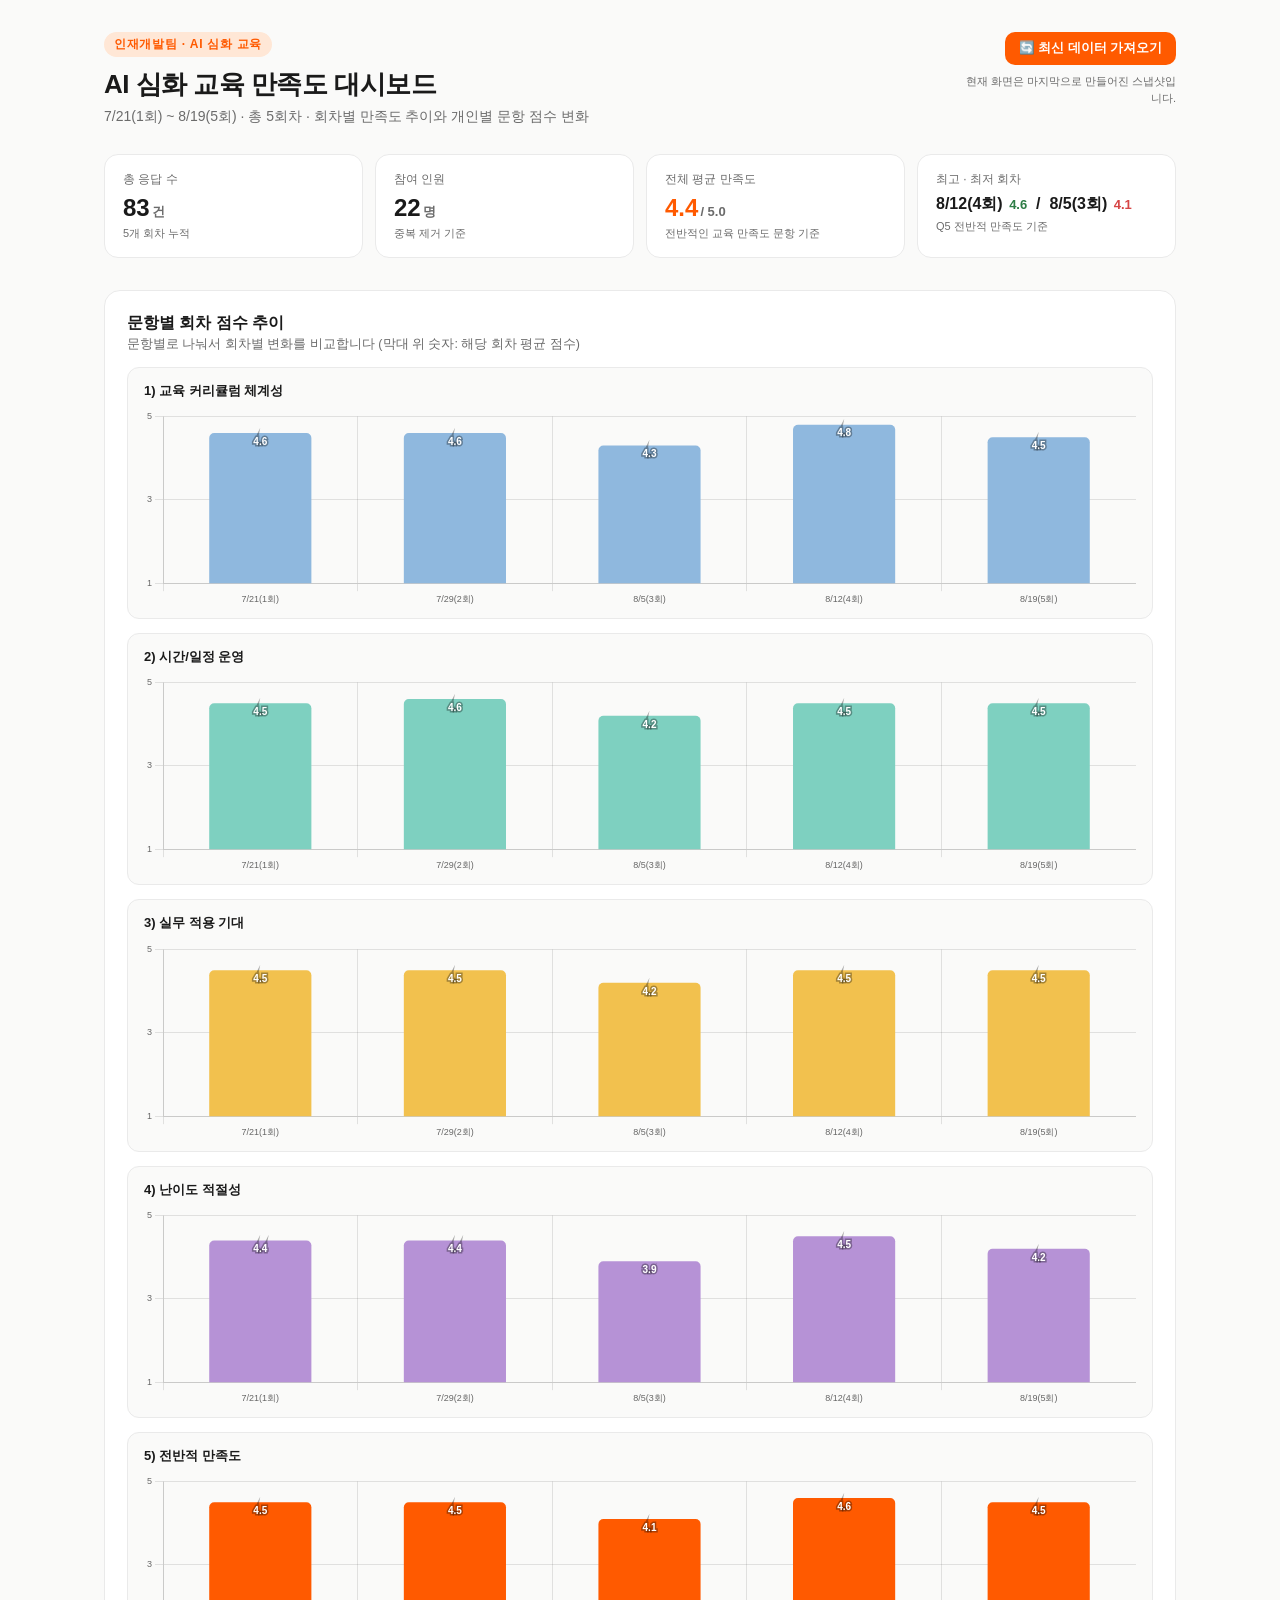
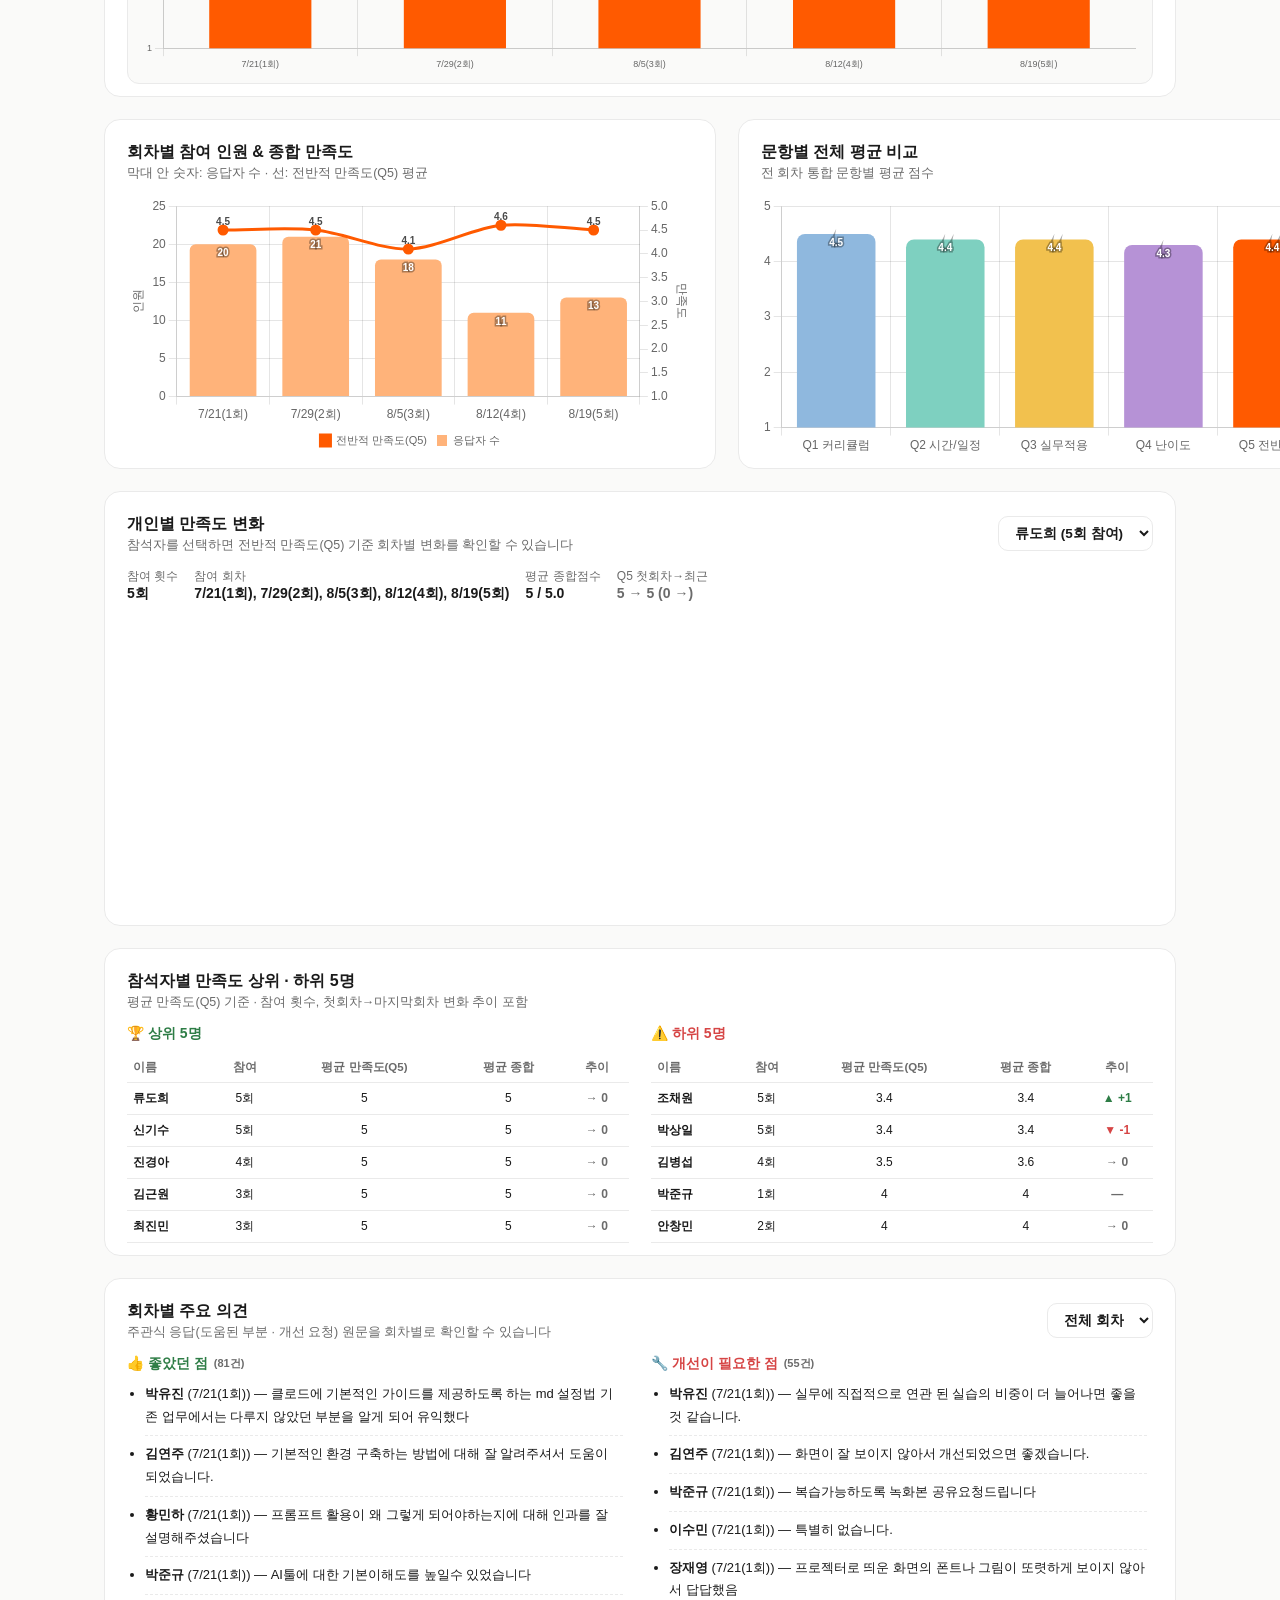
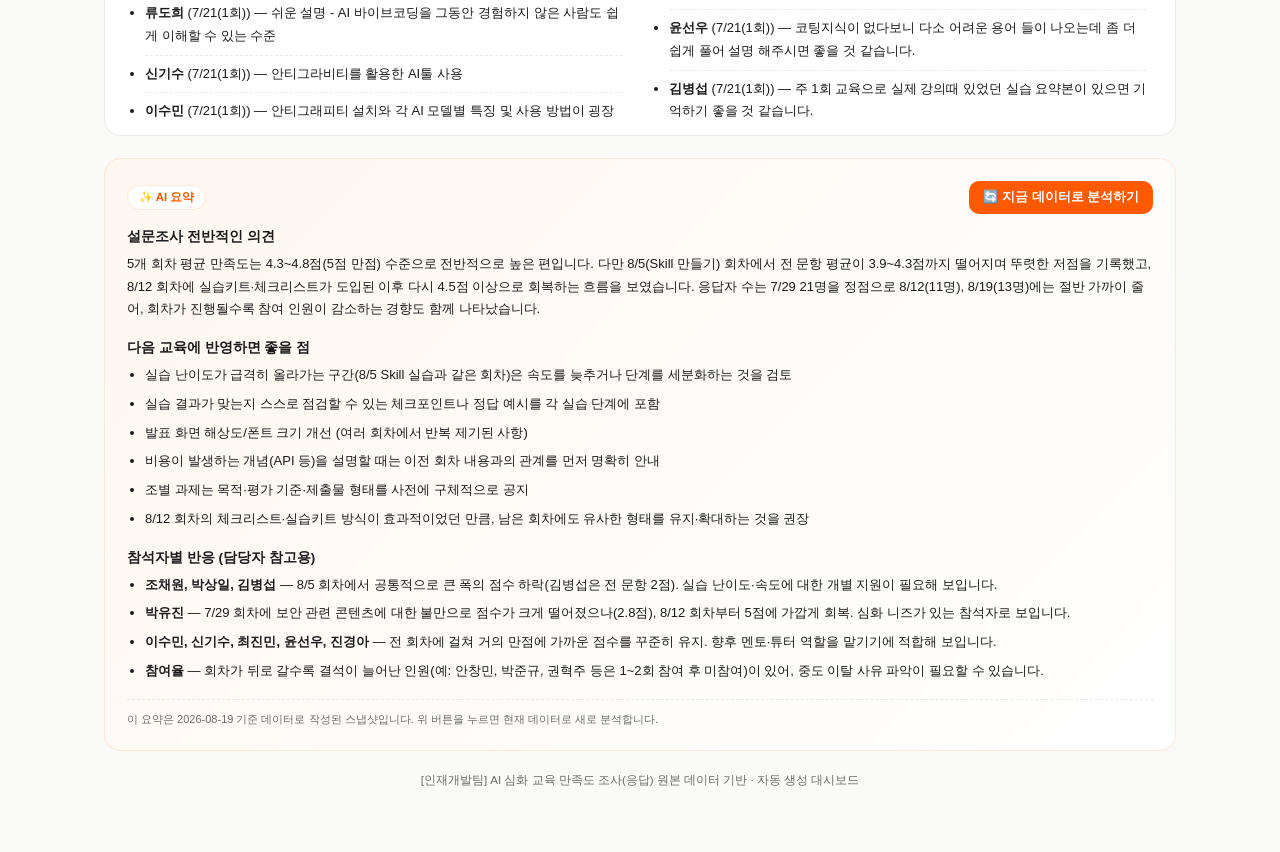
==== commit d02e27ee: "Add files via upload" ====
--- a/ai_education_satisfaction_dashboard.html
+++ b/ai_education_satisfaction_dashboard.html
@@ -143,7 +143,6 @@
   }
   .analyze-btn:hover{opacity:.9;}
   .analyze-btn:disabled{opacity:.6;cursor:default;}
-  .ai-error{font-size:12px;color:var(--bad);background:#FFF2F0;border:1px solid #FFD9D4;border-radius:8px;padding:8px 10px;margin-bottom:12px;}
   .ai-block{margin-bottom:18px;}
   .ai-block:last-child{margin-bottom:6px;}
   .ai-block h3{font-size:13.5px;margin:0 0 7px;font-weight:800;}
@@ -279,7 +278,7 @@
         </ul>
       </div>
     </div>
-    <p class="ai-note" id="aiNote">이 요약은 2026-08-19 기준 데이터로 작성된 스냅샷입니다. 위 <b>[지금 데이터로 분석하기]</b> 버튼을 누르면 현재 데이터로 새로 분석합니다 (Claude.ai에서 이 파일을 열람 중일 때만 동작하며, 그 외 환경에서는 이 스냅샷이 표시됩니다).</p>
+    <p class="ai-note" id="aiNote">이 요약은 2026-08-19 기준 데이터로 작성된 스냅샷입니다. 위 버튼을 누르면 현재 데이터로 새로 분석합니다.</p>
   </div>
 
   <footer>[인재개발팀] AI 심화 교육 만족도 조사(응답) 원본 데이터 기반 · 자동 생성 대시보드</footer>
@@ -717,8 +716,6 @@
   analyzeBtn.disabled = true;
   const originalLabel = analyzeBtn.textContent;
   analyzeBtn.textContent = '분석 중...';
-  const existingError = aiSummaryBody.querySelector('.ai-error');
-  if(existingError) existingError.remove();
 
   try{
     const response = await fetch('https://api.anthropic.com/v1/messages', {
@@ -739,15 +736,13 @@
     renderAiSummary(parsed);
     aiNote.innerHTML = `방금 현재 데이터로 새로 분석했습니다 (${new Date().toLocaleString('ko-KR')}). 다시 누르면 최신 데이터로 재분석합니다.`;
   }catch(err){
-    const errDiv = document.createElement('div');
-    errDiv.className = 'ai-error';
-    errDiv.textContent = '실시간 분석을 사용할 수 없습니다. 이 버튼은 Claude.ai에서 이 파일을 미리보기로 열람 중일 때만 동작하며, 다운로드하여 열거나 다른 환경에서는 아래 스냅샷 요약이 표시됩니다.';
-    aiSummaryBody.prepend(errDiv);
+    // 실패 시 별도 안내 문구 없이 조용히 원래 상태로 되돌립니다.
   }finally{
     analyzeBtn.disabled = false;
     analyzeBtn.textContent = originalLabel;
   }
 });
+
 </script>
 </body>
 </html>
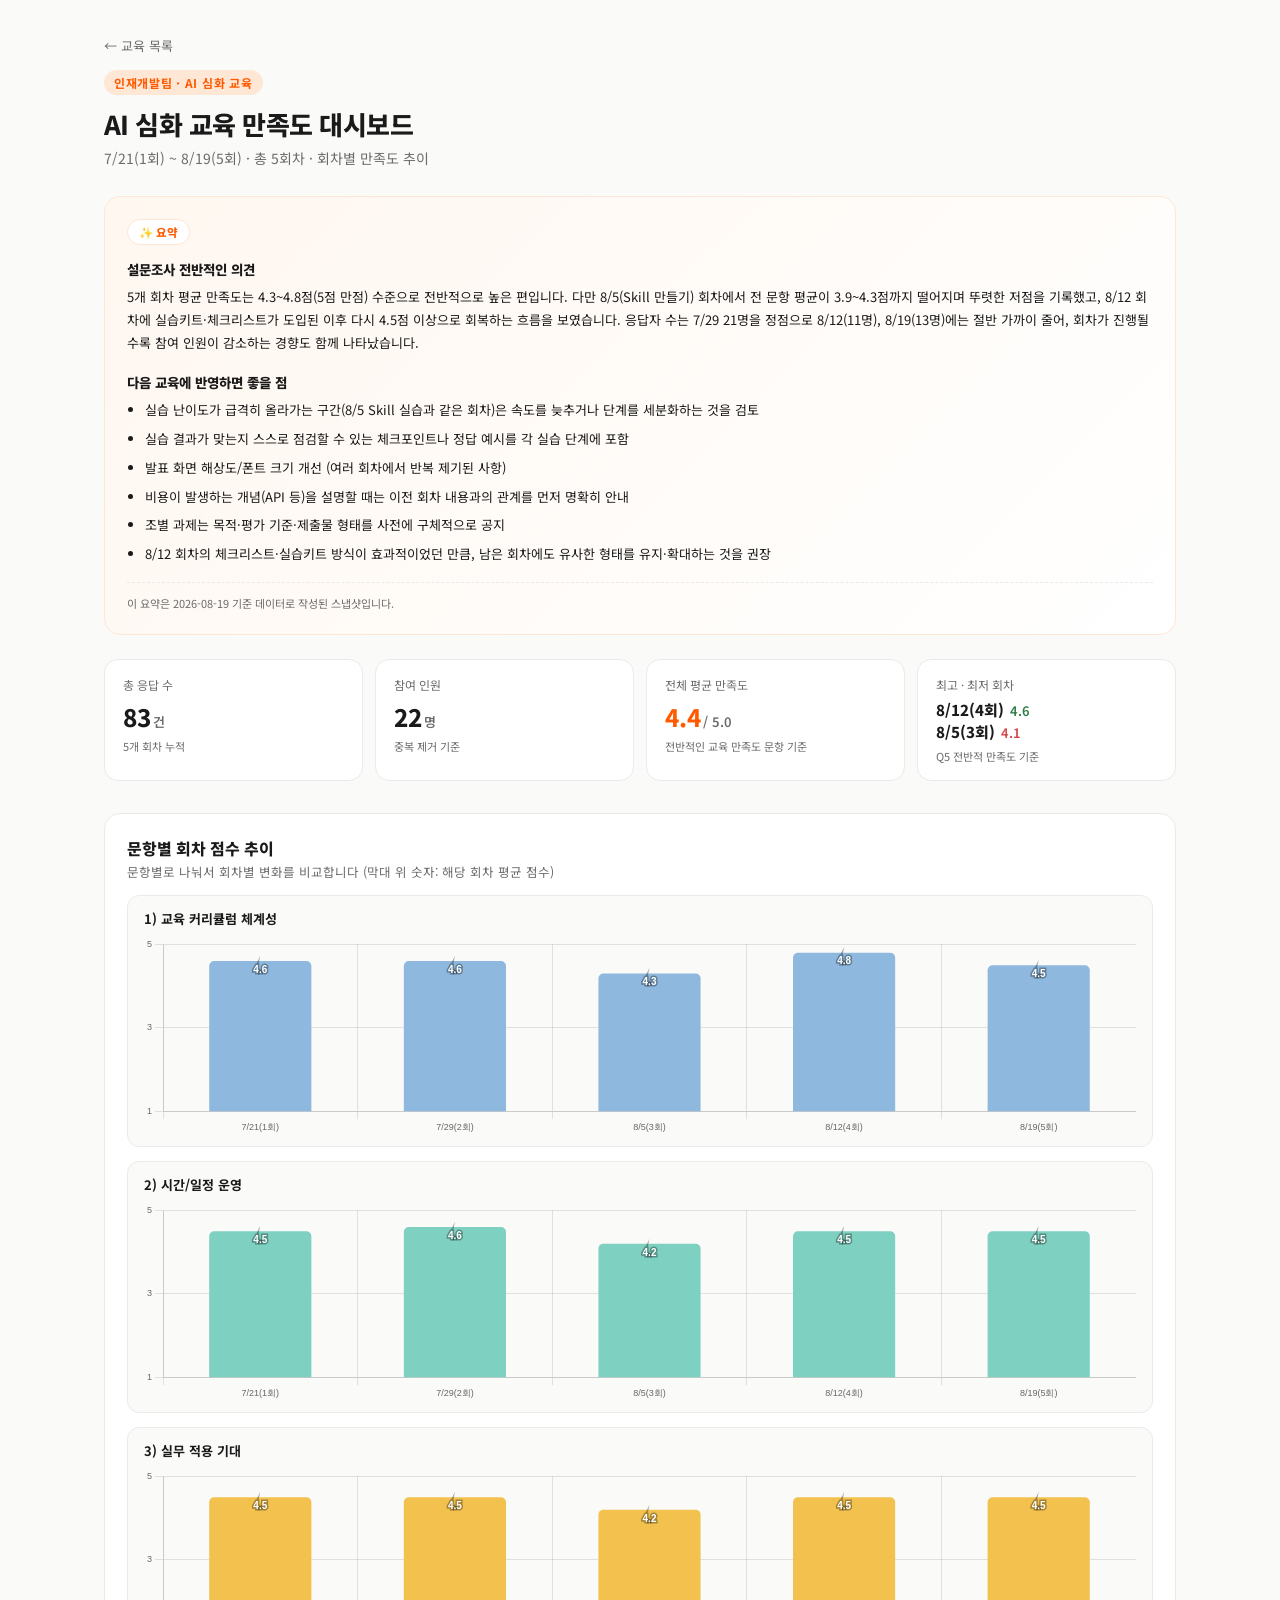
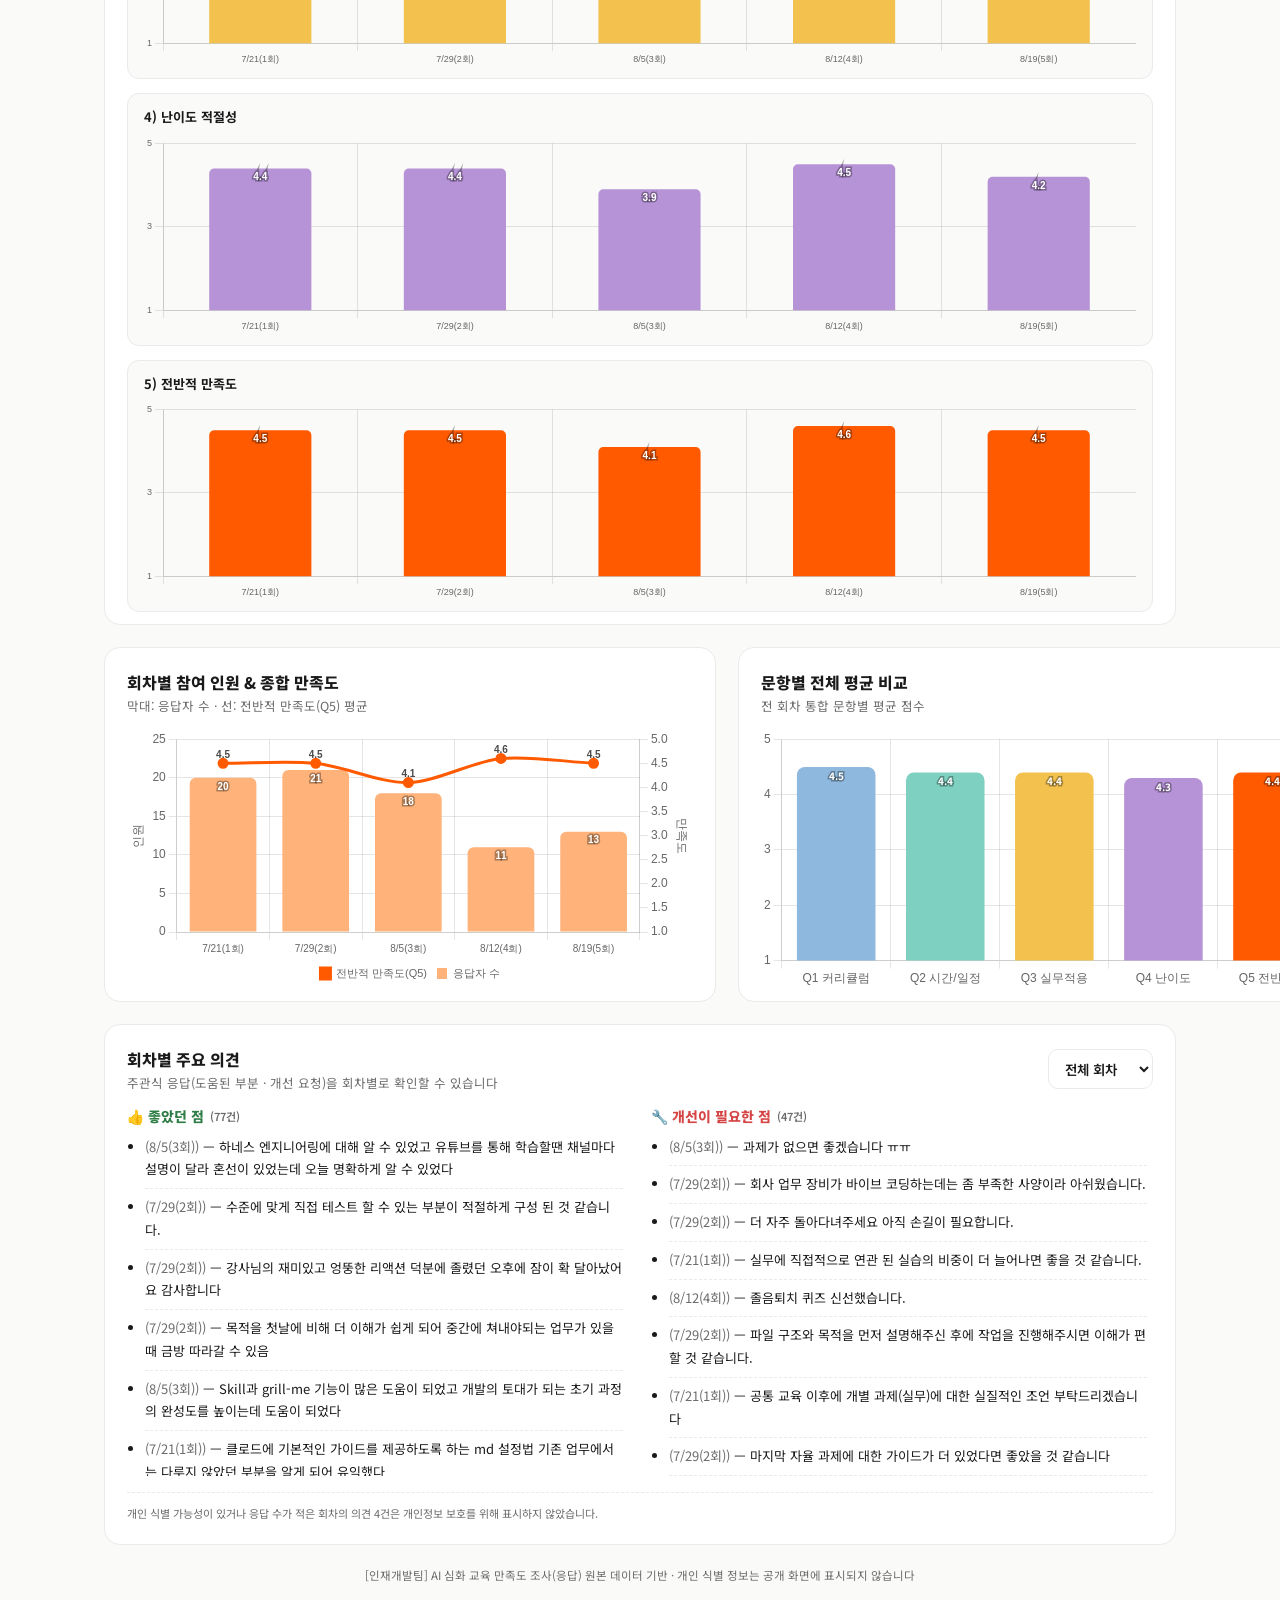
==== commit 1d98b2a2: "Replace old dashboard page with redirect to the new site Co-Authored-By: Claude Sonnet 5.5 <noreply@" ====
--- a/ai_education_satisfaction_dashboard.html
+++ b/ai_education_satisfaction_dashboard.html
@@ -2,747 +2,14 @@
 <html lang="ko">
 <head>
 <meta charset="UTF-8">
-<title>AI 심화 교육 만족도 대시보드</title>
-<script>
-/*!
- * Chart.js v4.4.4
- * https://www.chartjs.org
- * (c) 2024 Chart.js Contributors
- * Released under the MIT License
- */
-!function(t,e){"object"==typeof exports&&"undefined"!=typeof module?module.exports=e():"function"==typeof define&&define.amd?define(e):(t="undefined"!=typeof globalThis?globalThis:t||self).Chart=e()}(this,(function(){"use strict";var t=Object.freeze({__proto__:null,get Colors(){return Go},get Decimation(){return Qo},get Filler(){return ma},get Legend(){return ya},get SubTitle(){return ka},get Title(){return Ma},get Tooltip(){return Ba}});function e(){}const i=(()=>{let t=0;return()=>t++})();function s(t){return null==t}function n(t){if(Array.isArray&&Array.isArray(t))return!0;const e=Object.prototype.toString.call(t);return"[object"===e.slice(0,7)&&"Array]"===e.slice(-6)}function o(t){return null!==t&&"[object Object]"===Object.prototype.toString.call(t)}function a(t){return("number"==typeof t||t instanceof Number)&&isFinite(+t)}function r(t,e){return a(t)?t:e}function l(t,e){return void 0===t?e:t}const h=(t,e)=>"string"==typeof t&&t.endsWith("%")?parseFloat(t)/100:+t/e,c=(t,e)=>"string"==typeof t&&t.endsWith("%")?parseFloat(t)/100*e:+t;function d(t,e,i){if(t&&"function"==typeof t.call)return t.apply(i,e)}function u(t,e,i,s){let a,r,l;if(n(t))if(r=t.length,s)for(a=r-1;a>=0;a--)e.call(i,t[a],a);else for(a=0;a<r;a++)e.call(i,t[a],a);else if(o(t))for(l=Object.keys(t),r=l.length,a=0;a<r;a++)e.call(i,t[l[a]],l[a])}function f(t,e){let i,s,n,o;if(!t||!e||t.length!==e.length)return!1;for(i=0,s=t.length;i<s;++i)if(n=t[i],o=e[i],n.datasetIndex!==o.datasetIndex||n.index!==o.index)return!1;return!0}function g(t){if(n(t))return t.map(g);if(o(t)){const e=Object.create(null),i=Object.keys(t),s=i.length;let n=0;for(;n<s;++n)e[i[n]]=g(t[i[n]]);return e}return t}function p(t){return-1===["__proto__","prototype","constructor"].indexOf(t)}function m(t,e,i,s){if(!p(t))return;const n=e[t],a=i[t];o(n)&&o(a)?x(n,a,s):e[t]=g(a)}function x(t,e,i){const s=n(e)?e:[e],a=s.length;if(!o(t))return t;const r=(i=i||{}).merger||m;let l;for(let e=0;e<a;++e){if(l=s[e],!o(l))continue;const n=Object.keys(l);for(let e=0,s=n.length;e<s;++e)r(n[e],t,l,i)}return t}function b(t,e){return x(t,e,{merger:_})}function _(t,e,i){if(!p(t))return;const s=e[t],n=i[t];o(s)&&o(n)?b(s,n):Object.prototype.hasOwnProperty.call(e,t)||(e[t]=g(n))}const y={"":t=>t,x:t=>t.x,y:t=>t.y};function v(t){const e=t.split("."),i=[];let s="";for(const t of e)s+=t,s.endsWith("\\")?s=s.slice(0,-1)+".":(i.push(s),s="");return i}function M(t,e){const i=y[e]||(y[e]=function(t){const e=v(t);return t=>{for(const i of e){if(""===i)break;t=t&&t[i]}return t}}(e));return i(t)}function w(t){return t.charAt(0).toUpperCase()+t.slice(1)}const k=t=>void 0!==t,S=t=>"function"==typeof t,P=(t,e)=>{if(t.size!==e.size)return!1;for(const i of t)if(!e.has(i))return!1;return!0};function D(t){return"mouseup"===t.type||"click"===t.type||"contextmenu"===t.type}const C=Math.PI,O=2*C,A=O+C,T=Number.POSITIVE_INFINITY,L=C/180,E=C/2,R=C/4,I=2*C/3,z=Math.log10,F=Math.sign;function V(t,e,i){return Math.abs(t-e)<i}function B(t){const e=Math.round(t);t=V(t,e,t/1e3)?e:t;const i=Math.pow(10,Math.floor(z(t))),s=t/i;return(s<=1?1:s<=2?2:s<=5?5:10)*i}function W(t){const e=[],i=Math.sqrt(t);let s;for(s=1;s<i;s++)t%s==0&&(e.push(s),e.push(t/s));return i===(0|i)&&e.push(i),e.sort(((t,e)=>t-e)).pop(),e}function N(t){return!isNaN(parseFloat(t))&&isFinite(t)}function H(t,e){const i=Math.round(t);return i-e<=t&&i+e>=t}function j(t,e,i){let s,n,o;for(s=0,n=t.length;s<n;s++)o=t[s][i],isNaN(o)||(e.min=Math.min(e.min,o),e.max=Math.max(e.max,o))}function $(t){return t*(C/180)}function Y(t){return t*(180/C)}function U(t){if(!a(t))return;let e=1,i=0;for(;Math.round(t*e)/e!==t;)e*=10,i++;return i}function X(t,e){const i=e.x-t.x,s=e.y-t.y,n=Math.sqrt(i*i+s*s);let o=Math.atan2(s,i);return o<-.5*C&&(o+=O),{angle:o,distance:n}}function q(t,e){return Math.sqrt(Math.pow(e.x-t.x,2)+Math.pow(e.y-t.y,2))}function K(t,e){return(t-e+A)%O-C}function G(t){return(t%O+O)%O}function Z(t,e,i,s){const n=G(t),o=G(e),a=G(i),r=G(o-n),l=G(a-n),h=G(n-o),c=G(n-a);return n===o||n===a||s&&o===a||r>l&&h<c}function J(t,e,i){return Math.max(e,Math.min(i,t))}function Q(t){return J(t,-32768,32767)}function tt(t,e,i,s=1e-6){return t>=Math.min(e,i)-s&&t<=Math.max(e,i)+s}function et(t,e,i){i=i||(i=>t[i]<e);let s,n=t.length-1,o=0;for(;n-o>1;)s=o+n>>1,i(s)?o=s:n=s;return{lo:o,hi:n}}const it=(t,e,i,s)=>et(t,i,s?s=>{const n=t[s][e];return n<i||n===i&&t[s+1][e]===i}:s=>t[s][e]<i),st=(t,e,i)=>et(t,i,(s=>t[s][e]>=i));function nt(t,e,i){let s=0,n=t.length;for(;s<n&&t[s]<e;)s++;for(;n>s&&t[n-1]>i;)n--;return s>0||n<t.length?t.slice(s,n):t}const ot=["push","pop","shift","splice","unshift"];function at(t,e){t._chartjs?t._chartjs.listeners.push(e):(Object.defineProperty(t,"_chartjs",{configurable:!0,enumerable:!1,value:{listeners:[e]}}),ot.forEach((e=>{const i="_onData"+w(e),s=t[e];Object.defineProperty(t,e,{configurable:!0,enumerable:!1,value(...e){const n=s.apply(this,e);return t._chartjs.listeners.forEach((t=>{"function"==typeof t[i]&&t[i](...e)})),n}})})))}function rt(t,e){const i=t._chartjs;if(!i)return;const s=i.listeners,n=s.indexOf(e);-1!==n&&s.splice(n,1),s.length>0||(ot.forEach((e=>{delete t[e]})),delete t._chartjs)}function lt(t){const e=new Set(t);return e.size===t.length?t:Array.from(e)}const ht="undefined"==typeof window?function(t){return t()}:window.requestAnimationFrame;function ct(t,e){let i=[],s=!1;return function(...n){i=n,s||(s=!0,ht.call(window,(()=>{s=!1,t.apply(e,i)})))}}function dt(t,e){let i;return function(...s){return e?(clearTimeout(i),i=setTimeout(t,e,s)):t.apply(this,s),e}}const ut=t=>"start"===t?"left":"end"===t?"right":"center",ft=(t,e,i)=>"start"===t?e:"end"===t?i:(e+i)/2,gt=(t,e,i,s)=>t===(s?"left":"right")?i:"center"===t?(e+i)/2:e;function pt(t,e,i){const s=e.length;let n=0,o=s;if(t._sorted){const{iScale:a,_parsed:r}=t,l=a.axis,{min:h,max:c,minDefined:d,maxDefined:u}=a.getUserBounds();d&&(n=J(Math.min(it(r,l,h).lo,i?s:it(e,l,a.getPixelForValue(h)).lo),0,s-1)),o=u?J(Math.max(it(r,a.axis,c,!0).hi+1,i?0:it(e,l,a.getPixelForValue(c),!0).hi+1),n,s)-n:s-n}return{start:n,count:o}}function mt(t){const{xScale:e,yScale:i,_scaleRanges:s}=t,n={xmin:e.min,xmax:e.max,ymin:i.min,ymax:i.max};if(!s)return t._scaleRanges=n,!0;const o=s.xmin!==e.min||s.xmax!==e.max||s.ymin!==i.min||s.ymax!==i.max;return Object.assign(s,n),o}class xt{constructor(){this._request=null,this._charts=new Map,this._running=!1,this._lastDate=void 0}_notify(t,e,i,s){const n=e.listeners[s],o=e.duration;n.forEach((s=>s({chart:t,initial:e.initial,numSteps:o,currentStep:Math.min(i-e.start,o)})))}_refresh(){this._request||(this._running=!0,this._request=ht.call(window,(()=>{this._update(),this._request=null,this._running&&this._refresh()})))}_update(t=Date.now()){let e=0;this._charts.forEach(((i,s)=>{if(!i.running||!i.items.length)return;const n=i.items;let o,a=n.length-1,r=!1;for(;a>=0;--a)o=n[a],o._active?(o._total>i.duration&&(i.duration=o._total),o.tick(t),r=!0):(n[a]=n[n.length-1],n.pop());r&&(s.draw(),this._notify(s,i,t,"progress")),n.length||(i.running=!1,this._notify(s,i,t,"complete"),i.initial=!1),e+=n.length})),this._lastDate=t,0===e&&(this._running=!1)}_getAnims(t){const e=this._charts;let i=e.get(t);return i||(i={running:!1,initial:!0,items:[],listeners:{complete:[],progress:[]}},e.set(t,i)),i}listen(t,e,i){this._getAnims(t).listeners[e].push(i)}add(t,e){e&&e.length&&this._getAnims(t).items.push(...e)}has(t){return this._getAnims(t).items.length>0}start(t){const e=this._charts.get(t);e&&(e.running=!0,e.start=Date.now(),e.duration=e.items.reduce(((t,e)=>Math.max(t,e._duration)),0),this._refresh())}running(t){if(!this._running)return!1;const e=this._charts.get(t);return!!(e&&e.running&&e.items.length)}stop(t){const e=this._charts.get(t);if(!e||!e.items.length)return;const i=e.items;let s=i.length-1;for(;s>=0;--s)i[s].cancel();e.items=[],this._notify(t,e,Date.now(),"complete")}remove(t){return this._charts.delete(t)}}var bt=new xt;
-/*!
- * @kurkle/color v0.3.2
- * https://github.com/kurkle/color#readme
- * (c) 2023 Jukka Kurkela
- * Released under the MIT License
- */function _t(t){return t+.5|0}const yt=(t,e,i)=>Math.max(Math.min(t,i),e);function vt(t){return yt(_t(2.55*t),0,255)}function Mt(t){return yt(_t(255*t),0,255)}function wt(t){return yt(_t(t/2.55)/100,0,1)}function kt(t){return yt(_t(100*t),0,100)}const St={0:0,1:1,2:2,3:3,4:4,5:5,6:6,7:7,8:8,9:9,A:10,B:11,C:12,D:13,E:14,F:15,a:10,b:11,c:12,d:13,e:14,f:15},Pt=[..."0123456789ABCDEF"],Dt=t=>Pt[15&t],Ct=t=>Pt[(240&t)>>4]+Pt[15&t],Ot=t=>(240&t)>>4==(15&t);function At(t){var e=(t=>Ot(t.r)&&Ot(t.g)&&Ot(t.b)&&Ot(t.a))(t)?Dt:Ct;return t?"#"+e(t.r)+e(t.g)+e(t.b)+((t,e)=>t<255?e(t):"")(t.a,e):void 0}const Tt=/^(hsla?|hwb|hsv)\(\s*([-+.e\d]+)(?:deg)?[\s,]+([-+.e\d]+)%[\s,]+([-+.e\d]+)%(?:[\s,]+([-+.e\d]+)(%)?)?\s*\)$/;function Lt(t,e,i){const s=e*Math.min(i,1-i),n=(e,n=(e+t/30)%12)=>i-s*Math.max(Math.min(n-3,9-n,1),-1);return[n(0),n(8),n(4)]}function Et(t,e,i){const s=(s,n=(s+t/60)%6)=>i-i*e*Math.max(Math.min(n,4-n,1),0);return[s(5),s(3),s(1)]}function Rt(t,e,i){const s=Lt(t,1,.5);let n;for(e+i>1&&(n=1/(e+i),e*=n,i*=n),n=0;n<3;n++)s[n]*=1-e-i,s[n]+=e;return s}function It(t){const e=t.r/255,i=t.g/255,s=t.b/255,n=Math.max(e,i,s),o=Math.min(e,i,s),a=(n+o)/2;let r,l,h;return n!==o&&(h=n-o,l=a>.5?h/(2-n-o):h/(n+o),r=function(t,e,i,s,n){return t===n?(e-i)/s+(e<i?6:0):e===n?(i-t)/s+2:(t-e)/s+4}(e,i,s,h,n),r=60*r+.5),[0|r,l||0,a]}function zt(t,e,i,s){return(Array.isArray(e)?t(e[0],e[1],e[2]):t(e,i,s)).map(Mt)}function Ft(t,e,i){return zt(Lt,t,e,i)}function Vt(t){return(t%360+360)%360}function Bt(t){const e=Tt.exec(t);let i,s=255;if(!e)return;e[5]!==i&&(s=e[6]?vt(+e[5]):Mt(+e[5]));const n=Vt(+e[2]),o=+e[3]/100,a=+e[4]/100;return i="hwb"===e[1]?function(t,e,i){return zt(Rt,t,e,i)}(n,o,a):"hsv"===e[1]?function(t,e,i){return zt(Et,t,e,i)}(n,o,a):Ft(n,o,a),{r:i[0],g:i[1],b:i[2],a:s}}const Wt={x:"dark",Z:"light",Y:"re",X:"blu",W:"gr",V:"medium",U:"slate",A:"ee",T:"ol",S:"or",B:"ra",C:"lateg",D:"ights",R:"in",Q:"turquois",E:"hi",P:"ro",O:"al",N:"le",M:"de",L:"yello",F:"en",K:"ch",G:"arks",H:"ea",I:"ightg",J:"wh"},Nt={OiceXe:"f0f8ff",antiquewEte:"faebd7",aqua:"ffff",aquamarRe:"7fffd4",azuY:"f0ffff",beige:"f5f5dc",bisque:"ffe4c4",black:"0",blanKedOmond:"ffebcd",Xe:"ff",XeviTet:"8a2be2",bPwn:"a52a2a",burlywood:"deb887",caMtXe:"5f9ea0",KartYuse:"7fff00",KocTate:"d2691e",cSO:"ff7f50",cSnflowerXe:"6495ed",cSnsilk:"fff8dc",crimson:"dc143c",cyan:"ffff",xXe:"8b",xcyan:"8b8b",xgTMnPd:"b8860b",xWay:"a9a9a9",xgYF:"6400",xgYy:"a9a9a9",xkhaki:"bdb76b",xmagFta:"8b008b",xTivegYF:"556b2f",xSange:"ff8c00",xScEd:"9932cc",xYd:"8b0000",xsOmon:"e9967a",xsHgYF:"8fbc8f",xUXe:"483d8b",xUWay:"2f4f4f",xUgYy:"2f4f4f",xQe:"ced1",xviTet:"9400d3",dAppRk:"ff1493",dApskyXe:"bfff",dimWay:"696969",dimgYy:"696969",dodgerXe:"1e90ff",fiYbrick:"b22222",flSOwEte:"fffaf0",foYstWAn:"228b22",fuKsia:"ff00ff",gaRsbSo:"dcdcdc",ghostwEte:"f8f8ff",gTd:"ffd700",gTMnPd:"daa520",Way:"808080",gYF:"8000",gYFLw:"adff2f",gYy:"808080",honeyMw:"f0fff0",hotpRk:"ff69b4",RdianYd:"cd5c5c",Rdigo:"4b0082",ivSy:"fffff0",khaki:"f0e68c",lavFMr:"e6e6fa",lavFMrXsh:"fff0f5",lawngYF:"7cfc00",NmoncEffon:"fffacd",ZXe:"add8e6",ZcSO:"f08080",Zcyan:"e0ffff",ZgTMnPdLw:"fafad2",ZWay:"d3d3d3",ZgYF:"90ee90",ZgYy:"d3d3d3",ZpRk:"ffb6c1",ZsOmon:"ffa07a",ZsHgYF:"20b2aa",ZskyXe:"87cefa",ZUWay:"778899",ZUgYy:"778899",ZstAlXe:"b0c4de",ZLw:"ffffe0",lime:"ff00",limegYF:"32cd32",lRF:"faf0e6",magFta:"ff00ff",maPon:"800000",VaquamarRe:"66cdaa",VXe:"cd",VScEd:"ba55d3",VpurpN:"9370db",VsHgYF:"3cb371",VUXe:"7b68ee",VsprRggYF:"fa9a",VQe:"48d1cc",VviTetYd:"c71585",midnightXe:"191970",mRtcYam:"f5fffa",mistyPse:"ffe4e1",moccasR:"ffe4b5",navajowEte:"ffdead",navy:"80",Tdlace:"fdf5e6",Tive:"808000",TivedBb:"6b8e23",Sange:"ffa500",SangeYd:"ff4500",ScEd:"da70d6",pOegTMnPd:"eee8aa",pOegYF:"98fb98",pOeQe:"afeeee",pOeviTetYd:"db7093",papayawEp:"ffefd5",pHKpuff:"ffdab9",peru:"cd853f",pRk:"ffc0cb",plum:"dda0dd",powMrXe:"b0e0e6",purpN:"800080",YbeccapurpN:"663399",Yd:"ff0000",Psybrown:"bc8f8f",PyOXe:"4169e1",saddNbPwn:"8b4513",sOmon:"fa8072",sandybPwn:"f4a460",sHgYF:"2e8b57",sHshell:"fff5ee",siFna:"a0522d",silver:"c0c0c0",skyXe:"87ceeb",UXe:"6a5acd",UWay:"708090",UgYy:"708090",snow:"fffafa",sprRggYF:"ff7f",stAlXe:"4682b4",tan:"d2b48c",teO:"8080",tEstN:"d8bfd8",tomato:"ff6347",Qe:"40e0d0",viTet:"ee82ee",JHt:"f5deb3",wEte:"ffffff",wEtesmoke:"f5f5f5",Lw:"ffff00",LwgYF:"9acd32"};let Ht;function jt(t){Ht||(Ht=function(){const t={},e=Object.keys(Nt),i=Object.keys(Wt);let s,n,o,a,r;for(s=0;s<e.length;s++){for(a=r=e[s],n=0;n<i.length;n++)o=i[n],r=r.replace(o,Wt[o]);o=parseInt(Nt[a],16),t[r]=[o>>16&255,o>>8&255,255&o]}return t}(),Ht.transparent=[0,0,0,0]);const e=Ht[t.toLowerCase()];return e&&{r:e[0],g:e[1],b:e[2],a:4===e.length?e[3]:255}}const $t=/^rgba?\(\s*([-+.\d]+)(%)?[\s,]+([-+.e\d]+)(%)?[\s,]+([-+.e\d]+)(%)?(?:[\s,/]+([-+.e\d]+)(%)?)?\s*\)$/;const Yt=t=>t<=.0031308?12.92*t:1.055*Math.pow(t,1/2.4)-.055,Ut=t=>t<=.04045?t/12.92:Math.pow((t+.055)/1.055,2.4);function Xt(t,e,i){if(t){let s=It(t);s[e]=Math.max(0,Math.min(s[e]+s[e]*i,0===e?360:1)),s=Ft(s),t.r=s[0],t.g=s[1],t.b=s[2]}}function qt(t,e){return t?Object.assign(e||{},t):t}function Kt(t){var e={r:0,g:0,b:0,a:255};return Array.isArray(t)?t.length>=3&&(e={r:t[0],g:t[1],b:t[2],a:255},t.length>3&&(e.a=Mt(t[3]))):(e=qt(t,{r:0,g:0,b:0,a:1})).a=Mt(e.a),e}function Gt(t){return"r"===t.charAt(0)?function(t){const e=$t.exec(t);let i,s,n,o=255;if(e){if(e[7]!==i){const t=+e[7];o=e[8]?vt(t):yt(255*t,0,255)}return i=+e[1],s=+e[3],n=+e[5],i=255&(e[2]?vt(i):yt(i,0,255)),s=255&(e[4]?vt(s):yt(s,0,255)),n=255&(e[6]?vt(n):yt(n,0,255)),{r:i,g:s,b:n,a:o}}}(t):Bt(t)}class Zt{constructor(t){if(t instanceof Zt)return t;const e=typeof t;let i;var s,n,o;"object"===e?i=Kt(t):"string"===e&&(o=(s=t).length,"#"===s[0]&&(4===o||5===o?n={r:255&17*St[s[1]],g:255&17*St[s[2]],b:255&17*St[s[3]],a:5===o?17*St[s[4]]:255}:7!==o&&9!==o||(n={r:St[s[1]]<<4|St[s[2]],g:St[s[3]]<<4|St[s[4]],b:St[s[5]]<<4|St[s[6]],a:9===o?St[s[7]]<<4|St[s[8]]:255})),i=n||jt(t)||Gt(t)),this._rgb=i,this._valid=!!i}get valid(){return this._valid}get rgb(){var t=qt(this._rgb);return t&&(t.a=wt(t.a)),t}set rgb(t){this._rgb=Kt(t)}rgbString(){return this._valid?(t=this._rgb)&&(t.a<255?`rgba(${t.r}, ${t.g}, ${t.b}, ${wt(t.a)})`:`rgb(${t.r}, ${t.g}, ${t.b})`):void 0;var t}hexString(){return this._valid?At(this._rgb):void 0}hslString(){return this._valid?function(t){if(!t)return;const e=It(t),i=e[0],s=kt(e[1]),n=kt(e[2]);return t.a<255?`hsla(${i}, ${s}%, ${n}%, ${wt(t.a)})`:`hsl(${i}, ${s}%, ${n}%)`}(this._rgb):void 0}mix(t,e){if(t){const i=this.rgb,s=t.rgb;let n;const o=e===n?.5:e,a=2*o-1,r=i.a-s.a,l=((a*r==-1?a:(a+r)/(1+a*r))+1)/2;n=1-l,i.r=255&l*i.r+n*s.r+.5,i.g=255&l*i.g+n*s.g+.5,i.b=255&l*i.b+n*s.b+.5,i.a=o*i.a+(1-o)*s.a,this.rgb=i}return this}interpolate(t,e){return t&&(this._rgb=function(t,e,i){const s=Ut(wt(t.r)),n=Ut(wt(t.g)),o=Ut(wt(t.b));return{r:Mt(Yt(s+i*(Ut(wt(e.r))-s))),g:Mt(Yt(n+i*(Ut(wt(e.g))-n))),b:Mt(Yt(o+i*(Ut(wt(e.b))-o))),a:t.a+i*(e.a-t.a)}}(this._rgb,t._rgb,e)),this}clone(){return new Zt(this.rgb)}alpha(t){return this._rgb.a=Mt(t),this}clearer(t){return this._rgb.a*=1-t,this}greyscale(){const t=this._rgb,e=_t(.3*t.r+.59*t.g+.11*t.b);return t.r=t.g=t.b=e,this}opaquer(t){return this._rgb.a*=1+t,this}negate(){const t=this._rgb;return t.r=255-t.r,t.g=255-t.g,t.b=255-t.b,this}lighten(t){return Xt(this._rgb,2,t),this}darken(t){return Xt(this._rgb,2,-t),this}saturate(t){return Xt(this._rgb,1,t),this}desaturate(t){return Xt(this._rgb,1,-t),this}rotate(t){return function(t,e){var i=It(t);i[0]=Vt(i[0]+e),i=Ft(i),t.r=i[0],t.g=i[1],t.b=i[2]}(this._rgb,t),this}}function Jt(t){if(t&&"object"==typeof t){const e=t.toString();return"[object CanvasPattern]"===e||"[object CanvasGradient]"===e}return!1}function Qt(t){return Jt(t)?t:new Zt(t)}function te(t){return Jt(t)?t:new Zt(t).saturate(.5).darken(.1).hexString()}const ee=["x","y","borderWidth","radius","tension"],ie=["color","borderColor","backgroundColor"];const se=new Map;function ne(t,e,i){return function(t,e){e=e||{};const i=t+JSON.stringify(e);let s=se.get(i);return s||(s=new Intl.NumberFormat(t,e),se.set(i,s)),s}(e,i).format(t)}const oe={values:t=>n(t)?t:""+t,numeric(t,e,i){if(0===t)return"0";const s=this.chart.options.locale;let n,o=t;if(i.length>1){const e=Math.max(Math.abs(i[0].value),Math.abs(i[i.length-1].value));(e<1e-4||e>1e15)&&(n="scientific"),o=function(t,e){let i=e.length>3?e[2].value-e[1].value:e[1].value-e[0].value;Math.abs(i)>=1&&t!==Math.floor(t)&&(i=t-Math.floor(t));return i}(t,i)}const a=z(Math.abs(o)),r=isNaN(a)?1:Math.max(Math.min(-1*Math.floor(a),20),0),l={notation:n,minimumFractionDigits:r,maximumFractionDigits:r};return Object.assign(l,this.options.ticks.format),ne(t,s,l)},logarithmic(t,e,i){if(0===t)return"0";const s=i[e].significand||t/Math.pow(10,Math.floor(z(t)));return[1,2,3,5,10,15].includes(s)||e>.8*i.length?oe.numeric.call(this,t,e,i):""}};var ae={formatters:oe};const re=Object.create(null),le=Object.create(null);function he(t,e){if(!e)return t;const i=e.split(".");for(let e=0,s=i.length;e<s;++e){const s=i[e];t=t[s]||(t[s]=Object.create(null))}return t}function ce(t,e,i){return"string"==typeof e?x(he(t,e),i):x(he(t,""),e)}class de{constructor(t,e){this.animation=void 0,this.backgroundColor="rgba(0,0,0,0.1)",this.borderColor="rgba(0,0,0,0.1)",this.color="#666",this.datasets={},this.devicePixelRatio=t=>t.chart.platform.getDevicePixelRatio(),this.elements={},this.events=["mousemove","mouseout","click","touchstart","touchmove"],this.font={family:"'Helvetica Neue', 'Helvetica', 'Arial', sans-serif",size:12,style:"normal",lineHeight:1.2,weight:null},this.hover={},this.hoverBackgroundColor=(t,e)=>te(e.backgroundColor),this.hoverBorderColor=(t,e)=>te(e.borderColor),this.hoverColor=(t,e)=>te(e.color),this.indexAxis="x",this.interaction={mode:"nearest",intersect:!0,includeInvisible:!1},this.maintainAspectRatio=!0,this.onHover=null,this.onClick=null,this.parsing=!0,this.plugins={},this.responsive=!0,this.scale=void 0,this.scales={},this.showLine=!0,this.drawActiveElementsOnTop=!0,this.describe(t),this.apply(e)}set(t,e){return ce(this,t,e)}get(t){return he(this,t)}describe(t,e){return ce(le,t,e)}override(t,e){return ce(re,t,e)}route(t,e,i,s){const n=he(this,t),a=he(this,i),r="_"+e;Object.defineProperties(n,{[r]:{value:n[e],writable:!0},[e]:{enumerable:!0,get(){const t=this[r],e=a[s];return o(t)?Object.assign({},e,t):l(t,e)},set(t){this[r]=t}}})}apply(t){t.forEach((t=>t(this)))}}var ue=new de({_scriptable:t=>!t.startsWith("on"),_indexable:t=>"events"!==t,hover:{_fallback:"interaction"},interaction:{_scriptable:!1,_indexable:!1}},[function(t){t.set("animation",{delay:void 0,duration:1e3,easing:"easeOutQuart",fn:void 0,from:void 0,loop:void 0,to:void 0,type:void 0}),t.describe("animation",{_fallback:!1,_indexable:!1,_scriptable:t=>"onProgress"!==t&&"onComplete"!==t&&"fn"!==t}),t.set("animations",{colors:{type:"color",properties:ie},numbers:{type:"number",properties:ee}}),t.describe("animations",{_fallback:"animation"}),t.set("transitions",{active:{animation:{duration:400}},resize:{animation:{duration:0}},show:{animations:{colors:{from:"transparent"},visible:{type:"boolean",duration:0}}},hide:{animations:{colors:{to:"transparent"},visible:{type:"boolean",easing:"linear",fn:t=>0|t}}}})},function(t){t.set("layout",{autoPadding:!0,padding:{top:0,right:0,bottom:0,left:0}})},function(t){t.set("scale",{display:!0,offset:!1,reverse:!1,beginAtZero:!1,bounds:"ticks",clip:!0,grace:0,grid:{display:!0,lineWidth:1,drawOnChartArea:!0,drawTicks:!0,tickLength:8,tickWidth:(t,e)=>e.lineWidth,tickColor:(t,e)=>e.color,offset:!1},border:{display:!0,dash:[],dashOffset:0,width:1},title:{display:!1,text:"",padding:{top:4,bottom:4}},ticks:{minRotation:0,maxRotation:50,mirror:!1,textStrokeWidth:0,textStrokeColor:"",padding:3,display:!0,autoSkip:!0,autoSkipPadding:3,labelOffset:0,callback:ae.formatters.values,minor:{},major:{},align:"center",crossAlign:"near",showLabelBackdrop:!1,backdropColor:"rgba(255, 255, 255, 0.75)",backdropPadding:2}}),t.route("scale.ticks","color","","color"),t.route("scale.grid","color","","borderColor"),t.route("scale.border","color","","borderColor"),t.route("scale.title","color","","color"),t.describe("scale",{_fallback:!1,_scriptable:t=>!t.startsWith("before")&&!t.startsWith("after")&&"callback"!==t&&"parser"!==t,_indexable:t=>"borderDash"!==t&&"tickBorderDash"!==t&&"dash"!==t}),t.describe("scales",{_fallback:"scale"}),t.describe("scale.ticks",{_scriptable:t=>"backdropPadding"!==t&&"callback"!==t,_indexable:t=>"backdropPadding"!==t})}]);function fe(){return"undefined"!=typeof window&&"undefined"!=typeof document}function ge(t){let e=t.parentNode;return e&&"[object ShadowRoot]"===e.toString()&&(e=e.host),e}function pe(t,e,i){let s;return"string"==typeof t?(s=parseInt(t,10),-1!==t.indexOf("%")&&(s=s/100*e.parentNode[i])):s=t,s}const me=t=>t.ownerDocument.defaultView.getComputedStyle(t,null);function xe(t,e){return me(t).getPropertyValue(e)}const be=["top","right","bottom","left"];function _e(t,e,i){const s={};i=i?"-"+i:"";for(let n=0;n<4;n++){const o=be[n];s[o]=parseFloat(t[e+"-"+o+i])||0}return s.width=s.left+s.right,s.height=s.top+s.bottom,s}const ye=(t,e,i)=>(t>0||e>0)&&(!i||!i.shadowRoot);function ve(t,e){if("native"in t)return t;const{canvas:i,currentDevicePixelRatio:s}=e,n=me(i),o="border-box"===n.boxSizing,a=_e(n,"padding"),r=_e(n,"border","width"),{x:l,y:h,box:c}=function(t,e){const i=t.touches,s=i&&i.length?i[0]:t,{offsetX:n,offsetY:o}=s;let a,r,l=!1;if(ye(n,o,t.target))a=n,r=o;else{const t=e.getBoundingClientRect();a=s.clientX-t.left,r=s.clientY-t.top,l=!0}return{x:a,y:r,box:l}}(t,i),d=a.left+(c&&r.left),u=a.top+(c&&r.top);let{width:f,height:g}=e;return o&&(f-=a.width+r.width,g-=a.height+r.height),{x:Math.round((l-d)/f*i.width/s),y:Math.round((h-u)/g*i.height/s)}}const Me=t=>Math.round(10*t)/10;function we(t,e,i,s){const n=me(t),o=_e(n,"margin"),a=pe(n.maxWidth,t,"clientWidth")||T,r=pe(n.maxHeight,t,"clientHeight")||T,l=function(t,e,i){let s,n;if(void 0===e||void 0===i){const o=t&&ge(t);if(o){const t=o.getBoundingClientRect(),a=me(o),r=_e(a,"border","width"),l=_e(a,"padding");e=t.width-l.width-r.width,i=t.height-l.height-r.height,s=pe(a.maxWidth,o,"clientWidth"),n=pe(a.maxHeight,o,"clientHeight")}else e=t.clientWidth,i=t.clientHeight}return{width:e,height:i,maxWidth:s||T,maxHeight:n||T}}(t,e,i);let{width:h,height:c}=l;if("content-box"===n.boxSizing){const t=_e(n,"border","width"),e=_e(n,"padding");h-=e.width+t.width,c-=e.height+t.height}h=Math.max(0,h-o.width),c=Math.max(0,s?h/s:c-o.height),h=Me(Math.min(h,a,l.maxWidth)),c=Me(Math.min(c,r,l.maxHeight)),h&&!c&&(c=Me(h/2));return(void 0!==e||void 0!==i)&&s&&l.height&&c>l.height&&(c=l.height,h=Me(Math.floor(c*s))),{width:h,height:c}}function ke(t,e,i){const s=e||1,n=Math.floor(t.height*s),o=Math.floor(t.width*s);t.height=Math.floor(t.height),t.width=Math.floor(t.width);const a=t.canvas;return a.style&&(i||!a.style.height&&!a.style.width)&&(a.style.height=`${t.height}px`,a.style.width=`${t.width}px`),(t.currentDevicePixelRatio!==s||a.height!==n||a.width!==o)&&(t.currentDevicePixelRatio=s,a.height=n,a.width=o,t.ctx.setTransform(s,0,0,s,0,0),!0)}const Se=function(){let t=!1;try{const e={get passive(){return t=!0,!1}};fe()&&(window.addEventListener("test",null,e),window.removeEventListener("test",null,e))}catch(t){}return t}();function Pe(t,e){const i=xe(t,e),s=i&&i.match(/^(\d+)(\.\d+)?px$/);return s?+s[1]:void 0}function De(t){return!t||s(t.size)||s(t.family)?null:(t.style?t.style+" ":"")+(t.weight?t.weight+" ":"")+t.size+"px "+t.family}function Ce(t,e,i,s,n){let o=e[n];return o||(o=e[n]=t.measureText(n).width,i.push(n)),o>s&&(s=o),s}function Oe(t,e,i,s){let o=(s=s||{}).data=s.data||{},a=s.garbageCollect=s.garbageCollect||[];s.font!==e&&(o=s.data={},a=s.garbageCollect=[],s.font=e),t.save(),t.font=e;let r=0;const l=i.length;let h,c,d,u,f;for(h=0;h<l;h++)if(u=i[h],null==u||n(u)){if(n(u))for(c=0,d=u.length;c<d;c++)f=u[c],null==f||n(f)||(r=Ce(t,o,a,r,f))}else r=Ce(t,o,a,r,u);t.restore();const g=a.length/2;if(g>i.length){for(h=0;h<g;h++)delete o[a[h]];a.splice(0,g)}return r}function Ae(t,e,i){const s=t.currentDevicePixelRatio,n=0!==i?Math.max(i/2,.5):0;return Math.round((e-n)*s)/s+n}function Te(t,e){(e||t)&&((e=e||t.getContext("2d")).save(),e.resetTransform(),e.clearRect(0,0,t.width,t.height),e.restore())}function Le(t,e,i,s){Ee(t,e,i,s,null)}function Ee(t,e,i,s,n){let o,a,r,l,h,c,d,u;const f=e.pointStyle,g=e.rotation,p=e.radius;let m=(g||0)*L;if(f&&"object"==typeof f&&(o=f.toString(),"[object HTMLImageElement]"===o||"[object HTMLCanvasElement]"===o))return t.save(),t.translate(i,s),t.rotate(m),t.drawImage(f,-f.width/2,-f.height/2,f.width,f.height),void t.restore();if(!(isNaN(p)||p<=0)){switch(t.beginPath(),f){default:n?t.ellipse(i,s,n/2,p,0,0,O):t.arc(i,s,p,0,O),t.closePath();break;case"triangle":c=n?n/2:p,t.moveTo(i+Math.sin(m)*c,s-Math.cos(m)*p),m+=I,t.lineTo(i+Math.sin(m)*c,s-Math.cos(m)*p),m+=I,t.lineTo(i+Math.sin(m)*c,s-Math.cos(m)*p),t.closePath();break;case"rectRounded":h=.516*p,l=p-h,a=Math.cos(m+R)*l,d=Math.cos(m+R)*(n?n/2-h:l),r=Math.sin(m+R)*l,u=Math.sin(m+R)*(n?n/2-h:l),t.arc(i-d,s-r,h,m-C,m-E),t.arc(i+u,s-a,h,m-E,m),t.arc(i+d,s+r,h,m,m+E),t.arc(i-u,s+a,h,m+E,m+C),t.closePath();break;case"rect":if(!g){l=Math.SQRT1_2*p,c=n?n/2:l,t.rect(i-c,s-l,2*c,2*l);break}m+=R;case"rectRot":d=Math.cos(m)*(n?n/2:p),a=Math.cos(m)*p,r=Math.sin(m)*p,u=Math.sin(m)*(n?n/2:p),t.moveTo(i-d,s-r),t.lineTo(i+u,s-a),t.lineTo(i+d,s+r),t.lineTo(i-u,s+a),t.closePath();break;case"crossRot":m+=R;case"cross":d=Math.cos(m)*(n?n/2:p),a=Math.cos(m)*p,r=Math.sin(m)*p,u=Math.sin(m)*(n?n/2:p),t.moveTo(i-d,s-r),t.lineTo(i+d,s+r),t.moveTo(i+u,s-a),t.lineTo(i-u,s+a);break;case"star":d=Math.cos(m)*(n?n/2:p),a=Math.cos(m)*p,r=Math.sin(m)*p,u=Math.sin(m)*(n?n/2:p),t.moveTo(i-d,s-r),t.lineTo(i+d,s+r),t.moveTo(i+u,s-a),t.lineTo(i-u,s+a),m+=R,d=Math.cos(m)*(n?n/2:p),a=Math.cos(m)*p,r=Math.sin(m)*p,u=Math.sin(m)*(n?n/2:p),t.moveTo(i-d,s-r),t.lineTo(i+d,s+r),t.moveTo(i+u,s-a),t.lineTo(i-u,s+a);break;case"line":a=n?n/2:Math.cos(m)*p,r=Math.sin(m)*p,t.moveTo(i-a,s-r),t.lineTo(i+a,s+r);break;case"dash":t.moveTo(i,s),t.lineTo(i+Math.cos(m)*(n?n/2:p),s+Math.sin(m)*p);break;case!1:t.closePath()}t.fill(),e.borderWidth>0&&t.stroke()}}function Re(t,e,i){return i=i||.5,!e||t&&t.x>e.left-i&&t.x<e.right+i&&t.y>e.top-i&&t.y<e.bottom+i}function Ie(t,e){t.save(),t.beginPath(),t.rect(e.left,e.top,e.right-e.left,e.bottom-e.top),t.clip()}function ze(t){t.restore()}function Fe(t,e,i,s,n){if(!e)return t.lineTo(i.x,i.y);if("middle"===n){const s=(e.x+i.x)/2;t.lineTo(s,e.y),t.lineTo(s,i.y)}else"after"===n!=!!s?t.lineTo(e.x,i.y):t.lineTo(i.x,e.y);t.lineTo(i.x,i.y)}function Ve(t,e,i,s){if(!e)return t.lineTo(i.x,i.y);t.bezierCurveTo(s?e.cp1x:e.cp2x,s?e.cp1y:e.cp2y,s?i.cp2x:i.cp1x,s?i.cp2y:i.cp1y,i.x,i.y)}function Be(t,e,i,s,n){if(n.strikethrough||n.underline){const o=t.measureText(s),a=e-o.actualBoundingBoxLeft,r=e+o.actualBoundingBoxRight,l=i-o.actualBoundingBoxAscent,h=i+o.actualBoundingBoxDescent,c=n.strikethrough?(l+h)/2:h;t.strokeStyle=t.fillStyle,t.beginPath(),t.lineWidth=n.decorationWidth||2,t.moveTo(a,c),t.lineTo(r,c),t.stroke()}}function We(t,e){const i=t.fillStyle;t.fillStyle=e.color,t.fillRect(e.left,e.top,e.width,e.height),t.fillStyle=i}function Ne(t,e,i,o,a,r={}){const l=n(e)?e:[e],h=r.strokeWidth>0&&""!==r.strokeColor;let c,d;for(t.save(),t.font=a.string,function(t,e){e.translation&&t.translate(e.translation[0],e.translation[1]),s(e.rotation)||t.rotate(e.rotation),e.color&&(t.fillStyle=e.color),e.textAlign&&(t.textAlign=e.textAlign),e.textBaseline&&(t.textBaseline=e.textBaseline)}(t,r),c=0;c<l.length;++c)d=l[c],r.backdrop&&We(t,r.backdrop),h&&(r.strokeColor&&(t.strokeStyle=r.strokeColor),s(r.strokeWidth)||(t.lineWidth=r.strokeWidth),t.strokeText(d,i,o,r.maxWidth)),t.fillText(d,i,o,r.maxWidth),Be(t,i,o,d,r),o+=Number(a.lineHeight);t.restore()}function He(t,e){const{x:i,y:s,w:n,h:o,radius:a}=e;t.arc(i+a.topLeft,s+a.topLeft,a.topLeft,1.5*C,C,!0),t.lineTo(i,s+o-a.bottomLeft),t.arc(i+a.bottomLeft,s+o-a.bottomLeft,a.bottomLeft,C,E,!0),t.lineTo(i+n-a.bottomRight,s+o),t.arc(i+n-a.bottomRight,s+o-a.bottomRight,a.bottomRight,E,0,!0),t.lineTo(i+n,s+a.topRight),t.arc(i+n-a.topRight,s+a.topRight,a.topRight,0,-E,!0),t.lineTo(i+a.topLeft,s)}function je(t,e=[""],i,s,n=(()=>t[0])){const o=i||t;void 0===s&&(s=ti("_fallback",t));const a={[Symbol.toStringTag]:"Object",_cacheable:!0,_scopes:t,_rootScopes:o,_fallback:s,_getTarget:n,override:i=>je([i,...t],e,o,s)};return new Proxy(a,{deleteProperty:(e,i)=>(delete e[i],delete e._keys,delete t[0][i],!0),get:(i,s)=>qe(i,s,(()=>function(t,e,i,s){let n;for(const o of e)if(n=ti(Ue(o,t),i),void 0!==n)return Xe(t,n)?Je(i,s,t,n):n}(s,e,t,i))),getOwnPropertyDescriptor:(t,e)=>Reflect.getOwnPropertyDescriptor(t._scopes[0],e),getPrototypeOf:()=>Reflect.getPrototypeOf(t[0]),has:(t,e)=>ei(t).includes(e),ownKeys:t=>ei(t),set(t,e,i){const s=t._storage||(t._storage=n());return t[e]=s[e]=i,delete t._keys,!0}})}function $e(t,e,i,s){const a={_cacheable:!1,_proxy:t,_context:e,_subProxy:i,_stack:new Set,_descriptors:Ye(t,s),setContext:e=>$e(t,e,i,s),override:n=>$e(t.override(n),e,i,s)};return new Proxy(a,{deleteProperty:(e,i)=>(delete e[i],delete t[i],!0),get:(t,e,i)=>qe(t,e,(()=>function(t,e,i){const{_proxy:s,_context:a,_subProxy:r,_descriptors:l}=t;let h=s[e];S(h)&&l.isScriptable(e)&&(h=function(t,e,i,s){const{_proxy:n,_context:o,_subProxy:a,_stack:r}=i;if(r.has(t))throw new Error("Recursion detected: "+Array.from(r).join("->")+"->"+t);r.add(t);let l=e(o,a||s);r.delete(t),Xe(t,l)&&(l=Je(n._scopes,n,t,l));return l}(e,h,t,i));n(h)&&h.length&&(h=function(t,e,i,s){const{_proxy:n,_context:a,_subProxy:r,_descriptors:l}=i;if(void 0!==a.index&&s(t))return e[a.index%e.length];if(o(e[0])){const i=e,s=n._scopes.filter((t=>t!==i));e=[];for(const o of i){const i=Je(s,n,t,o);e.push($e(i,a,r&&r[t],l))}}return e}(e,h,t,l.isIndexable));Xe(e,h)&&(h=$e(h,a,r&&r[e],l));return h}(t,e,i))),getOwnPropertyDescriptor:(e,i)=>e._descriptors.allKeys?Reflect.has(t,i)?{enumerable:!0,configurable:!0}:void 0:Reflect.getOwnPropertyDescriptor(t,i),getPrototypeOf:()=>Reflect.getPrototypeOf(t),has:(e,i)=>Reflect.has(t,i),ownKeys:()=>Reflect.ownKeys(t),set:(e,i,s)=>(t[i]=s,delete e[i],!0)})}function Ye(t,e={scriptable:!0,indexable:!0}){const{_scriptable:i=e.scriptable,_indexable:s=e.indexable,_allKeys:n=e.allKeys}=t;return{allKeys:n,scriptable:i,indexable:s,isScriptable:S(i)?i:()=>i,isIndexable:S(s)?s:()=>s}}const Ue=(t,e)=>t?t+w(e):e,Xe=(t,e)=>o(e)&&"adapters"!==t&&(null===Object.getPrototypeOf(e)||e.constructor===Object);function qe(t,e,i){if(Object.prototype.hasOwnProperty.call(t,e)||"constructor"===e)return t[e];const s=i();return t[e]=s,s}function Ke(t,e,i){return S(t)?t(e,i):t}const Ge=(t,e)=>!0===t?e:"string"==typeof t?M(e,t):void 0;function Ze(t,e,i,s,n){for(const o of e){const e=Ge(i,o);if(e){t.add(e);const o=Ke(e._fallback,i,n);if(void 0!==o&&o!==i&&o!==s)return o}else if(!1===e&&void 0!==s&&i!==s)return null}return!1}function Je(t,e,i,s){const a=e._rootScopes,r=Ke(e._fallback,i,s),l=[...t,...a],h=new Set;h.add(s);let c=Qe(h,l,i,r||i,s);return null!==c&&((void 0===r||r===i||(c=Qe(h,l,r,c,s),null!==c))&&je(Array.from(h),[""],a,r,(()=>function(t,e,i){const s=t._getTarget();e in s||(s[e]={});const a=s[e];if(n(a)&&o(i))return i;return a||{}}(e,i,s))))}function Qe(t,e,i,s,n){for(;i;)i=Ze(t,e,i,s,n);return i}function ti(t,e){for(const i of e){if(!i)continue;const e=i[t];if(void 0!==e)return e}}function ei(t){let e=t._keys;return e||(e=t._keys=function(t){const e=new Set;for(const i of t)for(const t of Object.keys(i).filter((t=>!t.startsWith("_"))))e.add(t);return Array.from(e)}(t._scopes)),e}function ii(t,e,i,s){const{iScale:n}=t,{key:o="r"}=this._parsing,a=new Array(s);let r,l,h,c;for(r=0,l=s;r<l;++r)h=r+i,c=e[h],a[r]={r:n.parse(M(c,o),h)};return a}const si=Number.EPSILON||1e-14,ni=(t,e)=>e<t.length&&!t[e].skip&&t[e],oi=t=>"x"===t?"y":"x";function ai(t,e,i,s){const n=t.skip?e:t,o=e,a=i.skip?e:i,r=q(o,n),l=q(a,o);let h=r/(r+l),c=l/(r+l);h=isNaN(h)?0:h,c=isNaN(c)?0:c;const d=s*h,u=s*c;return{previous:{x:o.x-d*(a.x-n.x),y:o.y-d*(a.y-n.y)},next:{x:o.x+u*(a.x-n.x),y:o.y+u*(a.y-n.y)}}}function ri(t,e="x"){const i=oi(e),s=t.length,n=Array(s).fill(0),o=Array(s);let a,r,l,h=ni(t,0);for(a=0;a<s;++a)if(r=l,l=h,h=ni(t,a+1),l){if(h){const t=h[e]-l[e];n[a]=0!==t?(h[i]-l[i])/t:0}o[a]=r?h?F(n[a-1])!==F(n[a])?0:(n[a-1]+n[a])/2:n[a-1]:n[a]}!function(t,e,i){const s=t.length;let n,o,a,r,l,h=ni(t,0);for(let c=0;c<s-1;++c)l=h,h=ni(t,c+1),l&&h&&(V(e[c],0,si)?i[c]=i[c+1]=0:(n=i[c]/e[c],o=i[c+1]/e[c],r=Math.pow(n,2)+Math.pow(o,2),r<=9||(a=3/Math.sqrt(r),i[c]=n*a*e[c],i[c+1]=o*a*e[c])))}(t,n,o),function(t,e,i="x"){const s=oi(i),n=t.length;let o,a,r,l=ni(t,0);for(let h=0;h<n;++h){if(a=r,r=l,l=ni(t,h+1),!r)continue;const n=r[i],c=r[s];a&&(o=(n-a[i])/3,r[`cp1${i}`]=n-o,r[`cp1${s}`]=c-o*e[h]),l&&(o=(l[i]-n)/3,r[`cp2${i}`]=n+o,r[`cp2${s}`]=c+o*e[h])}}(t,o,e)}function li(t,e,i){return Math.max(Math.min(t,i),e)}function hi(t,e,i,s,n){let o,a,r,l;if(e.spanGaps&&(t=t.filter((t=>!t.skip))),"monotone"===e.cubicInterpolationMode)ri(t,n);else{let i=s?t[t.length-1]:t[0];for(o=0,a=t.length;o<a;++o)r=t[o],l=ai(i,r,t[Math.min(o+1,a-(s?0:1))%a],e.tension),r.cp1x=l.previous.x,r.cp1y=l.previous.y,r.cp2x=l.next.x,r.cp2y=l.next.y,i=r}e.capBezierPoints&&function(t,e){let i,s,n,o,a,r=Re(t[0],e);for(i=0,s=t.length;i<s;++i)a=o,o=r,r=i<s-1&&Re(t[i+1],e),o&&(n=t[i],a&&(n.cp1x=li(n.cp1x,e.left,e.right),n.cp1y=li(n.cp1y,e.top,e.bottom)),r&&(n.cp2x=li(n.cp2x,e.left,e.right),n.cp2y=li(n.cp2y,e.top,e.bottom)))}(t,i)}const ci=t=>0===t||1===t,di=(t,e,i)=>-Math.pow(2,10*(t-=1))*Math.sin((t-e)*O/i),ui=(t,e,i)=>Math.pow(2,-10*t)*Math.sin((t-e)*O/i)+1,fi={linear:t=>t,easeInQuad:t=>t*t,easeOutQuad:t=>-t*(t-2),easeInOutQuad:t=>(t/=.5)<1?.5*t*t:-.5*(--t*(t-2)-1),easeInCubic:t=>t*t*t,easeOutCubic:t=>(t-=1)*t*t+1,easeInOutCubic:t=>(t/=.5)<1?.5*t*t*t:.5*((t-=2)*t*t+2),easeInQuart:t=>t*t*t*t,easeOutQuart:t=>-((t-=1)*t*t*t-1),easeInOutQuart:t=>(t/=.5)<1?.5*t*t*t*t:-.5*((t-=2)*t*t*t-2),easeInQuint:t=>t*t*t*t*t,easeOutQuint:t=>(t-=1)*t*t*t*t+1,easeInOutQuint:t=>(t/=.5)<1?.5*t*t*t*t*t:.5*((t-=2)*t*t*t*t+2),easeInSine:t=>1-Math.cos(t*E),easeOutSine:t=>Math.sin(t*E),easeInOutSine:t=>-.5*(Math.cos(C*t)-1),easeInExpo:t=>0===t?0:Math.pow(2,10*(t-1)),easeOutExpo:t=>1===t?1:1-Math.pow(2,-10*t),easeInOutExpo:t=>ci(t)?t:t<.5?.5*Math.pow(2,10*(2*t-1)):.5*(2-Math.pow(2,-10*(2*t-1))),easeInCirc:t=>t>=1?t:-(Math.sqrt(1-t*t)-1),easeOutCirc:t=>Math.sqrt(1-(t-=1)*t),easeInOutCirc:t=>(t/=.5)<1?-.5*(Math.sqrt(1-t*t)-1):.5*(Math.sqrt(1-(t-=2)*t)+1),easeInElastic:t=>ci(t)?t:di(t,.075,.3),easeOutElastic:t=>ci(t)?t:ui(t,.075,.3),easeInOutElastic(t){const e=.1125;return ci(t)?t:t<.5?.5*di(2*t,e,.45):.5+.5*ui(2*t-1,e,.45)},easeInBack(t){const e=1.70158;return t*t*((e+1)*t-e)},easeOutBack(t){const e=1.70158;return(t-=1)*t*((e+1)*t+e)+1},easeInOutBack(t){let e=1.70158;return(t/=.5)<1?t*t*((1+(e*=1.525))*t-e)*.5:.5*((t-=2)*t*((1+(e*=1.525))*t+e)+2)},easeInBounce:t=>1-fi.easeOutBounce(1-t),easeOutBounce(t){const e=7.5625,i=2.75;return t<1/i?e*t*t:t<2/i?e*(t-=1.5/i)*t+.75:t<2.5/i?e*(t-=2.25/i)*t+.9375:e*(t-=2.625/i)*t+.984375},easeInOutBounce:t=>t<.5?.5*fi.easeInBounce(2*t):.5*fi.easeOutBounce(2*t-1)+.5};function gi(t,e,i,s){return{x:t.x+i*(e.x-t.x),y:t.y+i*(e.y-t.y)}}function pi(t,e,i,s){return{x:t.x+i*(e.x-t.x),y:"middle"===s?i<.5?t.y:e.y:"after"===s?i<1?t.y:e.y:i>0?e.y:t.y}}function mi(t,e,i,s){const n={x:t.cp2x,y:t.cp2y},o={x:e.cp1x,y:e.cp1y},a=gi(t,n,i),r=gi(n,o,i),l=gi(o,e,i),h=gi(a,r,i),c=gi(r,l,i);return gi(h,c,i)}const xi=/^(normal|(\d+(?:\.\d+)?)(px|em|%)?)$/,bi=/^(normal|italic|initial|inherit|unset|(oblique( -?[0-9]?[0-9]deg)?))$/;function _i(t,e){const i=(""+t).match(xi);if(!i||"normal"===i[1])return 1.2*e;switch(t=+i[2],i[3]){case"px":return t;case"%":t/=100}return e*t}const yi=t=>+t||0;function vi(t,e){const i={},s=o(e),n=s?Object.keys(e):e,a=o(t)?s?i=>l(t[i],t[e[i]]):e=>t[e]:()=>t;for(const t of n)i[t]=yi(a(t));return i}function Mi(t){return vi(t,{top:"y",right:"x",bottom:"y",left:"x"})}function wi(t){return vi(t,["topLeft","topRight","bottomLeft","bottomRight"])}function ki(t){const e=Mi(t);return e.width=e.left+e.right,e.height=e.top+e.bottom,e}function Si(t,e){t=t||{},e=e||ue.font;let i=l(t.size,e.size);"string"==typeof i&&(i=parseInt(i,10));let s=l(t.style,e.style);s&&!(""+s).match(bi)&&(console.warn('Invalid font style specified: "'+s+'"'),s=void 0);const n={family:l(t.family,e.family),lineHeight:_i(l(t.lineHeight,e.lineHeight),i),size:i,style:s,weight:l(t.weight,e.weight),string:""};return n.string=De(n),n}function Pi(t,e,i,s){let o,a,r,l=!0;for(o=0,a=t.length;o<a;++o)if(r=t[o],void 0!==r&&(void 0!==e&&"function"==typeof r&&(r=r(e),l=!1),void 0!==i&&n(r)&&(r=r[i%r.length],l=!1),void 0!==r))return s&&!l&&(s.cacheable=!1),r}function Di(t,e,i){const{min:s,max:n}=t,o=c(e,(n-s)/2),a=(t,e)=>i&&0===t?0:t+e;return{min:a(s,-Math.abs(o)),max:a(n,o)}}function Ci(t,e){return Object.assign(Object.create(t),e)}function Oi(t,e,i){return t?function(t,e){return{x:i=>t+t+e-i,setWidth(t){e=t},textAlign:t=>"center"===t?t:"right"===t?"left":"right",xPlus:(t,e)=>t-e,leftForLtr:(t,e)=>t-e}}(e,i):{x:t=>t,setWidth(t){},textAlign:t=>t,xPlus:(t,e)=>t+e,leftForLtr:(t,e)=>t}}function Ai(t,e){let i,s;"ltr"!==e&&"rtl"!==e||(i=t.canvas.style,s=[i.getPropertyValue("direction"),i.getPropertyPriority("direction")],i.setProperty("direction",e,"important"),t.prevTextDirection=s)}function Ti(t,e){void 0!==e&&(delete t.prevTextDirection,t.canvas.style.setProperty("direction",e[0],e[1]))}function Li(t){return"angle"===t?{between:Z,compare:K,normalize:G}:{between:tt,compare:(t,e)=>t-e,normalize:t=>t}}function Ei({start:t,end:e,count:i,loop:s,style:n}){return{start:t%i,end:e%i,loop:s&&(e-t+1)%i==0,style:n}}function Ri(t,e,i){if(!i)return[t];const{property:s,start:n,end:o}=i,a=e.length,{compare:r,between:l,normalize:h}=Li(s),{start:c,end:d,loop:u,style:f}=function(t,e,i){const{property:s,start:n,end:o}=i,{between:a,normalize:r}=Li(s),l=e.length;let h,c,{start:d,end:u,loop:f}=t;if(f){for(d+=l,u+=l,h=0,c=l;h<c&&a(r(e[d%l][s]),n,o);++h)d--,u--;d%=l,u%=l}return u<d&&(u+=l),{start:d,end:u,loop:f,style:t.style}}(t,e,i),g=[];let p,m,x,b=!1,_=null;const y=()=>b||l(n,x,p)&&0!==r(n,x),v=()=>!b||0===r(o,p)||l(o,x,p);for(let t=c,i=c;t<=d;++t)m=e[t%a],m.skip||(p=h(m[s]),p!==x&&(b=l(p,n,o),null===_&&y()&&(_=0===r(p,n)?t:i),null!==_&&v()&&(g.push(Ei({start:_,end:t,loop:u,count:a,style:f})),_=null),i=t,x=p));return null!==_&&g.push(Ei({start:_,end:d,loop:u,count:a,style:f})),g}function Ii(t,e){const i=[],s=t.segments;for(let n=0;n<s.length;n++){const o=Ri(s[n],t.points,e);o.length&&i.push(...o)}return i}function zi(t,e){const i=t.points,s=t.options.spanGaps,n=i.length;if(!n)return[];const o=!!t._loop,{start:a,end:r}=function(t,e,i,s){let n=0,o=e-1;if(i&&!s)for(;n<e&&!t[n].skip;)n++;for(;n<e&&t[n].skip;)n++;for(n%=e,i&&(o+=n);o>n&&t[o%e].skip;)o--;return o%=e,{start:n,end:o}}(i,n,o,s);if(!0===s)return Fi(t,[{start:a,end:r,loop:o}],i,e);return Fi(t,function(t,e,i,s){const n=t.length,o=[];let a,r=e,l=t[e];for(a=e+1;a<=i;++a){const i=t[a%n];i.skip||i.stop?l.skip||(s=!1,o.push({start:e%n,end:(a-1)%n,loop:s}),e=r=i.stop?a:null):(r=a,l.skip&&(e=a)),l=i}return null!==r&&o.push({start:e%n,end:r%n,loop:s}),o}(i,a,r<a?r+n:r,!!t._fullLoop&&0===a&&r===n-1),i,e)}function Fi(t,e,i,s){return s&&s.setContext&&i?function(t,e,i,s){const n=t._chart.getContext(),o=Vi(t.options),{_datasetIndex:a,options:{spanGaps:r}}=t,l=i.length,h=[];let c=o,d=e[0].start,u=d;function f(t,e,s,n){const o=r?-1:1;if(t!==e){for(t+=l;i[t%l].skip;)t-=o;for(;i[e%l].skip;)e+=o;t%l!=e%l&&(h.push({start:t%l,end:e%l,loop:s,style:n}),c=n,d=e%l)}}for(const t of e){d=r?d:t.start;let e,o=i[d%l];for(u=d+1;u<=t.end;u++){const r=i[u%l];e=Vi(s.setContext(Ci(n,{type:"segment",p0:o,p1:r,p0DataIndex:(u-1)%l,p1DataIndex:u%l,datasetIndex:a}))),Bi(e,c)&&f(d,u-1,t.loop,c),o=r,c=e}d<u-1&&f(d,u-1,t.loop,c)}return h}(t,e,i,s):e}function Vi(t){return{backgroundColor:t.backgroundColor,borderCapStyle:t.borderCapStyle,borderDash:t.borderDash,borderDashOffset:t.borderDashOffset,borderJoinStyle:t.borderJoinStyle,borderWidth:t.borderWidth,borderColor:t.borderColor}}function Bi(t,e){if(!e)return!1;const i=[],s=function(t,e){return Jt(e)?(i.includes(e)||i.push(e),i.indexOf(e)):e};return JSON.stringify(t,s)!==JSON.stringify(e,s)}var Wi=Object.freeze({__proto__:null,HALF_PI:E,INFINITY:T,PI:C,PITAU:A,QUARTER_PI:R,RAD_PER_DEG:L,TAU:O,TWO_THIRDS_PI:I,_addGrace:Di,_alignPixel:Ae,_alignStartEnd:ft,_angleBetween:Z,_angleDiff:K,_arrayUnique:lt,_attachContext:$e,_bezierCurveTo:Ve,_bezierInterpolation:mi,_boundSegment:Ri,_boundSegments:Ii,_capitalize:w,_computeSegments:zi,_createResolver:je,_decimalPlaces:U,_deprecated:function(t,e,i,s){void 0!==e&&console.warn(t+': "'+i+'" is deprecated. Please use "'+s+'" instead')},_descriptors:Ye,_elementsEqual:f,_factorize:W,_filterBetween:nt,_getParentNode:ge,_getStartAndCountOfVisiblePoints:pt,_int16Range:Q,_isBetween:tt,_isClickEvent:D,_isDomSupported:fe,_isPointInArea:Re,_limitValue:J,_longestText:Oe,_lookup:et,_lookupByKey:it,_measureText:Ce,_merger:m,_mergerIf:_,_normalizeAngle:G,_parseObjectDataRadialScale:ii,_pointInLine:gi,_readValueToProps:vi,_rlookupByKey:st,_scaleRangesChanged:mt,_setMinAndMaxByKey:j,_splitKey:v,_steppedInterpolation:pi,_steppedLineTo:Fe,_textX:gt,_toLeftRightCenter:ut,_updateBezierControlPoints:hi,addRoundedRectPath:He,almostEquals:V,almostWhole:H,callback:d,clearCanvas:Te,clipArea:Ie,clone:g,color:Qt,createContext:Ci,debounce:dt,defined:k,distanceBetweenPoints:q,drawPoint:Le,drawPointLegend:Ee,each:u,easingEffects:fi,finiteOrDefault:r,fontString:function(t,e,i){return e+" "+t+"px "+i},formatNumber:ne,getAngleFromPoint:X,getHoverColor:te,getMaximumSize:we,getRelativePosition:ve,getRtlAdapter:Oi,getStyle:xe,isArray:n,isFinite:a,isFunction:S,isNullOrUndef:s,isNumber:N,isObject:o,isPatternOrGradient:Jt,listenArrayEvents:at,log10:z,merge:x,mergeIf:b,niceNum:B,noop:e,overrideTextDirection:Ai,readUsedSize:Pe,renderText:Ne,requestAnimFrame:ht,resolve:Pi,resolveObjectKey:M,restoreTextDirection:Ti,retinaScale:ke,setsEqual:P,sign:F,splineCurve:ai,splineCurveMonotone:ri,supportsEventListenerOptions:Se,throttled:ct,toDegrees:Y,toDimension:c,toFont:Si,toFontString:De,toLineHeight:_i,toPadding:ki,toPercentage:h,toRadians:$,toTRBL:Mi,toTRBLCorners:wi,uid:i,unclipArea:ze,unlistenArrayEvents:rt,valueOrDefault:l});function Ni(t,e,i,s){const{controller:n,data:o,_sorted:a}=t,r=n._cachedMeta.iScale;if(r&&e===r.axis&&"r"!==e&&a&&o.length){const t=r._reversePixels?st:it;if(!s)return t(o,e,i);if(n._sharedOptions){const s=o[0],n="function"==typeof s.getRange&&s.getRange(e);if(n){const s=t(o,e,i-n),a=t(o,e,i+n);return{lo:s.lo,hi:a.hi}}}}return{lo:0,hi:o.length-1}}function Hi(t,e,i,s,n){const o=t.getSortedVisibleDatasetMetas(),a=i[e];for(let t=0,i=o.length;t<i;++t){const{index:i,data:r}=o[t],{lo:l,hi:h}=Ni(o[t],e,a,n);for(let t=l;t<=h;++t){const e=r[t];e.skip||s(e,i,t)}}}function ji(t,e,i,s,n){const o=[];if(!n&&!t.isPointInArea(e))return o;return Hi(t,i,e,(function(i,a,r){(n||Re(i,t.chartArea,0))&&i.inRange(e.x,e.y,s)&&o.push({element:i,datasetIndex:a,index:r})}),!0),o}function $i(t,e,i,s,n,o){let a=[];const r=function(t){const e=-1!==t.indexOf("x"),i=-1!==t.indexOf("y");return function(t,s){const n=e?Math.abs(t.x-s.x):0,o=i?Math.abs(t.y-s.y):0;return Math.sqrt(Math.pow(n,2)+Math.pow(o,2))}}(i);let l=Number.POSITIVE_INFINITY;return Hi(t,i,e,(function(i,h,c){const d=i.inRange(e.x,e.y,n);if(s&&!d)return;const u=i.getCenterPoint(n);if(!(!!o||t.isPointInArea(u))&&!d)return;const f=r(e,u);f<l?(a=[{element:i,datasetIndex:h,index:c}],l=f):f===l&&a.push({element:i,datasetIndex:h,index:c})})),a}function Yi(t,e,i,s,n,o){return o||t.isPointInArea(e)?"r"!==i||s?$i(t,e,i,s,n,o):function(t,e,i,s){let n=[];return Hi(t,i,e,(function(t,i,o){const{startAngle:a,endAngle:r}=t.getProps(["startAngle","endAngle"],s),{angle:l}=X(t,{x:e.x,y:e.y});Z(l,a,r)&&n.push({element:t,datasetIndex:i,index:o})})),n}(t,e,i,n):[]}function Ui(t,e,i,s,n){const o=[],a="x"===i?"inXRange":"inYRange";let r=!1;return Hi(t,i,e,((t,s,l)=>{t[a]&&t[a](e[i],n)&&(o.push({element:t,datasetIndex:s,index:l}),r=r||t.inRange(e.x,e.y,n))})),s&&!r?[]:o}var Xi={evaluateInteractionItems:Hi,modes:{index(t,e,i,s){const n=ve(e,t),o=i.axis||"x",a=i.includeInvisible||!1,r=i.intersect?ji(t,n,o,s,a):Yi(t,n,o,!1,s,a),l=[];return r.length?(t.getSortedVisibleDatasetMetas().forEach((t=>{const e=r[0].index,i=t.data[e];i&&!i.skip&&l.push({element:i,datasetIndex:t.index,index:e})})),l):[]},dataset(t,e,i,s){const n=ve(e,t),o=i.axis||"xy",a=i.includeInvisible||!1;let r=i.intersect?ji(t,n,o,s,a):Yi(t,n,o,!1,s,a);if(r.length>0){const e=r[0].datasetIndex,i=t.getDatasetMeta(e).data;r=[];for(let t=0;t<i.length;++t)r.push({element:i[t],datasetIndex:e,index:t})}return r},point:(t,e,i,s)=>ji(t,ve(e,t),i.axis||"xy",s,i.includeInvisible||!1),nearest(t,e,i,s){const n=ve(e,t),o=i.axis||"xy",a=i.includeInvisible||!1;return Yi(t,n,o,i.intersect,s,a)},x:(t,e,i,s)=>Ui(t,ve(e,t),"x",i.intersect,s),y:(t,e,i,s)=>Ui(t,ve(e,t),"y",i.intersect,s)}};const qi=["left","top","right","bottom"];function Ki(t,e){return t.filter((t=>t.pos===e))}function Gi(t,e){return t.filter((t=>-1===qi.indexOf(t.pos)&&t.box.axis===e))}function Zi(t,e){return t.sort(((t,i)=>{const s=e?i:t,n=e?t:i;return s.weight===n.weight?s.index-n.index:s.weight-n.weight}))}function Ji(t,e){const i=function(t){const e={};for(const i of t){const{stack:t,pos:s,stackWeight:n}=i;if(!t||!qi.includes(s))continue;const o=e[t]||(e[t]={count:0,placed:0,weight:0,size:0});o.count++,o.weight+=n}return e}(t),{vBoxMaxWidth:s,hBoxMaxHeight:n}=e;let o,a,r;for(o=0,a=t.length;o<a;++o){r=t[o];const{fullSize:a}=r.box,l=i[r.stack],h=l&&r.stackWeight/l.weight;r.horizontal?(r.width=h?h*s:a&&e.availableWidth,r.height=n):(r.width=s,r.height=h?h*n:a&&e.availableHeight)}return i}function Qi(t,e,i,s){return Math.max(t[i],e[i])+Math.max(t[s],e[s])}function ts(t,e){t.top=Math.max(t.top,e.top),t.left=Math.max(t.left,e.left),t.bottom=Math.max(t.bottom,e.bottom),t.right=Math.max(t.right,e.right)}function es(t,e,i,s){const{pos:n,box:a}=i,r=t.maxPadding;if(!o(n)){i.size&&(t[n]-=i.size);const e=s[i.stack]||{size:0,count:1};e.size=Math.max(e.size,i.horizontal?a.height:a.width),i.size=e.size/e.count,t[n]+=i.size}a.getPadding&&ts(r,a.getPadding());const l=Math.max(0,e.outerWidth-Qi(r,t,"left","right")),h=Math.max(0,e.outerHeight-Qi(r,t,"top","bottom")),c=l!==t.w,d=h!==t.h;return t.w=l,t.h=h,i.horizontal?{same:c,other:d}:{same:d,other:c}}function is(t,e){const i=e.maxPadding;function s(t){const s={left:0,top:0,right:0,bottom:0};return t.forEach((t=>{s[t]=Math.max(e[t],i[t])})),s}return s(t?["left","right"]:["top","bottom"])}function ss(t,e,i,s){const n=[];let o,a,r,l,h,c;for(o=0,a=t.length,h=0;o<a;++o){r=t[o],l=r.box,l.update(r.width||e.w,r.height||e.h,is(r.horizontal,e));const{same:a,other:d}=es(e,i,r,s);h|=a&&n.length,c=c||d,l.fullSize||n.push(r)}return h&&ss(n,e,i,s)||c}function ns(t,e,i,s,n){t.top=i,t.left=e,t.right=e+s,t.bottom=i+n,t.width=s,t.height=n}function os(t,e,i,s){const n=i.padding;let{x:o,y:a}=e;for(const r of t){const t=r.box,l=s[r.stack]||{count:1,placed:0,weight:1},h=r.stackWeight/l.weight||1;if(r.horizontal){const s=e.w*h,o=l.size||t.height;k(l.start)&&(a=l.start),t.fullSize?ns(t,n.left,a,i.outerWidth-n.right-n.left,o):ns(t,e.left+l.placed,a,s,o),l.start=a,l.placed+=s,a=t.bottom}else{const s=e.h*h,a=l.size||t.width;k(l.start)&&(o=l.start),t.fullSize?ns(t,o,n.top,a,i.outerHeight-n.bottom-n.top):ns(t,o,e.top+l.placed,a,s),l.start=o,l.placed+=s,o=t.right}}e.x=o,e.y=a}var as={addBox(t,e){t.boxes||(t.boxes=[]),e.fullSize=e.fullSize||!1,e.position=e.position||"top",e.weight=e.weight||0,e._layers=e._layers||function(){return[{z:0,draw(t){e.draw(t)}}]},t.boxes.push(e)},removeBox(t,e){const i=t.boxes?t.boxes.indexOf(e):-1;-1!==i&&t.boxes.splice(i,1)},configure(t,e,i){e.fullSize=i.fullSize,e.position=i.position,e.weight=i.weight},update(t,e,i,s){if(!t)return;const n=ki(t.options.layout.padding),o=Math.max(e-n.width,0),a=Math.max(i-n.height,0),r=function(t){const e=function(t){const e=[];let i,s,n,o,a,r;for(i=0,s=(t||[]).length;i<s;++i)n=t[i],({position:o,options:{stack:a,stackWeight:r=1}}=n),e.push({index:i,box:n,pos:o,horizontal:n.isHorizontal(),weight:n.weight,stack:a&&o+a,stackWeight:r});return e}(t),i=Zi(e.filter((t=>t.box.fullSize)),!0),s=Zi(Ki(e,"left"),!0),n=Zi(Ki(e,"right")),o=Zi(Ki(e,"top"),!0),a=Zi(Ki(e,"bottom")),r=Gi(e,"x"),l=Gi(e,"y");return{fullSize:i,leftAndTop:s.concat(o),rightAndBottom:n.concat(l).concat(a).concat(r),chartArea:Ki(e,"chartArea"),vertical:s.concat(n).concat(l),horizontal:o.concat(a).concat(r)}}(t.boxes),l=r.vertical,h=r.horizontal;u(t.boxes,(t=>{"function"==typeof t.beforeLayout&&t.beforeLayout()}));const c=l.reduce(((t,e)=>e.box.options&&!1===e.box.options.display?t:t+1),0)||1,d=Object.freeze({outerWidth:e,outerHeight:i,padding:n,availableWidth:o,availableHeight:a,vBoxMaxWidth:o/2/c,hBoxMaxHeight:a/2}),f=Object.assign({},n);ts(f,ki(s));const g=Object.assign({maxPadding:f,w:o,h:a,x:n.left,y:n.top},n),p=Ji(l.concat(h),d);ss(r.fullSize,g,d,p),ss(l,g,d,p),ss(h,g,d,p)&&ss(l,g,d,p),function(t){const e=t.maxPadding;function i(i){const s=Math.max(e[i]-t[i],0);return t[i]+=s,s}t.y+=i("top"),t.x+=i("left"),i("right"),i("bottom")}(g),os(r.leftAndTop,g,d,p),g.x+=g.w,g.y+=g.h,os(r.rightAndBottom,g,d,p),t.chartArea={left:g.left,top:g.top,right:g.left+g.w,bottom:g.top+g.h,height:g.h,width:g.w},u(r.chartArea,(e=>{const i=e.box;Object.assign(i,t.chartArea),i.update(g.w,g.h,{left:0,top:0,right:0,bottom:0})}))}};class rs{acquireContext(t,e){}releaseContext(t){return!1}addEventListener(t,e,i){}removeEventListener(t,e,i){}getDevicePixelRatio(){return 1}getMaximumSize(t,e,i,s){return e=Math.max(0,e||t.width),i=i||t.height,{width:e,height:Math.max(0,s?Math.floor(e/s):i)}}isAttached(t){return!0}updateConfig(t){}}class ls extends rs{acquireContext(t){return t&&t.getContext&&t.getContext("2d")||null}updateConfig(t){t.options.animation=!1}}const hs="$chartjs",cs={touchstart:"mousedown",touchmove:"mousemove",touchend:"mouseup",pointerenter:"mouseenter",pointerdown:"mousedown",pointermove:"mousemove",pointerup:"mouseup",pointerleave:"mouseout",pointerout:"mouseout"},ds=t=>null===t||""===t;const us=!!Se&&{passive:!0};function fs(t,e,i){t&&t.canvas&&t.canvas.removeEventListener(e,i,us)}function gs(t,e){for(const i of t)if(i===e||i.contains(e))return!0}function ps(t,e,i){const s=t.canvas,n=new MutationObserver((t=>{let e=!1;for(const i of t)e=e||gs(i.addedNodes,s),e=e&&!gs(i.removedNodes,s);e&&i()}));return n.observe(document,{childList:!0,subtree:!0}),n}function ms(t,e,i){const s=t.canvas,n=new MutationObserver((t=>{let e=!1;for(const i of t)e=e||gs(i.removedNodes,s),e=e&&!gs(i.addedNodes,s);e&&i()}));return n.observe(document,{childList:!0,subtree:!0}),n}const xs=new Map;let bs=0;function _s(){const t=window.devicePixelRatio;t!==bs&&(bs=t,xs.forEach(((e,i)=>{i.currentDevicePixelRatio!==t&&e()})))}function ys(t,e,i){const s=t.canvas,n=s&&ge(s);if(!n)return;const o=ct(((t,e)=>{const s=n.clientWidth;i(t,e),s<n.clientWidth&&i()}),window),a=new ResizeObserver((t=>{const e=t[0],i=e.contentRect.width,s=e.contentRect.height;0===i&&0===s||o(i,s)}));return a.observe(n),function(t,e){xs.size||window.addEventListener("resize",_s),xs.set(t,e)}(t,o),a}function vs(t,e,i){i&&i.disconnect(),"resize"===e&&function(t){xs.delete(t),xs.size||window.removeEventListener("resize",_s)}(t)}function Ms(t,e,i){const s=t.canvas,n=ct((e=>{null!==t.ctx&&i(function(t,e){const i=cs[t.type]||t.type,{x:s,y:n}=ve(t,e);return{type:i,chart:e,native:t,x:void 0!==s?s:null,y:void 0!==n?n:null}}(e,t))}),t);return function(t,e,i){t&&t.addEventListener(e,i,us)}(s,e,n),n}class ws extends rs{acquireContext(t,e){const i=t&&t.getContext&&t.getContext("2d");return i&&i.canvas===t?(function(t,e){const i=t.style,s=t.getAttribute("height"),n=t.getAttribute("width");if(t[hs]={initial:{height:s,width:n,style:{display:i.display,height:i.height,width:i.width}}},i.display=i.display||"block",i.boxSizing=i.boxSizing||"border-box",ds(n)){const e=Pe(t,"width");void 0!==e&&(t.width=e)}if(ds(s))if(""===t.style.height)t.height=t.width/(e||2);else{const e=Pe(t,"height");void 0!==e&&(t.height=e)}}(t,e),i):null}releaseContext(t){const e=t.canvas;if(!e[hs])return!1;const i=e[hs].initial;["height","width"].forEach((t=>{const n=i[t];s(n)?e.removeAttribute(t):e.setAttribute(t,n)}));const n=i.style||{};return Object.keys(n).forEach((t=>{e.style[t]=n[t]})),e.width=e.width,delete e[hs],!0}addEventListener(t,e,i){this.removeEventListener(t,e);const s=t.$proxies||(t.$proxies={}),n={attach:ps,detach:ms,resize:ys}[e]||Ms;s[e]=n(t,e,i)}removeEventListener(t,e){const i=t.$proxies||(t.$proxies={}),s=i[e];if(!s)return;({attach:vs,detach:vs,resize:vs}[e]||fs)(t,e,s),i[e]=void 0}getDevicePixelRatio(){return window.devicePixelRatio}getMaximumSize(t,e,i,s){return we(t,e,i,s)}isAttached(t){const e=t&&ge(t);return!(!e||!e.isConnected)}}function ks(t){return!fe()||"undefined"!=typeof OffscreenCanvas&&t instanceof OffscreenCanvas?ls:ws}var Ss=Object.freeze({__proto__:null,BasePlatform:rs,BasicPlatform:ls,DomPlatform:ws,_detectPlatform:ks});const Ps="transparent",Ds={boolean:(t,e,i)=>i>.5?e:t,color(t,e,i){const s=Qt(t||Ps),n=s.valid&&Qt(e||Ps);return n&&n.valid?n.mix(s,i).hexString():e},number:(t,e,i)=>t+(e-t)*i};class Cs{constructor(t,e,i,s){const n=e[i];s=Pi([t.to,s,n,t.from]);const o=Pi([t.from,n,s]);this._active=!0,this._fn=t.fn||Ds[t.type||typeof o],this._easing=fi[t.easing]||fi.linear,this._start=Math.floor(Date.now()+(t.delay||0)),this._duration=this._total=Math.floor(t.duration),this._loop=!!t.loop,this._target=e,this._prop=i,this._from=o,this._to=s,this._promises=void 0}active(){return this._active}update(t,e,i){if(this._active){this._notify(!1);const s=this._target[this._prop],n=i-this._start,o=this._duration-n;this._start=i,this._duration=Math.floor(Math.max(o,t.duration)),this._total+=n,this._loop=!!t.loop,this._to=Pi([t.to,e,s,t.from]),this._from=Pi([t.from,s,e])}}cancel(){this._active&&(this.tick(Date.now()),this._active=!1,this._notify(!1))}tick(t){const e=t-this._start,i=this._duration,s=this._prop,n=this._from,o=this._loop,a=this._to;let r;if(this._active=n!==a&&(o||e<i),!this._active)return this._target[s]=a,void this._notify(!0);e<0?this._target[s]=n:(r=e/i%2,r=o&&r>1?2-r:r,r=this._easing(Math.min(1,Math.max(0,r))),this._target[s]=this._fn(n,a,r))}wait(){const t=this._promises||(this._promises=[]);return new Promise(((e,i)=>{t.push({res:e,rej:i})}))}_notify(t){const e=t?"res":"rej",i=this._promises||[];for(let t=0;t<i.length;t++)i[t][e]()}}class Os{constructor(t,e){this._chart=t,this._properties=new Map,this.configure(e)}configure(t){if(!o(t))return;const e=Object.keys(ue.animation),i=this._properties;Object.getOwnPropertyNames(t).forEach((s=>{const a=t[s];if(!o(a))return;const r={};for(const t of e)r[t]=a[t];(n(a.properties)&&a.properties||[s]).forEach((t=>{t!==s&&i.has(t)||i.set(t,r)}))}))}_animateOptions(t,e){const i=e.options,s=function(t,e){if(!e)return;let i=t.options;if(!i)return void(t.options=e);i.$shared&&(t.options=i=Object.assign({},i,{$shared:!1,$animations:{}}));return i}(t,i);if(!s)return[];const n=this._createAnimations(s,i);return i.$shared&&function(t,e){const i=[],s=Object.keys(e);for(let e=0;e<s.length;e++){const n=t[s[e]];n&&n.active()&&i.push(n.wait())}return Promise.all(i)}(t.options.$animations,i).then((()=>{t.options=i}),(()=>{})),n}_createAnimations(t,e){const i=this._properties,s=[],n=t.$animations||(t.$animations={}),o=Object.keys(e),a=Date.now();let r;for(r=o.length-1;r>=0;--r){const l=o[r];if("$"===l.charAt(0))continue;if("options"===l){s.push(...this._animateOptions(t,e));continue}const h=e[l];let c=n[l];const d=i.get(l);if(c){if(d&&c.active()){c.update(d,h,a);continue}c.cancel()}d&&d.duration?(n[l]=c=new Cs(d,t,l,h),s.push(c)):t[l]=h}return s}update(t,e){if(0===this._properties.size)return void Object.assign(t,e);const i=this._createAnimations(t,e);return i.length?(bt.add(this._chart,i),!0):void 0}}function As(t,e){const i=t&&t.options||{},s=i.reverse,n=void 0===i.min?e:0,o=void 0===i.max?e:0;return{start:s?o:n,end:s?n:o}}function Ts(t,e){const i=[],s=t._getSortedDatasetMetas(e);let n,o;for(n=0,o=s.length;n<o;++n)i.push(s[n].index);return i}function Ls(t,e,i,s={}){const n=t.keys,o="single"===s.mode;let r,l,h,c;if(null!==e){for(r=0,l=n.length;r<l;++r){if(h=+n[r],h===i){if(s.all)continue;break}c=t.values[h],a(c)&&(o||0===e||F(e)===F(c))&&(e+=c)}return e}}function Es(t,e){const i=t&&t.options.stacked;return i||void 0===i&&void 0!==e.stack}function Rs(t,e,i){const s=t[e]||(t[e]={});return s[i]||(s[i]={})}function Is(t,e,i,s){for(const n of e.getMatchingVisibleMetas(s).reverse()){const e=t[n.index];if(i&&e>0||!i&&e<0)return n.index}return null}function zs(t,e){const{chart:i,_cachedMeta:s}=t,n=i._stacks||(i._stacks={}),{iScale:o,vScale:a,index:r}=s,l=o.axis,h=a.axis,c=function(t,e,i){return`${t.id}.${e.id}.${i.stack||i.type}`}(o,a,s),d=e.length;let u;for(let t=0;t<d;++t){const i=e[t],{[l]:o,[h]:d}=i;u=(i._stacks||(i._stacks={}))[h]=Rs(n,c,o),u[r]=d,u._top=Is(u,a,!0,s.type),u._bottom=Is(u,a,!1,s.type);(u._visualValues||(u._visualValues={}))[r]=d}}function Fs(t,e){const i=t.scales;return Object.keys(i).filter((t=>i[t].axis===e)).shift()}function Vs(t,e){const i=t.controller.index,s=t.vScale&&t.vScale.axis;if(s){e=e||t._parsed;for(const t of e){const e=t._stacks;if(!e||void 0===e[s]||void 0===e[s][i])return;delete e[s][i],void 0!==e[s]._visualValues&&void 0!==e[s]._visualValues[i]&&delete e[s]._visualValues[i]}}}const Bs=t=>"reset"===t||"none"===t,Ws=(t,e)=>e?t:Object.assign({},t);class Ns{static defaults={};static datasetElementType=null;static dataElementType=null;constructor(t,e){this.chart=t,this._ctx=t.ctx,this.index=e,this._cachedDataOpts={},this._cachedMeta=this.getMeta(),this._type=this._cachedMeta.type,this.options=void 0,this._parsing=!1,this._data=void 0,this._objectData=void 0,this._sharedOptions=void 0,this._drawStart=void 0,this._drawCount=void 0,this.enableOptionSharing=!1,this.supportsDecimation=!1,this.$context=void 0,this._syncList=[],this.datasetElementType=new.target.datasetElementType,this.dataElementType=new.target.dataElementType,this.initialize()}initialize(){const t=this._cachedMeta;this.configure(),this.linkScales(),t._stacked=Es(t.vScale,t),this.addElements(),this.options.fill&&!this.chart.isPluginEnabled("filler")&&console.warn("Tried to use the 'fill' option without the 'Filler' plugin enabled. Please import and register the 'Filler' plugin and make sure it is not disabled in the options")}updateIndex(t){this.index!==t&&Vs(this._cachedMeta),this.index=t}linkScales(){const t=this.chart,e=this._cachedMeta,i=this.getDataset(),s=(t,e,i,s)=>"x"===t?e:"r"===t?s:i,n=e.xAxisID=l(i.xAxisID,Fs(t,"x")),o=e.yAxisID=l(i.yAxisID,Fs(t,"y")),a=e.rAxisID=l(i.rAxisID,Fs(t,"r")),r=e.indexAxis,h=e.iAxisID=s(r,n,o,a),c=e.vAxisID=s(r,o,n,a);e.xScale=this.getScaleForId(n),e.yScale=this.getScaleForId(o),e.rScale=this.getScaleForId(a),e.iScale=this.getScaleForId(h),e.vScale=this.getScaleForId(c)}getDataset(){return this.chart.data.datasets[this.index]}getMeta(){return this.chart.getDatasetMeta(this.index)}getScaleForId(t){return this.chart.scales[t]}_getOtherScale(t){const e=this._cachedMeta;return t===e.iScale?e.vScale:e.iScale}reset(){this._update("reset")}_destroy(){const t=this._cachedMeta;this._data&&rt(this._data,this),t._stacked&&Vs(t)}_dataCheck(){const t=this.getDataset(),e=t.data||(t.data=[]),i=this._data;if(o(e)){const t=this._cachedMeta;this._data=function(t,e){const{iScale:i,vScale:s}=e,n="x"===i.axis?"x":"y",o="x"===s.axis?"x":"y",a=Object.keys(t),r=new Array(a.length);let l,h,c;for(l=0,h=a.length;l<h;++l)c=a[l],r[l]={[n]:c,[o]:t[c]};return r}(e,t)}else if(i!==e){if(i){rt(i,this);const t=this._cachedMeta;Vs(t),t._parsed=[]}e&&Object.isExtensible(e)&&at(e,this),this._syncList=[],this._data=e}}addElements(){const t=this._cachedMeta;this._dataCheck(),this.datasetElementType&&(t.dataset=new this.datasetElementType)}buildOrUpdateElements(t){const e=this._cachedMeta,i=this.getDataset();let s=!1;this._dataCheck();const n=e._stacked;e._stacked=Es(e.vScale,e),e.stack!==i.stack&&(s=!0,Vs(e),e.stack=i.stack),this._resyncElements(t),(s||n!==e._stacked)&&zs(this,e._parsed)}configure(){const t=this.chart.config,e=t.datasetScopeKeys(this._type),i=t.getOptionScopes(this.getDataset(),e,!0);this.options=t.createResolver(i,this.getContext()),this._parsing=this.options.parsing,this._cachedDataOpts={}}parse(t,e){const{_cachedMeta:i,_data:s}=this,{iScale:a,_stacked:r}=i,l=a.axis;let h,c,d,u=0===t&&e===s.length||i._sorted,f=t>0&&i._parsed[t-1];if(!1===this._parsing)i._parsed=s,i._sorted=!0,d=s;else{d=n(s[t])?this.parseArrayData(i,s,t,e):o(s[t])?this.parseObjectData(i,s,t,e):this.parsePrimitiveData(i,s,t,e);const a=()=>null===c[l]||f&&c[l]<f[l];for(h=0;h<e;++h)i._parsed[h+t]=c=d[h],u&&(a()&&(u=!1),f=c);i._sorted=u}r&&zs(this,d)}parsePrimitiveData(t,e,i,s){const{iScale:n,vScale:o}=t,a=n.axis,r=o.axis,l=n.getLabels(),h=n===o,c=new Array(s);let d,u,f;for(d=0,u=s;d<u;++d)f=d+i,c[d]={[a]:h||n.parse(l[f],f),[r]:o.parse(e[f],f)};return c}parseArrayData(t,e,i,s){const{xScale:n,yScale:o}=t,a=new Array(s);let r,l,h,c;for(r=0,l=s;r<l;++r)h=r+i,c=e[h],a[r]={x:n.parse(c[0],h),y:o.parse(c[1],h)};return a}parseObjectData(t,e,i,s){const{xScale:n,yScale:o}=t,{xAxisKey:a="x",yAxisKey:r="y"}=this._parsing,l=new Array(s);let h,c,d,u;for(h=0,c=s;h<c;++h)d=h+i,u=e[d],l[h]={x:n.parse(M(u,a),d),y:o.parse(M(u,r),d)};return l}getParsed(t){return this._cachedMeta._parsed[t]}getDataElement(t){return this._cachedMeta.data[t]}applyStack(t,e,i){const s=this.chart,n=this._cachedMeta,o=e[t.axis];return Ls({keys:Ts(s,!0),values:e._stacks[t.axis]._visualValues},o,n.index,{mode:i})}updateRangeFromParsed(t,e,i,s){const n=i[e.axis];let o=null===n?NaN:n;const a=s&&i._stacks[e.axis];s&&a&&(s.values=a,o=Ls(s,n,this._cachedMeta.index)),t.min=Math.min(t.min,o),t.max=Math.max(t.max,o)}getMinMax(t,e){const i=this._cachedMeta,s=i._parsed,n=i._sorted&&t===i.iScale,o=s.length,r=this._getOtherScale(t),l=((t,e,i)=>t&&!e.hidden&&e._stacked&&{keys:Ts(i,!0),values:null})(e,i,this.chart),h={min:Number.POSITIVE_INFINITY,max:Number.NEGATIVE_INFINITY},{min:c,max:d}=function(t){const{min:e,max:i,minDefined:s,maxDefined:n}=t.getUserBounds();return{min:s?e:Number.NEGATIVE_INFINITY,max:n?i:Number.POSITIVE_INFINITY}}(r);let u,f;function g(){f=s[u];const e=f[r.axis];return!a(f[t.axis])||c>e||d<e}for(u=0;u<o&&(g()||(this.updateRangeFromParsed(h,t,f,l),!n));++u);if(n)for(u=o-1;u>=0;--u)if(!g()){this.updateRangeFromParsed(h,t,f,l);break}return h}getAllParsedValues(t){const e=this._cachedMeta._parsed,i=[];let s,n,o;for(s=0,n=e.length;s<n;++s)o=e[s][t.axis],a(o)&&i.push(o);return i}getMaxOverflow(){return!1}getLabelAndValue(t){const e=this._cachedMeta,i=e.iScale,s=e.vScale,n=this.getParsed(t);return{label:i?""+i.getLabelForValue(n[i.axis]):"",value:s?""+s.getLabelForValue(n[s.axis]):""}}_update(t){const e=this._cachedMeta;this.update(t||"default"),e._clip=function(t){let e,i,s,n;return o(t)?(e=t.top,i=t.right,s=t.bottom,n=t.left):e=i=s=n=t,{top:e,right:i,bottom:s,left:n,disabled:!1===t}}(l(this.options.clip,function(t,e,i){if(!1===i)return!1;const s=As(t,i),n=As(e,i);return{top:n.end,right:s.end,bottom:n.start,left:s.start}}(e.xScale,e.yScale,this.getMaxOverflow())))}update(t){}draw(){const t=this._ctx,e=this.chart,i=this._cachedMeta,s=i.data||[],n=e.chartArea,o=[],a=this._drawStart||0,r=this._drawCount||s.length-a,l=this.options.drawActiveElementsOnTop;let h;for(i.dataset&&i.dataset.draw(t,n,a,r),h=a;h<a+r;++h){const e=s[h];e.hidden||(e.active&&l?o.push(e):e.draw(t,n))}for(h=0;h<o.length;++h)o[h].draw(t,n)}getStyle(t,e){const i=e?"active":"default";return void 0===t&&this._cachedMeta.dataset?this.resolveDatasetElementOptions(i):this.resolveDataElementOptions(t||0,i)}getContext(t,e,i){const s=this.getDataset();let n;if(t>=0&&t<this._cachedMeta.data.length){const e=this._cachedMeta.data[t];n=e.$context||(e.$context=function(t,e,i){return Ci(t,{active:!1,dataIndex:e,parsed:void 0,raw:void 0,element:i,index:e,mode:"default",type:"data"})}(this.getContext(),t,e)),n.parsed=this.getParsed(t),n.raw=s.data[t],n.index=n.dataIndex=t}else n=this.$context||(this.$context=function(t,e){return Ci(t,{active:!1,dataset:void 0,datasetIndex:e,index:e,mode:"default",type:"dataset"})}(this.chart.getContext(),this.index)),n.dataset=s,n.index=n.datasetIndex=this.index;return n.active=!!e,n.mode=i,n}resolveDatasetElementOptions(t){return this._resolveElementOptions(this.datasetElementType.id,t)}resolveDataElementOptions(t,e){return this._resolveElementOptions(this.dataElementType.id,e,t)}_resolveElementOptions(t,e="default",i){const s="active"===e,n=this._cachedDataOpts,o=t+"-"+e,a=n[o],r=this.enableOptionSharing&&k(i);if(a)return Ws(a,r);const l=this.chart.config,h=l.datasetElementScopeKeys(this._type,t),c=s?[`${t}Hover`,"hover",t,""]:[t,""],d=l.getOptionScopes(this.getDataset(),h),u=Object.keys(ue.elements[t]),f=l.resolveNamedOptions(d,u,(()=>this.getContext(i,s,e)),c);return f.$shared&&(f.$shared=r,n[o]=Object.freeze(Ws(f,r))),f}_resolveAnimations(t,e,i){const s=this.chart,n=this._cachedDataOpts,o=`animation-${e}`,a=n[o];if(a)return a;let r;if(!1!==s.options.animation){const s=this.chart.config,n=s.datasetAnimationScopeKeys(this._type,e),o=s.getOptionScopes(this.getDataset(),n);r=s.createResolver(o,this.getContext(t,i,e))}const l=new Os(s,r&&r.animations);return r&&r._cacheable&&(n[o]=Object.freeze(l)),l}getSharedOptions(t){if(t.$shared)return this._sharedOptions||(this._sharedOptions=Object.assign({},t))}includeOptions(t,e){return!e||Bs(t)||this.chart._animationsDisabled}_getSharedOptions(t,e){const i=this.resolveDataElementOptions(t,e),s=this._sharedOptions,n=this.getSharedOptions(i),o=this.includeOptions(e,n)||n!==s;return this.updateSharedOptions(n,e,i),{sharedOptions:n,includeOptions:o}}updateElement(t,e,i,s){Bs(s)?Object.assign(t,i):this._resolveAnimations(e,s).update(t,i)}updateSharedOptions(t,e,i){t&&!Bs(e)&&this._resolveAnimations(void 0,e).update(t,i)}_setStyle(t,e,i,s){t.active=s;const n=this.getStyle(e,s);this._resolveAnimations(e,i,s).update(t,{options:!s&&this.getSharedOptions(n)||n})}removeHoverStyle(t,e,i){this._setStyle(t,i,"active",!1)}setHoverStyle(t,e,i){this._setStyle(t,i,"active",!0)}_removeDatasetHoverStyle(){const t=this._cachedMeta.dataset;t&&this._setStyle(t,void 0,"active",!1)}_setDatasetHoverStyle(){const t=this._cachedMeta.dataset;t&&this._setStyle(t,void 0,"active",!0)}_resyncElements(t){const e=this._data,i=this._cachedMeta.data;for(const[t,e,i]of this._syncList)this[t](e,i);this._syncList=[];const s=i.length,n=e.length,o=Math.min(n,s);o&&this.parse(0,o),n>s?this._insertElements(s,n-s,t):n<s&&this._removeElements(n,s-n)}_insertElements(t,e,i=!0){const s=this._cachedMeta,n=s.data,o=t+e;let a;const r=t=>{for(t.length+=e,a=t.length-1;a>=o;a--)t[a]=t[a-e]};for(r(n),a=t;a<o;++a)n[a]=new this.dataElementType;this._parsing&&r(s._parsed),this.parse(t,e),i&&this.updateElements(n,t,e,"reset")}updateElements(t,e,i,s){}_removeElements(t,e){const i=this._cachedMeta;if(this._parsing){const s=i._parsed.splice(t,e);i._stacked&&Vs(i,s)}i.data.splice(t,e)}_sync(t){if(this._parsing)this._syncList.push(t);else{const[e,i,s]=t;this[e](i,s)}this.chart._dataChanges.push([this.index,...t])}_onDataPush(){const t=arguments.length;this._sync(["_insertElements",this.getDataset().data.length-t,t])}_onDataPop(){this._sync(["_removeElements",this._cachedMeta.data.length-1,1])}_onDataShift(){this._sync(["_removeElements",0,1])}_onDataSplice(t,e){e&&this._sync(["_removeElements",t,e]);const i=arguments.length-2;i&&this._sync(["_insertElements",t,i])}_onDataUnshift(){this._sync(["_insertElements",0,arguments.length])}}class Hs{static defaults={};static defaultRoutes=void 0;x;y;active=!1;options;$animations;tooltipPosition(t){const{x:e,y:i}=this.getProps(["x","y"],t);return{x:e,y:i}}hasValue(){return N(this.x)&&N(this.y)}getProps(t,e){const i=this.$animations;if(!e||!i)return this;const s={};return t.forEach((t=>{s[t]=i[t]&&i[t].active()?i[t]._to:this[t]})),s}}function js(t,e){const i=t.options.ticks,n=function(t){const e=t.options.offset,i=t._tickSize(),s=t._length/i+(e?0:1),n=t._maxLength/i;return Math.floor(Math.min(s,n))}(t),o=Math.min(i.maxTicksLimit||n,n),a=i.major.enabled?function(t){const e=[];let i,s;for(i=0,s=t.length;i<s;i++)t[i].major&&e.push(i);return e}(e):[],r=a.length,l=a[0],h=a[r-1],c=[];if(r>o)return function(t,e,i,s){let n,o=0,a=i[0];for(s=Math.ceil(s),n=0;n<t.length;n++)n===a&&(e.push(t[n]),o++,a=i[o*s])}(e,c,a,r/o),c;const d=function(t,e,i){const s=function(t){const e=t.length;let i,s;if(e<2)return!1;for(s=t[0],i=1;i<e;++i)if(t[i]-t[i-1]!==s)return!1;return s}(t),n=e.length/i;if(!s)return Math.max(n,1);const o=W(s);for(let t=0,e=o.length-1;t<e;t++){const e=o[t];if(e>n)return e}return Math.max(n,1)}(a,e,o);if(r>0){let t,i;const n=r>1?Math.round((h-l)/(r-1)):null;for($s(e,c,d,s(n)?0:l-n,l),t=0,i=r-1;t<i;t++)$s(e,c,d,a[t],a[t+1]);return $s(e,c,d,h,s(n)?e.length:h+n),c}return $s(e,c,d),c}function $s(t,e,i,s,n){const o=l(s,0),a=Math.min(l(n,t.length),t.length);let r,h,c,d=0;for(i=Math.ceil(i),n&&(r=n-s,i=r/Math.floor(r/i)),c=o;c<0;)d++,c=Math.round(o+d*i);for(h=Math.max(o,0);h<a;h++)h===c&&(e.push(t[h]),d++,c=Math.round(o+d*i))}const Ys=(t,e,i)=>"top"===e||"left"===e?t[e]+i:t[e]-i,Us=(t,e)=>Math.min(e||t,t);function Xs(t,e){const i=[],s=t.length/e,n=t.length;let o=0;for(;o<n;o+=s)i.push(t[Math.floor(o)]);return i}function qs(t,e,i){const s=t.ticks.length,n=Math.min(e,s-1),o=t._startPixel,a=t._endPixel,r=1e-6;let l,h=t.getPixelForTick(n);if(!(i&&(l=1===s?Math.max(h-o,a-h):0===e?(t.getPixelForTick(1)-h)/2:(h-t.getPixelForTick(n-1))/2,h+=n<e?l:-l,h<o-r||h>a+r)))return h}function Ks(t){return t.drawTicks?t.tickLength:0}function Gs(t,e){if(!t.display)return 0;const i=Si(t.font,e),s=ki(t.padding);return(n(t.text)?t.text.length:1)*i.lineHeight+s.height}function Zs(t,e,i){let s=ut(t);return(i&&"right"!==e||!i&&"right"===e)&&(s=(t=>"left"===t?"right":"right"===t?"left":t)(s)),s}class Js extends Hs{constructor(t){super(),this.id=t.id,this.type=t.type,this.options=void 0,this.ctx=t.ctx,this.chart=t.chart,this.top=void 0,this.bottom=void 0,this.left=void 0,this.right=void 0,this.width=void 0,this.height=void 0,this._margins={left:0,right:0,top:0,bottom:0},this.maxWidth=void 0,this.maxHeight=void 0,this.paddingTop=void 0,this.paddingBottom=void 0,this.paddingLeft=void 0,this.paddingRight=void 0,this.axis=void 0,this.labelRotation=void 0,this.min=void 0,this.max=void 0,this._range=void 0,this.ticks=[],this._gridLineItems=null,this._labelItems=null,this._labelSizes=null,this._length=0,this._maxLength=0,this._longestTextCache={},this._startPixel=void 0,this._endPixel=void 0,this._reversePixels=!1,this._userMax=void 0,this._userMin=void 0,this._suggestedMax=void 0,this._suggestedMin=void 0,this._ticksLength=0,this._borderValue=0,this._cache={},this._dataLimitsCached=!1,this.$context=void 0}init(t){this.options=t.setContext(this.getContext()),this.axis=t.axis,this._userMin=this.parse(t.min),this._userMax=this.parse(t.max),this._suggestedMin=this.parse(t.suggestedMin),this._suggestedMax=this.parse(t.suggestedMax)}parse(t,e){return t}getUserBounds(){let{_userMin:t,_userMax:e,_suggestedMin:i,_suggestedMax:s}=this;return t=r(t,Number.POSITIVE_INFINITY),e=r(e,Number.NEGATIVE_INFINITY),i=r(i,Number.POSITIVE_INFINITY),s=r(s,Number.NEGATIVE_INFINITY),{min:r(t,i),max:r(e,s),minDefined:a(t),maxDefined:a(e)}}getMinMax(t){let e,{min:i,max:s,minDefined:n,maxDefined:o}=this.getUserBounds();if(n&&o)return{min:i,max:s};const a=this.getMatchingVisibleMetas();for(let r=0,l=a.length;r<l;++r)e=a[r].controller.getMinMax(this,t),n||(i=Math.min(i,e.min)),o||(s=Math.max(s,e.max));return i=o&&i>s?s:i,s=n&&i>s?i:s,{min:r(i,r(s,i)),max:r(s,r(i,s))}}getPadding(){return{left:this.paddingLeft||0,top:this.paddingTop||0,right:this.paddingRight||0,bottom:this.paddingBottom||0}}getTicks(){return this.ticks}getLabels(){const t=this.chart.data;return this.options.labels||(this.isHorizontal()?t.xLabels:t.yLabels)||t.labels||[]}getLabelItems(t=this.chart.chartArea){return this._labelItems||(this._labelItems=this._computeLabelItems(t))}beforeLayout(){this._cache={},this._dataLimitsCached=!1}beforeUpdate(){d(this.options.beforeUpdate,[this])}update(t,e,i){const{beginAtZero:s,grace:n,ticks:o}=this.options,a=o.sampleSize;this.beforeUpdate(),this.maxWidth=t,this.maxHeight=e,this._margins=i=Object.assign({left:0,right:0,top:0,bottom:0},i),this.ticks=null,this._labelSizes=null,this._gridLineItems=null,this._labelItems=null,this.beforeSetDimensions(),this.setDimensions(),this.afterSetDimensions(),this._maxLength=this.isHorizontal()?this.width+i.left+i.right:this.height+i.top+i.bottom,this._dataLimitsCached||(this.beforeDataLimits(),this.determineDataLimits(),this.afterDataLimits(),this._range=Di(this,n,s),this._dataLimitsCached=!0),this.beforeBuildTicks(),this.ticks=this.buildTicks()||[],this.afterBuildTicks();const r=a<this.ticks.length;this._convertTicksToLabels(r?Xs(this.ticks,a):this.ticks),this.configure(),this.beforeCalculateLabelRotation(),this.calculateLabelRotation(),this.afterCalculateLabelRotation(),o.display&&(o.autoSkip||"auto"===o.source)&&(this.ticks=js(this,this.ticks),this._labelSizes=null,this.afterAutoSkip()),r&&this._convertTicksToLabels(this.ticks),this.beforeFit(),this.fit(),this.afterFit(),this.afterUpdate()}configure(){let t,e,i=this.options.reverse;this.isHorizontal()?(t=this.left,e=this.right):(t=this.top,e=this.bottom,i=!i),this._startPixel=t,this._endPixel=e,this._reversePixels=i,this._length=e-t,this._alignToPixels=this.options.alignToPixels}afterUpdate(){d(this.options.afterUpdate,[this])}beforeSetDimensions(){d(this.options.beforeSetDimensions,[this])}setDimensions(){this.isHorizontal()?(this.width=this.maxWidth,this.left=0,this.right=this.width):(this.height=this.maxHeight,this.top=0,this.bottom=this.height),this.paddingLeft=0,this.paddingTop=0,this.paddingRight=0,this.paddingBottom=0}afterSetDimensions(){d(this.options.afterSetDimensions,[this])}_callHooks(t){this.chart.notifyPlugins(t,this.getContext()),d(this.options[t],[this])}beforeDataLimits(){this._callHooks("beforeDataLimits")}determineDataLimits(){}afterDataLimits(){this._callHooks("afterDataLimits")}beforeBuildTicks(){this._callHooks("beforeBuildTicks")}buildTicks(){return[]}afterBuildTicks(){this._callHooks("afterBuildTicks")}beforeTickToLabelConversion(){d(this.options.beforeTickToLabelConversion,[this])}generateTickLabels(t){const e=this.options.ticks;let i,s,n;for(i=0,s=t.length;i<s;i++)n=t[i],n.label=d(e.callback,[n.value,i,t],this)}afterTickToLabelConversion(){d(this.options.afterTickToLabelConversion,[this])}beforeCalculateLabelRotation(){d(this.options.beforeCalculateLabelRotation,[this])}calculateLabelRotation(){const t=this.options,e=t.ticks,i=Us(this.ticks.length,t.ticks.maxTicksLimit),s=e.minRotation||0,n=e.maxRotation;let o,a,r,l=s;if(!this._isVisible()||!e.display||s>=n||i<=1||!this.isHorizontal())return void(this.labelRotation=s);const h=this._getLabelSizes(),c=h.widest.width,d=h.highest.height,u=J(this.chart.width-c,0,this.maxWidth);o=t.offset?this.maxWidth/i:u/(i-1),c+6>o&&(o=u/(i-(t.offset?.5:1)),a=this.maxHeight-Ks(t.grid)-e.padding-Gs(t.title,this.chart.options.font),r=Math.sqrt(c*c+d*d),l=Y(Math.min(Math.asin(J((h.highest.height+6)/o,-1,1)),Math.asin(J(a/r,-1,1))-Math.asin(J(d/r,-1,1)))),l=Math.max(s,Math.min(n,l))),this.labelRotation=l}afterCalculateLabelRotation(){d(this.options.afterCalculateLabelRotation,[this])}afterAutoSkip(){}beforeFit(){d(this.options.beforeFit,[this])}fit(){const t={width:0,height:0},{chart:e,options:{ticks:i,title:s,grid:n}}=this,o=this._isVisible(),a=this.isHorizontal();if(o){const o=Gs(s,e.options.font);if(a?(t.width=this.maxWidth,t.height=Ks(n)+o):(t.height=this.maxHeight,t.width=Ks(n)+o),i.display&&this.ticks.length){const{first:e,last:s,widest:n,highest:o}=this._getLabelSizes(),r=2*i.padding,l=$(this.labelRotation),h=Math.cos(l),c=Math.sin(l);if(a){const e=i.mirror?0:c*n.width+h*o.height;t.height=Math.min(this.maxHeight,t.height+e+r)}else{const e=i.mirror?0:h*n.width+c*o.height;t.width=Math.min(this.maxWidth,t.width+e+r)}this._calculatePadding(e,s,c,h)}}this._handleMargins(),a?(this.width=this._length=e.width-this._margins.left-this._margins.right,this.height=t.height):(this.width=t.width,this.height=this._length=e.height-this._margins.top-this._margins.bottom)}_calculatePadding(t,e,i,s){const{ticks:{align:n,padding:o},position:a}=this.options,r=0!==this.labelRotation,l="top"!==a&&"x"===this.axis;if(this.isHorizontal()){const a=this.getPixelForTick(0)-this.left,h=this.right-this.getPixelForTick(this.ticks.length-1);let c=0,d=0;r?l?(c=s*t.width,d=i*e.height):(c=i*t.height,d=s*e.width):"start"===n?d=e.width:"end"===n?c=t.width:"inner"!==n&&(c=t.width/2,d=e.width/2),this.paddingLeft=Math.max((c-a+o)*this.width/(this.width-a),0),this.paddingRight=Math.max((d-h+o)*this.width/(this.width-h),0)}else{let i=e.height/2,s=t.height/2;"start"===n?(i=0,s=t.height):"end"===n&&(i=e.height,s=0),this.paddingTop=i+o,this.paddingBottom=s+o}}_handleMargins(){this._margins&&(this._margins.left=Math.max(this.paddingLeft,this._margins.left),this._margins.top=Math.max(this.paddingTop,this._margins.top),this._margins.right=Math.max(this.paddingRight,this._margins.right),this._margins.bottom=Math.max(this.paddingBottom,this._margins.bottom))}afterFit(){d(this.options.afterFit,[this])}isHorizontal(){const{axis:t,position:e}=this.options;return"top"===e||"bottom"===e||"x"===t}isFullSize(){return this.options.fullSize}_convertTicksToLabels(t){let e,i;for(this.beforeTickToLabelConversion(),this.generateTickLabels(t),e=0,i=t.length;e<i;e++)s(t[e].label)&&(t.splice(e,1),i--,e--);this.afterTickToLabelConversion()}_getLabelSizes(){let t=this._labelSizes;if(!t){const e=this.options.ticks.sampleSize;let i=this.ticks;e<i.length&&(i=Xs(i,e)),this._labelSizes=t=this._computeLabelSizes(i,i.length,this.options.ticks.maxTicksLimit)}return t}_computeLabelSizes(t,e,i){const{ctx:o,_longestTextCache:a}=this,r=[],l=[],h=Math.floor(e/Us(e,i));let c,d,f,g,p,m,x,b,_,y,v,M=0,w=0;for(c=0;c<e;c+=h){if(g=t[c].label,p=this._resolveTickFontOptions(c),o.font=m=p.string,x=a[m]=a[m]||{data:{},gc:[]},b=p.lineHeight,_=y=0,s(g)||n(g)){if(n(g))for(d=0,f=g.length;d<f;++d)v=g[d],s(v)||n(v)||(_=Ce(o,x.data,x.gc,_,v),y+=b)}else _=Ce(o,x.data,x.gc,_,g),y=b;r.push(_),l.push(y),M=Math.max(_,M),w=Math.max(y,w)}!function(t,e){u(t,(t=>{const i=t.gc,s=i.length/2;let n;if(s>e){for(n=0;n<s;++n)delete t.data[i[n]];i.splice(0,s)}}))}(a,e);const k=r.indexOf(M),S=l.indexOf(w),P=t=>({width:r[t]||0,height:l[t]||0});return{first:P(0),last:P(e-1),widest:P(k),highest:P(S),widths:r,heights:l}}getLabelForValue(t){return t}getPixelForValue(t,e){return NaN}getValueForPixel(t){}getPixelForTick(t){const e=this.ticks;return t<0||t>e.length-1?null:this.getPixelForValue(e[t].value)}getPixelForDecimal(t){this._reversePixels&&(t=1-t);const e=this._startPixel+t*this._length;return Q(this._alignToPixels?Ae(this.chart,e,0):e)}getDecimalForPixel(t){const e=(t-this._startPixel)/this._length;return this._reversePixels?1-e:e}getBasePixel(){return this.getPixelForValue(this.getBaseValue())}getBaseValue(){const{min:t,max:e}=this;return t<0&&e<0?e:t>0&&e>0?t:0}getContext(t){const e=this.ticks||[];if(t>=0&&t<e.length){const i=e[t];return i.$context||(i.$context=function(t,e,i){return Ci(t,{tick:i,index:e,type:"tick"})}(this.getContext(),t,i))}return this.$context||(this.$context=Ci(this.chart.getContext(),{scale:this,type:"scale"}))}_tickSize(){const t=this.options.ticks,e=$(this.labelRotation),i=Math.abs(Math.cos(e)),s=Math.abs(Math.sin(e)),n=this._getLabelSizes(),o=t.autoSkipPadding||0,a=n?n.widest.width+o:0,r=n?n.highest.height+o:0;return this.isHorizontal()?r*i>a*s?a/i:r/s:r*s<a*i?r/i:a/s}_isVisible(){const t=this.options.display;return"auto"!==t?!!t:this.getMatchingVisibleMetas().length>0}_computeGridLineItems(t){const e=this.axis,i=this.chart,s=this.options,{grid:n,position:a,border:r}=s,h=n.offset,c=this.isHorizontal(),d=this.ticks.length+(h?1:0),u=Ks(n),f=[],g=r.setContext(this.getContext()),p=g.display?g.width:0,m=p/2,x=function(t){return Ae(i,t,p)};let b,_,y,v,M,w,k,S,P,D,C,O;if("top"===a)b=x(this.bottom),w=this.bottom-u,S=b-m,D=x(t.top)+m,O=t.bottom;else if("bottom"===a)b=x(this.top),D=t.top,O=x(t.bottom)-m,w=b+m,S=this.top+u;else if("left"===a)b=x(this.right),M=this.right-u,k=b-m,P=x(t.left)+m,C=t.right;else if("right"===a)b=x(this.left),P=t.left,C=x(t.right)-m,M=b+m,k=this.left+u;else if("x"===e){if("center"===a)b=x((t.top+t.bottom)/2+.5);else if(o(a)){const t=Object.keys(a)[0],e=a[t];b=x(this.chart.scales[t].getPixelForValue(e))}D=t.top,O=t.bottom,w=b+m,S=w+u}else if("y"===e){if("center"===a)b=x((t.left+t.right)/2);else if(o(a)){const t=Object.keys(a)[0],e=a[t];b=x(this.chart.scales[t].getPixelForValue(e))}M=b-m,k=M-u,P=t.left,C=t.right}const A=l(s.ticks.maxTicksLimit,d),T=Math.max(1,Math.ceil(d/A));for(_=0;_<d;_+=T){const t=this.getContext(_),e=n.setContext(t),s=r.setContext(t),o=e.lineWidth,a=e.color,l=s.dash||[],d=s.dashOffset,u=e.tickWidth,g=e.tickColor,p=e.tickBorderDash||[],m=e.tickBorderDashOffset;y=qs(this,_,h),void 0!==y&&(v=Ae(i,y,o),c?M=k=P=C=v:w=S=D=O=v,f.push({tx1:M,ty1:w,tx2:k,ty2:S,x1:P,y1:D,x2:C,y2:O,width:o,color:a,borderDash:l,borderDashOffset:d,tickWidth:u,tickColor:g,tickBorderDash:p,tickBorderDashOffset:m}))}return this._ticksLength=d,this._borderValue=b,f}_computeLabelItems(t){const e=this.axis,i=this.options,{position:s,ticks:a}=i,r=this.isHorizontal(),l=this.ticks,{align:h,crossAlign:c,padding:d,mirror:u}=a,f=Ks(i.grid),g=f+d,p=u?-d:g,m=-$(this.labelRotation),x=[];let b,_,y,v,M,w,k,S,P,D,C,O,A="middle";if("top"===s)w=this.bottom-p,k=this._getXAxisLabelAlignment();else if("bottom"===s)w=this.top+p,k=this._getXAxisLabelAlignment();else if("left"===s){const t=this._getYAxisLabelAlignment(f);k=t.textAlign,M=t.x}else if("right"===s){const t=this._getYAxisLabelAlignment(f);k=t.textAlign,M=t.x}else if("x"===e){if("center"===s)w=(t.top+t.bottom)/2+g;else if(o(s)){const t=Object.keys(s)[0],e=s[t];w=this.chart.scales[t].getPixelForValue(e)+g}k=this._getXAxisLabelAlignment()}else if("y"===e){if("center"===s)M=(t.left+t.right)/2-g;else if(o(s)){const t=Object.keys(s)[0],e=s[t];M=this.chart.scales[t].getPixelForValue(e)}k=this._getYAxisLabelAlignment(f).textAlign}"y"===e&&("start"===h?A="top":"end"===h&&(A="bottom"));const T=this._getLabelSizes();for(b=0,_=l.length;b<_;++b){y=l[b],v=y.label;const t=a.setContext(this.getContext(b));S=this.getPixelForTick(b)+a.labelOffset,P=this._resolveTickFontOptions(b),D=P.lineHeight,C=n(v)?v.length:1;const e=C/2,i=t.color,o=t.textStrokeColor,h=t.textStrokeWidth;let d,f=k;if(r?(M=S,"inner"===k&&(f=b===_-1?this.options.reverse?"left":"right":0===b?this.options.reverse?"right":"left":"center"),O="top"===s?"near"===c||0!==m?-C*D+D/2:"center"===c?-T.highest.height/2-e*D+D:-T.highest.height+D/2:"near"===c||0!==m?D/2:"center"===c?T.highest.height/2-e*D:T.highest.height-C*D,u&&(O*=-1),0===m||t.showLabelBackdrop||(M+=D/2*Math.sin(m))):(w=S,O=(1-C)*D/2),t.showLabelBackdrop){const e=ki(t.backdropPadding),i=T.heights[b],s=T.widths[b];let n=O-e.top,o=0-e.left;switch(A){case"middle":n-=i/2;break;case"bottom":n-=i}switch(k){case"center":o-=s/2;break;case"right":o-=s;break;case"inner":b===_-1?o-=s:b>0&&(o-=s/2)}d={left:o,top:n,width:s+e.width,height:i+e.height,color:t.backdropColor}}x.push({label:v,font:P,textOffset:O,options:{rotation:m,color:i,strokeColor:o,strokeWidth:h,textAlign:f,textBaseline:A,translation:[M,w],backdrop:d}})}return x}_getXAxisLabelAlignment(){const{position:t,ticks:e}=this.options;if(-$(this.labelRotation))return"top"===t?"left":"right";let i="center";return"start"===e.align?i="left":"end"===e.align?i="right":"inner"===e.align&&(i="inner"),i}_getYAxisLabelAlignment(t){const{position:e,ticks:{crossAlign:i,mirror:s,padding:n}}=this.options,o=t+n,a=this._getLabelSizes().widest.width;let r,l;return"left"===e?s?(l=this.right+n,"near"===i?r="left":"center"===i?(r="center",l+=a/2):(r="right",l+=a)):(l=this.right-o,"near"===i?r="right":"center"===i?(r="center",l-=a/2):(r="left",l=this.left)):"right"===e?s?(l=this.left+n,"near"===i?r="right":"center"===i?(r="center",l-=a/2):(r="left",l-=a)):(l=this.left+o,"near"===i?r="left":"center"===i?(r="center",l+=a/2):(r="right",l=this.right)):r="right",{textAlign:r,x:l}}_computeLabelArea(){if(this.options.ticks.mirror)return;const t=this.chart,e=this.options.position;return"left"===e||"right"===e?{top:0,left:this.left,bottom:t.height,right:this.right}:"top"===e||"bottom"===e?{top:this.top,left:0,bottom:this.bottom,right:t.width}:void 0}drawBackground(){const{ctx:t,options:{backgroundColor:e},left:i,top:s,width:n,height:o}=this;e&&(t.save(),t.fillStyle=e,t.fillRect(i,s,n,o),t.restore())}getLineWidthForValue(t){const e=this.options.grid;if(!this._isVisible()||!e.display)return 0;const i=this.ticks.findIndex((e=>e.value===t));if(i>=0){return e.setContext(this.getContext(i)).lineWidth}return 0}drawGrid(t){const e=this.options.grid,i=this.ctx,s=this._gridLineItems||(this._gridLineItems=this._computeGridLineItems(t));let n,o;const a=(t,e,s)=>{s.width&&s.color&&(i.save(),i.lineWidth=s.width,i.strokeStyle=s.color,i.setLineDash(s.borderDash||[]),i.lineDashOffset=s.borderDashOffset,i.beginPath(),i.moveTo(t.x,t.y),i.lineTo(e.x,e.y),i.stroke(),i.restore())};if(e.display)for(n=0,o=s.length;n<o;++n){const t=s[n];e.drawOnChartArea&&a({x:t.x1,y:t.y1},{x:t.x2,y:t.y2},t),e.drawTicks&&a({x:t.tx1,y:t.ty1},{x:t.tx2,y:t.ty2},{color:t.tickColor,width:t.tickWidth,borderDash:t.tickBorderDash,borderDashOffset:t.tickBorderDashOffset})}}drawBorder(){const{chart:t,ctx:e,options:{border:i,grid:s}}=this,n=i.setContext(this.getContext()),o=i.display?n.width:0;if(!o)return;const a=s.setContext(this.getContext(0)).lineWidth,r=this._borderValue;let l,h,c,d;this.isHorizontal()?(l=Ae(t,this.left,o)-o/2,h=Ae(t,this.right,a)+a/2,c=d=r):(c=Ae(t,this.top,o)-o/2,d=Ae(t,this.bottom,a)+a/2,l=h=r),e.save(),e.lineWidth=n.width,e.strokeStyle=n.color,e.beginPath(),e.moveTo(l,c),e.lineTo(h,d),e.stroke(),e.restore()}drawLabels(t){if(!this.options.ticks.display)return;const e=this.ctx,i=this._computeLabelArea();i&&Ie(e,i);const s=this.getLabelItems(t);for(const t of s){const i=t.options,s=t.font;Ne(e,t.label,0,t.textOffset,s,i)}i&&ze(e)}drawTitle(){const{ctx:t,options:{position:e,title:i,reverse:s}}=this;if(!i.display)return;const a=Si(i.font),r=ki(i.padding),l=i.align;let h=a.lineHeight/2;"bottom"===e||"center"===e||o(e)?(h+=r.bottom,n(i.text)&&(h+=a.lineHeight*(i.text.length-1))):h+=r.top;const{titleX:c,titleY:d,maxWidth:u,rotation:f}=function(t,e,i,s){const{top:n,left:a,bottom:r,right:l,chart:h}=t,{chartArea:c,scales:d}=h;let u,f,g,p=0;const m=r-n,x=l-a;if(t.isHorizontal()){if(f=ft(s,a,l),o(i)){const t=Object.keys(i)[0],s=i[t];g=d[t].getPixelForValue(s)+m-e}else g="center"===i?(c.bottom+c.top)/2+m-e:Ys(t,i,e);u=l-a}else{if(o(i)){const t=Object.keys(i)[0],s=i[t];f=d[t].getPixelForValue(s)-x+e}else f="center"===i?(c.left+c.right)/2-x+e:Ys(t,i,e);g=ft(s,r,n),p="left"===i?-E:E}return{titleX:f,titleY:g,maxWidth:u,rotation:p}}(this,h,e,l);Ne(t,i.text,0,0,a,{color:i.color,maxWidth:u,rotation:f,textAlign:Zs(l,e,s),textBaseline:"middle",translation:[c,d]})}draw(t){this._isVisible()&&(this.drawBackground(),this.drawGrid(t),this.drawBorder(),this.drawTitle(),this.drawLabels(t))}_layers(){const t=this.options,e=t.ticks&&t.ticks.z||0,i=l(t.grid&&t.grid.z,-1),s=l(t.border&&t.border.z,0);return this._isVisible()&&this.draw===Js.prototype.draw?[{z:i,draw:t=>{this.drawBackground(),this.drawGrid(t),this.drawTitle()}},{z:s,draw:()=>{this.drawBorder()}},{z:e,draw:t=>{this.drawLabels(t)}}]:[{z:e,draw:t=>{this.draw(t)}}]}getMatchingVisibleMetas(t){const e=this.chart.getSortedVisibleDatasetMetas(),i=this.axis+"AxisID",s=[];let n,o;for(n=0,o=e.length;n<o;++n){const o=e[n];o[i]!==this.id||t&&o.type!==t||s.push(o)}return s}_resolveTickFontOptions(t){return Si(this.options.ticks.setContext(this.getContext(t)).font)}_maxDigits(){const t=this._resolveTickFontOptions(0).lineHeight;return(this.isHorizontal()?this.width:this.height)/t}}class Qs{constructor(t,e,i){this.type=t,this.scope=e,this.override=i,this.items=Object.create(null)}isForType(t){return Object.prototype.isPrototypeOf.call(this.type.prototype,t.prototype)}register(t){const e=Object.getPrototypeOf(t);let i;(function(t){return"id"in t&&"defaults"in t})(e)&&(i=this.register(e));const s=this.items,n=t.id,o=this.scope+"."+n;if(!n)throw new Error("class does not have id: "+t);return n in s||(s[n]=t,function(t,e,i){const s=x(Object.create(null),[i?ue.get(i):{},ue.get(e),t.defaults]);ue.set(e,s),t.defaultRoutes&&function(t,e){Object.keys(e).forEach((i=>{const s=i.split("."),n=s.pop(),o=[t].concat(s).join("."),a=e[i].split("."),r=a.pop(),l=a.join(".");ue.route(o,n,l,r)}))}(e,t.defaultRoutes);t.descriptors&&ue.describe(e,t.descriptors)}(t,o,i),this.override&&ue.override(t.id,t.overrides)),o}get(t){return this.items[t]}unregister(t){const e=this.items,i=t.id,s=this.scope;i in e&&delete e[i],s&&i in ue[s]&&(delete ue[s][i],this.override&&delete re[i])}}class tn{constructor(){this.controllers=new Qs(Ns,"datasets",!0),this.elements=new Qs(Hs,"elements"),this.plugins=new Qs(Object,"plugins"),this.scales=new Qs(Js,"scales"),this._typedRegistries=[this.controllers,this.scales,this.elements]}add(...t){this._each("register",t)}remove(...t){this._each("unregister",t)}addControllers(...t){this._each("register",t,this.controllers)}addElements(...t){this._each("register",t,this.elements)}addPlugins(...t){this._each("register",t,this.plugins)}addScales(...t){this._each("register",t,this.scales)}getController(t){return this._get(t,this.controllers,"controller")}getElement(t){return this._get(t,this.elements,"element")}getPlugin(t){return this._get(t,this.plugins,"plugin")}getScale(t){return this._get(t,this.scales,"scale")}removeControllers(...t){this._each("unregister",t,this.controllers)}removeElements(...t){this._each("unregister",t,this.elements)}removePlugins(...t){this._each("unregister",t,this.plugins)}removeScales(...t){this._each("unregister",t,this.scales)}_each(t,e,i){[...e].forEach((e=>{const s=i||this._getRegistryForType(e);i||s.isForType(e)||s===this.plugins&&e.id?this._exec(t,s,e):u(e,(e=>{const s=i||this._getRegistryForType(e);this._exec(t,s,e)}))}))}_exec(t,e,i){const s=w(t);d(i["before"+s],[],i),e[t](i),d(i["after"+s],[],i)}_getRegistryForType(t){for(let e=0;e<this._typedRegistries.length;e++){const i=this._typedRegistries[e];if(i.isForType(t))return i}return this.plugins}_get(t,e,i){const s=e.get(t);if(void 0===s)throw new Error('"'+t+'" is not a registered '+i+".");return s}}var en=new tn;class sn{constructor(){this._init=[]}notify(t,e,i,s){"beforeInit"===e&&(this._init=this._createDescriptors(t,!0),this._notify(this._init,t,"install"));const n=s?this._descriptors(t).filter(s):this._descriptors(t),o=this._notify(n,t,e,i);return"afterDestroy"===e&&(this._notify(n,t,"stop"),this._notify(this._init,t,"uninstall")),o}_notify(t,e,i,s){s=s||{};for(const n of t){const t=n.plugin;if(!1===d(t[i],[e,s,n.options],t)&&s.cancelable)return!1}return!0}invalidate(){s(this._cache)||(this._oldCache=this._cache,this._cache=void 0)}_descriptors(t){if(this._cache)return this._cache;const e=this._cache=this._createDescriptors(t);return this._notifyStateChanges(t),e}_createDescriptors(t,e){const i=t&&t.config,s=l(i.options&&i.options.plugins,{}),n=function(t){const e={},i=[],s=Object.keys(en.plugins.items);for(let t=0;t<s.length;t++)i.push(en.getPlugin(s[t]));const n=t.plugins||[];for(let t=0;t<n.length;t++){const s=n[t];-1===i.indexOf(s)&&(i.push(s),e[s.id]=!0)}return{plugins:i,localIds:e}}(i);return!1!==s||e?function(t,{plugins:e,localIds:i},s,n){const o=[],a=t.getContext();for(const r of e){const e=r.id,l=nn(s[e],n);null!==l&&o.push({plugin:r,options:on(t.config,{plugin:r,local:i[e]},l,a)})}return o}(t,n,s,e):[]}_notifyStateChanges(t){const e=this._oldCache||[],i=this._cache,s=(t,e)=>t.filter((t=>!e.some((e=>t.plugin.id===e.plugin.id))));this._notify(s(e,i),t,"stop"),this._notify(s(i,e),t,"start")}}function nn(t,e){return e||!1!==t?!0===t?{}:t:null}function on(t,{plugin:e,local:i},s,n){const o=t.pluginScopeKeys(e),a=t.getOptionScopes(s,o);return i&&e.defaults&&a.push(e.defaults),t.createResolver(a,n,[""],{scriptable:!1,indexable:!1,allKeys:!0})}function an(t,e){const i=ue.datasets[t]||{};return((e.datasets||{})[t]||{}).indexAxis||e.indexAxis||i.indexAxis||"x"}function rn(t){if("x"===t||"y"===t||"r"===t)return t}function ln(t,...e){if(rn(t))return t;for(const s of e){const e=s.axis||("top"===(i=s.position)||"bottom"===i?"x":"left"===i||"right"===i?"y":void 0)||t.length>1&&rn(t[0].toLowerCase());if(e)return e}var i;throw new Error(`Cannot determine type of '${t}' axis. Please provide 'axis' or 'position' option.`)}function hn(t,e,i){if(i[e+"AxisID"]===t)return{axis:e}}function cn(t,e){const i=re[t.type]||{scales:{}},s=e.scales||{},n=an(t.type,e),a=Object.create(null);return Object.keys(s).forEach((e=>{const r=s[e];if(!o(r))return console.error(`Invalid scale configuration for scale: ${e}`);if(r._proxy)return console.warn(`Ignoring resolver passed as options for scale: ${e}`);const l=ln(e,r,function(t,e){if(e.data&&e.data.datasets){const i=e.data.datasets.filter((e=>e.xAxisID===t||e.yAxisID===t));if(i.length)return hn(t,"x",i[0])||hn(t,"y",i[0])}return{}}(e,t),ue.scales[r.type]),h=function(t,e){return t===e?"_index_":"_value_"}(l,n),c=i.scales||{};a[e]=b(Object.create(null),[{axis:l},r,c[l],c[h]])})),t.data.datasets.forEach((i=>{const n=i.type||t.type,o=i.indexAxis||an(n,e),r=(re[n]||{}).scales||{};Object.keys(r).forEach((t=>{const e=function(t,e){let i=t;return"_index_"===t?i=e:"_value_"===t&&(i="x"===e?"y":"x"),i}(t,o),n=i[e+"AxisID"]||e;a[n]=a[n]||Object.create(null),b(a[n],[{axis:e},s[n],r[t]])}))})),Object.keys(a).forEach((t=>{const e=a[t];b(e,[ue.scales[e.type],ue.scale])})),a}function dn(t){const e=t.options||(t.options={});e.plugins=l(e.plugins,{}),e.scales=cn(t,e)}function un(t){return(t=t||{}).datasets=t.datasets||[],t.labels=t.labels||[],t}const fn=new Map,gn=new Set;function pn(t,e){let i=fn.get(t);return i||(i=e(),fn.set(t,i),gn.add(i)),i}const mn=(t,e,i)=>{const s=M(e,i);void 0!==s&&t.add(s)};class xn{constructor(t){this._config=function(t){return(t=t||{}).data=un(t.data),dn(t),t}(t),this._scopeCache=new Map,this._resolverCache=new Map}get platform(){return this._config.platform}get type(){return this._config.type}set type(t){this._config.type=t}get data(){return this._config.data}set data(t){this._config.data=un(t)}get options(){return this._config.options}set options(t){this._config.options=t}get plugins(){return this._config.plugins}update(){const t=this._config;this.clearCache(),dn(t)}clearCache(){this._scopeCache.clear(),this._resolverCache.clear()}datasetScopeKeys(t){return pn(t,(()=>[[`datasets.${t}`,""]]))}datasetAnimationScopeKeys(t,e){return pn(`${t}.transition.${e}`,(()=>[[`datasets.${t}.transitions.${e}`,`transitions.${e}`],[`datasets.${t}`,""]]))}datasetElementScopeKeys(t,e){return pn(`${t}-${e}`,(()=>[[`datasets.${t}.elements.${e}`,`datasets.${t}`,`elements.${e}`,""]]))}pluginScopeKeys(t){const e=t.id;return pn(`${this.type}-plugin-${e}`,(()=>[[`plugins.${e}`,...t.additionalOptionScopes||[]]]))}_cachedScopes(t,e){const i=this._scopeCache;let s=i.get(t);return s&&!e||(s=new Map,i.set(t,s)),s}getOptionScopes(t,e,i){const{options:s,type:n}=this,o=this._cachedScopes(t,i),a=o.get(e);if(a)return a;const r=new Set;e.forEach((e=>{t&&(r.add(t),e.forEach((e=>mn(r,t,e)))),e.forEach((t=>mn(r,s,t))),e.forEach((t=>mn(r,re[n]||{},t))),e.forEach((t=>mn(r,ue,t))),e.forEach((t=>mn(r,le,t)))}));const l=Array.from(r);return 0===l.length&&l.push(Object.create(null)),gn.has(e)&&o.set(e,l),l}chartOptionScopes(){const{options:t,type:e}=this;return[t,re[e]||{},ue.datasets[e]||{},{type:e},ue,le]}resolveNamedOptions(t,e,i,s=[""]){const o={$shared:!0},{resolver:a,subPrefixes:r}=bn(this._resolverCache,t,s);let l=a;if(function(t,e){const{isScriptable:i,isIndexable:s}=Ye(t);for(const o of e){const e=i(o),a=s(o),r=(a||e)&&t[o];if(e&&(S(r)||_n(r))||a&&n(r))return!0}return!1}(a,e)){o.$shared=!1;l=$e(a,i=S(i)?i():i,this.createResolver(t,i,r))}for(const t of e)o[t]=l[t];return o}createResolver(t,e,i=[""],s){const{resolver:n}=bn(this._resolverCache,t,i);return o(e)?$e(n,e,void 0,s):n}}function bn(t,e,i){let s=t.get(e);s||(s=new Map,t.set(e,s));const n=i.join();let o=s.get(n);if(!o){o={resolver:je(e,i),subPrefixes:i.filter((t=>!t.toLowerCase().includes("hover")))},s.set(n,o)}return o}const _n=t=>o(t)&&Object.getOwnPropertyNames(t).some((e=>S(t[e])));const yn=["top","bottom","left","right","chartArea"];function vn(t,e){return"top"===t||"bottom"===t||-1===yn.indexOf(t)&&"x"===e}function Mn(t,e){return function(i,s){return i[t]===s[t]?i[e]-s[e]:i[t]-s[t]}}function wn(t){const e=t.chart,i=e.options.animation;e.notifyPlugins("afterRender"),d(i&&i.onComplete,[t],e)}function kn(t){const e=t.chart,i=e.options.animation;d(i&&i.onProgress,[t],e)}function Sn(t){return fe()&&"string"==typeof t?t=document.getElementById(t):t&&t.length&&(t=t[0]),t&&t.canvas&&(t=t.canvas),t}const Pn={},Dn=t=>{const e=Sn(t);return Object.values(Pn).filter((t=>t.canvas===e)).pop()};function Cn(t,e,i){const s=Object.keys(t);for(const n of s){const s=+n;if(s>=e){const o=t[n];delete t[n],(i>0||s>e)&&(t[s+i]=o)}}}function On(t,e,i){return t.options.clip?t[i]:e[i]}class An{static defaults=ue;static instances=Pn;static overrides=re;static registry=en;static version="4.4.4";static getChart=Dn;static register(...t){en.add(...t),Tn()}static unregister(...t){en.remove(...t),Tn()}constructor(t,e){const s=this.config=new xn(e),n=Sn(t),o=Dn(n);if(o)throw new Error("Canvas is already in use. Chart with ID '"+o.id+"' must be destroyed before the canvas with ID '"+o.canvas.id+"' can be reused.");const a=s.createResolver(s.chartOptionScopes(),this.getContext());this.platform=new(s.platform||ks(n)),this.platform.updateConfig(s);const r=this.platform.acquireContext(n,a.aspectRatio),l=r&&r.canvas,h=l&&l.height,c=l&&l.width;this.id=i(),this.ctx=r,this.canvas=l,this.width=c,this.height=h,this._options=a,this._aspectRatio=this.aspectRatio,this._layers=[],this._metasets=[],this._stacks=void 0,this.boxes=[],this.currentDevicePixelRatio=void 0,this.chartArea=void 0,this._active=[],this._lastEvent=void 0,this._listeners={},this._responsiveListeners=void 0,this._sortedMetasets=[],this.scales={},this._plugins=new sn,this.$proxies={},this._hiddenIndices={},this.attached=!1,this._animationsDisabled=void 0,this.$context=void 0,this._doResize=dt((t=>this.update(t)),a.resizeDelay||0),this._dataChanges=[],Pn[this.id]=this,r&&l?(bt.listen(this,"complete",wn),bt.listen(this,"progress",kn),this._initialize(),this.attached&&this.update()):console.error("Failed to create chart: can't acquire context from the given item")}get aspectRatio(){const{options:{aspectRatio:t,maintainAspectRatio:e},width:i,height:n,_aspectRatio:o}=this;return s(t)?e&&o?o:n?i/n:null:t}get data(){return this.config.data}set data(t){this.config.data=t}get options(){return this._options}set options(t){this.config.options=t}get registry(){return en}_initialize(){return this.notifyPlugins("beforeInit"),this.options.responsive?this.resize():ke(this,this.options.devicePixelRatio),this.bindEvents(),this.notifyPlugins("afterInit"),this}clear(){return Te(this.canvas,this.ctx),this}stop(){return bt.stop(this),this}resize(t,e){bt.running(this)?this._resizeBeforeDraw={width:t,height:e}:this._resize(t,e)}_resize(t,e){const i=this.options,s=this.canvas,n=i.maintainAspectRatio&&this.aspectRatio,o=this.platform.getMaximumSize(s,t,e,n),a=i.devicePixelRatio||this.platform.getDevicePixelRatio(),r=this.width?"resize":"attach";this.width=o.width,this.height=o.height,this._aspectRatio=this.aspectRatio,ke(this,a,!0)&&(this.notifyPlugins("resize",{size:o}),d(i.onResize,[this,o],this),this.attached&&this._doResize(r)&&this.render())}ensureScalesHaveIDs(){u(this.options.scales||{},((t,e)=>{t.id=e}))}buildOrUpdateScales(){const t=this.options,e=t.scales,i=this.scales,s=Object.keys(i).reduce(((t,e)=>(t[e]=!1,t)),{});let n=[];e&&(n=n.concat(Object.keys(e).map((t=>{const i=e[t],s=ln(t,i),n="r"===s,o="x"===s;return{options:i,dposition:n?"chartArea":o?"bottom":"left",dtype:n?"radialLinear":o?"category":"linear"}})))),u(n,(e=>{const n=e.options,o=n.id,a=ln(o,n),r=l(n.type,e.dtype);void 0!==n.position&&vn(n.position,a)===vn(e.dposition)||(n.position=e.dposition),s[o]=!0;let h=null;if(o in i&&i[o].type===r)h=i[o];else{h=new(en.getScale(r))({id:o,type:r,ctx:this.ctx,chart:this}),i[h.id]=h}h.init(n,t)})),u(s,((t,e)=>{t||delete i[e]})),u(i,(t=>{as.configure(this,t,t.options),as.addBox(this,t)}))}_updateMetasets(){const t=this._metasets,e=this.data.datasets.length,i=t.length;if(t.sort(((t,e)=>t.index-e.index)),i>e){for(let t=e;t<i;++t)this._destroyDatasetMeta(t);t.splice(e,i-e)}this._sortedMetasets=t.slice(0).sort(Mn("order","index"))}_removeUnreferencedMetasets(){const{_metasets:t,data:{datasets:e}}=this;t.length>e.length&&delete this._stacks,t.forEach(((t,i)=>{0===e.filter((e=>e===t._dataset)).length&&this._destroyDatasetMeta(i)}))}buildOrUpdateControllers(){const t=[],e=this.data.datasets;let i,s;for(this._removeUnreferencedMetasets(),i=0,s=e.length;i<s;i++){const s=e[i];let n=this.getDatasetMeta(i);const o=s.type||this.config.type;if(n.type&&n.type!==o&&(this._destroyDatasetMeta(i),n=this.getDatasetMeta(i)),n.type=o,n.indexAxis=s.indexAxis||an(o,this.options),n.order=s.order||0,n.index=i,n.label=""+s.label,n.visible=this.isDatasetVisible(i),n.controller)n.controller.updateIndex(i),n.controller.linkScales();else{const e=en.getController(o),{datasetElementType:s,dataElementType:a}=ue.datasets[o];Object.assign(e,{dataElementType:en.getElement(a),datasetElementType:s&&en.getElement(s)}),n.controller=new e(this,i),t.push(n.controller)}}return this._updateMetasets(),t}_resetElements(){u(this.data.datasets,((t,e)=>{this.getDatasetMeta(e).controller.reset()}),this)}reset(){this._resetElements(),this.notifyPlugins("reset")}update(t){const e=this.config;e.update();const i=this._options=e.createResolver(e.chartOptionScopes(),this.getContext()),s=this._animationsDisabled=!i.animation;if(this._updateScales(),this._checkEventBindings(),this._updateHiddenIndices(),this._plugins.invalidate(),!1===this.notifyPlugins("beforeUpdate",{mode:t,cancelable:!0}))return;const n=this.buildOrUpdateControllers();this.notifyPlugins("beforeElementsUpdate");let o=0;for(let t=0,e=this.data.datasets.length;t<e;t++){const{controller:e}=this.getDatasetMeta(t),i=!s&&-1===n.indexOf(e);e.buildOrUpdateElements(i),o=Math.max(+e.getMaxOverflow(),o)}o=this._minPadding=i.layout.autoPadding?o:0,this._updateLayout(o),s||u(n,(t=>{t.reset()})),this._updateDatasets(t),this.notifyPlugins("afterUpdate",{mode:t}),this._layers.sort(Mn("z","_idx"));const{_active:a,_lastEvent:r}=this;r?this._eventHandler(r,!0):a.length&&this._updateHoverStyles(a,a,!0),this.render()}_updateScales(){u(this.scales,(t=>{as.removeBox(this,t)})),this.ensureScalesHaveIDs(),this.buildOrUpdateScales()}_checkEventBindings(){const t=this.options,e=new Set(Object.keys(this._listeners)),i=new Set(t.events);P(e,i)&&!!this._responsiveListeners===t.responsive||(this.unbindEvents(),this.bindEvents())}_updateHiddenIndices(){const{_hiddenIndices:t}=this,e=this._getUniformDataChanges()||[];for(const{method:i,start:s,count:n}of e){Cn(t,s,"_removeElements"===i?-n:n)}}_getUniformDataChanges(){const t=this._dataChanges;if(!t||!t.length)return;this._dataChanges=[];const e=this.data.datasets.length,i=e=>new Set(t.filter((t=>t[0]===e)).map(((t,e)=>e+","+t.splice(1).join(",")))),s=i(0);for(let t=1;t<e;t++)if(!P(s,i(t)))return;return Array.from(s).map((t=>t.split(","))).map((t=>({method:t[1],start:+t[2],count:+t[3]})))}_updateLayout(t){if(!1===this.notifyPlugins("beforeLayout",{cancelable:!0}))return;as.update(this,this.width,this.height,t);const e=this.chartArea,i=e.width<=0||e.height<=0;this._layers=[],u(this.boxes,(t=>{i&&"chartArea"===t.position||(t.configure&&t.configure(),this._layers.push(...t._layers()))}),this),this._layers.forEach(((t,e)=>{t._idx=e})),this.notifyPlugins("afterLayout")}_updateDatasets(t){if(!1!==this.notifyPlugins("beforeDatasetsUpdate",{mode:t,cancelable:!0})){for(let t=0,e=this.data.datasets.length;t<e;++t)this.getDatasetMeta(t).controller.configure();for(let e=0,i=this.data.datasets.length;e<i;++e)this._updateDataset(e,S(t)?t({datasetIndex:e}):t);this.notifyPlugins("afterDatasetsUpdate",{mode:t})}}_updateDataset(t,e){const i=this.getDatasetMeta(t),s={meta:i,index:t,mode:e,cancelable:!0};!1!==this.notifyPlugins("beforeDatasetUpdate",s)&&(i.controller._update(e),s.cancelable=!1,this.notifyPlugins("afterDatasetUpdate",s))}render(){!1!==this.notifyPlugins("beforeRender",{cancelable:!0})&&(bt.has(this)?this.attached&&!bt.running(this)&&bt.start(this):(this.draw(),wn({chart:this})))}draw(){let t;if(this._resizeBeforeDraw){const{width:t,height:e}=this._resizeBeforeDraw;this._resizeBeforeDraw=null,this._resize(t,e)}if(this.clear(),this.width<=0||this.height<=0)return;if(!1===this.notifyPlugins("beforeDraw",{cancelable:!0}))return;const e=this._layers;for(t=0;t<e.length&&e[t].z<=0;++t)e[t].draw(this.chartArea);for(this._drawDatasets();t<e.length;++t)e[t].draw(this.chartArea);this.notifyPlugins("afterDraw")}_getSortedDatasetMetas(t){const e=this._sortedMetasets,i=[];let s,n;for(s=0,n=e.length;s<n;++s){const n=e[s];t&&!n.visible||i.push(n)}return i}getSortedVisibleDatasetMetas(){return this._getSortedDatasetMetas(!0)}_drawDatasets(){if(!1===this.notifyPlugins("beforeDatasetsDraw",{cancelable:!0}))return;const t=this.getSortedVisibleDatasetMetas();for(let e=t.length-1;e>=0;--e)this._drawDataset(t[e]);this.notifyPlugins("afterDatasetsDraw")}_drawDataset(t){const e=this.ctx,i=t._clip,s=!i.disabled,n=function(t,e){const{xScale:i,yScale:s}=t;return i&&s?{left:On(i,e,"left"),right:On(i,e,"right"),top:On(s,e,"top"),bottom:On(s,e,"bottom")}:e}(t,this.chartArea),o={meta:t,index:t.index,cancelable:!0};!1!==this.notifyPlugins("beforeDatasetDraw",o)&&(s&&Ie(e,{left:!1===i.left?0:n.left-i.left,right:!1===i.right?this.width:n.right+i.right,top:!1===i.top?0:n.top-i.top,bottom:!1===i.bottom?this.height:n.bottom+i.bottom}),t.controller.draw(),s&&ze(e),o.cancelable=!1,this.notifyPlugins("afterDatasetDraw",o))}isPointInArea(t){return Re(t,this.chartArea,this._minPadding)}getElementsAtEventForMode(t,e,i,s){const n=Xi.modes[e];return"function"==typeof n?n(this,t,i,s):[]}getDatasetMeta(t){const e=this.data.datasets[t],i=this._metasets;let s=i.filter((t=>t&&t._dataset===e)).pop();return s||(s={type:null,data:[],dataset:null,controller:null,hidden:null,xAxisID:null,yAxisID:null,order:e&&e.order||0,index:t,_dataset:e,_parsed:[],_sorted:!1},i.push(s)),s}getContext(){return this.$context||(this.$context=Ci(null,{chart:this,type:"chart"}))}getVisibleDatasetCount(){return this.getSortedVisibleDatasetMetas().length}isDatasetVisible(t){const e=this.data.datasets[t];if(!e)return!1;const i=this.getDatasetMeta(t);return"boolean"==typeof i.hidden?!i.hidden:!e.hidden}setDatasetVisibility(t,e){this.getDatasetMeta(t).hidden=!e}toggleDataVisibility(t){this._hiddenIndices[t]=!this._hiddenIndices[t]}getDataVisibility(t){return!this._hiddenIndices[t]}_updateVisibility(t,e,i){const s=i?"show":"hide",n=this.getDatasetMeta(t),o=n.controller._resolveAnimations(void 0,s);k(e)?(n.data[e].hidden=!i,this.update()):(this.setDatasetVisibility(t,i),o.update(n,{visible:i}),this.update((e=>e.datasetIndex===t?s:void 0)))}hide(t,e){this._updateVisibility(t,e,!1)}show(t,e){this._updateVisibility(t,e,!0)}_destroyDatasetMeta(t){const e=this._metasets[t];e&&e.controller&&e.controller._destroy(),delete this._metasets[t]}_stop(){let t,e;for(this.stop(),bt.remove(this),t=0,e=this.data.datasets.length;t<e;++t)this._destroyDatasetMeta(t)}destroy(){this.notifyPlugins("beforeDestroy");const{canvas:t,ctx:e}=this;this._stop(),this.config.clearCache(),t&&(this.unbindEvents(),Te(t,e),this.platform.releaseContext(e),this.canvas=null,this.ctx=null),delete Pn[this.id],this.notifyPlugins("afterDestroy")}toBase64Image(...t){return this.canvas.toDataURL(...t)}bindEvents(){this.bindUserEvents(),this.options.responsive?this.bindResponsiveEvents():this.attached=!0}bindUserEvents(){const t=this._listeners,e=this.platform,i=(i,s)=>{e.addEventListener(this,i,s),t[i]=s},s=(t,e,i)=>{t.offsetX=e,t.offsetY=i,this._eventHandler(t)};u(this.options.events,(t=>i(t,s)))}bindResponsiveEvents(){this._responsiveListeners||(this._responsiveListeners={});const t=this._responsiveListeners,e=this.platform,i=(i,s)=>{e.addEventListener(this,i,s),t[i]=s},s=(i,s)=>{t[i]&&(e.removeEventListener(this,i,s),delete t[i])},n=(t,e)=>{this.canvas&&this.resize(t,e)};let o;const a=()=>{s("attach",a),this.attached=!0,this.resize(),i("resize",n),i("detach",o)};o=()=>{this.attached=!1,s("resize",n),this._stop(),this._resize(0,0),i("attach",a)},e.isAttached(this.canvas)?a():o()}unbindEvents(){u(this._listeners,((t,e)=>{this.platform.removeEventListener(this,e,t)})),this._listeners={},u(this._responsiveListeners,((t,e)=>{this.platform.removeEventListener(this,e,t)})),this._responsiveListeners=void 0}updateHoverStyle(t,e,i){const s=i?"set":"remove";let n,o,a,r;for("dataset"===e&&(n=this.getDatasetMeta(t[0].datasetIndex),n.controller["_"+s+"DatasetHoverStyle"]()),a=0,r=t.length;a<r;++a){o=t[a];const e=o&&this.getDatasetMeta(o.datasetIndex).controller;e&&e[s+"HoverStyle"](o.element,o.datasetIndex,o.index)}}getActiveElements(){return this._active||[]}setActiveElements(t){const e=this._active||[],i=t.map((({datasetIndex:t,index:e})=>{const i=this.getDatasetMeta(t);if(!i)throw new Error("No dataset found at index "+t);return{datasetIndex:t,element:i.data[e],index:e}}));!f(i,e)&&(this._active=i,this._lastEvent=null,this._updateHoverStyles(i,e))}notifyPlugins(t,e,i){return this._plugins.notify(this,t,e,i)}isPluginEnabled(t){return 1===this._plugins._cache.filter((e=>e.plugin.id===t)).length}_updateHoverStyles(t,e,i){const s=this.options.hover,n=(t,e)=>t.filter((t=>!e.some((e=>t.datasetIndex===e.datasetIndex&&t.index===e.index)))),o=n(e,t),a=i?t:n(t,e);o.length&&this.updateHoverStyle(o,s.mode,!1),a.length&&s.mode&&this.updateHoverStyle(a,s.mode,!0)}_eventHandler(t,e){const i={event:t,replay:e,cancelable:!0,inChartArea:this.isPointInArea(t)},s=e=>(e.options.events||this.options.events).includes(t.native.type);if(!1===this.notifyPlugins("beforeEvent",i,s))return;const n=this._handleEvent(t,e,i.inChartArea);return i.cancelable=!1,this.notifyPlugins("afterEvent",i,s),(n||i.changed)&&this.render(),this}_handleEvent(t,e,i){const{_active:s=[],options:n}=this,o=e,a=this._getActiveElements(t,s,i,o),r=D(t),l=function(t,e,i,s){return i&&"mouseout"!==t.type?s?e:t:null}(t,this._lastEvent,i,r);i&&(this._lastEvent=null,d(n.onHover,[t,a,this],this),r&&d(n.onClick,[t,a,this],this));const h=!f(a,s);return(h||e)&&(this._active=a,this._updateHoverStyles(a,s,e)),this._lastEvent=l,h}_getActiveElements(t,e,i,s){if("mouseout"===t.type)return[];if(!i)return e;const n=this.options.hover;return this.getElementsAtEventForMode(t,n.mode,n,s)}}function Tn(){return u(An.instances,(t=>t._plugins.invalidate()))}function Ln(){throw new Error("This method is not implemented: Check that a complete date adapter is provided.")}class En{static override(t){Object.assign(En.prototype,t)}options;constructor(t){this.options=t||{}}init(){}formats(){return Ln()}parse(){return Ln()}format(){return Ln()}add(){return Ln()}diff(){return Ln()}startOf(){return Ln()}endOf(){return Ln()}}var Rn={_date:En};function In(t){const e=t.iScale,i=function(t,e){if(!t._cache.$bar){const i=t.getMatchingVisibleMetas(e);let s=[];for(let e=0,n=i.length;e<n;e++)s=s.concat(i[e].controller.getAllParsedValues(t));t._cache.$bar=lt(s.sort(((t,e)=>t-e)))}return t._cache.$bar}(e,t.type);let s,n,o,a,r=e._length;const l=()=>{32767!==o&&-32768!==o&&(k(a)&&(r=Math.min(r,Math.abs(o-a)||r)),a=o)};for(s=0,n=i.length;s<n;++s)o=e.getPixelForValue(i[s]),l();for(a=void 0,s=0,n=e.ticks.length;s<n;++s)o=e.getPixelForTick(s),l();return r}function zn(t,e,i,s){return n(t)?function(t,e,i,s){const n=i.parse(t[0],s),o=i.parse(t[1],s),a=Math.min(n,o),r=Math.max(n,o);let l=a,h=r;Math.abs(a)>Math.abs(r)&&(l=r,h=a),e[i.axis]=h,e._custom={barStart:l,barEnd:h,start:n,end:o,min:a,max:r}}(t,e,i,s):e[i.axis]=i.parse(t,s),e}function Fn(t,e,i,s){const n=t.iScale,o=t.vScale,a=n.getLabels(),r=n===o,l=[];let h,c,d,u;for(h=i,c=i+s;h<c;++h)u=e[h],d={},d[n.axis]=r||n.parse(a[h],h),l.push(zn(u,d,o,h));return l}function Vn(t){return t&&void 0!==t.barStart&&void 0!==t.barEnd}function Bn(t,e,i,s){let n=e.borderSkipped;const o={};if(!n)return void(t.borderSkipped=o);if(!0===n)return void(t.borderSkipped={top:!0,right:!0,bottom:!0,left:!0});const{start:a,end:r,reverse:l,top:h,bottom:c}=function(t){let e,i,s,n,o;return t.horizontal?(e=t.base>t.x,i="left",s="right"):(e=t.base<t.y,i="bottom",s="top"),e?(n="end",o="start"):(n="start",o="end"),{start:i,end:s,reverse:e,top:n,bottom:o}}(t);"middle"===n&&i&&(t.enableBorderRadius=!0,(i._top||0)===s?n=h:(i._bottom||0)===s?n=c:(o[Wn(c,a,r,l)]=!0,n=h)),o[Wn(n,a,r,l)]=!0,t.borderSkipped=o}function Wn(t,e,i,s){var n,o,a;return s?(a=i,t=Nn(t=(n=t)===(o=e)?a:n===a?o:n,i,e)):t=Nn(t,e,i),t}function Nn(t,e,i){return"start"===t?e:"end"===t?i:t}function Hn(t,{inflateAmount:e},i){t.inflateAmount="auto"===e?1===i?.33:0:e}class jn extends Ns{static id="doughnut";static defaults={datasetElementType:!1,dataElementType:"arc",animation:{animateRotate:!0,animateScale:!1},animations:{numbers:{type:"number",properties:["circumference","endAngle","innerRadius","outerRadius","startAngle","x","y","offset","borderWidth","spacing"]}},cutout:"50%",rotation:0,circumference:360,radius:"100%",spacing:0,indexAxis:"r"};static descriptors={_scriptable:t=>"spacing"!==t,_indexable:t=>"spacing"!==t&&!t.startsWith("borderDash")&&!t.startsWith("hoverBorderDash")};static overrides={aspectRatio:1,plugins:{legend:{labels:{generateLabels(t){const e=t.data;if(e.labels.length&&e.datasets.length){const{labels:{pointStyle:i,color:s}}=t.legend.options;return e.labels.map(((e,n)=>{const o=t.getDatasetMeta(0).controller.getStyle(n);return{text:e,fillStyle:o.backgroundColor,strokeStyle:o.borderColor,fontColor:s,lineWidth:o.borderWidth,pointStyle:i,hidden:!t.getDataVisibility(n),index:n}}))}return[]}},onClick(t,e,i){i.chart.toggleDataVisibility(e.index),i.chart.update()}}}};constructor(t,e){super(t,e),this.enableOptionSharing=!0,this.innerRadius=void 0,this.outerRadius=void 0,this.offsetX=void 0,this.offsetY=void 0}linkScales(){}parse(t,e){const i=this.getDataset().data,s=this._cachedMeta;if(!1===this._parsing)s._parsed=i;else{let n,a,r=t=>+i[t];if(o(i[t])){const{key:t="value"}=this._parsing;r=e=>+M(i[e],t)}for(n=t,a=t+e;n<a;++n)s._parsed[n]=r(n)}}_getRotation(){return $(this.options.rotation-90)}_getCircumference(){return $(this.options.circumference)}_getRotationExtents(){let t=O,e=-O;for(let i=0;i<this.chart.data.datasets.length;++i)if(this.chart.isDatasetVisible(i)&&this.chart.getDatasetMeta(i).type===this._type){const s=this.chart.getDatasetMeta(i).controller,n=s._getRotation(),o=s._getCircumference();t=Math.min(t,n),e=Math.max(e,n+o)}return{rotation:t,circumference:e-t}}update(t){const e=this.chart,{chartArea:i}=e,s=this._cachedMeta,n=s.data,o=this.getMaxBorderWidth()+this.getMaxOffset(n)+this.options.spacing,a=Math.max((Math.min(i.width,i.height)-o)/2,0),r=Math.min(h(this.options.cutout,a),1),l=this._getRingWeight(this.index),{circumference:d,rotation:u}=this._getRotationExtents(),{ratioX:f,ratioY:g,offsetX:p,offsetY:m}=function(t,e,i){let s=1,n=1,o=0,a=0;if(e<O){const r=t,l=r+e,h=Math.cos(r),c=Math.sin(r),d=Math.cos(l),u=Math.sin(l),f=(t,e,s)=>Z(t,r,l,!0)?1:Math.max(e,e*i,s,s*i),g=(t,e,s)=>Z(t,r,l,!0)?-1:Math.min(e,e*i,s,s*i),p=f(0,h,d),m=f(E,c,u),x=g(C,h,d),b=g(C+E,c,u);s=(p-x)/2,n=(m-b)/2,o=-(p+x)/2,a=-(m+b)/2}return{ratioX:s,ratioY:n,offsetX:o,offsetY:a}}(u,d,r),x=(i.width-o)/f,b=(i.height-o)/g,_=Math.max(Math.min(x,b)/2,0),y=c(this.options.radius,_),v=(y-Math.max(y*r,0))/this._getVisibleDatasetWeightTotal();this.offsetX=p*y,this.offsetY=m*y,s.total=this.calculateTotal(),this.outerRadius=y-v*this._getRingWeightOffset(this.index),this.innerRadius=Math.max(this.outerRadius-v*l,0),this.updateElements(n,0,n.length,t)}_circumference(t,e){const i=this.options,s=this._cachedMeta,n=this._getCircumference();return e&&i.animation.animateRotate||!this.chart.getDataVisibility(t)||null===s._parsed[t]||s.data[t].hidden?0:this.calculateCircumference(s._parsed[t]*n/O)}updateElements(t,e,i,s){const n="reset"===s,o=this.chart,a=o.chartArea,r=o.options.animation,l=(a.left+a.right)/2,h=(a.top+a.bottom)/2,c=n&&r.animateScale,d=c?0:this.innerRadius,u=c?0:this.outerRadius,{sharedOptions:f,includeOptions:g}=this._getSharedOptions(e,s);let p,m=this._getRotation();for(p=0;p<e;++p)m+=this._circumference(p,n);for(p=e;p<e+i;++p){const e=this._circumference(p,n),i=t[p],o={x:l+this.offsetX,y:h+this.offsetY,startAngle:m,endAngle:m+e,circumference:e,outerRadius:u,innerRadius:d};g&&(o.options=f||this.resolveDataElementOptions(p,i.active?"active":s)),m+=e,this.updateElement(i,p,o,s)}}calculateTotal(){const t=this._cachedMeta,e=t.data;let i,s=0;for(i=0;i<e.length;i++){const n=t._parsed[i];null===n||isNaN(n)||!this.chart.getDataVisibility(i)||e[i].hidden||(s+=Math.abs(n))}return s}calculateCircumference(t){const e=this._cachedMeta.total;return e>0&&!isNaN(t)?O*(Math.abs(t)/e):0}getLabelAndValue(t){const e=this._cachedMeta,i=this.chart,s=i.data.labels||[],n=ne(e._parsed[t],i.options.locale);return{label:s[t]||"",value:n}}getMaxBorderWidth(t){let e=0;const i=this.chart;let s,n,o,a,r;if(!t)for(s=0,n=i.data.datasets.length;s<n;++s)if(i.isDatasetVisible(s)){o=i.getDatasetMeta(s),t=o.data,a=o.controller;break}if(!t)return 0;for(s=0,n=t.length;s<n;++s)r=a.resolveDataElementOptions(s),"inner"!==r.borderAlign&&(e=Math.max(e,r.borderWidth||0,r.hoverBorderWidth||0));return e}getMaxOffset(t){let e=0;for(let i=0,s=t.length;i<s;++i){const t=this.resolveDataElementOptions(i);e=Math.max(e,t.offset||0,t.hoverOffset||0)}return e}_getRingWeightOffset(t){let e=0;for(let i=0;i<t;++i)this.chart.isDatasetVisible(i)&&(e+=this._getRingWeight(i));return e}_getRingWeight(t){return Math.max(l(this.chart.data.datasets[t].weight,1),0)}_getVisibleDatasetWeightTotal(){return this._getRingWeightOffset(this.chart.data.datasets.length)||1}}class $n extends Ns{static id="polarArea";static defaults={dataElementType:"arc",animation:{animateRotate:!0,animateScale:!0},animations:{numbers:{type:"number",properties:["x","y","startAngle","endAngle","innerRadius","outerRadius"]}},indexAxis:"r",startAngle:0};static overrides={aspectRatio:1,plugins:{legend:{labels:{generateLabels(t){const e=t.data;if(e.labels.length&&e.datasets.length){const{labels:{pointStyle:i,color:s}}=t.legend.options;return e.labels.map(((e,n)=>{const o=t.getDatasetMeta(0).controller.getStyle(n);return{text:e,fillStyle:o.backgroundColor,strokeStyle:o.borderColor,fontColor:s,lineWidth:o.borderWidth,pointStyle:i,hidden:!t.getDataVisibility(n),index:n}}))}return[]}},onClick(t,e,i){i.chart.toggleDataVisibility(e.index),i.chart.update()}}},scales:{r:{type:"radialLinear",angleLines:{display:!1},beginAtZero:!0,grid:{circular:!0},pointLabels:{display:!1},startAngle:0}}};constructor(t,e){super(t,e),this.innerRadius=void 0,this.outerRadius=void 0}getLabelAndValue(t){const e=this._cachedMeta,i=this.chart,s=i.data.labels||[],n=ne(e._parsed[t].r,i.options.locale);return{label:s[t]||"",value:n}}parseObjectData(t,e,i,s){return ii.bind(this)(t,e,i,s)}update(t){const e=this._cachedMeta.data;this._updateRadius(),this.updateElements(e,0,e.length,t)}getMinMax(){const t=this._cachedMeta,e={min:Number.POSITIVE_INFINITY,max:Number.NEGATIVE_INFINITY};return t.data.forEach(((t,i)=>{const s=this.getParsed(i).r;!isNaN(s)&&this.chart.getDataVisibility(i)&&(s<e.min&&(e.min=s),s>e.max&&(e.max=s))})),e}_updateRadius(){const t=this.chart,e=t.chartArea,i=t.options,s=Math.min(e.right-e.left,e.bottom-e.top),n=Math.max(s/2,0),o=(n-Math.max(i.cutoutPercentage?n/100*i.cutoutPercentage:1,0))/t.getVisibleDatasetCount();this.outerRadius=n-o*this.index,this.innerRadius=this.outerRadius-o}updateElements(t,e,i,s){const n="reset"===s,o=this.chart,a=o.options.animation,r=this._cachedMeta.rScale,l=r.xCenter,h=r.yCenter,c=r.getIndexAngle(0)-.5*C;let d,u=c;const f=360/this.countVisibleElements();for(d=0;d<e;++d)u+=this._computeAngle(d,s,f);for(d=e;d<e+i;d++){const e=t[d];let i=u,g=u+this._computeAngle(d,s,f),p=o.getDataVisibility(d)?r.getDistanceFromCenterForValue(this.getParsed(d).r):0;u=g,n&&(a.animateScale&&(p=0),a.animateRotate&&(i=g=c));const m={x:l,y:h,innerRadius:0,outerRadius:p,startAngle:i,endAngle:g,options:this.resolveDataElementOptions(d,e.active?"active":s)};this.updateElement(e,d,m,s)}}countVisibleElements(){const t=this._cachedMeta;let e=0;return t.data.forEach(((t,i)=>{!isNaN(this.getParsed(i).r)&&this.chart.getDataVisibility(i)&&e++})),e}_computeAngle(t,e,i){return this.chart.getDataVisibility(t)?$(this.resolveDataElementOptions(t,e).angle||i):0}}var Yn=Object.freeze({__proto__:null,BarController:class extends Ns{static id="bar";static defaults={datasetElementType:!1,dataElementType:"bar",categoryPercentage:.8,barPercentage:.9,grouped:!0,animations:{numbers:{type:"number",properties:["x","y","base","width","height"]}}};static overrides={scales:{_index_:{type:"category",offset:!0,grid:{offset:!0}},_value_:{type:"linear",beginAtZero:!0}}};parsePrimitiveData(t,e,i,s){return Fn(t,e,i,s)}parseArrayData(t,e,i,s){return Fn(t,e,i,s)}parseObjectData(t,e,i,s){const{iScale:n,vScale:o}=t,{xAxisKey:a="x",yAxisKey:r="y"}=this._parsing,l="x"===n.axis?a:r,h="x"===o.axis?a:r,c=[];let d,u,f,g;for(d=i,u=i+s;d<u;++d)g=e[d],f={},f[n.axis]=n.parse(M(g,l),d),c.push(zn(M(g,h),f,o,d));return c}updateRangeFromParsed(t,e,i,s){super.updateRangeFromParsed(t,e,i,s);const n=i._custom;n&&e===this._cachedMeta.vScale&&(t.min=Math.min(t.min,n.min),t.max=Math.max(t.max,n.max))}getMaxOverflow(){return 0}getLabelAndValue(t){const e=this._cachedMeta,{iScale:i,vScale:s}=e,n=this.getParsed(t),o=n._custom,a=Vn(o)?"["+o.start+", "+o.end+"]":""+s.getLabelForValue(n[s.axis]);return{label:""+i.getLabelForValue(n[i.axis]),value:a}}initialize(){this.enableOptionSharing=!0,super.initialize();this._cachedMeta.stack=this.getDataset().stack}update(t){const e=this._cachedMeta;this.updateElements(e.data,0,e.data.length,t)}updateElements(t,e,i,n){const o="reset"===n,{index:a,_cachedMeta:{vScale:r}}=this,l=r.getBasePixel(),h=r.isHorizontal(),c=this._getRuler(),{sharedOptions:d,includeOptions:u}=this._getSharedOptions(e,n);for(let f=e;f<e+i;f++){const e=this.getParsed(f),i=o||s(e[r.axis])?{base:l,head:l}:this._calculateBarValuePixels(f),g=this._calculateBarIndexPixels(f,c),p=(e._stacks||{})[r.axis],m={horizontal:h,base:i.base,enableBorderRadius:!p||Vn(e._custom)||a===p._top||a===p._bottom,x:h?i.head:g.center,y:h?g.center:i.head,height:h?g.size:Math.abs(i.size),width:h?Math.abs(i.size):g.size};u&&(m.options=d||this.resolveDataElementOptions(f,t[f].active?"active":n));const x=m.options||t[f].options;Bn(m,x,p,a),Hn(m,x,c.ratio),this.updateElement(t[f],f,m,n)}}_getStacks(t,e){const{iScale:i}=this._cachedMeta,n=i.getMatchingVisibleMetas(this._type).filter((t=>t.controller.options.grouped)),o=i.options.stacked,a=[],r=this._cachedMeta.controller.getParsed(e),l=r&&r[i.axis],h=t=>{const e=t._parsed.find((t=>t[i.axis]===l)),n=e&&e[t.vScale.axis];if(s(n)||isNaN(n))return!0};for(const i of n)if((void 0===e||!h(i))&&((!1===o||-1===a.indexOf(i.stack)||void 0===o&&void 0===i.stack)&&a.push(i.stack),i.index===t))break;return a.length||a.push(void 0),a}_getStackCount(t){return this._getStacks(void 0,t).length}_getStackIndex(t,e,i){const s=this._getStacks(t,i),n=void 0!==e?s.indexOf(e):-1;return-1===n?s.length-1:n}_getRuler(){const t=this.options,e=this._cachedMeta,i=e.iScale,s=[];let n,o;for(n=0,o=e.data.length;n<o;++n)s.push(i.getPixelForValue(this.getParsed(n)[i.axis],n));const a=t.barThickness;return{min:a||In(e),pixels:s,start:i._startPixel,end:i._endPixel,stackCount:this._getStackCount(),scale:i,grouped:t.grouped,ratio:a?1:t.categoryPercentage*t.barPercentage}}_calculateBarValuePixels(t){const{_cachedMeta:{vScale:e,_stacked:i,index:n},options:{base:o,minBarLength:a}}=this,r=o||0,l=this.getParsed(t),h=l._custom,c=Vn(h);let d,u,f=l[e.axis],g=0,p=i?this.applyStack(e,l,i):f;p!==f&&(g=p-f,p=f),c&&(f=h.barStart,p=h.barEnd-h.barStart,0!==f&&F(f)!==F(h.barEnd)&&(g=0),g+=f);const m=s(o)||c?g:o;let x=e.getPixelForValue(m);if(d=this.chart.getDataVisibility(t)?e.getPixelForValue(g+p):x,u=d-x,Math.abs(u)<a){u=function(t,e,i){return 0!==t?F(t):(e.isHorizontal()?1:-1)*(e.min>=i?1:-1)}(u,e,r)*a,f===r&&(x-=u/2);const t=e.getPixelForDecimal(0),s=e.getPixelForDecimal(1),o=Math.min(t,s),h=Math.max(t,s);x=Math.max(Math.min(x,h),o),d=x+u,i&&!c&&(l._stacks[e.axis]._visualValues[n]=e.getValueForPixel(d)-e.getValueForPixel(x))}if(x===e.getPixelForValue(r)){const t=F(u)*e.getLineWidthForValue(r)/2;x+=t,u-=t}return{size:u,base:x,head:d,center:d+u/2}}_calculateBarIndexPixels(t,e){const i=e.scale,n=this.options,o=n.skipNull,a=l(n.maxBarThickness,1/0);let r,h;if(e.grouped){const i=o?this._getStackCount(t):e.stackCount,l="flex"===n.barThickness?function(t,e,i,s){const n=e.pixels,o=n[t];let a=t>0?n[t-1]:null,r=t<n.length-1?n[t+1]:null;const l=i.categoryPercentage;null===a&&(a=o-(null===r?e.end-e.start:r-o)),null===r&&(r=o+o-a);const h=o-(o-Math.min(a,r))/2*l;return{chunk:Math.abs(r-a)/2*l/s,ratio:i.barPercentage,start:h}}(t,e,n,i):function(t,e,i,n){const o=i.barThickness;let a,r;return s(o)?(a=e.min*i.categoryPercentage,r=i.barPercentage):(a=o*n,r=1),{chunk:a/n,ratio:r,start:e.pixels[t]-a/2}}(t,e,n,i),c=this._getStackIndex(this.index,this._cachedMeta.stack,o?t:void 0);r=l.start+l.chunk*c+l.chunk/2,h=Math.min(a,l.chunk*l.ratio)}else r=i.getPixelForValue(this.getParsed(t)[i.axis],t),h=Math.min(a,e.min*e.ratio);return{base:r-h/2,head:r+h/2,center:r,size:h}}draw(){const t=this._cachedMeta,e=t.vScale,i=t.data,s=i.length;let n=0;for(;n<s;++n)null===this.getParsed(n)[e.axis]||i[n].hidden||i[n].draw(this._ctx)}},BubbleController:class extends Ns{static id="bubble";static defaults={datasetElementType:!1,dataElementType:"point",animations:{numbers:{type:"number",properties:["x","y","borderWidth","radius"]}}};static overrides={scales:{x:{type:"linear"},y:{type:"linear"}}};initialize(){this.enableOptionSharing=!0,super.initialize()}parsePrimitiveData(t,e,i,s){const n=super.parsePrimitiveData(t,e,i,s);for(let t=0;t<n.length;t++)n[t]._custom=this.resolveDataElementOptions(t+i).radius;return n}parseArrayData(t,e,i,s){const n=super.parseArrayData(t,e,i,s);for(let t=0;t<n.length;t++){const s=e[i+t];n[t]._custom=l(s[2],this.resolveDataElementOptions(t+i).radius)}return n}parseObjectData(t,e,i,s){const n=super.parseObjectData(t,e,i,s);for(let t=0;t<n.length;t++){const s=e[i+t];n[t]._custom=l(s&&s.r&&+s.r,this.resolveDataElementOptions(t+i).radius)}return n}getMaxOverflow(){const t=this._cachedMeta.data;let e=0;for(let i=t.length-1;i>=0;--i)e=Math.max(e,t[i].size(this.resolveDataElementOptions(i))/2);return e>0&&e}getLabelAndValue(t){const e=this._cachedMeta,i=this.chart.data.labels||[],{xScale:s,yScale:n}=e,o=this.getParsed(t),a=s.getLabelForValue(o.x),r=n.getLabelForValue(o.y),l=o._custom;return{label:i[t]||"",value:"("+a+", "+r+(l?", "+l:"")+")"}}update(t){const e=this._cachedMeta.data;this.updateElements(e,0,e.length,t)}updateElements(t,e,i,s){const n="reset"===s,{iScale:o,vScale:a}=this._cachedMeta,{sharedOptions:r,includeOptions:l}=this._getSharedOptions(e,s),h=o.axis,c=a.axis;for(let d=e;d<e+i;d++){const e=t[d],i=!n&&this.getParsed(d),u={},f=u[h]=n?o.getPixelForDecimal(.5):o.getPixelForValue(i[h]),g=u[c]=n?a.getBasePixel():a.getPixelForValue(i[c]);u.skip=isNaN(f)||isNaN(g),l&&(u.options=r||this.resolveDataElementOptions(d,e.active?"active":s),n&&(u.options.radius=0)),this.updateElement(e,d,u,s)}}resolveDataElementOptions(t,e){const i=this.getParsed(t);let s=super.resolveDataElementOptions(t,e);s.$shared&&(s=Object.assign({},s,{$shared:!1}));const n=s.radius;return"active"!==e&&(s.radius=0),s.radius+=l(i&&i._custom,n),s}},DoughnutController:jn,LineController:class extends Ns{static id="line";static defaults={datasetElementType:"line",dataElementType:"point",showLine:!0,spanGaps:!1};static overrides={scales:{_index_:{type:"category"},_value_:{type:"linear"}}};initialize(){this.enableOptionSharing=!0,this.supportsDecimation=!0,super.initialize()}update(t){const e=this._cachedMeta,{dataset:i,data:s=[],_dataset:n}=e,o=this.chart._animationsDisabled;let{start:a,count:r}=pt(e,s,o);this._drawStart=a,this._drawCount=r,mt(e)&&(a=0,r=s.length),i._chart=this.chart,i._datasetIndex=this.index,i._decimated=!!n._decimated,i.points=s;const l=this.resolveDatasetElementOptions(t);this.options.showLine||(l.borderWidth=0),l.segment=this.options.segment,this.updateElement(i,void 0,{animated:!o,options:l},t),this.updateElements(s,a,r,t)}updateElements(t,e,i,n){const o="reset"===n,{iScale:a,vScale:r,_stacked:l,_dataset:h}=this._cachedMeta,{sharedOptions:c,includeOptions:d}=this._getSharedOptions(e,n),u=a.axis,f=r.axis,{spanGaps:g,segment:p}=this.options,m=N(g)?g:Number.POSITIVE_INFINITY,x=this.chart._animationsDisabled||o||"none"===n,b=e+i,_=t.length;let y=e>0&&this.getParsed(e-1);for(let i=0;i<_;++i){const g=t[i],_=x?g:{};if(i<e||i>=b){_.skip=!0;continue}const v=this.getParsed(i),M=s(v[f]),w=_[u]=a.getPixelForValue(v[u],i),k=_[f]=o||M?r.getBasePixel():r.getPixelForValue(l?this.applyStack(r,v,l):v[f],i);_.skip=isNaN(w)||isNaN(k)||M,_.stop=i>0&&Math.abs(v[u]-y[u])>m,p&&(_.parsed=v,_.raw=h.data[i]),d&&(_.options=c||this.resolveDataElementOptions(i,g.active?"active":n)),x||this.updateElement(g,i,_,n),y=v}}getMaxOverflow(){const t=this._cachedMeta,e=t.dataset,i=e.options&&e.options.borderWidth||0,s=t.data||[];if(!s.length)return i;const n=s[0].size(this.resolveDataElementOptions(0)),o=s[s.length-1].size(this.resolveDataElementOptions(s.length-1));return Math.max(i,n,o)/2}draw(){const t=this._cachedMeta;t.dataset.updateControlPoints(this.chart.chartArea,t.iScale.axis),super.draw()}},PieController:class extends jn{static id="pie";static defaults={cutout:0,rotation:0,circumference:360,radius:"100%"}},PolarAreaController:$n,RadarController:class extends Ns{static id="radar";static defaults={datasetElementType:"line",dataElementType:"point",indexAxis:"r",showLine:!0,elements:{line:{fill:"start"}}};static overrides={aspectRatio:1,scales:{r:{type:"radialLinear"}}};getLabelAndValue(t){const e=this._cachedMeta.vScale,i=this.getParsed(t);return{label:e.getLabels()[t],value:""+e.getLabelForValue(i[e.axis])}}parseObjectData(t,e,i,s){return ii.bind(this)(t,e,i,s)}update(t){const e=this._cachedMeta,i=e.dataset,s=e.data||[],n=e.iScale.getLabels();if(i.points=s,"resize"!==t){const e=this.resolveDatasetElementOptions(t);this.options.showLine||(e.borderWidth=0);const o={_loop:!0,_fullLoop:n.length===s.length,options:e};this.updateElement(i,void 0,o,t)}this.updateElements(s,0,s.length,t)}updateElements(t,e,i,s){const n=this._cachedMeta.rScale,o="reset"===s;for(let a=e;a<e+i;a++){const e=t[a],i=this.resolveDataElementOptions(a,e.active?"active":s),r=n.getPointPositionForValue(a,this.getParsed(a).r),l=o?n.xCenter:r.x,h=o?n.yCenter:r.y,c={x:l,y:h,angle:r.angle,skip:isNaN(l)||isNaN(h),options:i};this.updateElement(e,a,c,s)}}},ScatterController:class extends Ns{static id="scatter";static defaults={datasetElementType:!1,dataElementType:"point",showLine:!1,fill:!1};static overrides={interaction:{mode:"point"},scales:{x:{type:"linear"},y:{type:"linear"}}};getLabelAndValue(t){const e=this._cachedMeta,i=this.chart.data.labels||[],{xScale:s,yScale:n}=e,o=this.getParsed(t),a=s.getLabelForValue(o.x),r=n.getLabelForValue(o.y);return{label:i[t]||"",value:"("+a+", "+r+")"}}update(t){const e=this._cachedMeta,{data:i=[]}=e,s=this.chart._animationsDisabled;let{start:n,count:o}=pt(e,i,s);if(this._drawStart=n,this._drawCount=o,mt(e)&&(n=0,o=i.length),this.options.showLine){this.datasetElementType||this.addElements();const{dataset:n,_dataset:o}=e;n._chart=this.chart,n._datasetIndex=this.index,n._decimated=!!o._decimated,n.points=i;const a=this.resolveDatasetElementOptions(t);a.segment=this.options.segment,this.updateElement(n,void 0,{animated:!s,options:a},t)}else this.datasetElementType&&(delete e.dataset,this.datasetElementType=!1);this.updateElements(i,n,o,t)}addElements(){const{showLine:t}=this.options;!this.datasetElementType&&t&&(this.datasetElementType=this.chart.registry.getElement("line")),super.addElements()}updateElements(t,e,i,n){const o="reset"===n,{iScale:a,vScale:r,_stacked:l,_dataset:h}=this._cachedMeta,c=this.resolveDataElementOptions(e,n),d=this.getSharedOptions(c),u=this.includeOptions(n,d),f=a.axis,g=r.axis,{spanGaps:p,segment:m}=this.options,x=N(p)?p:Number.POSITIVE_INFINITY,b=this.chart._animationsDisabled||o||"none"===n;let _=e>0&&this.getParsed(e-1);for(let c=e;c<e+i;++c){const e=t[c],i=this.getParsed(c),p=b?e:{},y=s(i[g]),v=p[f]=a.getPixelForValue(i[f],c),M=p[g]=o||y?r.getBasePixel():r.getPixelForValue(l?this.applyStack(r,i,l):i[g],c);p.skip=isNaN(v)||isNaN(M)||y,p.stop=c>0&&Math.abs(i[f]-_[f])>x,m&&(p.parsed=i,p.raw=h.data[c]),u&&(p.options=d||this.resolveDataElementOptions(c,e.active?"active":n)),b||this.updateElement(e,c,p,n),_=i}this.updateSharedOptions(d,n,c)}getMaxOverflow(){const t=this._cachedMeta,e=t.data||[];if(!this.options.showLine){let t=0;for(let i=e.length-1;i>=0;--i)t=Math.max(t,e[i].size(this.resolveDataElementOptions(i))/2);return t>0&&t}const i=t.dataset,s=i.options&&i.options.borderWidth||0;if(!e.length)return s;const n=e[0].size(this.resolveDataElementOptions(0)),o=e[e.length-1].size(this.resolveDataElementOptions(e.length-1));return Math.max(s,n,o)/2}}});function Un(t,e,i,s){const n=vi(t.options.borderRadius,["outerStart","outerEnd","innerStart","innerEnd"]);const o=(i-e)/2,a=Math.min(o,s*e/2),r=t=>{const e=(i-Math.min(o,t))*s/2;return J(t,0,Math.min(o,e))};return{outerStart:r(n.outerStart),outerEnd:r(n.outerEnd),innerStart:J(n.innerStart,0,a),innerEnd:J(n.innerEnd,0,a)}}function Xn(t,e,i,s){return{x:i+t*Math.cos(e),y:s+t*Math.sin(e)}}function qn(t,e,i,s,n,o){const{x:a,y:r,startAngle:l,pixelMargin:h,innerRadius:c}=e,d=Math.max(e.outerRadius+s+i-h,0),u=c>0?c+s+i+h:0;let f=0;const g=n-l;if(s){const t=((c>0?c-s:0)+(d>0?d-s:0))/2;f=(g-(0!==t?g*t/(t+s):g))/2}const p=(g-Math.max(.001,g*d-i/C)/d)/2,m=l+p+f,x=n-p-f,{outerStart:b,outerEnd:_,innerStart:y,innerEnd:v}=Un(e,u,d,x-m),M=d-b,w=d-_,k=m+b/M,S=x-_/w,P=u+y,D=u+v,O=m+y/P,A=x-v/D;if(t.beginPath(),o){const e=(k+S)/2;if(t.arc(a,r,d,k,e),t.arc(a,r,d,e,S),_>0){const e=Xn(w,S,a,r);t.arc(e.x,e.y,_,S,x+E)}const i=Xn(D,x,a,r);if(t.lineTo(i.x,i.y),v>0){const e=Xn(D,A,a,r);t.arc(e.x,e.y,v,x+E,A+Math.PI)}const s=(x-v/u+(m+y/u))/2;if(t.arc(a,r,u,x-v/u,s,!0),t.arc(a,r,u,s,m+y/u,!0),y>0){const e=Xn(P,O,a,r);t.arc(e.x,e.y,y,O+Math.PI,m-E)}const n=Xn(M,m,a,r);if(t.lineTo(n.x,n.y),b>0){const e=Xn(M,k,a,r);t.arc(e.x,e.y,b,m-E,k)}}else{t.moveTo(a,r);const e=Math.cos(k)*d+a,i=Math.sin(k)*d+r;t.lineTo(e,i);const s=Math.cos(S)*d+a,n=Math.sin(S)*d+r;t.lineTo(s,n)}t.closePath()}function Kn(t,e,i,s,n){const{fullCircles:o,startAngle:a,circumference:r,options:l}=e,{borderWidth:h,borderJoinStyle:c,borderDash:d,borderDashOffset:u}=l,f="inner"===l.borderAlign;if(!h)return;t.setLineDash(d||[]),t.lineDashOffset=u,f?(t.lineWidth=2*h,t.lineJoin=c||"round"):(t.lineWidth=h,t.lineJoin=c||"bevel");let g=e.endAngle;if(o){qn(t,e,i,s,g,n);for(let e=0;e<o;++e)t.stroke();isNaN(r)||(g=a+(r%O||O))}f&&function(t,e,i){const{startAngle:s,pixelMargin:n,x:o,y:a,outerRadius:r,innerRadius:l}=e;let h=n/r;t.beginPath(),t.arc(o,a,r,s-h,i+h),l>n?(h=n/l,t.arc(o,a,l,i+h,s-h,!0)):t.arc(o,a,n,i+E,s-E),t.closePath(),t.clip()}(t,e,g),o||(qn(t,e,i,s,g,n),t.stroke())}function Gn(t,e,i=e){t.lineCap=l(i.borderCapStyle,e.borderCapStyle),t.setLineDash(l(i.borderDash,e.borderDash)),t.lineDashOffset=l(i.borderDashOffset,e.borderDashOffset),t.lineJoin=l(i.borderJoinStyle,e.borderJoinStyle),t.lineWidth=l(i.borderWidth,e.borderWidth),t.strokeStyle=l(i.borderColor,e.borderColor)}function Zn(t,e,i){t.lineTo(i.x,i.y)}function Jn(t,e,i={}){const s=t.length,{start:n=0,end:o=s-1}=i,{start:a,end:r}=e,l=Math.max(n,a),h=Math.min(o,r),c=n<a&&o<a||n>r&&o>r;return{count:s,start:l,loop:e.loop,ilen:h<l&&!c?s+h-l:h-l}}function Qn(t,e,i,s){const{points:n,options:o}=e,{count:a,start:r,loop:l,ilen:h}=Jn(n,i,s),c=function(t){return t.stepped?Fe:t.tension||"monotone"===t.cubicInterpolationMode?Ve:Zn}(o);let d,u,f,{move:g=!0,reverse:p}=s||{};for(d=0;d<=h;++d)u=n[(r+(p?h-d:d))%a],u.skip||(g?(t.moveTo(u.x,u.y),g=!1):c(t,f,u,p,o.stepped),f=u);return l&&(u=n[(r+(p?h:0))%a],c(t,f,u,p,o.stepped)),!!l}function to(t,e,i,s){const n=e.points,{count:o,start:a,ilen:r}=Jn(n,i,s),{move:l=!0,reverse:h}=s||{};let c,d,u,f,g,p,m=0,x=0;const b=t=>(a+(h?r-t:t))%o,_=()=>{f!==g&&(t.lineTo(m,g),t.lineTo(m,f),t.lineTo(m,p))};for(l&&(d=n[b(0)],t.moveTo(d.x,d.y)),c=0;c<=r;++c){if(d=n[b(c)],d.skip)continue;const e=d.x,i=d.y,s=0|e;s===u?(i<f?f=i:i>g&&(g=i),m=(x*m+e)/++x):(_(),t.lineTo(e,i),u=s,x=0,f=g=i),p=i}_()}function eo(t){const e=t.options,i=e.borderDash&&e.borderDash.length;return!(t._decimated||t._loop||e.tension||"monotone"===e.cubicInterpolationMode||e.stepped||i)?to:Qn}const io="function"==typeof Path2D;function so(t,e,i,s){io&&!e.options.segment?function(t,e,i,s){let n=e._path;n||(n=e._path=new Path2D,e.path(n,i,s)&&n.closePath()),Gn(t,e.options),t.stroke(n)}(t,e,i,s):function(t,e,i,s){const{segments:n,options:o}=e,a=eo(e);for(const r of n)Gn(t,o,r.style),t.beginPath(),a(t,e,r,{start:i,end:i+s-1})&&t.closePath(),t.stroke()}(t,e,i,s)}class no extends Hs{static id="line";static defaults={borderCapStyle:"butt",borderDash:[],borderDashOffset:0,borderJoinStyle:"miter",borderWidth:3,capBezierPoints:!0,cubicInterpolationMode:"default",fill:!1,spanGaps:!1,stepped:!1,tension:0};static defaultRoutes={backgroundColor:"backgroundColor",borderColor:"borderColor"};static descriptors={_scriptable:!0,_indexable:t=>"borderDash"!==t&&"fill"!==t};constructor(t){super(),this.animated=!0,this.options=void 0,this._chart=void 0,this._loop=void 0,this._fullLoop=void 0,this._path=void 0,this._points=void 0,this._segments=void 0,this._decimated=!1,this._pointsUpdated=!1,this._datasetIndex=void 0,t&&Object.assign(this,t)}updateControlPoints(t,e){const i=this.options;if((i.tension||"monotone"===i.cubicInterpolationMode)&&!i.stepped&&!this._pointsUpdated){const s=i.spanGaps?this._loop:this._fullLoop;hi(this._points,i,t,s,e),this._pointsUpdated=!0}}set points(t){this._points=t,delete this._segments,delete this._path,this._pointsUpdated=!1}get points(){return this._points}get segments(){return this._segments||(this._segments=zi(this,this.options.segment))}first(){const t=this.segments,e=this.points;return t.length&&e[t[0].start]}last(){const t=this.segments,e=this.points,i=t.length;return i&&e[t[i-1].end]}interpolate(t,e){const i=this.options,s=t[e],n=this.points,o=Ii(this,{property:e,start:s,end:s});if(!o.length)return;const a=[],r=function(t){return t.stepped?pi:t.tension||"monotone"===t.cubicInterpolationMode?mi:gi}(i);let l,h;for(l=0,h=o.length;l<h;++l){const{start:h,end:c}=o[l],d=n[h],u=n[c];if(d===u){a.push(d);continue}const f=r(d,u,Math.abs((s-d[e])/(u[e]-d[e])),i.stepped);f[e]=t[e],a.push(f)}return 1===a.length?a[0]:a}pathSegment(t,e,i){return eo(this)(t,this,e,i)}path(t,e,i){const s=this.segments,n=eo(this);let o=this._loop;e=e||0,i=i||this.points.length-e;for(const a of s)o&=n(t,this,a,{start:e,end:e+i-1});return!!o}draw(t,e,i,s){const n=this.options||{};(this.points||[]).length&&n.borderWidth&&(t.save(),so(t,this,i,s),t.restore()),this.animated&&(this._pointsUpdated=!1,this._path=void 0)}}function oo(t,e,i,s){const n=t.options,{[i]:o}=t.getProps([i],s);return Math.abs(e-o)<n.radius+n.hitRadius}function ao(t,e){const{x:i,y:s,base:n,width:o,height:a}=t.getProps(["x","y","base","width","height"],e);let r,l,h,c,d;return t.horizontal?(d=a/2,r=Math.min(i,n),l=Math.max(i,n),h=s-d,c=s+d):(d=o/2,r=i-d,l=i+d,h=Math.min(s,n),c=Math.max(s,n)),{left:r,top:h,right:l,bottom:c}}function ro(t,e,i,s){return t?0:J(e,i,s)}function lo(t){const e=ao(t),i=e.right-e.left,s=e.bottom-e.top,n=function(t,e,i){const s=t.options.borderWidth,n=t.borderSkipped,o=Mi(s);return{t:ro(n.top,o.top,0,i),r:ro(n.right,o.right,0,e),b:ro(n.bottom,o.bottom,0,i),l:ro(n.left,o.left,0,e)}}(t,i/2,s/2),a=function(t,e,i){const{enableBorderRadius:s}=t.getProps(["enableBorderRadius"]),n=t.options.borderRadius,a=wi(n),r=Math.min(e,i),l=t.borderSkipped,h=s||o(n);return{topLeft:ro(!h||l.top||l.left,a.topLeft,0,r),topRight:ro(!h||l.top||l.right,a.topRight,0,r),bottomLeft:ro(!h||l.bottom||l.left,a.bottomLeft,0,r),bottomRight:ro(!h||l.bottom||l.right,a.bottomRight,0,r)}}(t,i/2,s/2);return{outer:{x:e.left,y:e.top,w:i,h:s,radius:a},inner:{x:e.left+n.l,y:e.top+n.t,w:i-n.l-n.r,h:s-n.t-n.b,radius:{topLeft:Math.max(0,a.topLeft-Math.max(n.t,n.l)),topRight:Math.max(0,a.topRight-Math.max(n.t,n.r)),bottomLeft:Math.max(0,a.bottomLeft-Math.max(n.b,n.l)),bottomRight:Math.max(0,a.bottomRight-Math.max(n.b,n.r))}}}}function ho(t,e,i,s){const n=null===e,o=null===i,a=t&&!(n&&o)&&ao(t,s);return a&&(n||tt(e,a.left,a.right))&&(o||tt(i,a.top,a.bottom))}function co(t,e){t.rect(e.x,e.y,e.w,e.h)}function uo(t,e,i={}){const s=t.x!==i.x?-e:0,n=t.y!==i.y?-e:0,o=(t.x+t.w!==i.x+i.w?e:0)-s,a=(t.y+t.h!==i.y+i.h?e:0)-n;return{x:t.x+s,y:t.y+n,w:t.w+o,h:t.h+a,radius:t.radius}}var fo=Object.freeze({__proto__:null,ArcElement:class extends Hs{static id="arc";static defaults={borderAlign:"center",borderColor:"#fff",borderDash:[],borderDashOffset:0,borderJoinStyle:void 0,borderRadius:0,borderWidth:2,offset:0,spacing:0,angle:void 0,circular:!0};static defaultRoutes={backgroundColor:"backgroundColor"};static descriptors={_scriptable:!0,_indexable:t=>"borderDash"!==t};circumference;endAngle;fullCircles;innerRadius;outerRadius;pixelMargin;startAngle;constructor(t){super(),this.options=void 0,this.circumference=void 0,this.startAngle=void 0,this.endAngle=void 0,this.innerRadius=void 0,this.outerRadius=void 0,this.pixelMargin=0,this.fullCircles=0,t&&Object.assign(this,t)}inRange(t,e,i){const s=this.getProps(["x","y"],i),{angle:n,distance:o}=X(s,{x:t,y:e}),{startAngle:a,endAngle:r,innerRadius:h,outerRadius:c,circumference:d}=this.getProps(["startAngle","endAngle","innerRadius","outerRadius","circumference"],i),u=(this.options.spacing+this.options.borderWidth)/2,f=l(d,r-a),g=Z(n,a,r)&&a!==r,p=f>=O||g,m=tt(o,h+u,c+u);return p&&m}getCenterPoint(t){const{x:e,y:i,startAngle:s,endAngle:n,innerRadius:o,outerRadius:a}=this.getProps(["x","y","startAngle","endAngle","innerRadius","outerRadius"],t),{offset:r,spacing:l}=this.options,h=(s+n)/2,c=(o+a+l+r)/2;return{x:e+Math.cos(h)*c,y:i+Math.sin(h)*c}}tooltipPosition(t){return this.getCenterPoint(t)}draw(t){const{options:e,circumference:i}=this,s=(e.offset||0)/4,n=(e.spacing||0)/2,o=e.circular;if(this.pixelMargin="inner"===e.borderAlign?.33:0,this.fullCircles=i>O?Math.floor(i/O):0,0===i||this.innerRadius<0||this.outerRadius<0)return;t.save();const a=(this.startAngle+this.endAngle)/2;t.translate(Math.cos(a)*s,Math.sin(a)*s);const r=s*(1-Math.sin(Math.min(C,i||0)));t.fillStyle=e.backgroundColor,t.strokeStyle=e.borderColor,function(t,e,i,s,n){const{fullCircles:o,startAngle:a,circumference:r}=e;let l=e.endAngle;if(o){qn(t,e,i,s,l,n);for(let e=0;e<o;++e)t.fill();isNaN(r)||(l=a+(r%O||O))}qn(t,e,i,s,l,n),t.fill()}(t,this,r,n,o),Kn(t,this,r,n,o),t.restore()}},BarElement:class extends Hs{static id="bar";static defaults={borderSkipped:"start",borderWidth:0,borderRadius:0,inflateAmount:"auto",pointStyle:void 0};static defaultRoutes={backgroundColor:"backgroundColor",borderColor:"borderColor"};constructor(t){super(),this.options=void 0,this.horizontal=void 0,this.base=void 0,this.width=void 0,this.height=void 0,this.inflateAmount=void 0,t&&Object.assign(this,t)}draw(t){const{inflateAmount:e,options:{borderColor:i,backgroundColor:s}}=this,{inner:n,outer:o}=lo(this),a=(r=o.radius).topLeft||r.topRight||r.bottomLeft||r.bottomRight?He:co;var r;t.save(),o.w===n.w&&o.h===n.h||(t.beginPath(),a(t,uo(o,e,n)),t.clip(),a(t,uo(n,-e,o)),t.fillStyle=i,t.fill("evenodd")),t.beginPath(),a(t,uo(n,e)),t.fillStyle=s,t.fill(),t.restore()}inRange(t,e,i){return ho(this,t,e,i)}inXRange(t,e){return ho(this,t,null,e)}inYRange(t,e){return ho(this,null,t,e)}getCenterPoint(t){const{x:e,y:i,base:s,horizontal:n}=this.getProps(["x","y","base","horizontal"],t);return{x:n?(e+s)/2:e,y:n?i:(i+s)/2}}getRange(t){return"x"===t?this.width/2:this.height/2}},LineElement:no,PointElement:class extends Hs{static id="point";parsed;skip;stop;static defaults={borderWidth:1,hitRadius:1,hoverBorderWidth:1,hoverRadius:4,pointStyle:"circle",radius:3,rotation:0};static defaultRoutes={backgroundColor:"backgroundColor",borderColor:"borderColor"};constructor(t){super(),this.options=void 0,this.parsed=void 0,this.skip=void 0,this.stop=void 0,t&&Object.assign(this,t)}inRange(t,e,i){const s=this.options,{x:n,y:o}=this.getProps(["x","y"],i);return Math.pow(t-n,2)+Math.pow(e-o,2)<Math.pow(s.hitRadius+s.radius,2)}inXRange(t,e){return oo(this,t,"x",e)}inYRange(t,e){return oo(this,t,"y",e)}getCenterPoint(t){const{x:e,y:i}=this.getProps(["x","y"],t);return{x:e,y:i}}size(t){let e=(t=t||this.options||{}).radius||0;e=Math.max(e,e&&t.hoverRadius||0);return 2*(e+(e&&t.borderWidth||0))}draw(t,e){const i=this.options;this.skip||i.radius<.1||!Re(this,e,this.size(i)/2)||(t.strokeStyle=i.borderColor,t.lineWidth=i.borderWidth,t.fillStyle=i.backgroundColor,Le(t,i,this.x,this.y))}getRange(){const t=this.options||{};return t.radius+t.hitRadius}}});function go(t,e,i,s){const n=t.indexOf(e);if(-1===n)return((t,e,i,s)=>("string"==typeof e?(i=t.push(e)-1,s.unshift({index:i,label:e})):isNaN(e)&&(i=null),i))(t,e,i,s);return n!==t.lastIndexOf(e)?i:n}function po(t){const e=this.getLabels();return t>=0&&t<e.length?e[t]:t}function mo(t,e,{horizontal:i,minRotation:s}){const n=$(s),o=(i?Math.sin(n):Math.cos(n))||.001,a=.75*e*(""+t).length;return Math.min(e/o,a)}class xo extends Js{constructor(t){super(t),this.start=void 0,this.end=void 0,this._startValue=void 0,this._endValue=void 0,this._valueRange=0}parse(t,e){return s(t)||("number"==typeof t||t instanceof Number)&&!isFinite(+t)?null:+t}handleTickRangeOptions(){const{beginAtZero:t}=this.options,{minDefined:e,maxDefined:i}=this.getUserBounds();let{min:s,max:n}=this;const o=t=>s=e?s:t,a=t=>n=i?n:t;if(t){const t=F(s),e=F(n);t<0&&e<0?a(0):t>0&&e>0&&o(0)}if(s===n){let e=0===n?1:Math.abs(.05*n);a(n+e),t||o(s-e)}this.min=s,this.max=n}getTickLimit(){const t=this.options.ticks;let e,{maxTicksLimit:i,stepSize:s}=t;return s?(e=Math.ceil(this.max/s)-Math.floor(this.min/s)+1,e>1e3&&(console.warn(`scales.${this.id}.ticks.stepSize: ${s} would result generating up to ${e} ticks. Limiting to 1000.`),e=1e3)):(e=this.computeTickLimit(),i=i||11),i&&(e=Math.min(i,e)),e}computeTickLimit(){return Number.POSITIVE_INFINITY}buildTicks(){const t=this.options,e=t.ticks;let i=this.getTickLimit();i=Math.max(2,i);const n=function(t,e){const i=[],{bounds:n,step:o,min:a,max:r,precision:l,count:h,maxTicks:c,maxDigits:d,includeBounds:u}=t,f=o||1,g=c-1,{min:p,max:m}=e,x=!s(a),b=!s(r),_=!s(h),y=(m-p)/(d+1);let v,M,w,k,S=B((m-p)/g/f)*f;if(S<1e-14&&!x&&!b)return[{value:p},{value:m}];k=Math.ceil(m/S)-Math.floor(p/S),k>g&&(S=B(k*S/g/f)*f),s(l)||(v=Math.pow(10,l),S=Math.ceil(S*v)/v),"ticks"===n?(M=Math.floor(p/S)*S,w=Math.ceil(m/S)*S):(M=p,w=m),x&&b&&o&&H((r-a)/o,S/1e3)?(k=Math.round(Math.min((r-a)/S,c)),S=(r-a)/k,M=a,w=r):_?(M=x?a:M,w=b?r:w,k=h-1,S=(w-M)/k):(k=(w-M)/S,k=V(k,Math.round(k),S/1e3)?Math.round(k):Math.ceil(k));const P=Math.max(U(S),U(M));v=Math.pow(10,s(l)?P:l),M=Math.round(M*v)/v,w=Math.round(w*v)/v;let D=0;for(x&&(u&&M!==a?(i.push({value:a}),M<a&&D++,V(Math.round((M+D*S)*v)/v,a,mo(a,y,t))&&D++):M<a&&D++);D<k;++D){const t=Math.round((M+D*S)*v)/v;if(b&&t>r)break;i.push({value:t})}return b&&u&&w!==r?i.length&&V(i[i.length-1].value,r,mo(r,y,t))?i[i.length-1].value=r:i.push({value:r}):b&&w!==r||i.push({value:w}),i}({maxTicks:i,bounds:t.bounds,min:t.min,max:t.max,precision:e.precision,step:e.stepSize,count:e.count,maxDigits:this._maxDigits(),horizontal:this.isHorizontal(),minRotation:e.minRotation||0,includeBounds:!1!==e.includeBounds},this._range||this);return"ticks"===t.bounds&&j(n,this,"value"),t.reverse?(n.reverse(),this.start=this.max,this.end=this.min):(this.start=this.min,this.end=this.max),n}configure(){const t=this.ticks;let e=this.min,i=this.max;if(super.configure(),this.options.offset&&t.length){const s=(i-e)/Math.max(t.length-1,1)/2;e-=s,i+=s}this._startValue=e,this._endValue=i,this._valueRange=i-e}getLabelForValue(t){return ne(t,this.chart.options.locale,this.options.ticks.format)}}class bo extends xo{static id="linear";static defaults={ticks:{callback:ae.formatters.numeric}};determineDataLimits(){const{min:t,max:e}=this.getMinMax(!0);this.min=a(t)?t:0,this.max=a(e)?e:1,this.handleTickRangeOptions()}computeTickLimit(){const t=this.isHorizontal(),e=t?this.width:this.height,i=$(this.options.ticks.minRotation),s=(t?Math.sin(i):Math.cos(i))||.001,n=this._resolveTickFontOptions(0);return Math.ceil(e/Math.min(40,n.lineHeight/s))}getPixelForValue(t){return null===t?NaN:this.getPixelForDecimal((t-this._startValue)/this._valueRange)}getValueForPixel(t){return this._startValue+this.getDecimalForPixel(t)*this._valueRange}}const _o=t=>Math.floor(z(t)),yo=(t,e)=>Math.pow(10,_o(t)+e);function vo(t){return 1===t/Math.pow(10,_o(t))}function Mo(t,e,i){const s=Math.pow(10,i),n=Math.floor(t/s);return Math.ceil(e/s)-n}function wo(t,{min:e,max:i}){e=r(t.min,e);const s=[],n=_o(e);let o=function(t,e){let i=_o(e-t);for(;Mo(t,e,i)>10;)i++;for(;Mo(t,e,i)<10;)i--;return Math.min(i,_o(t))}(e,i),a=o<0?Math.pow(10,Math.abs(o)):1;const l=Math.pow(10,o),h=n>o?Math.pow(10,n):0,c=Math.round((e-h)*a)/a,d=Math.floor((e-h)/l/10)*l*10;let u=Math.floor((c-d)/Math.pow(10,o)),f=r(t.min,Math.round((h+d+u*Math.pow(10,o))*a)/a);for(;f<i;)s.push({value:f,major:vo(f),significand:u}),u>=10?u=u<15?15:20:u++,u>=20&&(o++,u=2,a=o>=0?1:a),f=Math.round((h+d+u*Math.pow(10,o))*a)/a;const g=r(t.max,f);return s.push({value:g,major:vo(g),significand:u}),s}class ko extends Js{static id="logarithmic";static defaults={ticks:{callback:ae.formatters.logarithmic,major:{enabled:!0}}};constructor(t){super(t),this.start=void 0,this.end=void 0,this._startValue=void 0,this._valueRange=0}parse(t,e){const i=xo.prototype.parse.apply(this,[t,e]);if(0!==i)return a(i)&&i>0?i:null;this._zero=!0}determineDataLimits(){const{min:t,max:e}=this.getMinMax(!0);this.min=a(t)?Math.max(0,t):null,this.max=a(e)?Math.max(0,e):null,this.options.beginAtZero&&(this._zero=!0),this._zero&&this.min!==this._suggestedMin&&!a(this._userMin)&&(this.min=t===yo(this.min,0)?yo(this.min,-1):yo(this.min,0)),this.handleTickRangeOptions()}handleTickRangeOptions(){const{minDefined:t,maxDefined:e}=this.getUserBounds();let i=this.min,s=this.max;const n=e=>i=t?i:e,o=t=>s=e?s:t;i===s&&(i<=0?(n(1),o(10)):(n(yo(i,-1)),o(yo(s,1)))),i<=0&&n(yo(s,-1)),s<=0&&o(yo(i,1)),this.min=i,this.max=s}buildTicks(){const t=this.options,e=wo({min:this._userMin,max:this._userMax},this);return"ticks"===t.bounds&&j(e,this,"value"),t.reverse?(e.reverse(),this.start=this.max,this.end=this.min):(this.start=this.min,this.end=this.max),e}getLabelForValue(t){return void 0===t?"0":ne(t,this.chart.options.locale,this.options.ticks.format)}configure(){const t=this.min;super.configure(),this._startValue=z(t),this._valueRange=z(this.max)-z(t)}getPixelForValue(t){return void 0!==t&&0!==t||(t=this.min),null===t||isNaN(t)?NaN:this.getPixelForDecimal(t===this.min?0:(z(t)-this._startValue)/this._valueRange)}getValueForPixel(t){const e=this.getDecimalForPixel(t);return Math.pow(10,this._startValue+e*this._valueRange)}}function So(t){const e=t.ticks;if(e.display&&t.display){const t=ki(e.backdropPadding);return l(e.font&&e.font.size,ue.font.size)+t.height}return 0}function Po(t,e,i,s,n){return t===s||t===n?{start:e-i/2,end:e+i/2}:t<s||t>n?{start:e-i,end:e}:{start:e,end:e+i}}function Do(t){const e={l:t.left+t._padding.left,r:t.right-t._padding.right,t:t.top+t._padding.top,b:t.bottom-t._padding.bottom},i=Object.assign({},e),s=[],o=[],a=t._pointLabels.length,r=t.options.pointLabels,l=r.centerPointLabels?C/a:0;for(let u=0;u<a;u++){const a=r.setContext(t.getPointLabelContext(u));o[u]=a.padding;const f=t.getPointPosition(u,t.drawingArea+o[u],l),g=Si(a.font),p=(h=t.ctx,c=g,d=n(d=t._pointLabels[u])?d:[d],{w:Oe(h,c.string,d),h:d.length*c.lineHeight});s[u]=p;const m=G(t.getIndexAngle(u)+l),x=Math.round(Y(m));Co(i,e,m,Po(x,f.x,p.w,0,180),Po(x,f.y,p.h,90,270))}var h,c,d;t.setCenterPoint(e.l-i.l,i.r-e.r,e.t-i.t,i.b-e.b),t._pointLabelItems=function(t,e,i){const s=[],n=t._pointLabels.length,o=t.options,{centerPointLabels:a,display:r}=o.pointLabels,l={extra:So(o)/2,additionalAngle:a?C/n:0};let h;for(let o=0;o<n;o++){l.padding=i[o],l.size=e[o];const n=Oo(t,o,l);s.push(n),"auto"===r&&(n.visible=Ao(n,h),n.visible&&(h=n))}return s}(t,s,o)}function Co(t,e,i,s,n){const o=Math.abs(Math.sin(i)),a=Math.abs(Math.cos(i));let r=0,l=0;s.start<e.l?(r=(e.l-s.start)/o,t.l=Math.min(t.l,e.l-r)):s.end>e.r&&(r=(s.end-e.r)/o,t.r=Math.max(t.r,e.r+r)),n.start<e.t?(l=(e.t-n.start)/a,t.t=Math.min(t.t,e.t-l)):n.end>e.b&&(l=(n.end-e.b)/a,t.b=Math.max(t.b,e.b+l))}function Oo(t,e,i){const s=t.drawingArea,{extra:n,additionalAngle:o,padding:a,size:r}=i,l=t.getPointPosition(e,s+n+a,o),h=Math.round(Y(G(l.angle+E))),c=function(t,e,i){90===i||270===i?t-=e/2:(i>270||i<90)&&(t-=e);return t}(l.y,r.h,h),d=function(t){if(0===t||180===t)return"center";if(t<180)return"left";return"right"}(h),u=function(t,e,i){"right"===i?t-=e:"center"===i&&(t-=e/2);return t}(l.x,r.w,d);return{visible:!0,x:l.x,y:c,textAlign:d,left:u,top:c,right:u+r.w,bottom:c+r.h}}function Ao(t,e){if(!e)return!0;const{left:i,top:s,right:n,bottom:o}=t;return!(Re({x:i,y:s},e)||Re({x:i,y:o},e)||Re({x:n,y:s},e)||Re({x:n,y:o},e))}function To(t,e,i){const{left:n,top:o,right:a,bottom:r}=i,{backdropColor:l}=e;if(!s(l)){const i=wi(e.borderRadius),s=ki(e.backdropPadding);t.fillStyle=l;const h=n-s.left,c=o-s.top,d=a-n+s.width,u=r-o+s.height;Object.values(i).some((t=>0!==t))?(t.beginPath(),He(t,{x:h,y:c,w:d,h:u,radius:i}),t.fill()):t.fillRect(h,c,d,u)}}function Lo(t,e,i,s){const{ctx:n}=t;if(i)n.arc(t.xCenter,t.yCenter,e,0,O);else{let i=t.getPointPosition(0,e);n.moveTo(i.x,i.y);for(let o=1;o<s;o++)i=t.getPointPosition(o,e),n.lineTo(i.x,i.y)}}class Eo extends xo{static id="radialLinear";static defaults={display:!0,animate:!0,position:"chartArea",angleLines:{display:!0,lineWidth:1,borderDash:[],borderDashOffset:0},grid:{circular:!1},startAngle:0,ticks:{showLabelBackdrop:!0,callback:ae.formatters.numeric},pointLabels:{backdropColor:void 0,backdropPadding:2,display:!0,font:{size:10},callback:t=>t,padding:5,centerPointLabels:!1}};static defaultRoutes={"angleLines.color":"borderColor","pointLabels.color":"color","ticks.color":"color"};static descriptors={angleLines:{_fallback:"grid"}};constructor(t){super(t),this.xCenter=void 0,this.yCenter=void 0,this.drawingArea=void 0,this._pointLabels=[],this._pointLabelItems=[]}setDimensions(){const t=this._padding=ki(So(this.options)/2),e=this.width=this.maxWidth-t.width,i=this.height=this.maxHeight-t.height;this.xCenter=Math.floor(this.left+e/2+t.left),this.yCenter=Math.floor(this.top+i/2+t.top),this.drawingArea=Math.floor(Math.min(e,i)/2)}determineDataLimits(){const{min:t,max:e}=this.getMinMax(!1);this.min=a(t)&&!isNaN(t)?t:0,this.max=a(e)&&!isNaN(e)?e:0,this.handleTickRangeOptions()}computeTickLimit(){return Math.ceil(this.drawingArea/So(this.options))}generateTickLabels(t){xo.prototype.generateTickLabels.call(this,t),this._pointLabels=this.getLabels().map(((t,e)=>{const i=d(this.options.pointLabels.callback,[t,e],this);return i||0===i?i:""})).filter(((t,e)=>this.chart.getDataVisibility(e)))}fit(){const t=this.options;t.display&&t.pointLabels.display?Do(this):this.setCenterPoint(0,0,0,0)}setCenterPoint(t,e,i,s){this.xCenter+=Math.floor((t-e)/2),this.yCenter+=Math.floor((i-s)/2),this.drawingArea-=Math.min(this.drawingArea/2,Math.max(t,e,i,s))}getIndexAngle(t){return G(t*(O/(this._pointLabels.length||1))+$(this.options.startAngle||0))}getDistanceFromCenterForValue(t){if(s(t))return NaN;const e=this.drawingArea/(this.max-this.min);return this.options.reverse?(this.max-t)*e:(t-this.min)*e}getValueForDistanceFromCenter(t){if(s(t))return NaN;const e=t/(this.drawingArea/(this.max-this.min));return this.options.reverse?this.max-e:this.min+e}getPointLabelContext(t){const e=this._pointLabels||[];if(t>=0&&t<e.length){const i=e[t];return function(t,e,i){return Ci(t,{label:i,index:e,type:"pointLabel"})}(this.getContext(),t,i)}}getPointPosition(t,e,i=0){const s=this.getIndexAngle(t)-E+i;return{x:Math.cos(s)*e+this.xCenter,y:Math.sin(s)*e+this.yCenter,angle:s}}getPointPositionForValue(t,e){return this.getPointPosition(t,this.getDistanceFromCenterForValue(e))}getBasePosition(t){return this.getPointPositionForValue(t||0,this.getBaseValue())}getPointLabelPosition(t){const{left:e,top:i,right:s,bottom:n}=this._pointLabelItems[t];return{left:e,top:i,right:s,bottom:n}}drawBackground(){const{backgroundColor:t,grid:{circular:e}}=this.options;if(t){const i=this.ctx;i.save(),i.beginPath(),Lo(this,this.getDistanceFromCenterForValue(this._endValue),e,this._pointLabels.length),i.closePath(),i.fillStyle=t,i.fill(),i.restore()}}drawGrid(){const t=this.ctx,e=this.options,{angleLines:i,grid:s,border:n}=e,o=this._pointLabels.length;let a,r,l;if(e.pointLabels.display&&function(t,e){const{ctx:i,options:{pointLabels:s}}=t;for(let n=e-1;n>=0;n--){const e=t._pointLabelItems[n];if(!e.visible)continue;const o=s.setContext(t.getPointLabelContext(n));To(i,o,e);const a=Si(o.font),{x:r,y:l,textAlign:h}=e;Ne(i,t._pointLabels[n],r,l+a.lineHeight/2,a,{color:o.color,textAlign:h,textBaseline:"middle"})}}(this,o),s.display&&this.ticks.forEach(((t,e)=>{if(0!==e||0===e&&this.min<0){r=this.getDistanceFromCenterForValue(t.value);const i=this.getContext(e),a=s.setContext(i),l=n.setContext(i);!function(t,e,i,s,n){const o=t.ctx,a=e.circular,{color:r,lineWidth:l}=e;!a&&!s||!r||!l||i<0||(o.save(),o.strokeStyle=r,o.lineWidth=l,o.setLineDash(n.dash),o.lineDashOffset=n.dashOffset,o.beginPath(),Lo(t,i,a,s),o.closePath(),o.stroke(),o.restore())}(this,a,r,o,l)}})),i.display){for(t.save(),a=o-1;a>=0;a--){const s=i.setContext(this.getPointLabelContext(a)),{color:n,lineWidth:o}=s;o&&n&&(t.lineWidth=o,t.strokeStyle=n,t.setLineDash(s.borderDash),t.lineDashOffset=s.borderDashOffset,r=this.getDistanceFromCenterForValue(e.reverse?this.min:this.max),l=this.getPointPosition(a,r),t.beginPath(),t.moveTo(this.xCenter,this.yCenter),t.lineTo(l.x,l.y),t.stroke())}t.restore()}}drawBorder(){}drawLabels(){const t=this.ctx,e=this.options,i=e.ticks;if(!i.display)return;const s=this.getIndexAngle(0);let n,o;t.save(),t.translate(this.xCenter,this.yCenter),t.rotate(s),t.textAlign="center",t.textBaseline="middle",this.ticks.forEach(((s,a)=>{if(0===a&&this.min>=0&&!e.reverse)return;const r=i.setContext(this.getContext(a)),l=Si(r.font);if(n=this.getDistanceFromCenterForValue(this.ticks[a].value),r.showLabelBackdrop){t.font=l.string,o=t.measureText(s.label).width,t.fillStyle=r.backdropColor;const e=ki(r.backdropPadding);t.fillRect(-o/2-e.left,-n-l.size/2-e.top,o+e.width,l.size+e.height)}Ne(t,s.label,0,-n,l,{color:r.color,strokeColor:r.textStrokeColor,strokeWidth:r.textStrokeWidth})})),t.restore()}drawTitle(){}}const Ro={millisecond:{common:!0,size:1,steps:1e3},second:{common:!0,size:1e3,steps:60},minute:{common:!0,size:6e4,steps:60},hour:{common:!0,size:36e5,steps:24},day:{common:!0,size:864e5,steps:30},week:{common:!1,size:6048e5,steps:4},month:{common:!0,size:2628e6,steps:12},quarter:{common:!1,size:7884e6,steps:4},year:{common:!0,size:3154e7}},Io=Object.keys(Ro);function zo(t,e){return t-e}function Fo(t,e){if(s(e))return null;const i=t._adapter,{parser:n,round:o,isoWeekday:r}=t._parseOpts;let l=e;return"function"==typeof n&&(l=n(l)),a(l)||(l="string"==typeof n?i.parse(l,n):i.parse(l)),null===l?null:(o&&(l="week"!==o||!N(r)&&!0!==r?i.startOf(l,o):i.startOf(l,"isoWeek",r)),+l)}function Vo(t,e,i,s){const n=Io.length;for(let o=Io.indexOf(t);o<n-1;++o){const t=Ro[Io[o]],n=t.steps?t.steps:Number.MAX_SAFE_INTEGER;if(t.common&&Math.ceil((i-e)/(n*t.size))<=s)return Io[o]}return Io[n-1]}function Bo(t,e,i){if(i){if(i.length){const{lo:s,hi:n}=et(i,e);t[i[s]>=e?i[s]:i[n]]=!0}}else t[e]=!0}function Wo(t,e,i){const s=[],n={},o=e.length;let a,r;for(a=0;a<o;++a)r=e[a],n[r]=a,s.push({value:r,major:!1});return 0!==o&&i?function(t,e,i,s){const n=t._adapter,o=+n.startOf(e[0].value,s),a=e[e.length-1].value;let r,l;for(r=o;r<=a;r=+n.add(r,1,s))l=i[r],l>=0&&(e[l].major=!0);return e}(t,s,n,i):s}class No extends Js{static id="time";static defaults={bounds:"data",adapters:{},time:{parser:!1,unit:!1,round:!1,isoWeekday:!1,minUnit:"millisecond",displayFormats:{}},ticks:{source:"auto",callback:!1,major:{enabled:!1}}};constructor(t){super(t),this._cache={data:[],labels:[],all:[]},this._unit="day",this._majorUnit=void 0,this._offsets={},this._normalized=!1,this._parseOpts=void 0}init(t,e={}){const i=t.time||(t.time={}),s=this._adapter=new Rn._date(t.adapters.date);s.init(e),b(i.displayFormats,s.formats()),this._parseOpts={parser:i.parser,round:i.round,isoWeekday:i.isoWeekday},super.init(t),this._normalized=e.normalized}parse(t,e){return void 0===t?null:Fo(this,t)}beforeLayout(){super.beforeLayout(),this._cache={data:[],labels:[],all:[]}}determineDataLimits(){const t=this.options,e=this._adapter,i=t.time.unit||"day";let{min:s,max:n,minDefined:o,maxDefined:r}=this.getUserBounds();function l(t){o||isNaN(t.min)||(s=Math.min(s,t.min)),r||isNaN(t.max)||(n=Math.max(n,t.max))}o&&r||(l(this._getLabelBounds()),"ticks"===t.bounds&&"labels"===t.ticks.source||l(this.getMinMax(!1))),s=a(s)&&!isNaN(s)?s:+e.startOf(Date.now(),i),n=a(n)&&!isNaN(n)?n:+e.endOf(Date.now(),i)+1,this.min=Math.min(s,n-1),this.max=Math.max(s+1,n)}_getLabelBounds(){const t=this.getLabelTimestamps();let e=Number.POSITIVE_INFINITY,i=Number.NEGATIVE_INFINITY;return t.length&&(e=t[0],i=t[t.length-1]),{min:e,max:i}}buildTicks(){const t=this.options,e=t.time,i=t.ticks,s="labels"===i.source?this.getLabelTimestamps():this._generate();"ticks"===t.bounds&&s.length&&(this.min=this._userMin||s[0],this.max=this._userMax||s[s.length-1]);const n=this.min,o=nt(s,n,this.max);return this._unit=e.unit||(i.autoSkip?Vo(e.minUnit,this.min,this.max,this._getLabelCapacity(n)):function(t,e,i,s,n){for(let o=Io.length-1;o>=Io.indexOf(i);o--){const i=Io[o];if(Ro[i].common&&t._adapter.diff(n,s,i)>=e-1)return i}return Io[i?Io.indexOf(i):0]}(this,o.length,e.minUnit,this.min,this.max)),this._majorUnit=i.major.enabled&&"year"!==this._unit?function(t){for(let e=Io.indexOf(t)+1,i=Io.length;e<i;++e)if(Ro[Io[e]].common)return Io[e]}(this._unit):void 0,this.initOffsets(s),t.reverse&&o.reverse(),Wo(this,o,this._majorUnit)}afterAutoSkip(){this.options.offsetAfterAutoskip&&this.initOffsets(this.ticks.map((t=>+t.value)))}initOffsets(t=[]){let e,i,s=0,n=0;this.options.offset&&t.length&&(e=this.getDecimalForValue(t[0]),s=1===t.length?1-e:(this.getDecimalForValue(t[1])-e)/2,i=this.getDecimalForValue(t[t.length-1]),n=1===t.length?i:(i-this.getDecimalForValue(t[t.length-2]))/2);const o=t.length<3?.5:.25;s=J(s,0,o),n=J(n,0,o),this._offsets={start:s,end:n,factor:1/(s+1+n)}}_generate(){const t=this._adapter,e=this.min,i=this.max,s=this.options,n=s.time,o=n.unit||Vo(n.minUnit,e,i,this._getLabelCapacity(e)),a=l(s.ticks.stepSize,1),r="week"===o&&n.isoWeekday,h=N(r)||!0===r,c={};let d,u,f=e;if(h&&(f=+t.startOf(f,"isoWeek",r)),f=+t.startOf(f,h?"day":o),t.diff(i,e,o)>1e5*a)throw new Error(e+" and "+i+" are too far apart with stepSize of "+a+" "+o);const g="data"===s.ticks.source&&this.getDataTimestamps();for(d=f,u=0;d<i;d=+t.add(d,a,o),u++)Bo(c,d,g);return d!==i&&"ticks"!==s.bounds&&1!==u||Bo(c,d,g),Object.keys(c).sort(zo).map((t=>+t))}getLabelForValue(t){const e=this._adapter,i=this.options.time;return i.tooltipFormat?e.format(t,i.tooltipFormat):e.format(t,i.displayFormats.datetime)}format(t,e){const i=this.options.time.displayFormats,s=this._unit,n=e||i[s];return this._adapter.format(t,n)}_tickFormatFunction(t,e,i,s){const n=this.options,o=n.ticks.callback;if(o)return d(o,[t,e,i],this);const a=n.time.displayFormats,r=this._unit,l=this._majorUnit,h=r&&a[r],c=l&&a[l],u=i[e],f=l&&c&&u&&u.major;return this._adapter.format(t,s||(f?c:h))}generateTickLabels(t){let e,i,s;for(e=0,i=t.length;e<i;++e)s=t[e],s.label=this._tickFormatFunction(s.value,e,t)}getDecimalForValue(t){return null===t?NaN:(t-this.min)/(this.max-this.min)}getPixelForValue(t){const e=this._offsets,i=this.getDecimalForValue(t);return this.getPixelForDecimal((e.start+i)*e.factor)}getValueForPixel(t){const e=this._offsets,i=this.getDecimalForPixel(t)/e.factor-e.end;return this.min+i*(this.max-this.min)}_getLabelSize(t){const e=this.options.ticks,i=this.ctx.measureText(t).width,s=$(this.isHorizontal()?e.maxRotation:e.minRotation),n=Math.cos(s),o=Math.sin(s),a=this._resolveTickFontOptions(0).size;return{w:i*n+a*o,h:i*o+a*n}}_getLabelCapacity(t){const e=this.options.time,i=e.displayFormats,s=i[e.unit]||i.millisecond,n=this._tickFormatFunction(t,0,Wo(this,[t],this._majorUnit),s),o=this._getLabelSize(n),a=Math.floor(this.isHorizontal()?this.width/o.w:this.height/o.h)-1;return a>0?a:1}getDataTimestamps(){let t,e,i=this._cache.data||[];if(i.length)return i;const s=this.getMatchingVisibleMetas();if(this._normalized&&s.length)return this._cache.data=s[0].controller.getAllParsedValues(this);for(t=0,e=s.length;t<e;++t)i=i.concat(s[t].controller.getAllParsedValues(this));return this._cache.data=this.normalize(i)}getLabelTimestamps(){const t=this._cache.labels||[];let e,i;if(t.length)return t;const s=this.getLabels();for(e=0,i=s.length;e<i;++e)t.push(Fo(this,s[e]));return this._cache.labels=this._normalized?t:this.normalize(t)}normalize(t){return lt(t.sort(zo))}}function Ho(t,e,i){let s,n,o,a,r=0,l=t.length-1;i?(e>=t[r].pos&&e<=t[l].pos&&({lo:r,hi:l}=it(t,"pos",e)),({pos:s,time:o}=t[r]),({pos:n,time:a}=t[l])):(e>=t[r].time&&e<=t[l].time&&({lo:r,hi:l}=it(t,"time",e)),({time:s,pos:o}=t[r]),({time:n,pos:a}=t[l]));const h=n-s;return h?o+(a-o)*(e-s)/h:o}var jo=Object.freeze({__proto__:null,CategoryScale:class extends Js{static id="category";static defaults={ticks:{callback:po}};constructor(t){super(t),this._startValue=void 0,this._valueRange=0,this._addedLabels=[]}init(t){const e=this._addedLabels;if(e.length){const t=this.getLabels();for(const{index:i,label:s}of e)t[i]===s&&t.splice(i,1);this._addedLabels=[]}super.init(t)}parse(t,e){if(s(t))return null;const i=this.getLabels();return((t,e)=>null===t?null:J(Math.round(t),0,e))(e=isFinite(e)&&i[e]===t?e:go(i,t,l(e,t),this._addedLabels),i.length-1)}determineDataLimits(){const{minDefined:t,maxDefined:e}=this.getUserBounds();let{min:i,max:s}=this.getMinMax(!0);"ticks"===this.options.bounds&&(t||(i=0),e||(s=this.getLabels().length-1)),this.min=i,this.max=s}buildTicks(){const t=this.min,e=this.max,i=this.options.offset,s=[];let n=this.getLabels();n=0===t&&e===n.length-1?n:n.slice(t,e+1),this._valueRange=Math.max(n.length-(i?0:1),1),this._startValue=this.min-(i?.5:0);for(let i=t;i<=e;i++)s.push({value:i});return s}getLabelForValue(t){return po.call(this,t)}configure(){super.configure(),this.isHorizontal()||(this._reversePixels=!this._reversePixels)}getPixelForValue(t){return"number"!=typeof t&&(t=this.parse(t)),null===t?NaN:this.getPixelForDecimal((t-this._startValue)/this._valueRange)}getPixelForTick(t){const e=this.ticks;return t<0||t>e.length-1?null:this.getPixelForValue(e[t].value)}getValueForPixel(t){return Math.round(this._startValue+this.getDecimalForPixel(t)*this._valueRange)}getBasePixel(){return this.bottom}},LinearScale:bo,LogarithmicScale:ko,RadialLinearScale:Eo,TimeScale:No,TimeSeriesScale:class extends No{static id="timeseries";static defaults=No.defaults;constructor(t){super(t),this._table=[],this._minPos=void 0,this._tableRange=void 0}initOffsets(){const t=this._getTimestampsForTable(),e=this._table=this.buildLookupTable(t);this._minPos=Ho(e,this.min),this._tableRange=Ho(e,this.max)-this._minPos,super.initOffsets(t)}buildLookupTable(t){const{min:e,max:i}=this,s=[],n=[];let o,a,r,l,h;for(o=0,a=t.length;o<a;++o)l=t[o],l>=e&&l<=i&&s.push(l);if(s.length<2)return[{time:e,pos:0},{time:i,pos:1}];for(o=0,a=s.length;o<a;++o)h=s[o+1],r=s[o-1],l=s[o],Math.round((h+r)/2)!==l&&n.push({time:l,pos:o/(a-1)});return n}_generate(){const t=this.min,e=this.max;let i=super.getDataTimestamps();return i.includes(t)&&i.length||i.splice(0,0,t),i.includes(e)&&1!==i.length||i.push(e),i.sort(((t,e)=>t-e))}_getTimestampsForTable(){let t=this._cache.all||[];if(t.length)return t;const e=this.getDataTimestamps(),i=this.getLabelTimestamps();return t=e.length&&i.length?this.normalize(e.concat(i)):e.length?e:i,t=this._cache.all=t,t}getDecimalForValue(t){return(Ho(this._table,t)-this._minPos)/this._tableRange}getValueForPixel(t){const e=this._offsets,i=this.getDecimalForPixel(t)/e.factor-e.end;return Ho(this._table,i*this._tableRange+this._minPos,!0)}}});const $o=["rgb(54, 162, 235)","rgb(255, 99, 132)","rgb(255, 159, 64)","rgb(255, 205, 86)","rgb(75, 192, 192)","rgb(153, 102, 255)","rgb(201, 203, 207)"],Yo=$o.map((t=>t.replace("rgb(","rgba(").replace(")",", 0.5)")));function Uo(t){return $o[t%$o.length]}function Xo(t){return Yo[t%Yo.length]}function qo(t){let e=0;return(i,s)=>{const n=t.getDatasetMeta(s).controller;n instanceof jn?e=function(t,e){return t.backgroundColor=t.data.map((()=>Uo(e++))),e}(i,e):n instanceof $n?e=function(t,e){return t.backgroundColor=t.data.map((()=>Xo(e++))),e}(i,e):n&&(e=function(t,e){return t.borderColor=Uo(e),t.backgroundColor=Xo(e),++e}(i,e))}}function Ko(t){let e;for(e in t)if(t[e].borderColor||t[e].backgroundColor)return!0;return!1}var Go={id:"colors",defaults:{enabled:!0,forceOverride:!1},beforeLayout(t,e,i){if(!i.enabled)return;const{data:{datasets:s},options:n}=t.config,{elements:o}=n;if(!i.forceOverride&&(Ko(s)||(a=n)&&(a.borderColor||a.backgroundColor)||o&&Ko(o)))return;var a;const r=qo(t);s.forEach(r)}};function Zo(t){if(t._decimated){const e=t._data;delete t._decimated,delete t._data,Object.defineProperty(t,"data",{configurable:!0,enumerable:!0,writable:!0,value:e})}}function Jo(t){t.data.datasets.forEach((t=>{Zo(t)}))}var Qo={id:"decimation",defaults:{algorithm:"min-max",enabled:!1},beforeElementsUpdate:(t,e,i)=>{if(!i.enabled)return void Jo(t);const n=t.width;t.data.datasets.forEach(((e,o)=>{const{_data:a,indexAxis:r}=e,l=t.getDatasetMeta(o),h=a||e.data;if("y"===Pi([r,t.options.indexAxis]))return;if(!l.controller.supportsDecimation)return;const c=t.scales[l.xAxisID];if("linear"!==c.type&&"time"!==c.type)return;if(t.options.parsing)return;let{start:d,count:u}=function(t,e){const i=e.length;let s,n=0;const{iScale:o}=t,{min:a,max:r,minDefined:l,maxDefined:h}=o.getUserBounds();return l&&(n=J(it(e,o.axis,a).lo,0,i-1)),s=h?J(it(e,o.axis,r).hi+1,n,i)-n:i-n,{start:n,count:s}}(l,h);if(u<=(i.threshold||4*n))return void Zo(e);let f;switch(s(a)&&(e._data=h,delete e.data,Object.defineProperty(e,"data",{configurable:!0,enumerable:!0,get:function(){return this._decimated},set:function(t){this._data=t}})),i.algorithm){case"lttb":f=function(t,e,i,s,n){const o=n.samples||s;if(o>=i)return t.slice(e,e+i);const a=[],r=(i-2)/(o-2);let l=0;const h=e+i-1;let c,d,u,f,g,p=e;for(a[l++]=t[p],c=0;c<o-2;c++){let s,n=0,o=0;const h=Math.floor((c+1)*r)+1+e,m=Math.min(Math.floor((c+2)*r)+1,i)+e,x=m-h;for(s=h;s<m;s++)n+=t[s].x,o+=t[s].y;n/=x,o/=x;const b=Math.floor(c*r)+1+e,_=Math.min(Math.floor((c+1)*r)+1,i)+e,{x:y,y:v}=t[p];for(u=f=-1,s=b;s<_;s++)f=.5*Math.abs((y-n)*(t[s].y-v)-(y-t[s].x)*(o-v)),f>u&&(u=f,d=t[s],g=s);a[l++]=d,p=g}return a[l++]=t[h],a}(h,d,u,n,i);break;case"min-max":f=function(t,e,i,n){let o,a,r,l,h,c,d,u,f,g,p=0,m=0;const x=[],b=e+i-1,_=t[e].x,y=t[b].x-_;for(o=e;o<e+i;++o){a=t[o],r=(a.x-_)/y*n,l=a.y;const e=0|r;if(e===h)l<f?(f=l,c=o):l>g&&(g=l,d=o),p=(m*p+a.x)/++m;else{const i=o-1;if(!s(c)&&!s(d)){const e=Math.min(c,d),s=Math.max(c,d);e!==u&&e!==i&&x.push({...t[e],x:p}),s!==u&&s!==i&&x.push({...t[s],x:p})}o>0&&i!==u&&x.push(t[i]),x.push(a),h=e,m=0,f=g=l,c=d=u=o}}return x}(h,d,u,n);break;default:throw new Error(`Unsupported decimation algorithm '${i.algorithm}'`)}e._decimated=f}))},destroy(t){Jo(t)}};function ta(t,e,i,s){if(s)return;let n=e[t],o=i[t];return"angle"===t&&(n=G(n),o=G(o)),{property:t,start:n,end:o}}function ea(t,e,i){for(;e>t;e--){const t=i[e];if(!isNaN(t.x)&&!isNaN(t.y))break}return e}function ia(t,e,i,s){return t&&e?s(t[i],e[i]):t?t[i]:e?e[i]:0}function sa(t,e){let i=[],s=!1;return n(t)?(s=!0,i=t):i=function(t,e){const{x:i=null,y:s=null}=t||{},n=e.points,o=[];return e.segments.forEach((({start:t,end:e})=>{e=ea(t,e,n);const a=n[t],r=n[e];null!==s?(o.push({x:a.x,y:s}),o.push({x:r.x,y:s})):null!==i&&(o.push({x:i,y:a.y}),o.push({x:i,y:r.y}))})),o}(t,e),i.length?new no({points:i,options:{tension:0},_loop:s,_fullLoop:s}):null}function na(t){return t&&!1!==t.fill}function oa(t,e,i){let s=t[e].fill;const n=[e];let o;if(!i)return s;for(;!1!==s&&-1===n.indexOf(s);){if(!a(s))return s;if(o=t[s],!o)return!1;if(o.visible)return s;n.push(s),s=o.fill}return!1}function aa(t,e,i){const s=function(t){const e=t.options,i=e.fill;let s=l(i&&i.target,i);void 0===s&&(s=!!e.backgroundColor);if(!1===s||null===s)return!1;if(!0===s)return"origin";return s}(t);if(o(s))return!isNaN(s.value)&&s;let n=parseFloat(s);return a(n)&&Math.floor(n)===n?function(t,e,i,s){"-"!==t&&"+"!==t||(i=e+i);if(i===e||i<0||i>=s)return!1;return i}(s[0],e,n,i):["origin","start","end","stack","shape"].indexOf(s)>=0&&s}function ra(t,e,i){const s=[];for(let n=0;n<i.length;n++){const o=i[n],{first:a,last:r,point:l}=la(o,e,"x");if(!(!l||a&&r))if(a)s.unshift(l);else if(t.push(l),!r)break}t.push(...s)}function la(t,e,i){const s=t.interpolate(e,i);if(!s)return{};const n=s[i],o=t.segments,a=t.points;let r=!1,l=!1;for(let t=0;t<o.length;t++){const e=o[t],s=a[e.start][i],h=a[e.end][i];if(tt(n,s,h)){r=n===s,l=n===h;break}}return{first:r,last:l,point:s}}class ha{constructor(t){this.x=t.x,this.y=t.y,this.radius=t.radius}pathSegment(t,e,i){const{x:s,y:n,radius:o}=this;return e=e||{start:0,end:O},t.arc(s,n,o,e.end,e.start,!0),!i.bounds}interpolate(t){const{x:e,y:i,radius:s}=this,n=t.angle;return{x:e+Math.cos(n)*s,y:i+Math.sin(n)*s,angle:n}}}function ca(t){const{chart:e,fill:i,line:s}=t;if(a(i))return function(t,e){const i=t.getDatasetMeta(e),s=i&&t.isDatasetVisible(e);return s?i.dataset:null}(e,i);if("stack"===i)return function(t){const{scale:e,index:i,line:s}=t,n=[],o=s.segments,a=s.points,r=function(t,e){const i=[],s=t.getMatchingVisibleMetas("line");for(let t=0;t<s.length;t++){const n=s[t];if(n.index===e)break;n.hidden||i.unshift(n.dataset)}return i}(e,i);r.push(sa({x:null,y:e.bottom},s));for(let t=0;t<o.length;t++){const e=o[t];for(let t=e.start;t<=e.end;t++)ra(n,a[t],r)}return new no({points:n,options:{}})}(t);if("shape"===i)return!0;const n=function(t){const e=t.scale||{};if(e.getPointPositionForValue)return function(t){const{scale:e,fill:i}=t,s=e.options,n=e.getLabels().length,a=s.reverse?e.max:e.min,r=function(t,e,i){let s;return s="start"===t?i:"end"===t?e.options.reverse?e.min:e.max:o(t)?t.value:e.getBaseValue(),s}(i,e,a),l=[];if(s.grid.circular){const t=e.getPointPositionForValue(0,a);return new ha({x:t.x,y:t.y,radius:e.getDistanceFromCenterForValue(r)})}for(let t=0;t<n;++t)l.push(e.getPointPositionForValue(t,r));return l}(t);return function(t){const{scale:e={},fill:i}=t,s=function(t,e){let i=null;return"start"===t?i=e.bottom:"end"===t?i=e.top:o(t)?i=e.getPixelForValue(t.value):e.getBasePixel&&(i=e.getBasePixel()),i}(i,e);if(a(s)){const t=e.isHorizontal();return{x:t?s:null,y:t?null:s}}return null}(t)}(t);return n instanceof ha?n:sa(n,s)}function da(t,e,i){const s=ca(e),{line:n,scale:o,axis:a}=e,r=n.options,l=r.fill,h=r.backgroundColor,{above:c=h,below:d=h}=l||{};s&&n.points.length&&(Ie(t,i),function(t,e){const{line:i,target:s,above:n,below:o,area:a,scale:r}=e,l=i._loop?"angle":e.axis;t.save(),"x"===l&&o!==n&&(ua(t,s,a.top),fa(t,{line:i,target:s,color:n,scale:r,property:l}),t.restore(),t.save(),ua(t,s,a.bottom));fa(t,{line:i,target:s,color:o,scale:r,property:l}),t.restore()}(t,{line:n,target:s,above:c,below:d,area:i,scale:o,axis:a}),ze(t))}function ua(t,e,i){const{segments:s,points:n}=e;let o=!0,a=!1;t.beginPath();for(const r of s){const{start:s,end:l}=r,h=n[s],c=n[ea(s,l,n)];o?(t.moveTo(h.x,h.y),o=!1):(t.lineTo(h.x,i),t.lineTo(h.x,h.y)),a=!!e.pathSegment(t,r,{move:a}),a?t.closePath():t.lineTo(c.x,i)}t.lineTo(e.first().x,i),t.closePath(),t.clip()}function fa(t,e){const{line:i,target:s,property:n,color:o,scale:a}=e,r=function(t,e,i){const s=t.segments,n=t.points,o=e.points,a=[];for(const t of s){let{start:s,end:r}=t;r=ea(s,r,n);const l=ta(i,n[s],n[r],t.loop);if(!e.segments){a.push({source:t,target:l,start:n[s],end:n[r]});continue}const h=Ii(e,l);for(const e of h){const s=ta(i,o[e.start],o[e.end],e.loop),r=Ri(t,n,s);for(const t of r)a.push({source:t,target:e,start:{[i]:ia(l,s,"start",Math.max)},end:{[i]:ia(l,s,"end",Math.min)}})}}return a}(i,s,n);for(const{source:e,target:l,start:h,end:c}of r){const{style:{backgroundColor:r=o}={}}=e,d=!0!==s;t.save(),t.fillStyle=r,ga(t,a,d&&ta(n,h,c)),t.beginPath();const u=!!i.pathSegment(t,e);let f;if(d){u?t.closePath():pa(t,s,c,n);const e=!!s.pathSegment(t,l,{move:u,reverse:!0});f=u&&e,f||pa(t,s,h,n)}t.closePath(),t.fill(f?"evenodd":"nonzero"),t.restore()}}function ga(t,e,i){const{top:s,bottom:n}=e.chart.chartArea,{property:o,start:a,end:r}=i||{};"x"===o&&(t.beginPath(),t.rect(a,s,r-a,n-s),t.clip())}function pa(t,e,i,s){const n=e.interpolate(i,s);n&&t.lineTo(n.x,n.y)}var ma={id:"filler",afterDatasetsUpdate(t,e,i){const s=(t.data.datasets||[]).length,n=[];let o,a,r,l;for(a=0;a<s;++a)o=t.getDatasetMeta(a),r=o.dataset,l=null,r&&r.options&&r instanceof no&&(l={visible:t.isDatasetVisible(a),index:a,fill:aa(r,a,s),chart:t,axis:o.controller.options.indexAxis,scale:o.vScale,line:r}),o.$filler=l,n.push(l);for(a=0;a<s;++a)l=n[a],l&&!1!==l.fill&&(l.fill=oa(n,a,i.propagate))},beforeDraw(t,e,i){const s="beforeDraw"===i.drawTime,n=t.getSortedVisibleDatasetMetas(),o=t.chartArea;for(let e=n.length-1;e>=0;--e){const i=n[e].$filler;i&&(i.line.updateControlPoints(o,i.axis),s&&i.fill&&da(t.ctx,i,o))}},beforeDatasetsDraw(t,e,i){if("beforeDatasetsDraw"!==i.drawTime)return;const s=t.getSortedVisibleDatasetMetas();for(let e=s.length-1;e>=0;--e){const i=s[e].$filler;na(i)&&da(t.ctx,i,t.chartArea)}},beforeDatasetDraw(t,e,i){const s=e.meta.$filler;na(s)&&"beforeDatasetDraw"===i.drawTime&&da(t.ctx,s,t.chartArea)},defaults:{propagate:!0,drawTime:"beforeDatasetDraw"}};const xa=(t,e)=>{let{boxHeight:i=e,boxWidth:s=e}=t;return t.usePointStyle&&(i=Math.min(i,e),s=t.pointStyleWidth||Math.min(s,e)),{boxWidth:s,boxHeight:i,itemHeight:Math.max(e,i)}};class ba extends Hs{constructor(t){super(),this._added=!1,this.legendHitBoxes=[],this._hoveredItem=null,this.doughnutMode=!1,this.chart=t.chart,this.options=t.options,this.ctx=t.ctx,this.legendItems=void 0,this.columnSizes=void 0,this.lineWidths=void 0,this.maxHeight=void 0,this.maxWidth=void 0,this.top=void 0,this.bottom=void 0,this.left=void 0,this.right=void 0,this.height=void 0,this.width=void 0,this._margins=void 0,this.position=void 0,this.weight=void 0,this.fullSize=void 0}update(t,e,i){this.maxWidth=t,this.maxHeight=e,this._margins=i,this.setDimensions(),this.buildLabels(),this.fit()}setDimensions(){this.isHorizontal()?(this.width=this.maxWidth,this.left=this._margins.left,this.right=this.width):(this.height=this.maxHeight,this.top=this._margins.top,this.bottom=this.height)}buildLabels(){const t=this.options.labels||{};let e=d(t.generateLabels,[this.chart],this)||[];t.filter&&(e=e.filter((e=>t.filter(e,this.chart.data)))),t.sort&&(e=e.sort(((e,i)=>t.sort(e,i,this.chart.data)))),this.options.reverse&&e.reverse(),this.legendItems=e}fit(){const{options:t,ctx:e}=this;if(!t.display)return void(this.width=this.height=0);const i=t.labels,s=Si(i.font),n=s.size,o=this._computeTitleHeight(),{boxWidth:a,itemHeight:r}=xa(i,n);let l,h;e.font=s.string,this.isHorizontal()?(l=this.maxWidth,h=this._fitRows(o,n,a,r)+10):(h=this.maxHeight,l=this._fitCols(o,s,a,r)+10),this.width=Math.min(l,t.maxWidth||this.maxWidth),this.height=Math.min(h,t.maxHeight||this.maxHeight)}_fitRows(t,e,i,s){const{ctx:n,maxWidth:o,options:{labels:{padding:a}}}=this,r=this.legendHitBoxes=[],l=this.lineWidths=[0],h=s+a;let c=t;n.textAlign="left",n.textBaseline="middle";let d=-1,u=-h;return this.legendItems.forEach(((t,f)=>{const g=i+e/2+n.measureText(t.text).width;(0===f||l[l.length-1]+g+2*a>o)&&(c+=h,l[l.length-(f>0?0:1)]=0,u+=h,d++),r[f]={left:0,top:u,row:d,width:g,height:s},l[l.length-1]+=g+a})),c}_fitCols(t,e,i,s){const{ctx:n,maxHeight:o,options:{labels:{padding:a}}}=this,r=this.legendHitBoxes=[],l=this.columnSizes=[],h=o-t;let c=a,d=0,u=0,f=0,g=0;return this.legendItems.forEach(((t,o)=>{const{itemWidth:p,itemHeight:m}=function(t,e,i,s,n){const o=function(t,e,i,s){let n=t.text;n&&"string"!=typeof n&&(n=n.reduce(((t,e)=>t.length>e.length?t:e)));return e+i.size/2+s.measureText(n).width}(s,t,e,i),a=function(t,e,i){let s=t;"string"!=typeof e.text&&(s=_a(e,i));return s}(n,s,e.lineHeight);return{itemWidth:o,itemHeight:a}}(i,e,n,t,s);o>0&&u+m+2*a>h&&(c+=d+a,l.push({width:d,height:u}),f+=d+a,g++,d=u=0),r[o]={left:f,top:u,col:g,width:p,height:m},d=Math.max(d,p),u+=m+a})),c+=d,l.push({width:d,height:u}),c}adjustHitBoxes(){if(!this.options.display)return;const t=this._computeTitleHeight(),{legendHitBoxes:e,options:{align:i,labels:{padding:s},rtl:n}}=this,o=Oi(n,this.left,this.width);if(this.isHorizontal()){let n=0,a=ft(i,this.left+s,this.right-this.lineWidths[n]);for(const r of e)n!==r.row&&(n=r.row,a=ft(i,this.left+s,this.right-this.lineWidths[n])),r.top+=this.top+t+s,r.left=o.leftForLtr(o.x(a),r.width),a+=r.width+s}else{let n=0,a=ft(i,this.top+t+s,this.bottom-this.columnSizes[n].height);for(const r of e)r.col!==n&&(n=r.col,a=ft(i,this.top+t+s,this.bottom-this.columnSizes[n].height)),r.top=a,r.left+=this.left+s,r.left=o.leftForLtr(o.x(r.left),r.width),a+=r.height+s}}isHorizontal(){return"top"===this.options.position||"bottom"===this.options.position}draw(){if(this.options.display){const t=this.ctx;Ie(t,this),this._draw(),ze(t)}}_draw(){const{options:t,columnSizes:e,lineWidths:i,ctx:s}=this,{align:n,labels:o}=t,a=ue.color,r=Oi(t.rtl,this.left,this.width),h=Si(o.font),{padding:c}=o,d=h.size,u=d/2;let f;this.drawTitle(),s.textAlign=r.textAlign("left"),s.textBaseline="middle",s.lineWidth=.5,s.font=h.string;const{boxWidth:g,boxHeight:p,itemHeight:m}=xa(o,d),x=this.isHorizontal(),b=this._computeTitleHeight();f=x?{x:ft(n,this.left+c,this.right-i[0]),y:this.top+c+b,line:0}:{x:this.left+c,y:ft(n,this.top+b+c,this.bottom-e[0].height),line:0},Ai(this.ctx,t.textDirection);const _=m+c;this.legendItems.forEach(((y,v)=>{s.strokeStyle=y.fontColor,s.fillStyle=y.fontColor;const M=s.measureText(y.text).width,w=r.textAlign(y.textAlign||(y.textAlign=o.textAlign)),k=g+u+M;let S=f.x,P=f.y;r.setWidth(this.width),x?v>0&&S+k+c>this.right&&(P=f.y+=_,f.line++,S=f.x=ft(n,this.left+c,this.right-i[f.line])):v>0&&P+_>this.bottom&&(S=f.x=S+e[f.line].width+c,f.line++,P=f.y=ft(n,this.top+b+c,this.bottom-e[f.line].height));if(function(t,e,i){if(isNaN(g)||g<=0||isNaN(p)||p<0)return;s.save();const n=l(i.lineWidth,1);if(s.fillStyle=l(i.fillStyle,a),s.lineCap=l(i.lineCap,"butt"),s.lineDashOffset=l(i.lineDashOffset,0),s.lineJoin=l(i.lineJoin,"miter"),s.lineWidth=n,s.strokeStyle=l(i.strokeStyle,a),s.setLineDash(l(i.lineDash,[])),o.usePointStyle){const a={radius:p*Math.SQRT2/2,pointStyle:i.pointStyle,rotation:i.rotation,borderWidth:n},l=r.xPlus(t,g/2);Ee(s,a,l,e+u,o.pointStyleWidth&&g)}else{const o=e+Math.max((d-p)/2,0),a=r.leftForLtr(t,g),l=wi(i.borderRadius);s.beginPath(),Object.values(l).some((t=>0!==t))?He(s,{x:a,y:o,w:g,h:p,radius:l}):s.rect(a,o,g,p),s.fill(),0!==n&&s.stroke()}s.restore()}(r.x(S),P,y),S=gt(w,S+g+u,x?S+k:this.right,t.rtl),function(t,e,i){Ne(s,i.text,t,e+m/2,h,{strikethrough:i.hidden,textAlign:r.textAlign(i.textAlign)})}(r.x(S),P,y),x)f.x+=k+c;else if("string"!=typeof y.text){const t=h.lineHeight;f.y+=_a(y,t)+c}else f.y+=_})),Ti(this.ctx,t.textDirection)}drawTitle(){const t=this.options,e=t.title,i=Si(e.font),s=ki(e.padding);if(!e.display)return;const n=Oi(t.rtl,this.left,this.width),o=this.ctx,a=e.position,r=i.size/2,l=s.top+r;let h,c=this.left,d=this.width;if(this.isHorizontal())d=Math.max(...this.lineWidths),h=this.top+l,c=ft(t.align,c,this.right-d);else{const e=this.columnSizes.reduce(((t,e)=>Math.max(t,e.height)),0);h=l+ft(t.align,this.top,this.bottom-e-t.labels.padding-this._computeTitleHeight())}const u=ft(a,c,c+d);o.textAlign=n.textAlign(ut(a)),o.textBaseline="middle",o.strokeStyle=e.color,o.fillStyle=e.color,o.font=i.string,Ne(o,e.text,u,h,i)}_computeTitleHeight(){const t=this.options.title,e=Si(t.font),i=ki(t.padding);return t.display?e.lineHeight+i.height:0}_getLegendItemAt(t,e){let i,s,n;if(tt(t,this.left,this.right)&&tt(e,this.top,this.bottom))for(n=this.legendHitBoxes,i=0;i<n.length;++i)if(s=n[i],tt(t,s.left,s.left+s.width)&&tt(e,s.top,s.top+s.height))return this.legendItems[i];return null}handleEvent(t){const e=this.options;if(!function(t,e){if(("mousemove"===t||"mouseout"===t)&&(e.onHover||e.onLeave))return!0;if(e.onClick&&("click"===t||"mouseup"===t))return!0;return!1}(t.type,e))return;const i=this._getLegendItemAt(t.x,t.y);if("mousemove"===t.type||"mouseout"===t.type){const o=this._hoveredItem,a=(n=i,null!==(s=o)&&null!==n&&s.datasetIndex===n.datasetIndex&&s.index===n.index);o&&!a&&d(e.onLeave,[t,o,this],this),this._hoveredItem=i,i&&!a&&d(e.onHover,[t,i,this],this)}else i&&d(e.onClick,[t,i,this],this);var s,n}}function _a(t,e){return e*(t.text?t.text.length:0)}var ya={id:"legend",_element:ba,start(t,e,i){const s=t.legend=new ba({ctx:t.ctx,options:i,chart:t});as.configure(t,s,i),as.addBox(t,s)},stop(t){as.removeBox(t,t.legend),delete t.legend},beforeUpdate(t,e,i){const s=t.legend;as.configure(t,s,i),s.options=i},afterUpdate(t){const e=t.legend;e.buildLabels(),e.adjustHitBoxes()},afterEvent(t,e){e.replay||t.legend.handleEvent(e.event)},defaults:{display:!0,position:"top",align:"center",fullSize:!0,reverse:!1,weight:1e3,onClick(t,e,i){const s=e.datasetIndex,n=i.chart;n.isDatasetVisible(s)?(n.hide(s),e.hidden=!0):(n.show(s),e.hidden=!1)},onHover:null,onLeave:null,labels:{color:t=>t.chart.options.color,boxWidth:40,padding:10,generateLabels(t){const e=t.data.datasets,{labels:{usePointStyle:i,pointStyle:s,textAlign:n,color:o,useBorderRadius:a,borderRadius:r}}=t.legend.options;return t._getSortedDatasetMetas().map((t=>{const l=t.controller.getStyle(i?0:void 0),h=ki(l.borderWidth);return{text:e[t.index].label,fillStyle:l.backgroundColor,fontColor:o,hidden:!t.visible,lineCap:l.borderCapStyle,lineDash:l.borderDash,lineDashOffset:l.borderDashOffset,lineJoin:l.borderJoinStyle,lineWidth:(h.width+h.height)/4,strokeStyle:l.borderColor,pointStyle:s||l.pointStyle,rotation:l.rotation,textAlign:n||l.textAlign,borderRadius:a&&(r||l.borderRadius),datasetIndex:t.index}}),this)}},title:{color:t=>t.chart.options.color,display:!1,position:"center",text:""}},descriptors:{_scriptable:t=>!t.startsWith("on"),labels:{_scriptable:t=>!["generateLabels","filter","sort"].includes(t)}}};class va extends Hs{constructor(t){super(),this.chart=t.chart,this.options=t.options,this.ctx=t.ctx,this._padding=void 0,this.top=void 0,this.bottom=void 0,this.left=void 0,this.right=void 0,this.width=void 0,this.height=void 0,this.position=void 0,this.weight=void 0,this.fullSize=void 0}update(t,e){const i=this.options;if(this.left=0,this.top=0,!i.display)return void(this.width=this.height=this.right=this.bottom=0);this.width=this.right=t,this.height=this.bottom=e;const s=n(i.text)?i.text.length:1;this._padding=ki(i.padding);const o=s*Si(i.font).lineHeight+this._padding.height;this.isHorizontal()?this.height=o:this.width=o}isHorizontal(){const t=this.options.position;return"top"===t||"bottom"===t}_drawArgs(t){const{top:e,left:i,bottom:s,right:n,options:o}=this,a=o.align;let r,l,h,c=0;return this.isHorizontal()?(l=ft(a,i,n),h=e+t,r=n-i):("left"===o.position?(l=i+t,h=ft(a,s,e),c=-.5*C):(l=n-t,h=ft(a,e,s),c=.5*C),r=s-e),{titleX:l,titleY:h,maxWidth:r,rotation:c}}draw(){const t=this.ctx,e=this.options;if(!e.display)return;const i=Si(e.font),s=i.lineHeight/2+this._padding.top,{titleX:n,titleY:o,maxWidth:a,rotation:r}=this._drawArgs(s);Ne(t,e.text,0,0,i,{color:e.color,maxWidth:a,rotation:r,textAlign:ut(e.align),textBaseline:"middle",translation:[n,o]})}}var Ma={id:"title",_element:va,start(t,e,i){!function(t,e){const i=new va({ctx:t.ctx,options:e,chart:t});as.configure(t,i,e),as.addBox(t,i),t.titleBlock=i}(t,i)},stop(t){const e=t.titleBlock;as.removeBox(t,e),delete t.titleBlock},beforeUpdate(t,e,i){const s=t.titleBlock;as.configure(t,s,i),s.options=i},defaults:{align:"center",display:!1,font:{weight:"bold"},fullSize:!0,padding:10,position:"top",text:"",weight:2e3},defaultRoutes:{color:"color"},descriptors:{_scriptable:!0,_indexable:!1}};const wa=new WeakMap;var ka={id:"subtitle",start(t,e,i){const s=new va({ctx:t.ctx,options:i,chart:t});as.configure(t,s,i),as.addBox(t,s),wa.set(t,s)},stop(t){as.removeBox(t,wa.get(t)),wa.delete(t)},beforeUpdate(t,e,i){const s=wa.get(t);as.configure(t,s,i),s.options=i},defaults:{align:"center",display:!1,font:{weight:"normal"},fullSize:!0,padding:0,position:"top",text:"",weight:1500},defaultRoutes:{color:"color"},descriptors:{_scriptable:!0,_indexable:!1}};const Sa={average(t){if(!t.length)return!1;let e,i,s=new Set,n=0,o=0;for(e=0,i=t.length;e<i;++e){const i=t[e].element;if(i&&i.hasValue()){const t=i.tooltipPosition();s.add(t.x),n+=t.y,++o}}if(0===o||0===s.size)return!1;return{x:[...s].reduce(((t,e)=>t+e))/s.size,y:n/o}},nearest(t,e){if(!t.length)return!1;let i,s,n,o=e.x,a=e.y,r=Number.POSITIVE_INFINITY;for(i=0,s=t.length;i<s;++i){const s=t[i].element;if(s&&s.hasValue()){const t=q(e,s.getCenterPoint());t<r&&(r=t,n=s)}}if(n){const t=n.tooltipPosition();o=t.x,a=t.y}return{x:o,y:a}}};function Pa(t,e){return e&&(n(e)?Array.prototype.push.apply(t,e):t.push(e)),t}function Da(t){return("string"==typeof t||t instanceof String)&&t.indexOf("\n")>-1?t.split("\n"):t}function Ca(t,e){const{element:i,datasetIndex:s,index:n}=e,o=t.getDatasetMeta(s).controller,{label:a,value:r}=o.getLabelAndValue(n);return{chart:t,label:a,parsed:o.getParsed(n),raw:t.data.datasets[s].data[n],formattedValue:r,dataset:o.getDataset(),dataIndex:n,datasetIndex:s,element:i}}function Oa(t,e){const i=t.chart.ctx,{body:s,footer:n,title:o}=t,{boxWidth:a,boxHeight:r}=e,l=Si(e.bodyFont),h=Si(e.titleFont),c=Si(e.footerFont),d=o.length,f=n.length,g=s.length,p=ki(e.padding);let m=p.height,x=0,b=s.reduce(((t,e)=>t+e.before.length+e.lines.length+e.after.length),0);if(b+=t.beforeBody.length+t.afterBody.length,d&&(m+=d*h.lineHeight+(d-1)*e.titleSpacing+e.titleMarginBottom),b){m+=g*(e.displayColors?Math.max(r,l.lineHeight):l.lineHeight)+(b-g)*l.lineHeight+(b-1)*e.bodySpacing}f&&(m+=e.footerMarginTop+f*c.lineHeight+(f-1)*e.footerSpacing);let _=0;const y=function(t){x=Math.max(x,i.measureText(t).width+_)};return i.save(),i.font=h.string,u(t.title,y),i.font=l.string,u(t.beforeBody.concat(t.afterBody),y),_=e.displayColors?a+2+e.boxPadding:0,u(s,(t=>{u(t.before,y),u(t.lines,y),u(t.after,y)})),_=0,i.font=c.string,u(t.footer,y),i.restore(),x+=p.width,{width:x,height:m}}function Aa(t,e,i,s){const{x:n,width:o}=i,{width:a,chartArea:{left:r,right:l}}=t;let h="center";return"center"===s?h=n<=(r+l)/2?"left":"right":n<=o/2?h="left":n>=a-o/2&&(h="right"),function(t,e,i,s){const{x:n,width:o}=s,a=i.caretSize+i.caretPadding;return"left"===t&&n+o+a>e.width||"right"===t&&n-o-a<0||void 0}(h,t,e,i)&&(h="center"),h}function Ta(t,e,i){const s=i.yAlign||e.yAlign||function(t,e){const{y:i,height:s}=e;return i<s/2?"top":i>t.height-s/2?"bottom":"center"}(t,i);return{xAlign:i.xAlign||e.xAlign||Aa(t,e,i,s),yAlign:s}}function La(t,e,i,s){const{caretSize:n,caretPadding:o,cornerRadius:a}=t,{xAlign:r,yAlign:l}=i,h=n+o,{topLeft:c,topRight:d,bottomLeft:u,bottomRight:f}=wi(a);let g=function(t,e){let{x:i,width:s}=t;return"right"===e?i-=s:"center"===e&&(i-=s/2),i}(e,r);const p=function(t,e,i){let{y:s,height:n}=t;return"top"===e?s+=i:s-="bottom"===e?n+i:n/2,s}(e,l,h);return"center"===l?"left"===r?g+=h:"right"===r&&(g-=h):"left"===r?g-=Math.max(c,u)+n:"right"===r&&(g+=Math.max(d,f)+n),{x:J(g,0,s.width-e.width),y:J(p,0,s.height-e.height)}}function Ea(t,e,i){const s=ki(i.padding);return"center"===e?t.x+t.width/2:"right"===e?t.x+t.width-s.right:t.x+s.left}function Ra(t){return Pa([],Da(t))}function Ia(t,e){const i=e&&e.dataset&&e.dataset.tooltip&&e.dataset.tooltip.callbacks;return i?t.override(i):t}const za={beforeTitle:e,title(t){if(t.length>0){const e=t[0],i=e.chart.data.labels,s=i?i.length:0;if(this&&this.options&&"dataset"===this.options.mode)return e.dataset.label||"";if(e.label)return e.label;if(s>0&&e.dataIndex<s)return i[e.dataIndex]}return""},afterTitle:e,beforeBody:e,beforeLabel:e,label(t){if(this&&this.options&&"dataset"===this.options.mode)return t.label+": "+t.formattedValue||t.formattedValue;let e=t.dataset.label||"";e&&(e+=": ");const i=t.formattedValue;return s(i)||(e+=i),e},labelColor(t){const e=t.chart.getDatasetMeta(t.datasetIndex).controller.getStyle(t.dataIndex);return{borderColor:e.borderColor,backgroundColor:e.backgroundColor,borderWidth:e.borderWidth,borderDash:e.borderDash,borderDashOffset:e.borderDashOffset,borderRadius:0}},labelTextColor(){return this.options.bodyColor},labelPointStyle(t){const e=t.chart.getDatasetMeta(t.datasetIndex).controller.getStyle(t.dataIndex);return{pointStyle:e.pointStyle,rotation:e.rotation}},afterLabel:e,afterBody:e,beforeFooter:e,footer:e,afterFooter:e};function Fa(t,e,i,s){const n=t[e].call(i,s);return void 0===n?za[e].call(i,s):n}class Va extends Hs{static positioners=Sa;constructor(t){super(),this.opacity=0,this._active=[],this._eventPosition=void 0,this._size=void 0,this._cachedAnimations=void 0,this._tooltipItems=[],this.$animations=void 0,this.$context=void 0,this.chart=t.chart,this.options=t.options,this.dataPoints=void 0,this.title=void 0,this.beforeBody=void 0,this.body=void 0,this.afterBody=void 0,this.footer=void 0,this.xAlign=void 0,this.yAlign=void 0,this.x=void 0,this.y=void 0,this.height=void 0,this.width=void 0,this.caretX=void 0,this.caretY=void 0,this.labelColors=void 0,this.labelPointStyles=void 0,this.labelTextColors=void 0}initialize(t){this.options=t,this._cachedAnimations=void 0,this.$context=void 0}_resolveAnimations(){const t=this._cachedAnimations;if(t)return t;const e=this.chart,i=this.options.setContext(this.getContext()),s=i.enabled&&e.options.animation&&i.animations,n=new Os(this.chart,s);return s._cacheable&&(this._cachedAnimations=Object.freeze(n)),n}getContext(){return this.$context||(this.$context=(t=this.chart.getContext(),e=this,i=this._tooltipItems,Ci(t,{tooltip:e,tooltipItems:i,type:"tooltip"})));var t,e,i}getTitle(t,e){const{callbacks:i}=e,s=Fa(i,"beforeTitle",this,t),n=Fa(i,"title",this,t),o=Fa(i,"afterTitle",this,t);let a=[];return a=Pa(a,Da(s)),a=Pa(a,Da(n)),a=Pa(a,Da(o)),a}getBeforeBody(t,e){return Ra(Fa(e.callbacks,"beforeBody",this,t))}getBody(t,e){const{callbacks:i}=e,s=[];return u(t,(t=>{const e={before:[],lines:[],after:[]},n=Ia(i,t);Pa(e.before,Da(Fa(n,"beforeLabel",this,t))),Pa(e.lines,Fa(n,"label",this,t)),Pa(e.after,Da(Fa(n,"afterLabel",this,t))),s.push(e)})),s}getAfterBody(t,e){return Ra(Fa(e.callbacks,"afterBody",this,t))}getFooter(t,e){const{callbacks:i}=e,s=Fa(i,"beforeFooter",this,t),n=Fa(i,"footer",this,t),o=Fa(i,"afterFooter",this,t);let a=[];return a=Pa(a,Da(s)),a=Pa(a,Da(n)),a=Pa(a,Da(o)),a}_createItems(t){const e=this._active,i=this.chart.data,s=[],n=[],o=[];let a,r,l=[];for(a=0,r=e.length;a<r;++a)l.push(Ca(this.chart,e[a]));return t.filter&&(l=l.filter(((e,s,n)=>t.filter(e,s,n,i)))),t.itemSort&&(l=l.sort(((e,s)=>t.itemSort(e,s,i)))),u(l,(e=>{const i=Ia(t.callbacks,e);s.push(Fa(i,"labelColor",this,e)),n.push(Fa(i,"labelPointStyle",this,e)),o.push(Fa(i,"labelTextColor",this,e))})),this.labelColors=s,this.labelPointStyles=n,this.labelTextColors=o,this.dataPoints=l,l}update(t,e){const i=this.options.setContext(this.getContext()),s=this._active;let n,o=[];if(s.length){const t=Sa[i.position].call(this,s,this._eventPosition);o=this._createItems(i),this.title=this.getTitle(o,i),this.beforeBody=this.getBeforeBody(o,i),this.body=this.getBody(o,i),this.afterBody=this.getAfterBody(o,i),this.footer=this.getFooter(o,i);const e=this._size=Oa(this,i),a=Object.assign({},t,e),r=Ta(this.chart,i,a),l=La(i,a,r,this.chart);this.xAlign=r.xAlign,this.yAlign=r.yAlign,n={opacity:1,x:l.x,y:l.y,width:e.width,height:e.height,caretX:t.x,caretY:t.y}}else 0!==this.opacity&&(n={opacity:0});this._tooltipItems=o,this.$context=void 0,n&&this._resolveAnimations().update(this,n),t&&i.external&&i.external.call(this,{chart:this.chart,tooltip:this,replay:e})}drawCaret(t,e,i,s){const n=this.getCaretPosition(t,i,s);e.lineTo(n.x1,n.y1),e.lineTo(n.x2,n.y2),e.lineTo(n.x3,n.y3)}getCaretPosition(t,e,i){const{xAlign:s,yAlign:n}=this,{caretSize:o,cornerRadius:a}=i,{topLeft:r,topRight:l,bottomLeft:h,bottomRight:c}=wi(a),{x:d,y:u}=t,{width:f,height:g}=e;let p,m,x,b,_,y;return"center"===n?(_=u+g/2,"left"===s?(p=d,m=p-o,b=_+o,y=_-o):(p=d+f,m=p+o,b=_-o,y=_+o),x=p):(m="left"===s?d+Math.max(r,h)+o:"right"===s?d+f-Math.max(l,c)-o:this.caretX,"top"===n?(b=u,_=b-o,p=m-o,x=m+o):(b=u+g,_=b+o,p=m+o,x=m-o),y=b),{x1:p,x2:m,x3:x,y1:b,y2:_,y3:y}}drawTitle(t,e,i){const s=this.title,n=s.length;let o,a,r;if(n){const l=Oi(i.rtl,this.x,this.width);for(t.x=Ea(this,i.titleAlign,i),e.textAlign=l.textAlign(i.titleAlign),e.textBaseline="middle",o=Si(i.titleFont),a=i.titleSpacing,e.fillStyle=i.titleColor,e.font=o.string,r=0;r<n;++r)e.fillText(s[r],l.x(t.x),t.y+o.lineHeight/2),t.y+=o.lineHeight+a,r+1===n&&(t.y+=i.titleMarginBottom-a)}}_drawColorBox(t,e,i,s,n){const a=this.labelColors[i],r=this.labelPointStyles[i],{boxHeight:l,boxWidth:h}=n,c=Si(n.bodyFont),d=Ea(this,"left",n),u=s.x(d),f=l<c.lineHeight?(c.lineHeight-l)/2:0,g=e.y+f;if(n.usePointStyle){const e={radius:Math.min(h,l)/2,pointStyle:r.pointStyle,rotation:r.rotation,borderWidth:1},i=s.leftForLtr(u,h)+h/2,o=g+l/2;t.strokeStyle=n.multiKeyBackground,t.fillStyle=n.multiKeyBackground,Le(t,e,i,o),t.strokeStyle=a.borderColor,t.fillStyle=a.backgroundColor,Le(t,e,i,o)}else{t.lineWidth=o(a.borderWidth)?Math.max(...Object.values(a.borderWidth)):a.borderWidth||1,t.strokeStyle=a.borderColor,t.setLineDash(a.borderDash||[]),t.lineDashOffset=a.borderDashOffset||0;const e=s.leftForLtr(u,h),i=s.leftForLtr(s.xPlus(u,1),h-2),r=wi(a.borderRadius);Object.values(r).some((t=>0!==t))?(t.beginPath(),t.fillStyle=n.multiKeyBackground,He(t,{x:e,y:g,w:h,h:l,radius:r}),t.fill(),t.stroke(),t.fillStyle=a.backgroundColor,t.beginPath(),He(t,{x:i,y:g+1,w:h-2,h:l-2,radius:r}),t.fill()):(t.fillStyle=n.multiKeyBackground,t.fillRect(e,g,h,l),t.strokeRect(e,g,h,l),t.fillStyle=a.backgroundColor,t.fillRect(i,g+1,h-2,l-2))}t.fillStyle=this.labelTextColors[i]}drawBody(t,e,i){const{body:s}=this,{bodySpacing:n,bodyAlign:o,displayColors:a,boxHeight:r,boxWidth:l,boxPadding:h}=i,c=Si(i.bodyFont);let d=c.lineHeight,f=0;const g=Oi(i.rtl,this.x,this.width),p=function(i){e.fillText(i,g.x(t.x+f),t.y+d/2),t.y+=d+n},m=g.textAlign(o);let x,b,_,y,v,M,w;for(e.textAlign=o,e.textBaseline="middle",e.font=c.string,t.x=Ea(this,m,i),e.fillStyle=i.bodyColor,u(this.beforeBody,p),f=a&&"right"!==m?"center"===o?l/2+h:l+2+h:0,y=0,M=s.length;y<M;++y){for(x=s[y],b=this.labelTextColors[y],e.fillStyle=b,u(x.before,p),_=x.lines,a&&_.length&&(this._drawColorBox(e,t,y,g,i),d=Math.max(c.lineHeight,r)),v=0,w=_.length;v<w;++v)p(_[v]),d=c.lineHeight;u(x.after,p)}f=0,d=c.lineHeight,u(this.afterBody,p),t.y-=n}drawFooter(t,e,i){const s=this.footer,n=s.length;let o,a;if(n){const r=Oi(i.rtl,this.x,this.width);for(t.x=Ea(this,i.footerAlign,i),t.y+=i.footerMarginTop,e.textAlign=r.textAlign(i.footerAlign),e.textBaseline="middle",o=Si(i.footerFont),e.fillStyle=i.footerColor,e.font=o.string,a=0;a<n;++a)e.fillText(s[a],r.x(t.x),t.y+o.lineHeight/2),t.y+=o.lineHeight+i.footerSpacing}}drawBackground(t,e,i,s){const{xAlign:n,yAlign:o}=this,{x:a,y:r}=t,{width:l,height:h}=i,{topLeft:c,topRight:d,bottomLeft:u,bottomRight:f}=wi(s.cornerRadius);e.fillStyle=s.backgroundColor,e.strokeStyle=s.borderColor,e.lineWidth=s.borderWidth,e.beginPath(),e.moveTo(a+c,r),"top"===o&&this.drawCaret(t,e,i,s),e.lineTo(a+l-d,r),e.quadraticCurveTo(a+l,r,a+l,r+d),"center"===o&&"right"===n&&this.drawCaret(t,e,i,s),e.lineTo(a+l,r+h-f),e.quadraticCurveTo(a+l,r+h,a+l-f,r+h),"bottom"===o&&this.drawCaret(t,e,i,s),e.lineTo(a+u,r+h),e.quadraticCurveTo(a,r+h,a,r+h-u),"center"===o&&"left"===n&&this.drawCaret(t,e,i,s),e.lineTo(a,r+c),e.quadraticCurveTo(a,r,a+c,r),e.closePath(),e.fill(),s.borderWidth>0&&e.stroke()}_updateAnimationTarget(t){const e=this.chart,i=this.$animations,s=i&&i.x,n=i&&i.y;if(s||n){const i=Sa[t.position].call(this,this._active,this._eventPosition);if(!i)return;const o=this._size=Oa(this,t),a=Object.assign({},i,this._size),r=Ta(e,t,a),l=La(t,a,r,e);s._to===l.x&&n._to===l.y||(this.xAlign=r.xAlign,this.yAlign=r.yAlign,this.width=o.width,this.height=o.height,this.caretX=i.x,this.caretY=i.y,this._resolveAnimations().update(this,l))}}_willRender(){return!!this.opacity}draw(t){const e=this.options.setContext(this.getContext());let i=this.opacity;if(!i)return;this._updateAnimationTarget(e);const s={width:this.width,height:this.height},n={x:this.x,y:this.y};i=Math.abs(i)<.001?0:i;const o=ki(e.padding),a=this.title.length||this.beforeBody.length||this.body.length||this.afterBody.length||this.footer.length;e.enabled&&a&&(t.save(),t.globalAlpha=i,this.drawBackground(n,t,s,e),Ai(t,e.textDirection),n.y+=o.top,this.drawTitle(n,t,e),this.drawBody(n,t,e),this.drawFooter(n,t,e),Ti(t,e.textDirection),t.restore())}getActiveElements(){return this._active||[]}setActiveElements(t,e){const i=this._active,s=t.map((({datasetIndex:t,index:e})=>{const i=this.chart.getDatasetMeta(t);if(!i)throw new Error("Cannot find a dataset at index "+t);return{datasetIndex:t,element:i.data[e],index:e}})),n=!f(i,s),o=this._positionChanged(s,e);(n||o)&&(this._active=s,this._eventPosition=e,this._ignoreReplayEvents=!0,this.update(!0))}handleEvent(t,e,i=!0){if(e&&this._ignoreReplayEvents)return!1;this._ignoreReplayEvents=!1;const s=this.options,n=this._active||[],o=this._getActiveElements(t,n,e,i),a=this._positionChanged(o,t),r=e||!f(o,n)||a;return r&&(this._active=o,(s.enabled||s.external)&&(this._eventPosition={x:t.x,y:t.y},this.update(!0,e))),r}_getActiveElements(t,e,i,s){const n=this.options;if("mouseout"===t.type)return[];if(!s)return e.filter((t=>this.chart.data.datasets[t.datasetIndex]&&void 0!==this.chart.getDatasetMeta(t.datasetIndex).controller.getParsed(t.index)));const o=this.chart.getElementsAtEventForMode(t,n.mode,n,i);return n.reverse&&o.reverse(),o}_positionChanged(t,e){const{caretX:i,caretY:s,options:n}=this,o=Sa[n.position].call(this,t,e);return!1!==o&&(i!==o.x||s!==o.y)}}var Ba={id:"tooltip",_element:Va,positioners:Sa,afterInit(t,e,i){i&&(t.tooltip=new Va({chart:t,options:i}))},beforeUpdate(t,e,i){t.tooltip&&t.tooltip.initialize(i)},reset(t,e,i){t.tooltip&&t.tooltip.initialize(i)},afterDraw(t){const e=t.tooltip;if(e&&e._willRender()){const i={tooltip:e};if(!1===t.notifyPlugins("beforeTooltipDraw",{...i,cancelable:!0}))return;e.draw(t.ctx),t.notifyPlugins("afterTooltipDraw",i)}},afterEvent(t,e){if(t.tooltip){const i=e.replay;t.tooltip.handleEvent(e.event,i,e.inChartArea)&&(e.changed=!0)}},defaults:{enabled:!0,external:null,position:"average",backgroundColor:"rgba(0,0,0,0.8)",titleColor:"#fff",titleFont:{weight:"bold"},titleSpacing:2,titleMarginBottom:6,titleAlign:"left",bodyColor:"#fff",bodySpacing:2,bodyFont:{},bodyAlign:"left",footerColor:"#fff",footerSpacing:2,footerMarginTop:6,footerFont:{weight:"bold"},footerAlign:"left",padding:6,caretPadding:2,caretSize:5,cornerRadius:6,boxHeight:(t,e)=>e.bodyFont.size,boxWidth:(t,e)=>e.bodyFont.size,multiKeyBackground:"#fff",displayColors:!0,boxPadding:0,borderColor:"rgba(0,0,0,0)",borderWidth:0,animation:{duration:400,easing:"easeOutQuart"},animations:{numbers:{type:"number",properties:["x","y","width","height","caretX","caretY"]},opacity:{easing:"linear",duration:200}},callbacks:za},defaultRoutes:{bodyFont:"font",footerFont:"font",titleFont:"font"},descriptors:{_scriptable:t=>"filter"!==t&&"itemSort"!==t&&"external"!==t,_indexable:!1,callbacks:{_scriptable:!1,_indexable:!1},animation:{_fallback:!1},animations:{_fallback:"animation"}},additionalOptionScopes:["interaction"]};return An.register(Yn,jo,fo,t),An.helpers={...Wi},An._adapters=Rn,An.Animation=Cs,An.Animations=Os,An.animator=bt,An.controllers=en.controllers.items,An.DatasetController=Ns,An.Element=Hs,An.elements=fo,An.Interaction=Xi,An.layouts=as,An.platforms=Ss,An.Scale=Js,An.Ticks=ae,Object.assign(An,Yn,jo,fo,t,Ss),An.Chart=An,"undefined"!=typeof window&&(window.Chart=An),An}));
-//# sourceMappingURL=chart.umd.js.map
-
-</script>
-<style>
-  :root{
-    --orange:#FF5A00;
-    --orange-soft:#FFE7D6;
-    --ink:#1A1A1A;
-    --sub:#6B6B6B;
-    --line:#EAEAEA;
-    --bg:#FAFAF9;
-    --card:#FFFFFF;
-    --good:#2E7D46;
-    --bad:#D64545;
-  }
-  *{box-sizing:border-box;}
-  body{
-    margin:0; padding:0;
-    background:var(--bg);
-    font-family:"Noto Sans KR","Malgun Gothic",sans-serif;
-    color:var(--ink);
-  }
-  .wrap{max-width:1120px;margin:0 auto;padding:32px 24px 64px;}
-  header{margin-bottom:28px;}
-  .header-top{display:flex;align-items:flex-start;justify-content:space-between;gap:16px;flex-wrap:wrap;}
-  .update-box{text-align:right;flex-shrink:0;}
-  .update-status{font-size:11px;color:var(--sub);margin:8px 0 0;max-width:220px;line-height:1.5;}
-  @media(max-width:640px){.header-top{flex-direction:column;} .update-box{text-align:left;}}
-  .eyebrow{
-    display:inline-block;font-size:12px;font-weight:700;letter-spacing:.06em;
-    color:var(--orange);background:var(--orange-soft);
-    padding:4px 10px;border-radius:99px;margin-bottom:10px;
-  }
-  h1{font-size:26px;margin:0 0 6px;font-weight:800;letter-spacing:-.02em;}
-  .desc{color:var(--sub);font-size:14px;margin:0;}
-
-  .kpi-row{
-    display:grid;grid-template-columns:repeat(4,1fr);gap:12px;margin:24px 0 32px;
-  }
-  .kpi{
-    background:var(--card);border:1px solid var(--line);border-radius:14px;
-    padding:16px 18px;
-  }
-  .kpi .label{font-size:12px;color:var(--sub);margin-bottom:6px;}
-  .kpi .value{font-size:24px;font-weight:800;color:var(--ink);}
-  .kpi .value span{font-size:13px;font-weight:600;color:var(--sub);margin-left:2px;}
-  .kpi .value.orange{color:var(--orange);}
-  .kpi .sub{font-size:11px;color:var(--sub);margin-top:4px;}
-
-  .card{
-    background:var(--card);border:1px solid var(--line);border-radius:16px;
-    padding:22px 22px 12px;margin-bottom:22px;
-  }
-  .card h2{font-size:16px;margin:0 0 2px;font-weight:800;}
-  .card .cap{font-size:12.5px;color:var(--sub);margin:0 0 14px;}
-  .chart-box{position:relative;height:300px;}
-
-  .two-col{display:grid;grid-template-columns:1.4fr 1fr;gap:22px;}
-  @media(max-width:860px){.two-col{grid-template-columns:1fr;} .kpi-row{grid-template-columns:repeat(2,1fr);}}
-
-  .legend-note{font-size:11.5px;color:var(--sub);margin-top:8px;line-height:1.6;}
-
-  select{
-    font-family:inherit;font-size:13.5px;padding:8px 12px;border-radius:10px;
-    border:1px solid var(--line);background:#fff;color:var(--ink);font-weight:600;
-    outline:none;cursor:pointer;
-  }
-  select:focus{border-color:var(--orange);}
-
-  .person-header{display:flex;align-items:center;justify-content:space-between;flex-wrap:wrap;gap:10px;margin-bottom:14px;}
-  .person-stats{display:flex;gap:16px;flex-wrap:wrap;}
-  .pstat{font-size:12px;color:var(--sub);}
-  .pstat b{color:var(--ink);font-size:14px;display:block;}
-
-  table{width:100%;border-collapse:collapse;font-size:12.8px;margin-top:6px;}
-  th,td{padding:9px 8px;text-align:center;border-bottom:1px solid var(--line);}
-  th{color:var(--sub);font-weight:700;font-size:11.5px;}
-  td.name{text-align:left;font-weight:700;}
-  .trend-up{color:var(--good);font-weight:700;}
-  .trend-down{color:var(--bad);font-weight:700;}
-  .trend-flat{color:var(--sub);font-weight:700;}
-  tr:hover{background:#FAFAFA;}
-
-  .badge{
-    display:inline-block;font-size:10.5px;font-weight:700;padding:2px 7px;border-radius:6px;
-    background:#F4F4F4;color:var(--sub);
-  }
-  footer{text-align:center;color:var(--sub);font-size:11.5px;margin-top:18px;}
-
-  .qgrid{display:grid;grid-template-columns:1fr;gap:14px;}
-  .qcard{background:#FAFAF9;border:1px solid var(--line);border-radius:12px;padding:14px 16px 10px;}
-  .qcard h3{font-size:13px;margin:0 0 8px;font-weight:700;color:var(--ink);line-height:1.4;}
-  .qcard .qchart-box{position:relative;height:200px;}
-
-  .rank-grid{display:grid;grid-template-columns:1fr 1fr;gap:22px;}
-  @media(max-width:760px){.rank-grid{grid-template-columns:1fr;}}
-  .rank-col h3{font-size:14px;margin:0 0 10px;font-weight:800;}
-  .rank-col.top h3{color:var(--good);}
-  .rank-col.bottom h3{color:var(--bad);}
-  .rank-col table{font-size:12px;}
-  .rank-col th, .rank-col td{padding:7px 6px;}
-
-  .insight-grid{display:grid;grid-template-columns:1fr 1fr;gap:22px;}
-  @media(max-width:760px){.insight-grid{grid-template-columns:1fr;}}
-  .insight-col h3{font-size:14px;margin:0 0 10px;display:flex;align-items:center;gap:6px;font-weight:800;}
-  .insight-col.good h3{color:var(--good);}
-  .insight-col.bad h3{color:var(--bad);}
-  .insight-list{margin:0;padding-left:18px;font-size:13px;line-height:1.75;color:var(--ink);}
-  .insight-list li{margin-bottom:7px;}
-
-  .scroll-list{max-height:340px;overflow-y:auto;padding-right:6px;}
-  .scroll-list li{border-bottom:1px dashed var(--line);padding-bottom:7px;}
-  .scroll-list li:last-child{border-bottom:none;}
-  .scroll-list .who{font-weight:700;color:var(--ink);}
-  .opinion-count{font-size:11px;font-weight:600;color:var(--sub);}
-  .opinion-empty{color:var(--sub);font-size:12.5px;}
-
-  .ai-summary{background:linear-gradient(135deg,#FFF7F0,#FFFFFF);border:1px solid var(--orange-soft);}
-  .ai-summary-header{display:flex;align-items:center;justify-content:space-between;flex-wrap:wrap;gap:10px;margin-bottom:14px;}
-  .ai-tag{display:inline-flex;align-items:center;gap:6px;font-size:11.5px;font-weight:800;color:var(--orange);background:#fff;border:1px solid var(--orange-soft);padding:4px 11px;border-radius:99px;margin:0;}
-  .analyze-btn{
-    font-family:inherit;font-size:12.5px;font-weight:700;color:#fff;background:var(--orange);
-    border:none;border-radius:10px;padding:8px 14px;cursor:pointer;transition:opacity .15s;
-  }
-  .analyze-btn:hover{opacity:.9;}
-  .analyze-btn:disabled{opacity:.6;cursor:default;}
-  .ai-block{margin-bottom:18px;}
-  .ai-block:last-child{margin-bottom:6px;}
-  .ai-block h3{font-size:13.5px;margin:0 0 7px;font-weight:800;}
-  .ai-block p, .ai-block ul{font-size:13px;line-height:1.75;color:var(--ink);margin:0;}
-  .ai-block ul{padding-left:18px;}
-  .ai-block li{margin-bottom:6px;}
-  .ai-note{font-size:11px;color:var(--sub);margin-top:16px;padding-top:12px;border-top:1px dashed var(--line);}
-
-</style>
+<meta name="viewport" content="width=device-width, initial-scale=1">
+<title>교육 만족도 대시보드 — 새 주소로 이동합니다</title>
+<meta http-equiv="refresh" content="0; url=./#/advanced">
+<style>body{font-family:"Noto Sans KR","Malgun Gothic",sans-serif;color:#1A1A1A;text-align:center;padding:80px 20px}a{color:#FF5A00;font-weight:700}</style>
 </head>
 <body>
-<div class="wrap">
-  <header>
-    <div class="header-top">
-      <div>
-        <span class="eyebrow">인재개발팀 · AI 심화 교육</span>
-        <h1>AI 심화 교육 만족도 대시보드</h1>
-        <p class="desc" id="headerDesc">회차별 만족도 추이와 개인별 문항 점수 변화</p>
-      </div>
-      <div class="update-box">
-        <button id="updateBtn" class="analyze-btn">🔄 최신 데이터 가져오기</button>
-        <p id="updateStatus" class="update-status">현재 화면은 마지막으로 만들어진 스냅샷입니다.</p>
-      </div>
-    </div>
-  </header>
-
-  <div class="kpi-row" id="kpiRow"></div>
-
-  <div class="card">
-    <h2>문항별 회차 점수 추이</h2>
-    <p class="cap">문항별로 나눠서 회차별 변화를 비교합니다 (막대 위 숫자: 해당 회차 평균 점수)</p>
-    <div class="qgrid" id="qGrid"></div>
-  </div>
-
-  <div class="two-col">
-    <div class="card">
-      <h2>회차별 참여 인원 &amp; 종합 만족도</h2>
-      <p class="cap">막대 안 숫자: 응답자 수 · 선: 전반적 만족도(Q5) 평균</p>
-      <div class="chart-box" style="height:260px;"><canvas id="volChart"></canvas></div>
-    </div>
-    <div class="card">
-      <h2>문항별 전체 평균 비교</h2>
-      <p class="cap">전 회차 통합 문항별 평균 점수</p>
-      <div class="chart-box" style="height:260px;"><canvas id="qChart"></canvas></div>
-    </div>
-  </div>
-
-  <div class="card">
-    <div class="person-header">
-      <div>
-        <h2 style="margin-bottom:2px;">개인별 만족도 변화</h2>
-        <p class="cap" style="margin:0;">참석자를 선택하면 전반적 만족도(Q5) 기준 회차별 변화를 확인할 수 있습니다</p>
-      </div>
-      <select id="personSelect"></select>
-    </div>
-    <div id="personStatsRow" class="person-stats" style="margin-bottom:10px;"></div>
-    <div class="chart-box"><canvas id="personChart"></canvas></div>
-  </div>
-
-  <div class="card">
-    <h2>참석자별 만족도 상위 · 하위 5명</h2>
-    <p class="cap">평균 만족도(Q5) 기준 · 참여 횟수, 첫회차→마지막회차 변화 추이 포함</p>
-    <div class="rank-grid">
-      <div class="rank-col top">
-        <h3>🏆 상위 5명</h3>
-        <table id="topTable">
-          <thead>
-            <tr><th style="text-align:left;">이름</th><th>참여</th><th>평균 만족도(Q5)</th><th>평균 종합</th><th>추이</th></tr>
-          </thead>
-          <tbody></tbody>
-        </table>
-      </div>
-      <div class="rank-col bottom">
-        <h3>⚠️ 하위 5명</h3>
-        <table id="bottomTable">
-          <thead>
-            <tr><th style="text-align:left;">이름</th><th>참여</th><th>평균 만족도(Q5)</th><th>평균 종합</th><th>추이</th></tr>
-          </thead>
-          <tbody></tbody>
-        </table>
-      </div>
-    </div>
-  </div>
-
-  <div class="card">
-    <div class="person-header">
-      <div>
-        <h2 style="margin-bottom:2px;">회차별 주요 의견</h2>
-        <p class="cap" style="margin:0;">주관식 응답(도움된 부분 · 개선 요청) 원문을 회차별로 확인할 수 있습니다</p>
-      </div>
-      <select id="opinionSelect"></select>
-    </div>
-    <div class="insight-grid" style="margin-top:14px;">
-      <div class="insight-col good">
-        <h3>👍 좋았던 점 <span class="opinion-count" id="goodCount"></span></h3>
-        <ul class="insight-list scroll-list" id="goodList"></ul>
-      </div>
-      <div class="insight-col bad">
-        <h3>🔧 개선이 필요한 점 <span class="opinion-count" id="badCount"></span></h3>
-        <ul class="insight-list scroll-list" id="badList"></ul>
-      </div>
-    </div>
-  </div>
-
-  <div class="card ai-summary">
-    <div class="ai-summary-header">
-      <span class="ai-tag">✨ AI 요약</span>
-      <button id="analyzeBtn" class="analyze-btn">🔄 지금 데이터로 분석하기</button>
-    </div>
-    <div id="aiSummaryBody">
-      <div class="ai-block">
-        <h3>설문조사 전반적인 의견</h3>
-        <p>5개 회차 평균 만족도는 4.3~4.8점(5점 만점) 수준으로 전반적으로 높은 편입니다. 다만 8/5(Skill 만들기) 회차에서 전 문항 평균이 3.9~4.3점까지 떨어지며 뚜렷한 저점을 기록했고, 8/12 회차에 실습키트·체크리스트가 도입된 이후 다시 4.5점 이상으로 회복하는 흐름을 보였습니다. 응답자 수는 7/29 21명을 정점으로 8/12(11명), 8/19(13명)에는 절반 가까이 줄어, 회차가 진행될수록 참여 인원이 감소하는 경향도 함께 나타났습니다.</p>
-      </div>
-      <div class="ai-block">
-        <h3>다음 교육에 반영하면 좋을 점</h3>
-        <ul>
-          <li>실습 난이도가 급격히 올라가는 구간(8/5 Skill 실습과 같은 회차)은 속도를 늦추거나 단계를 세분화하는 것을 검토</li>
-          <li>실습 결과가 맞는지 스스로 점검할 수 있는 체크포인트나 정답 예시를 각 실습 단계에 포함</li>
-          <li>발표 화면 해상도/폰트 크기 개선 (여러 회차에서 반복 제기된 사항)</li>
-          <li>비용이 발생하는 개념(API 등)을 설명할 때는 이전 회차 내용과의 관계를 먼저 명확히 안내</li>
-          <li>조별 과제는 목적·평가 기준·제출물 형태를 사전에 구체적으로 공지</li>
-          <li>8/12 회차의 체크리스트·실습키트 방식이 효과적이었던 만큼, 남은 회차에도 유사한 형태를 유지·확대하는 것을 권장</li>
-        </ul>
-      </div>
-      <div class="ai-block">
-        <h3>참석자별 반응 (담당자 참고용)</h3>
-        <ul>
-          <li><b>조채원, 박상일, 김병섭</b> — 8/5 회차에서 공통적으로 큰 폭의 점수 하락(김병섭은 전 문항 2점). 실습 난이도·속도에 대한 개별 지원이 필요해 보입니다.</li>
-          <li><b>박유진</b> — 7/29 회차에 보안 관련 콘텐츠에 대한 불만으로 점수가 크게 떨어졌으나(2.8점), 8/12 회차부터 5점에 가깝게 회복. 심화 니즈가 있는 참석자로 보입니다.</li>
-          <li><b>이수민, 신기수, 최진민, 윤선우, 진경아</b> — 전 회차에 걸쳐 거의 만점에 가까운 점수를 꾸준히 유지. 향후 멘토·튜터 역할을 맡기기에 적합해 보입니다.</li>
-          <li><b>참여율</b> — 회차가 뒤로 갈수록 결석이 늘어난 인원(예: 안창민, 박준규, 권혁주 등은 1~2회 참여 후 미참여)이 있어, 중도 이탈 사유 파악이 필요할 수 있습니다.</li>
-        </ul>
-      </div>
-    </div>
-    <p class="ai-note" id="aiNote">이 요약은 2026-08-19 기준 데이터로 작성된 스냅샷입니다. 위 버튼을 누르면 현재 데이터로 새로 분석합니다.</p>
-  </div>
-
-  <footer>[인재개발팀] AI 심화 교육 만족도 조사(응답) 원본 데이터 기반 · 자동 생성 대시보드</footer>
-</div>
-
-<script>
-// ---- 화면에서 바로 에러를 볼 수 있게 하는 전역 에러 배너 (개발자 도구 없이도 원인 확인 가능) ----
-window.addEventListener('error', function(e){
-  try{
-    const banner = document.createElement('div');
-    banner.style.cssText = 'background:#FFF2F0;border:1px solid #FFD9D4;color:#D64545;padding:14px 18px;margin:16px auto;max-width:1120px;border-radius:12px;font-size:13px;line-height:1.6;white-space:pre-wrap;font-family:"Noto Sans KR",sans-serif;';
-    const loc = e.filename ? ` (${e.filename.split('/').pop()}:${e.lineno})` : '';
-    banner.textContent = '⚠️ 대시보드 실행 중 오류가 발생했습니다: ' + (e.message || (e.error && e.error.message) || '알 수 없는 오류') + loc;
-    document.body.prepend(banner);
-  }catch(_){}
-});
-
-// ---- 시트 데이터 API 주소 (Google Apps Script 웹 앱 URL, JSON만 반환) ----
-// Apps Script를 새로 배포했다면 이 값을 새 웹 앱 URL로 바꿔주세요.
-const SHEET_API_URL = "https://script.google.com/macros/s/AKfycbzGG1M44Ifq89HBLx9jyJuZUlbFogwz-V4qyPQL7yDdT-BuzAkVRFkMkz6YxXz5AG84ZQ/exec";
-
-let RAW = [{"session": "7/21", "name": "박유진", "email": "yujinpark", "q1": 5, "q2": 5, "q3": 4, "q4": 5, "q5": 5, "avg": 4.8, "help": "클로드에 기본적인 가이드를 제공하도록 하는 md 설정법 기존 업무에서는 다루지 않았던 부분을 알게 되어 유익했다", "improve": "실무에 직접적으로 연관 된 실습의 비중이 더 늘어나면 좋을 것 같습니다."}, {"session": "7/21", "name": "김연주", "email": "kyj", "q1": 5, "q2": 4, "q3": 5, "q4": 4, "q5": 4, "avg": 4.4, "help": "기본적인 환경 구축하는 방법에 대해 잘 알려주셔서 도움이 되었습니다.", "improve": "화면이 잘 보이지 않아서 개선되었으면 좋겠습니다."}, {"session": "7/21", "name": "황민하", "email": "mhhwang", "q1": 5, "q2": 5, "q3": 5, "q4": 5, "q5": 5, "avg": 5.0, "help": "프롬프트 활용이 왜 그렇게 되어야하는지에 대해 인과를 잘 설명해주셨습니다", "improve": "없습니다"}, {"session": "7/21", "name": "박준규", "email": "jgpark", "q1": 4, "q2": 4, "q3": 4, "q4": 4, "q5": 4, "avg": 4.0, "help": "AI툴에 대한 기본이해도를 높일수 있었습니다", "improve": "복습가능하도록 녹화본 공유요청드립니다"}, {"session": "7/21", "name": "류도희", "email": "dhryu", "q1": 5, "q2": 5, "q3": 5, "q4": 5, "q5": 5, "avg": 5.0, "help": "쉬운 설명 - AI 바이브코딩을 그동안 경험하지 않은 사람도 쉽게 이해할 수 있는 수준", "improve": "NA"}, {"session": "7/21", "name": "신기수", "email": "ksshin", "q1": 5, "q2": 5, "q3": 5, "q4": 5, "q5": 5, "avg": 5.0, "help": "안티그라비티를 활용한 AI툴 사용", "improve": "x"}, {"session": "7/21", "name": "이수민", "email": "smlee", "q1": 5, "q2": 5, "q3": 5, "q4": 5, "q5": 5, "avg": 5.0, "help": "안티그래피티 설치와 각 AI 모델별 특징 및 사용 방법이 굉장히 유용했습니다.", "improve": "특별히 없습니다."}, {"session": "7/21", "name": "장재영", "email": "jangjy", "q1": 5, "q2": 5, "q3": 5, "q4": 4, "q5": 5, "avg": 4.8, "help": "구체적인 프롬프트로 지시하기", "improve": "프로젝터로 띄운 화면의 폰트나 그림이 또렷하게 보이지 않아서 답답했음"}, {"session": "7/21", "name": "윤선우", "email": "swyun", "q1": 4, "q2": 5, "q3": 5, "q4": 5, "q5": 5, "avg": 4.8, "help": "대시 보드 구성 순서와 방법이 도움이 되었습니다.", "improve": "코팅지식이 없다보니 다소 어려운 용어 들이 나오는데 좀 더 쉽게 풀어 설명 해주시면 좋을 것 같습니다."}, {"session": "7/21", "name": "김병섭", "email": "bskim", "q1": 4, "q2": 4, "q3": 5, "q4": 4, "q5": 4, "avg": 4.2, "help": "이론 설명과 즉각적인 실습이 체계적으로 이루어져 좋았습니다.", "improve": "주 1회 교육으로 실제 강의때 있었던 실습 요약본이 있으면 기억하기 좋을 것 같습니다."}, {"session": "7/21", "name": "조채원", "email": "cwjo", "q1": 3, "q2": 3, "q3": 3, "q4": 2, "q5": 3, "avg": 2.8, "help": "이론적인 부분은 확실히 쉽게 설명되었습니다.", "improve": "실습 부분에서 조금 더 쉽게 접근할 수 있었으면 좋겠습니다. 따라가다 놓치는 경우도 많고, 실습을 따라하고 나서 맞는지 틀린지 왜 틀린지를 알 수가 없어 혼선이 있습니다."}, {"session": "7/21", "name": "박병규", "email": "bgpark", "q1": 5, "q2": 5, "q3": 5, "q4": 4, "q5": 4, "avg": 4.6, "help": "클로드에 대해 이해가 많이 부족했는데 기초부터 잘 설명해서 도움이 된다.", "improve": "교재 기준 왔다 갔다 하면서 진행하니까 따라가기가 쉽지 않다."}, {"session": "7/21", "name": "박세영", "email": "sypark", "q1": 4, "q2": 4, "q3": 3, "q4": 3, "q5": 4, "avg": 3.6, "help": "Antigravity를 통한 프롬프트 작성법, Google Stitch를 활용하여 대시보드 생성하기. 평소 사용하던 툴과 다른 툴을 사용해볼 수 있어서 좋았습니다.", "improve": "첫 강의라 실제 업무 적용할 수 있는 직접적인 내용은 아니었지만, 과제를 수행하게 되면 더 다양하게 데이터를 다뤄보고 싶습니다."}, {"session": "7/21", "name": "성예올", "email": "yosung", "q1": 4, "q2": 4, "q3": 5, "q4": 5, "q5": 5, "avg": 4.6, "help": "쉬운 단어들로 설명되며 예시가 있음", "improve": "이론을 통해 설명 후 코드 실행 시 목적을 상기 시켜주시면 좀 더 좋을 것 같습니다."}, {"session": "7/21", "name": "박상일", "email": "sipark", "q1": 4, "q2": 3, "q3": 4, "q4": 4, "q5": 4, "avg": 3.8, "help": "대시보드를 손쉽게 디자인 하는게 맘에 드네요. 업무 진행현황 및 실적을 산출할 때 도움이 될듯 합니다.", "improve": "진행속도가 좀 빠른감이 없지 않습니다. 속도 조절만 살짝 느리게 하면 더 없이 좋을 것 같습니다."}, {"session": "7/21", "name": "김근원", "email": "geunwon", "q1": 5, "q2": 5, "q3": 5, "q4": 5, "q5": 5, "avg": 5.0, "help": "실습", "improve": "개발자 언어에 대한 설명도 한번씩 언급해주시면 좋을 것 같습니다. merge 등"}, {"session": "7/21", "name": "안창민", "email": "cmahn", "q1": 4, "q2": 4, "q3": 4, "q4": 4, "q5": 4, "avg": 4.0, "help": "기본 셋팅에 대한 자세한 설명", "improve": "공통 교육 이후에 개별 과제(실무)에 대한 실질적인 조언 부탁드리겠습니다"}, {"session": "7/21", "name": "김동환", "email": "kimdh", "q1": 5, "q2": 5, "q3": 3, "q4": 5, "q5": 4, "avg": 4.4, "help": "교재와 교안이 적절히 제공되어서 빔 프로젝터의 이상이 있었어도 교육을 잘 받을 수 있었습니다.", "improve": "클로드코드 라이선스가 제때 제공되었으면 더 좋은 결과물을 생성할 수 있을 것 같아서 조금 아쉽습니다."}, {"session": "7/21", "name": "진경아", "email": "gina_jin", "q1": 5, "q2": 5, "q3": 5, "q4": 5, "q5": 5, "avg": 5.0, "help": "대시보드 만들기 / 문과생인 저도 이런걸 만들어볼수 있다니 싶어 신선했습니다. 바로 업무 적용하겠습니다.", "improve": "특별히 개선요청건은 없고, 모니터 해상도가 좀 선명하지 않아 작은글씨가 잘안보여요."}, {"session": "7/21", "name": "신보희", "email": "bhshin", "q1": 5, "q2": 5, "q3": 5, "q4": 5, "q5": 5, "avg": 5.0, "help": "AI교육을 처음 접하여서 AI용어들이 익숙하지 않은데 강사님이 이해하기 쉽게 비유로 말씀해 주셔서 이해하는데 큰 도움이 되었습니다.", "improve": "실습때 아직 처음이라 결과물이 맞게 잘 나온건 지 아닌지를 알 수 없어서 이부분 좀 더 자세히 알려 주셨으면 좋겠습니다."}, {"session": "7/29", "name": "김병섭", "email": "bskim", "q1": 4, "q2": 4, "q3": 4, "q4": 4, "q5": 4, "avg": 4.0, "help": "수준에 맞게 직접 테스트 할 수 있는 부분이 적절하게 구성 된 것 같습니다.", "improve": "없습니다"}, {"session": "7/29", "name": "황민하", "email": "mhhwang", "q1": 5, "q2": 5, "q3": 5, "q4": 5, "q5": 5, "avg": 5.0, "help": "실제 ai와 소통하고, 데이터를 어떻게 사용하는지를 알 수 있어서 좋은 교육이었습니다", "improve": "없습니다"}, {"session": "7/29", "name": "진경아", "email": "gina_jin", "q1": 5, "q2": 5, "q3": 5, "q4": 5, "q5": 5, "avg": 5.0, "help": "실무적용에 기반한 작업해보기", "improve": "없습니다"}, {"session": "7/29", "name": "권혁주", "email": "hjkwon", "q1": 5, "q2": 5, "q3": 5, "q4": 5, "q5": 5, "avg": 5.0, "help": "기초부터 차근차근 가르쳐주셔서 감사합니다", "improve": "감사합니다"}, {"session": "7/29", "name": "최진민", "email": "jmchoi", "q1": 5, "q2": 5, "q3": 5, "q4": 5, "q5": 5, "avg": 5.0, "help": "예시 파일과 실무 파일 기준으로 실습해보니 이해가 잘 되었습니다.", "improve": "없습니다."}, {"session": "7/29", "name": "박유진", "email": "yujinpark", "q1": 3, "q2": 3, "q3": 2, "q4": 3, "q5": 3, "avg": 2.8, "help": "보안 관련 내용. 기존 업무 진행 시 중요도가 떨어진다고 생각했던 부분이기 때문에", "improve": "교육을 수강하기 이전에도 클로드로 이미 부서 내에서 대시보드 정도는 만들어서 쓰고 있었기 때문에 교육 시간 대비 업무에 도움이 될 만한 내용이 많지는 않았다. 보다 심화적인 내용으로 교육이 진행되면 좋을 것 같다"}, {"session": "7/29", "name": "신기수", "email": "ksshin", "q1": 5, "q2": 5, "q3": 5, "q4": 5, "q5": 5, "avg": 5.0, "help": "원하는 결과물을 얻기 위해서 프롬프트를 어떻게 작성하면 좋은지 알기 쉽게 설명되어 있어서 많은 도움이 됐습니다", "improve": "없음"}, {"session": "7/29", "name": "김연주", "email": "kyj", "q1": 4, "q2": 4, "q3": 4, "q4": 4, "q5": 4, "avg": 4.0, "help": "차근차근 알려주셔서 따라가는데 도움이 되었습니다. 발생될 수 있는 여러 상황까지 미리 안내주셔서 좋았습니다!", "improve": "좋습니다~~"}, {"session": "7/29", "name": "이수민", "email": "smlee", "q1": 5, "q2": 5, "q3": 5, "q4": 5, "q5": 5, "avg": 5.0, "help": "db화, 구조화에 대한 이해", "improve": "마지막 자율 과제에 대한 가이드가 더 있었다면 좋았을 것 같습니다"}, {"session": "7/29", "name": "김동환", "email": "kimdh", "q1": 5, "q2": 4, "q3": 3, "q4": 3, "q5": 4, "avg": 3.8, "help": "강사님의 재미있고 엉뚱한 리액션 덕분에 졸렸던 오후에 잠이 확 달아났어요 감사합니다", "improve": "회사 업무 장비가 바이브 코딩하는데는 좀 부족한 사양이라 아쉬웠습니다."}, {"session": "7/29", "name": "장재영", "email": "jangjy", "q1": 5, "q2": 5, "q3": 5, "q4": 5, "q5": 5, "avg": 5.0, "help": "대시보드 만들기, 무거운 엑셀파일 db화 시키기", "improve": "없음"}, {"session": "7/29", "name": "성예올", "email": "yosung", "q1": 4, "q2": 4, "q3": 4, "q4": 4, "q5": 5, "avg": 4.2, "help": "목적을 첫날에 비해 더 이해가 쉽게 되어 중간에 쳐내야되는 업무가 있을 때 금방 따라갈 수 있음", "improve": "더 자주 돌아다녀주세요 아직 손길이 필요합니다."}, {"session": "7/29", "name": "김근원", "email": "geunwon", "q1": 5, "q2": 5, "q3": 5, "q4": 5, "q5": 5, "avg": 5.0, "help": ".", "improve": "."}, {"session": "7/29", "name": "박병규", "email": "bgpark", "q1": 5, "q2": 5, "q3": 5, "q4": 5, "q5": 5, "avg": 5.0, "help": "실습", "improve": "아직 없어요"}, {"session": "7/29", "name": "박상일", "email": "sipark", "q1": 4, "q2": 4, "q3": 4, "q4": 4, "q5": 4, "avg": 4.0, "help": "DB를 만들어서 대시보드 구성 및 원하는 방향으로 편집이 프롬프트만으로 가능해서 많은 도움이 될듯", "improve": "끝나기전에 오늘 했던것에 대한 핵심요약을 한번 더 정리하는 복습이 되면 머릿속에 더 남을것 같습니다."}, {"session": "7/29", "name": "신보희", "email": "bhshin", "q1": 5, "q2": 5, "q3": 5, "q4": 4, "q5": 5, "avg": 4.8, "help": "실습을하면서 막히는 부분을 바로바로 해결해주셔서 도움이 되었습니다!", "improve": "좋은 프롬프트를 위한 팁을 많이많이 알려주세요"}, {"session": "7/29", "name": "박세영", "email": "sypark", "q1": 5, "q2": 5, "q3": 5, "q4": 4, "q5": 4, "avg": 4.6, "help": "db구축, 대시보드 생성, 개념 설명", "improve": "아직 실데이터를 활용하기 전인데, 실데이터를 활용하여 활용 가능한 대시보드를 제작하고 싶습니다."}, {"session": "7/29", "name": "안창민", "email": "cmahn", "q1": 4, "q2": 4, "q3": 4, "q4": 4, "q5": 4, "avg": 4.0, "help": "작업과정을 자세하게 설명해주셔서 많은 참고가 되었습니다.", "improve": "일부 내용이 반복적으로 설명해주신 것들이 있어서 집중력이 떨어졌었네요."}, {"session": "7/29", "name": "조채원", "email": "cwjo", "q1": 3, "q2": 4, "q3": 4, "q4": 3, "q5": 3, "avg": 3.4, "help": "실제 클로드 사용 방법을 알수 있어서 좋았습니다.", "improve": "파일 구조와 목적을 먼저 설명해주신 후에 작업을 진행해주시면 이해가 편할 것 같습니다."}, {"session": "7/29", "name": "윤선우", "email": "swyun", "q1": 5, "q2": 5, "q3": 5, "q4": 5, "q5": 5, "avg": 5.0, "help": "Db개념에 대해 잘 이해 되었습니다. 막연히 시트로 구성 하려던 부분에 효율적으로 진행 가능할 것 같습니다", "improve": "교육 전 회차별로 미리 생각해보거나 구상 해야 할 부분이 사전에 공지 되었으면 좋겠습니다."}, {"session": "8/5", "name": "진경아", "email": "gina_jin", "q1": 5, "q2": 5, "q3": 5, "q4": 5, "q5": 5, "avg": 5.0, "help": "실습부분", "improve": "결과물로 잘 도출될수 있도록 도움주세요"}, {"session": "8/5", "name": "김병섭", "email": "bskim", "q1": 2, "q2": 2, "q3": 2, "q4": 2, "q5": 2, "avg": 2.0, "help": "Skill 생성에 도움이 되었습니다.", "improve": "없습니다"}, {"session": "8/5", "name": "최진민", "email": "jmchoi", "q1": 5, "q2": 5, "q3": 5, "q4": 5, "q5": 5, "avg": 5.0, "help": "직접 실습을 통해 활용도를 높일 수 있음", "improve": "없습니다."}, {"session": "8/5", "name": "김근원", "email": "geunwon", "q1": 5, "q2": 5, "q3": 5, "q4": 5, "q5": 5, "avg": 5.0, "help": ".", "improve": "."}, {"session": "8/5", "name": "류도희", "email": "dhryu", "q1": 5, "q2": 5, "q3": 5, "q4": 5, "q5": 5, "avg": 5.0, "help": "직접 스킬 만들기, 구조화된 시트 공유", "improve": "없습니다."}, {"session": "8/5", "name": "이수민", "email": "smlee", "q1": 5, "q2": 5, "q3": 5, "q4": 4, "q5": 4, "avg": 4.6, "help": "스킬 개념, 그릴 사용법", "improve": "실습진행 시 생성할 과제에 대한 설명이 조금 더 명확했으면 좋겠습니다!"}, {"session": "8/5", "name": "황민하", "email": "mhhwang", "q1": 5, "q2": 5, "q3": 5, "q4": 5, "q5": 5, "avg": 5.0, "help": "스킬과 기획 부분이 좋았습니다", "improve": "없습니다!"}, {"session": "8/5", "name": "권혁주", "email": "hjkwon", "q1": 5, "q2": 5, "q3": 5, "q4": 5, "q5": 5, "avg": 5.0, "help": "감사합니다!", "improve": "감사합니다!"}, {"session": "8/5", "name": "김동환", "email": "kimdh", "q1": 5, "q2": 3, "q3": 5, "q4": 4, "q5": 4, "avg": 4.2, "help": "하네스 엔지니어링에 대해 알 수 있었고 유튜브를 통해 학습할땐 채널마다 설명이 달라 혼선이 있었는데 오늘 명확하게 알 수 있었다", "improve": "과제가 없으면 좋겠습니다 ㅠㅠ"}, {"session": "8/5", "name": "신보희", "email": "bhshin", "q1": 4, "q2": 4, "q3": 4, "q4": 3, "q5": 4, "avg": 3.8, "help": "기획안 만드는부분이 앞으로의 개발에 도움이 될 것같습니다!", "improve": "회차를 거듭할 수록 너무 어려워요. 스킬이 어떤의미인지는 알것같은데 적용하는 게 어렵고 맞는 지도 감이 안옵니다. 좀 더 자세히 알려주세요"}, {"session": "8/5", "name": "박상일", "email": "sipark", "q1": 3, "q2": 2, "q3": 3, "q4": 2, "q5": 2, "avg": 2.4, "help": "스킬만드는 것이고. 반복적인 작업에는 매우효율적이라고 판단됩니다.", "improve": "좀더 천천히 해주셨으면.. 사전 셋팅이 필요한것은 미리 설치 및 준비가되면 좋을것 같습니다."}, {"session": "8/5", "name": "신기수", "email": "ksshin", "q1": 5, "q2": 5, "q3": 5, "q4": 5, "q5": 5, "avg": 5.0, "help": "Skill과 grill-me 기능이 많은 도움이 되었고 개발의 토대가 되는 초기 과정의 완성도를 높이는데 도움이 되었다", "improve": "없음"}, {"session": "8/5", "name": "조채원", "email": "cwjo", "q1": 3, "q2": 3, "q3": 2, "q4": 1, "q5": 2, "avg": 2.2, "help": "이론 설명은 쉽게해주세요", "improve": "실기는 결과만 나오고 과정이 생략된 느낌입니다. 따라는 할 수 있지만 추후에 혼자 뭔가를 하기에는 버거울것같습니다."}, {"session": "8/5", "name": "장재영", "email": "jangjy", "q1": 5, "q2": 5, "q3": 4, "q4": 4, "q5": 5, "avg": 4.6, "help": "기획안 작성하여 접근하는 업무에 활용하는 방법", "improve": "없음"}, {"session": "8/5", "name": "성예올", "email": "yosung", "q1": 5, "q2": 5, "q3": 5, "q4": 5, "q5": 4, "avg": 4.8, "help": "실습 위주와 꿀팁들이 기억에 오래남음", "improve": "없음"}, {"session": "8/5", "name": "박유진", "email": "yujinpark", "q1": 3, "q2": 3, "q3": 3, "q4": 3, "q5": 3, "avg": 3.0, "help": "Skill을 자체적으로 만드는 방법에 대한 내용. 평소 업무에 활용하지 않았던 부분이기 때문에", "improve": "조별 과제와 개인 과제 간의 관계가 명확하게 정리 되지 않아서 혼선이 있었다"}, {"session": "8/5", "name": "박세영", "email": "sypark", "q1": 4, "q2": 4, "q3": 4, "q4": 3, "q5": 4, "avg": 3.8, "help": "폴더에 자료를 넣고 그 폴더의 자료들을 활용하여 기획안 작성하는 task가 도움이 되었습니다. /grill, /skill 같은 기능에 대해 배울 수 있었습니다.", "improve": "과제 관련 task가 좀 더 구체적으로 진행되면 좋겠습니다."}, {"session": "8/12", "name": "진경아", "email": "gina_jin", "q1": 5, "q2": 4, "q3": 5, "q4": 5, "q5": 5, "avg": 4.8, "help": "이번에 바꿔서 준비해주신 실습키트 좋습니다.", "improve": "실무 과제에 집중해볼수 있도록 첨삭 부탁드려요!"}, {"session": "8/12", "name": "성예올", "email": "yosung", "q1": 5, "q2": 5, "q3": 4, "q4": 5, "q5": 5, "avg": 4.8, "help": "마지막에 금일 진행했던 교육 정리 해주신 부분을 통해 한번 더 목적 리마인드가 되었음", "improve": "없음"}, {"session": "8/12", "name": "이수민", "email": "soominlee99", "q1": 5, "q2": 5, "q3": 5, "q4": 5, "q5": 5, "avg": 5.0, "help": "상세한 프롬프트 - 체크리스트 따라가면서 하니 이해가 잘되었습니다. api연동 - 잘 활용할 수 있을 것 같습니다", "improve": "없음"}, {"session": "8/12", "name": "박유진", "email": "yujinpark", "q1": 5, "q2": 5, "q3": 5, "q4": 5, "q5": 5, "avg": 5.0, "help": "참고 할 만한 프롬프트가 있어서 이해가 쉬웠습니다", "improve": "결과물이나 제출 필요한 내역이 조금 추상적인 것 같아 보다 명확한 가이드가 있으면 좋을 것 같습니다"}, {"session": "8/12", "name": "신기수", "email": "ksshin", "q1": 5, "q2": 5, "q3": 5, "q4": 5, "q5": 5, "avg": 5.0, "help": "실습키트가 있어서 작업속도에따라 놓치는 경우가 생겨도 잘 따라갈 수 있었습니다", "improve": "없어요"}, {"session": "8/12", "name": "김병섭", "email": "bskim", "q1": 4, "q2": 4, "q3": 4, "q4": 4, "q5": 4, "avg": 4.0, "help": "교재의 가이드라인이 구체적으로 변경되어 수업 집중 할수 있었습니다", "improve": "특이사항 없습니다"}, {"session": "8/12", "name": "류도희", "email": "dhryu", "q1": 5, "q2": 5, "q3": 5, "q4": 5, "q5": 5, "avg": 5.0, "help": "진척도 체크리스트 좋았습니다", "improve": "지난번(8월5일) 교육해주신 하네스 스킬을 더 사용하고 익히고 싶습니다. 교육 중간중간 스킬로 시도해볼 수 있는 것들에 대해 가이드 주셨으면 좋겠습니다."}, {"session": "8/12", "name": "조채원", "email": "cwjo", "q1": 5, "q2": 5, "q3": 5, "q4": 5, "q5": 5, "avg": 5.0, "help": "순차적으로 진행해야하는 과정을 체크리스트로 진행해주시니까 놓치더라도 금방따라갈수 있어 좋았습니다.", "improve": "다양한 샘플 테스트가 많았으면 좋겠습니다!"}, {"session": "8/12", "name": "박상일", "email": "sipark", "q1": 4, "q2": 3, "q3": 3, "q4": 4, "q5": 4, "avg": 3.6, "help": "실습키트는 매우 유용한 방법 같습니다. 금일 챗에 올려주신것도 실습키트에 업데이트 되면 좋을것 같습니다.", "improve": "졸음퇴치 퀴즈 신선했습니다."}, {"session": "8/12", "name": "김동환", "email": "kimdh", "q1": 5, "q2": 4, "q3": 4, "q4": 4, "q5": 4, "avg": 4.2, "help": "단계별 체크리스트 제공, 실제 웹에 있는 데이터를 스크래핑한 경험", "improve": "공통 예시 데이터로 진행해보니 고민 시간이 들지 않아서 개인적으로 좋았습니다. 예시 데이터로 빠르게 학습을 진행하고 실제 진행은 개선된 최종 기획안으로 진행해도 좋겠다는 생각이 들었습니다."}, {"session": "8/12", "name": "박세영", "email": "sypark", "q1": 5, "q2": 4, "q3": 4, "q4": 3, "q5": 4, "avg": 4.0, "help": "db 데이터 구축과 목업 파일 생성 - 실제 업무에 활용할 수 있는 과제였습니다.", "improve": "조별과제가 좀 더 명확해지면 좋겠습니다."}, {"session": "8/19", "name": "박유진", "email": "yujinpark", "q1": 5, "q2": 5, "q3": 5, "q4": 4, "q5": 4, "avg": 4.6, "help": "API를 통해 실제 데이터를 받아와서 결과물을 만들어 보는 실습. 업무에 유용하게 사용할 수 있을 것 같다", "improve": "없음"}, {"session": "8/19", "name": "성예올", "email": "yosung", "q1": 4, "q2": 4, "q3": 4, "q4": 4, "q5": 5, "avg": 4.2, "help": "비용효율화를 고려하여 실무자가 아니더라도 숫자로 확인할 수 있었던 점", "improve": "없음"}, {"session": "8/19", "name": "박세영", "email": "sypark", "q1": 5, "q2": 4, "q3": 4, "q4": 4, "q5": 4, "avg": 4.2, "help": "Api를 활용한 파이썬 파일 생성, 조별과제 구체화", "improve": "아직 조별과제를 본격적으로 시작하기 전으로 없습니다."}, {"session": "8/19", "name": "윤선우", "email": "swyun", "q1": 5, "q2": 5, "q3": 5, "q4": 5, "q5": 5, "avg": 5.0, "help": "클로드 에이전트 활용법과 서버 사용 방법 - 실제 구현 하고자 하는 방향이고 가장 궁금했던 부분이었는데 바로 응용이 가능한 수준으로 교육 되었음.", "improve": "특별히 없습니다."}, {"session": "8/19", "name": "신기수", "email": "ksshin", "q1": 5, "q2": 5, "q3": 5, "q4": 5, "q5": 5, "avg": 5.0, "help": "Api를 활용한 판단로직을 구성하고 적용할 수 있는 방법", "improve": "없어요"}, {"session": "8/19", "name": "장재영", "email": "jangjy", "q1": 5, "q2": 5, "q3": 5, "q4": 4, "q5": 4, "avg": 4.6, "help": "조별과제로 직접 프로젝트 구상해보기", "improve": "조명이 너무 어두움"}, {"session": "8/19", "name": "이수민", "email": "soominlee99", "q1": 5, "q2": 5, "q3": 5, "q4": 5, "q5": 5, "avg": 5.0, "help": "api 클로드 연동, 프롬프트 예시", "improve": "없습니다"}, {"session": "8/19", "name": "김연주", "email": "kyj", "q1": 4, "q2": 3, "q3": 3, "q4": 3, "q5": 4, "avg": 3.4, "help": "오류가 났을 때 안내를 잘 해주셔서 좋았습니다.", "improve": "업무 급건으로 인해 한번 놓치면 따라가기 힘들어서 현재 어느단계인지 화면에 나왔으면 좋겠습니다."}, {"session": "8/19", "name": "신보희", "email": "bhshin", "q1": 5, "q2": 5, "q3": 5, "q4": 5, "q5": 5, "avg": 5.0, "help": "저희 과제에 대해 잘 분석해주셔서 도움이 많이 됩니다!", "improve": "아직까지는 없습니다"}, {"session": "8/19", "name": "조채원", "email": "cwjo", "q1": 3, "q2": 3, "q3": 4, "q4": 3, "q5": 4, "avg": 3.4, "help": "AI 활용에 필요한 구조에 대해 설명을 잘 해주셔서 더 필요한 세부사항을 확인할 수 있었습니다", "improve": "API 비용 관련해서 저번 내용과 연결이 안 되어 혼선이 있었습니다. 구분을 확실히 해주고 진행해주시면 이해가 빠를것같습니다!"}, {"session": "8/19", "name": "박상일", "email": "sipark", "q1": 3, "q2": 4, "q3": 3, "q4": 3, "q5": 3, "avg": 3.2, "help": "rules 파일을 만들어서 규칙을 만들고 계속적으로 업데이트를 해야하는 부분은 향후과제에 많은 도움이 될듯합니다", "improve": "슈피겐은 대부분 문서가 구글 스프레드시트로 실시간 관리되고 있어 오프라인 파일이 거의 없습니다. 스프레드시트/먼데이/SAP를 클로드와 직접 연동해서 실습하는 과정이 실무단에는 더 필요합니다."}, {"session": "8/19", "name": "최진민", "email": "jmchoi", "q1": 5, "q2": 5, "q3": 5, "q4": 5, "q5": 5, "avg": 5.0, "help": "활용 방식에 대한 실질적인 가이드와 개별 코칭으로 방향성을 잡을 수 있었습니다.", "improve": "없습니다."}, {"session": "8/19", "name": "류도희", "email": "dhryu", "q1": 5, "q2": 5, "q3": 5, "q4": 5, "q5": 5, "avg": 5.0, "help": "조별과제 각 부문별 니즈 반영하셔서 통합 가이드 주신 게 좋았습니다", "improve": "딱히"}, {"session": "7/29", "name": "류도희", "email": "dhryu(개인메일 r.doh2e)", "q1": 5, "q2": 5, "q3": 5, "q4": 5, "q5": 5, "avg": 5.0, "help": "데이터 보안의 중요성, 마스킹, CSV파일 키 연결 - AI 실무 노하우 등은 유튜브에서 상대적으로 쉽게 접할 수 있지만 명확하게 정리해서 설명해주는 컨텐츠가 없었어서 유익했습니다.", "improve": "없습니다."}, {"session": "8/5", "name": "김연주", "email": "yjyy28(개인메일)", "q1": 4, "q2": 4, "q3": 4, "q4": 4, "q5": 4, "avg": 4.0, "help": "미리 알려주시는 부분이 좋았습니다!", "improve": "화면이 너무 흐려욤... ㅠㅠ"}];
-
-const QLABELS = {
-  q1:"교육 커리큘럼 체계성",
-  q2:"시간/일정 운영",
-  q3:"실무 적용 기대",
-  q4:"난이도 적절성",
-  q5:"전반적 만족도"
-};
-const QCOLORS = {
-  q1:"#8FB8DE", q2:"#7ED0C0", q3:"#F2C14E", q4:"#B692D6", q5:"#FF5A00"
-};
-
-function avg(arr){ return arr.reduce((a,b)=>a+b,0)/arr.length; }
-function round1(n){ return Math.round(n*10)/10; }
-function escapeHtml(str){
-  return String(str).replace(/[&<>"']/g, c=>({'&':'&amp;','<':'&lt;','>':'&gt;','"':'&quot;',"'":'&#39;'}[c]));
-}
-
-// ---- 막대/선 위 값 레이블용 커스텀 플러그인 (한 번만 등록) ----
-const barValueLabelPlugin = {
-  id: 'barValueLabel',
-  afterDatasetsDraw(chart){
-    const {ctx} = chart;
-    chart.data.datasets.forEach((dataset, i)=>{
-      const meta = chart.getDatasetMeta(i);
-      if(meta.hidden) return;
-      const isBar = meta.type === 'bar';
-      meta.data.forEach((el, idx)=>{
-        const value = dataset.data[idx];
-        if(value===undefined || value===null) return;
-        ctx.save();
-        ctx.font = '700 10px "Noto Sans KR", sans-serif';
-        ctx.textAlign = 'center';
-        if(isBar){
-          ctx.textBaseline = 'top';
-          ctx.lineWidth = 3;
-          ctx.strokeStyle = 'rgba(0,0,0,0.32)';
-          ctx.strokeText(value, el.x, el.y + 4);
-          ctx.fillStyle = '#FFFFFF';
-          ctx.fillText(value, el.x, el.y + 4);
-        } else {
-          ctx.textBaseline = 'bottom';
-          ctx.fillStyle = '#4A4A4A';
-          ctx.fillText(value, el.x, el.y - 3);
-        }
-        ctx.restore();
-      });
-    });
-  }
-};
-Chart.register(barValueLabelPlugin);
-
-// ---- 재생성되는 Chart.js 인스턴스들을 추적 (다시 그릴 때 destroy 처리용) ----
-let chartInstances = { vol:null, q:null, person:null, qMini:[] };
-
-function destroyAllCharts(){
-  if(chartInstances.vol){ chartInstances.vol.destroy(); chartInstances.vol=null; }
-  if(chartInstances.q){ chartInstances.q.destroy(); chartInstances.q=null; }
-  if(chartInstances.person){ chartInstances.person.destroy(); chartInstances.person=null; }
-  chartInstances.qMini.forEach(c=>c.destroy());
-  chartInstances.qMini = [];
-}
-
-// ==================================================================
-// renderDashboard(): 현재 RAW 배열을 기준으로 화면 전체를 그립니다.
-// 최초 로드 시 한 번, "업데이트" 버튼을 누를 때마다 다시 호출됩니다.
-// ==================================================================
-function renderDashboard(){
-
-  if(!Array.isArray(RAW) || RAW.length === 0){
-    document.querySelector('.wrap').innerHTML = `
-      <div class="card" style="border-color:#FFD9D4;background:#FFF7F5;">
-        <h2 style="color:var(--bad);">⚠️ 데이터를 불러오지 못했습니다</h2>
-        <p style="font-size:13.5px;line-height:1.7;">
-          가져온 응답이 0건입니다. Apps Script 배포가 정상인지, SHEET_API_URL이 올바른지 확인해주세요.
-        </p>
-      </div>`;
-    return;
-  }
-
-  destroyAllCharts();
-
-  const SESSIONS = Array.from(new Set(RAW.map(r=>r.session))).sort((a,b)=>{
-    const [am,ad]=a.split('/').map(Number);
-    const [bm,bd]=b.split('/').map(Number);
-    return (am-bm) || (ad-bd);
-  });
-
-  // "7/21" -> "7/21(1회)" 형태로 통일해서 표시하는 헬퍼
-  function sessionLabel(s){
-    const idx = SESSIONS.indexOf(s);
-    return idx === -1 ? s : `${s}(${idx+1}회)`;
-  }
-
-  document.getElementById('headerDesc').textContent =
-    `${sessionLabel(SESSIONS[0])} ~ ${sessionLabel(SESSIONS[SESSIONS.length-1])} · 총 ${SESSIONS.length}회차 · 회차별 만족도 추이와 개인별 문항 점수 변화`;
-
-  // ---- session aggregates ----
-  const sessionAgg = SESSIONS.map(s=>{
-    const rows = RAW.filter(r=>r.session===s);
-    const out = {session:s, count:rows.length};
-    ["q1","q2","q3","q4","q5"].forEach(q=>{ out[q]=avg(rows.map(r=>r[q])); });
-    out.avg = avg(rows.map(r=>r.avg));
-    return out;
-  });
-
-  // ---- KPI ----
-  const totalResponses = RAW.length;
-  const uniquePeople = new Set(RAW.map(r=>r.name)).size;
-  const overallAvg = avg(RAW.map(r=>r.q5));
-  let bestSession = sessionAgg.reduce((a,b)=>b.q5>a.q5?b:a, sessionAgg[0]);
-  let worstSession = sessionAgg.reduce((a,b)=>b.q5<a.q5?b:a, sessionAgg[0]);
-
-  const kpiRow = document.getElementById('kpiRow');
-  kpiRow.innerHTML = `
-    <div class="kpi"><div class="label">총 응답 수</div><div class="value">${totalResponses}<span>건</span></div><div class="sub">${SESSIONS.length}개 회차 누적</div></div>
-    <div class="kpi"><div class="label">참여 인원</div><div class="value">${uniquePeople}<span>명</span></div><div class="sub">중복 제거 기준</div></div>
-    <div class="kpi"><div class="label">전체 평균 만족도</div><div class="value orange">${round1(overallAvg)}<span>/ 5.0</span></div><div class="sub">전반적인 교육 만족도 문항 기준</div></div>
-    <div class="kpi"><div class="label">최고 · 최저 회차</div><div class="value" style="font-size:16px;">${sessionLabel(bestSession.session)} <span style="color:var(--good);">${round1(bestSession.q5)}</span> &nbsp;/&nbsp; ${sessionLabel(worstSession.session)} <span style="color:var(--bad);">${round1(worstSession.q5)}</span></div><div class="sub">Q5 전반적 만족도 기준</div></div>
-  `;
-
-  // ---- 문항별 회차 점수 추이: 문항마다 별도의 작은 막대그래프 ----
-  const qGrid = document.getElementById('qGrid');
-  qGrid.innerHTML = '';
-  ["q1","q2","q3","q4","q5"].forEach((q, idx)=>{
-    const card = document.createElement('div');
-    card.className = 'qcard';
-    card.innerHTML = `<h3>${idx+1}) ${QLABELS[q]}</h3><div class="qchart-box"><canvas></canvas></div>`;
-    qGrid.appendChild(card);
-    const canvas = card.querySelector('canvas');
-    const c = new Chart(canvas, {
-      type:'bar',
-      data:{
-        labels: SESSIONS.map(sessionLabel),
-        datasets:[{
-          data: sessionAgg.map(s=>round1(s[q])),
-          backgroundColor: QCOLORS[q],
-          borderRadius: 5,
-          barPercentage: 0.7,
-          categoryPercentage: 0.75
-        }]
-      },
-      options:{
-        responsive:true, maintainAspectRatio:false,
-        layout:{ padding:{ top: 4 } },
-        scales:{
-          y:{ min:1, max:5, ticks:{ stepSize:2, font:{size:9} } },
-          x:{ ticks:{ font:{size:9} } }
-        },
-        plugins:{ legend:{ display:false } }
-      }
-    });
-    chartInstances.qMini.push(c);
-  });
-
-  // ---- Chart: volume bar + q5 line ----
-  chartInstances.vol = new Chart(document.getElementById('volChart'), {
-    data:{
-      labels: SESSIONS.map(sessionLabel),
-      datasets:[
-        { type:'bar', label:'응답자 수', data: sessionAgg.map(s=>s.count), backgroundColor:'#FFB37A', borderRadius:6, yAxisID:'y1', order:2 },
-        { type:'line', label:'전반적 만족도(Q5)', data: sessionAgg.map(s=>round1(s.q5)), borderColor:'#FF5A00', backgroundColor:'#FF5A00', borderWidth:3, pointRadius:4, tension:.3, yAxisID:'y2', order:1 }
-      ]
-    },
-    options:{
-      responsive:true, maintainAspectRatio:false,
-      scales:{
-        y1:{ position:'left', beginAtZero:true, title:{display:true,text:'인원'} },
-        y2:{ position:'right', min:1, max:5, grid:{drawOnChartArea:false}, title:{display:true,text:'만족도'} }
-      },
-      plugins:{ legend:{ position:'bottom', labels:{ boxWidth:10, font:{size:11} } } }
-    }
-  });
-
-  // ---- Chart: question comparison bar ----
-  const qOverall = ["q1","q2","q3","q4","q5"].map(q=>round1(avg(RAW.map(r=>r[q]))));
-  chartInstances.q = new Chart(document.getElementById('qChart'), {
-    type:'bar',
-    data:{
-      labels:["Q1\n커리큘럼","Q2\n시간/일정","Q3\n실무적용","Q4\n난이도","Q5\n전반만족"],
-      datasets:[{ data:qOverall, backgroundColor:["#8FB8DE","#7ED0C0","#F2C14E","#B692D6","#FF5A00"], borderRadius:8 }]
-    },
-    options:{
-      responsive:true, maintainAspectRatio:false,
-      scales:{ y:{ min:1, max:5, ticks:{stepSize:1} } },
-      plugins:{ legend:{display:false} }
-    }
-  });
-
-  // ---- Person selector ----
-  const people = {};
-  RAW.forEach(r=>{
-    if(!people[r.name]) people[r.name]=[];
-    people[r.name].push(r);
-  });
-  Object.values(people).forEach(arr=>arr.sort((a,b)=>SESSIONS.indexOf(a.session)-SESSIONS.indexOf(b.session)));
-
-  const personNames = Object.keys(people).sort((a,b)=>people[b].length-people[a].length || a.localeCompare(b,'ko'));
-  const sel = document.getElementById('personSelect');
-  sel.innerHTML = '';
-  personNames.forEach(n=>{
-    const opt = document.createElement('option');
-    opt.value=n; opt.textContent = `${n} (${people[n].length}회 참여)`;
-    sel.appendChild(opt);
-  });
-
-  function renderPerson(name){
-    const rows = people[name];
-    const labels = rows.map(r=>sessionLabel(r.session));
-
-    const statsRow = document.getElementById('personStatsRow');
-    const pAvg = round1(avg(rows.map(r=>r.avg)));
-    const q5first = rows[0].q5, q5last = rows[rows.length-1].q5;
-    const diff = q5last - q5first;
-    const trendTxt = rows.length<2 ? "—" : (diff>0?`+${diff} ▲`:diff<0?`${diff} ▼`:"0 →");
-    const trendColor = rows.length<2 ? 'var(--sub)' : (diff>0?'var(--good)':diff<0?'var(--bad)':'var(--sub)');
-    statsRow.innerHTML = `
-      <div class="pstat">참여 횟수<b>${rows.length}회</b></div>
-      <div class="pstat">참여 회차<b>${rows.map(r=>sessionLabel(r.session)).join(', ')}</b></div>
-      <div class="pstat">평균 종합점수<b>${pAvg} / 5.0</b></div>
-      <div class="pstat">Q5 첫회차→최근<b style="color:${trendColor};">${q5first} → ${q5last} (${trendTxt})</b></div>
-    `;
-
-    if(chartInstances.person){ chartInstances.person.destroy(); }
-    chartInstances.person = new Chart(document.getElementById('personChart'), {
-      type:'bar',
-      data:{
-        labels,
-        datasets:[{
-          label:'전반적 만족도(Q5)',
-          data: rows.map(r=>r.q5),
-          backgroundColor:'#FF5A00',
-          borderRadius:6,
-          barPercentage:0.5,
-          categoryPercentage:0.6
-        }]
-      },
-      options:{
-        responsive:true, maintainAspectRatio:false,
-        layout:{ padding:{ top: 14 } },
-        scales:{ y:{ min:1, max:5, ticks:{stepSize:1} } },
-        plugins:{ legend:{ display:false } }
-      }
-    });
-  }
-  sel.onchange = e=>renderPerson(e.target.value);
-  renderPerson(personNames[0]);
-
-  // ---- 참석자별 상위/하위 5명 ----
-  function trendHtmlFor(diff){
-    if(diff===null) return '<span class="trend-flat">—</span>';
-    if(diff>0) return `<span class="trend-up">▲ +${diff}</span>`;
-    if(diff<0) return `<span class="trend-down">▼ ${diff}</span>`;
-    return '<span class="trend-flat">→ 0</span>';
-  }
-
-  const personSummaries = personNames.map(name=>{
-    const rows = people[name];
-    const q5avg = round1(avg(rows.map(r=>r.q5)));
-    const totalAvg = round1(avg(rows.map(r=>r.avg)));
-    const diff = rows.length>1 ? rows[rows.length-1].q5 - rows[0].q5 : null;
-    return { name, count: rows.length, q5avg, totalAvg, diff };
-  });
-
-  function renderRankTable(tbodySelector, list){
-    const tbody = document.querySelector(tbodySelector);
-    tbody.innerHTML = '';
-    list.forEach(p=>{
-      const tr = document.createElement('tr');
-      tr.innerHTML = `
-        <td class="name">${p.name}</td>
-        <td>${p.count}회</td>
-        <td>${p.q5avg}</td>
-        <td>${p.totalAvg}</td>
-        <td>${trendHtmlFor(p.diff)}</td>
-      `;
-      tbody.appendChild(tr);
-    });
-  }
-
-  const byQ5Desc = [...personSummaries].sort((a,b)=> b.q5avg - a.q5avg || b.totalAvg - a.totalAvg);
-  renderRankTable('#topTable tbody', byQ5Desc.slice(0, 5));
-  renderRankTable('#bottomTable tbody', byQ5Desc.slice(-5).reverse());
-
-  // ---- 회차별 주요 의견 필터 ----
-  const opinionSelect = document.getElementById('opinionSelect');
-  opinionSelect.innerHTML = '';
-  const optAll = document.createElement('option');
-  optAll.value = '__ALL__'; optAll.textContent = '전체 회차';
-  opinionSelect.appendChild(optAll);
-  SESSIONS.forEach(s=>{
-    const opt = document.createElement('option');
-    opt.value = s; opt.textContent = sessionLabel(s);
-    opinionSelect.appendChild(opt);
-  });
-
-  function renderOpinions(sessionFilter){
-    const rows = sessionFilter === '__ALL__' ? RAW : RAW.filter(r=>r.session===sessionFilter);
-    const goodList = document.getElementById('goodList');
-    const badList = document.getElementById('badList');
-    const goodCount = document.getElementById('goodCount');
-    const badCount = document.getElementById('badCount');
-    goodList.innerHTML = ''; badList.innerHTML = '';
-
-    const skip = new Set(['', '없음', '없습니다', '없습니다.', '없어요', '없습니다!', '.', 'x', 'X', 'na', 'NA', '딱히', '없습이다']);
-
-    const goods = rows.filter(r=> r.help && !skip.has(r.help.trim()));
-    const bads = rows.filter(r=> r.improve && !skip.has(r.improve.trim()));
-
-    goodCount.textContent = `(${goods.length}건)`;
-    badCount.textContent = `(${bads.length}건)`;
-
-    if(goods.length===0){ goodList.innerHTML = '<li class="opinion-empty">해당 회차에 등록된 의견이 없습니다.</li>'; }
-    goods.forEach(r=>{
-      const li = document.createElement('li');
-      li.innerHTML = `<span class="who">${escapeHtml(r.name)}</span> (${sessionLabel(r.session)}) — ${escapeHtml(r.help)}`;
-      goodList.appendChild(li);
-    });
-
-    if(bads.length===0){ badList.innerHTML = '<li class="opinion-empty">해당 회차에 등록된 의견이 없습니다.</li>'; }
-    bads.forEach(r=>{
-      const li = document.createElement('li');
-      li.innerHTML = `<span class="who">${escapeHtml(r.name)}</span> (${sessionLabel(r.session)}) — ${escapeHtml(r.improve)}`;
-      badList.appendChild(li);
-    });
-  }
-  opinionSelect.onchange = e=>renderOpinions(e.target.value);
-  renderOpinions('__ALL__');
-
-  // renderDashboard 안에서 다시 쓸 수 있도록 바깥 스코프에 노출 (AI 분석 프롬프트에서 사용)
-  window.__dashboardState = { SESSIONS, sessionAgg, personSummaries };
-}
-
-renderDashboard();
-
-// ---- "최신 데이터 가져오기" 버튼 ----
-const updateBtn = document.getElementById('updateBtn');
-const updateStatus = document.getElementById('updateStatus');
-
-updateBtn.addEventListener('click', async ()=>{
-  updateBtn.disabled = true;
-  const originalLabel = updateBtn.textContent;
-  updateBtn.textContent = '가져오는 중...';
-  try{
-    const res = await fetch(SHEET_API_URL, { cache: 'no-store' });
-    if(!res.ok) throw new Error('HTTP ' + res.status);
-    const newData = await res.json();
-    if(!Array.isArray(newData) || newData.length === 0) throw new Error('가져온 데이터가 비어있습니다');
-    RAW = newData;
-    renderDashboard();
-    updateStatus.textContent = `마지막 업데이트: ${new Date().toLocaleString('ko-KR')} · 총 ${RAW.length}건`;
-    updateStatus.style.color = 'var(--good)';
-  }catch(err){
-    updateStatus.textContent = `업데이트 실패: ${err.message} (Apps Script 배포 URL/권한을 확인해주세요)`;
-    updateStatus.style.color = 'var(--bad)';
-  }finally{
-    updateBtn.disabled = false;
-    updateBtn.textContent = originalLabel;
-  }
-});
-
-// ---- AI 분석 버튼: 현재 데이터로 실시간 분석 (Claude.ai 미리보기 환경에서만 동작) ----
-const analyzeBtn = document.getElementById('analyzeBtn');
-const aiSummaryBody = document.getElementById('aiSummaryBody');
-const aiNote = document.getElementById('aiNote');
-
-function buildAnalysisPrompt(){
-  const { sessionAgg, personSummaries } = window.__dashboardState;
-  const statsLines = sessionAgg.map(s=>
-    `${s.session}: 응답 ${s.count}건, 평균 Q1 ${round1(s.q1)} / Q2 ${round1(s.q2)} / Q3 ${round1(s.q3)} / Q4 ${round1(s.q4)} / Q5(전반만족) ${round1(s.q5)}`
-  ).join('\n');
-
-  const lowScorers = personSummaries.filter(p=>p.q5avg < 4).map(p=>`${p.name}(평균 ${p.q5avg}, 추이 ${p.diff===null?'—':p.diff})`).join(', ') || '없음';
-  const highScorers = personSummaries.filter(p=>p.q5avg >= 4.8).map(p=>p.name).join(', ') || '없음';
-
-  const commentSample = RAW
-    .filter(r=> r.help || r.improve)
-    .slice(0, 200)
-    .map(r=>`[${r.session}/${r.name}] 도움됨: ${r.help || '-'} | 개선요청: ${r.improve || '-'}`)
-    .join('\n');
-
-  return `당신은 사내 HR 인재개발팀 담당자를 돕는 분석가입니다. 아래는 "AI 심화 교육" 만족도 설문 데이터입니다.
-
-[회차별 평균 점수]
-${statsLines}
-
-[평균 만족도 4점 미만 참석자] ${lowScorers}
-[평균 만족도 4.8점 이상 참석자] ${highScorers}
-
-[주관식 응답 원문 (일부)]
-${commentSample}
-
-위 데이터를 바탕으로 아래 JSON 형식으로만 응답하세요. 다른 텍스트, 코드블록 마크다운(백틱) 없이 순수 JSON만 출력하세요.
-{
-  "overall": "설문조사 전반적인 의견을 2~4문장으로 요약 (한국어, 존댓말)",
-  "nextSteps": ["다음 교육에 반영하면 좋을 점 - 5~7개, 각 항목은 한 문장"],
-  "participants": ["참석자별 반응 - 구체적인 이름을 언급하며 패턴을 짚어주는 항목 3~5개, 각 항목은 한두 문장. <b>이름</b> 형태로 이름을 굵게 표시"]
-}`;
-}
-
-function renderAiSummary(json){
-  const overallHtml = `<div class="ai-block"><h3>설문조사 전반적인 의견</h3><p>${escapeHtml(json.overall)}</p></div>`;
-  const stepsHtml = `<div class="ai-block"><h3>다음 교육에 반영하면 좋을 점</h3><ul>${
-    (json.nextSteps||[]).map(s=>`<li>${escapeHtml(s)}</li>`).join('')
-  }</ul></div>`;
-  const peopleHtml = `<div class="ai-block"><h3>참석자별 반응 (담당자 참고용)</h3><ul>${
-    (json.participants||[]).map(s=>`<li>${s}</li>`).join('')
-  }</ul></div>`;
-  aiSummaryBody.innerHTML = overallHtml + stepsHtml + peopleHtml;
-}
-
-analyzeBtn.addEventListener('click', async ()=>{
-  analyzeBtn.disabled = true;
-  const originalLabel = analyzeBtn.textContent;
-  analyzeBtn.textContent = '분석 중...';
-
-  try{
-    const response = await fetch('https://api.anthropic.com/v1/messages', {
-      method: 'POST',
-      headers: { 'Content-Type': 'application/json' },
-      body: JSON.stringify({
-        model: 'claude-sonnet-4-6',
-        max_tokens: 1500,
-        messages: [{ role: 'user', content: buildAnalysisPrompt() }]
-      })
-    });
-    if(!response.ok) throw new Error('API 응답 오류: ' + response.status);
-    const data = await response.json();
-    const textBlock = (data.content || []).find(c=>c.type==='text');
-    if(!textBlock) throw new Error('분석 결과를 읽을 수 없습니다.');
-    let cleaned = textBlock.text.trim().replace(/^```json/i,'').replace(/^```/,'').replace(/```$/,'').trim();
-    const parsed = JSON.parse(cleaned);
-    renderAiSummary(parsed);
-    aiNote.innerHTML = `방금 현재 데이터로 새로 분석했습니다 (${new Date().toLocaleString('ko-KR')}). 다시 누르면 최신 데이터로 재분석합니다.`;
-  }catch(err){
-    // 실패 시 별도 안내 문구 없이 조용히 원래 상태로 되돌립니다.
-  }finally{
-    analyzeBtn.disabled = false;
-    analyzeBtn.textContent = originalLabel;
-  }
-});
-
-</script>
+<p>이 페이지는 새 교육 만족도 대시보드로 이동했습니다.</p>
+<p><a href="./#/advanced">AI 심화 교육 만족도 보기</a> · <a href="./">교육 목록</a></p>
+<script>location.replace('./#/advanced');</script>
 </body>
 </html>
